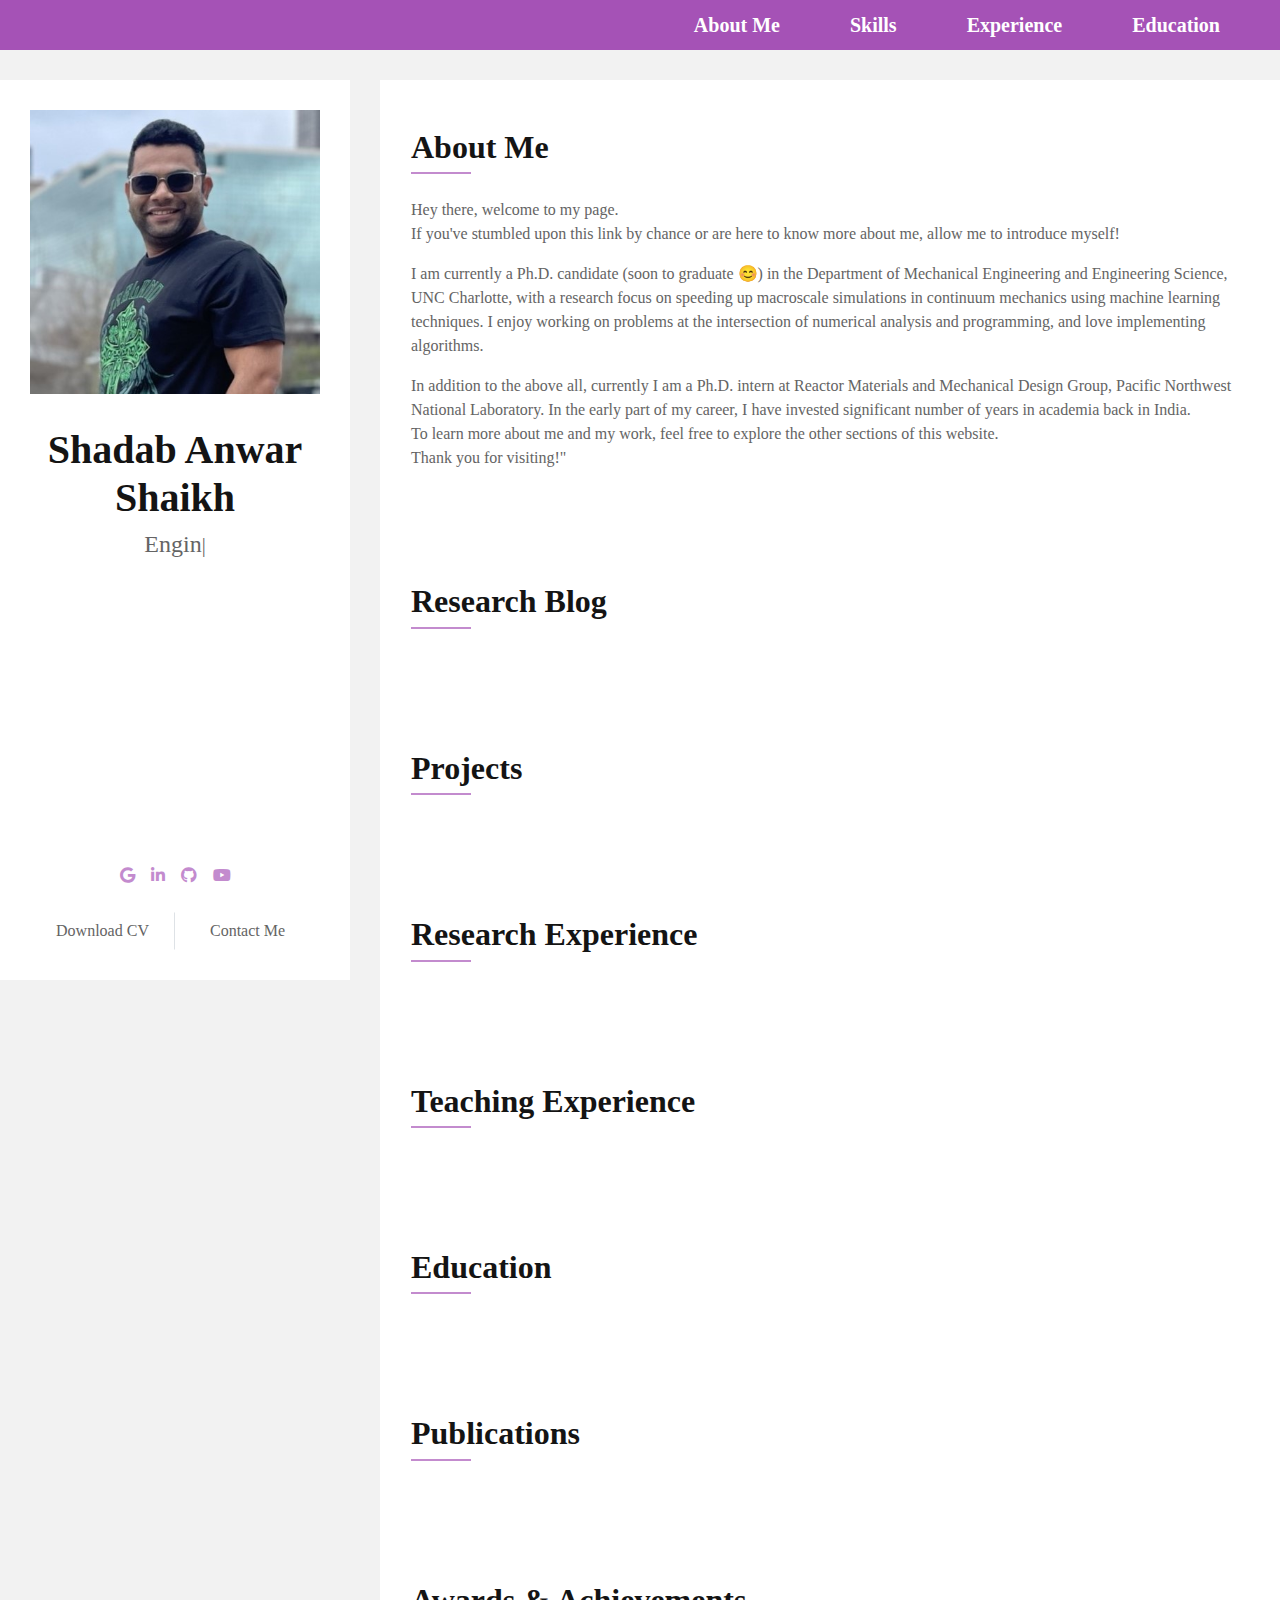
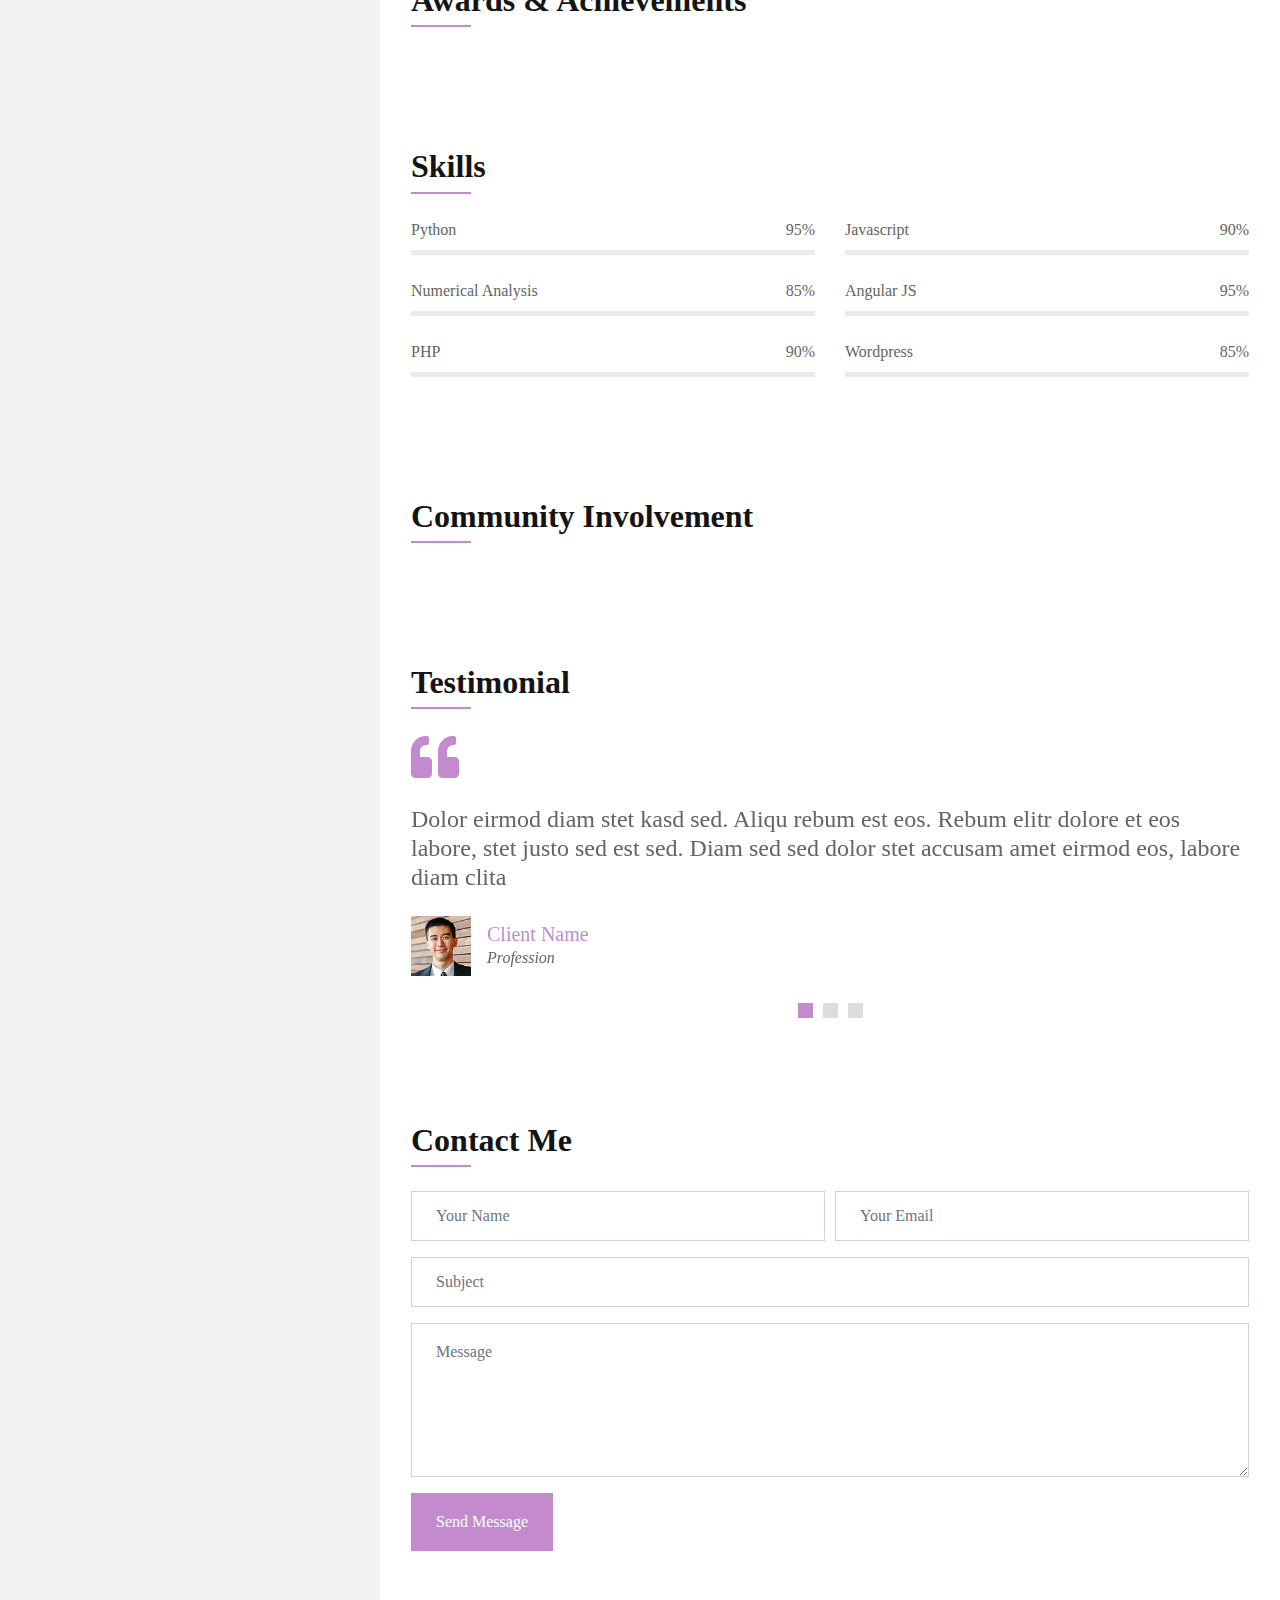
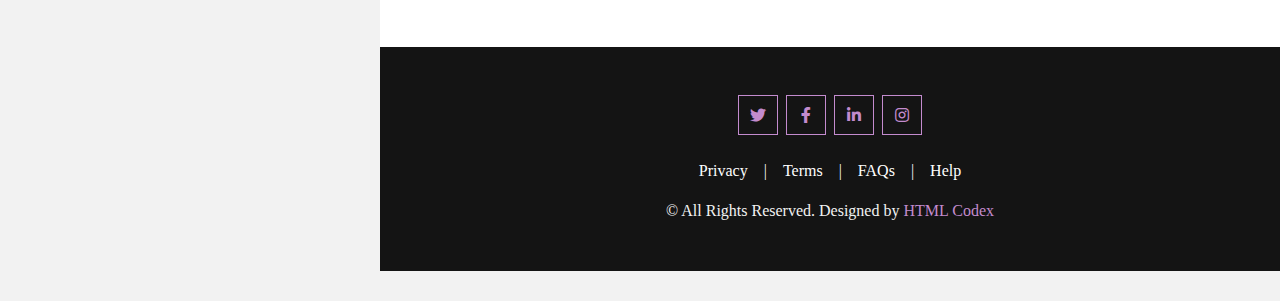
==== index.html @ 8fd1da0f "Update index.html" ====
<!DOCTYPE html>
<html lang="en">
    <head>
        <meta charset="utf-8">
        <title>Shadab Anwar Shaikh: Portfolio</title>
        <meta content="width=device-width, initial-scale=1.0" name="viewport">
        <meta content="Free Website Template" name="keywords">
        <meta content="Free Website Template" name="description">

        <!-- Favicon -->
        <link href="img/favicon.ico" rel="icon">

        <!-- Google Fonts -->
        <link rel="preconnect" href="https://fonts.gstatic.com">
        <link href="https://fonts.googleapis.com/css2?family=Averia+Serif+Libre:wght@400;700&family=Poppins&display=swap" rel="stylesheet"> 

        <!-- Font Awesome -->
        <link href="https://cdnjs.cloudflare.com/ajax/libs/font-awesome/5.10.0/css/all.min.css" rel="stylesheet">

        <!-- Libraries Stylesheet -->
        <link href="lib/owlcarousel/assets/owl.carousel.min.css" rel="stylesheet">
        <link href="lib/lightbox/css/lightbox.min.css" rel="stylesheet">

        <!-- Customized Bootstrap Stylesheet -->
        <link href="css/style.css" rel="stylesheet">
    </head>

    <body data-spy="scroll" data-target=".navbar" data-offset="51">
        <div>
			<div class="header bg-purple-75">
				<ul class="nav navbar-nav navbar-right" data-in="fadeInDown" data-out="fadeOutUp">
				
                    <li class=" smooth-menu"><a class="tab-link active" onclick="openTab(event, 'about')">About Me</a></li>
                    <li class="smooth-menu"><a class="tab-link" onclick="openTab(event, 'skills')">Skills</a></li>
                    <li class="smooth-menu"><a class="tab-link" onclick="openTab(event, 'experience')">Experience</a></li>                        
                    <li class="smooth-menu"><a class="tab-link" onclick="openTab(event, 'education')">Education</a></li>
                </ul>
			</div>
			<div class="wrapper">
				<div class="sidebar">
					<div class="sidebar-text d-flex flex-column h-100 justify-content-center text-center">
						<img class="w-100 img-fluid mb-4" src="img/profile.jpeg" alt="Image">
						<h1 class="mt-2">Shadab Anwar Shaikh</h1>
						<div class="mb-4" style="height: 22px;">
							<h4 class="typed-text-output d-inline-block text-body"></h4>
							<div class="typed-text d-none">Engineer, Philomath, Researcher</div>
						</div>
						<div class="d-flex justify-content-center mt-auto mb-3">
							<a class="mx-2" title="Gmail" href="mailto:sshaikh4@uncc.edu"><i class="fab fa-google"></i></a>
							<a class="mx-2" title="LinkedIn" href="https://www.linkedin.com/in/sksh/"><i class="fab fa-linkedin-in"></i></a>
							<a class="mx-2" title="Github" href="https://github.com/shadzzz90"><i class="fab fa-github"></i></a>
							<a class="mx-2" title="Youtube" href="https://www.youtube.com/@shadabanwarshaikh1949"><i class="fab fa-youtube"></i></a>
						</div>
						<div class="d-flex align-items-end justify-content-between">
							<a href="files/Resume.pdf" class="btn btn-block border-right">Download CV</a>
							<a href="#contact" class="btn btn-block btn-scroll">Contact Me</a>
						</div>
					</div>
					<div class="sidebar-icon d-flex flex-column h-100 justify-content-center text-right">
						<i class="fas fa-2x fa-angle-double-right text-primary"></i>
					</div>
				</div>
				<div class="content">
					<div class="content-layout">					
						<!-- About Start -->
						<div class="container bg-white py-5">
							<div class="row px-3">
								<div class="col-12">
									<h2 class="title position-relative pb-2 mb-4">About Me</h2>
								</div>
								<div class="col-12">
									<p>
										Hey there, welcome to my page.
										<br/>
										If you've stumbled upon this link by chance or are here to know more about me, allow me to introduce myself!
										<p>I am currently a Ph.D. candidate (soon to graduate 😊) in the Department of Mechanical Engineering and Engineering Science, UNC Charlotte, with a research focus on speeding up macroscale simulations in continuum mechanics using machine learning techniques. I enjoy working on problems at the intersection of numerical analysis and programming, and love implementing algorithms.  
										<p>In addition to the above all, currently I am a Ph.D. intern at Reactor Materials and Mechanical Design Group, Pacific Northwest National Laboratory. In the early part of my career, I have invested significant number of years in academia back in India. 
										<br/>
										To learn more about me and my work, feel free to explore the other sections of this website. 
										<br/>
										Thank you for visiting!"
									</p>                            
								</div>
							</div>
						</div>
						<!-- About End -->
						<!-- Research Blog Start -->	
						<div class="container bg-white py-5">
							<div class="row px-3">
								<div class="col-12">
									<h2 class="title position-relative pb-2 mb-4">Research Blog</h2>
								</div>
								<div class="col-12">
								</div>
							</div>
						</div>
						<!-- Research Blog End -->
						<!-- Projects Start -->
						<div class="container bg-white py-5">
							<div class="row px-3">
								<div class="col-12">
									<h2 class="title position-relative pb-2 mb-4">Projects</h2>
								</div>
								<div class="col-12">
								</div>
							</div>
						</div>
						<!-- Projects End -->	
						<!-- Research Experience Start -->
						<div class="container bg-white py-5">
							<div class="row px-3">
								<div class="col-12">
									<h2 class="title position-relative pb-2 mb-4">Research Experience</h2>
								</div>
								<div class="col-12">
								</div>
							</div>
						</div>
						<!-- Research Experience End -->	
						<!-- Teaching Experience Start -->	
						<div class="container bg-white py-5">
							<div class="row px-3">
								<div class="col-12">
									<h2 class="title position-relative pb-2 mb-4">Teaching Experience</h2>
								</div>
								<div class="col-12">
								</div>
							</div>
						</div>
						<!-- Teaching Experience End -->					
						<!-- Education Start -->	
						<div class="container bg-white py-5">
							<div class="row px-3">
								<div class="col-12">
									<h2 class="title position-relative pb-2 mb-4">Education</h2>
								</div>
								<div class="col-12">
								</div>
							</div>
						</div>
						<!-- Education End -->
						<!-- Publications Start -->	
						<div class="container bg-white py-5">
							<div class="row px-3">
								<div class="col-12">
									<h2 class="title position-relative pb-2 mb-4">Publications</h2>
								</div>
								<div class="col-12">
								</div>
							</div>
						</div>
						<!-- Publications End -->
						<!-- Awards & Achievements Start -->	
						<div class="container bg-white py-5">
							<div class="row px-3">
								<div class="col-12">
									<h2 class="title position-relative pb-2 mb-4">Awards & Achievements</h2>
								</div>
								<div class="col-12">
								</div>
							</div>
						</div>
						<!-- Awards & Achievements End -->
						<!-- Skills Start -->
						<div class="container bg-white py-5">
							<div class="row px-3">
								<div class="col-12">
									<h2 class="title position-relative pb-2 mb-4">Skills</h2>
								</div>
								<div class="col-sm-6">
									<div class="skill mb-4">
										<div class="d-flex justify-content-between">
											<p class="mb-2">Python</p>
											<p class="mb-2">95%</p>
										</div>
										<div class="progress">
											<div class="progress-bar bg-purple" role="progressbar" aria-valuenow="95" aria-valuemin="0" aria-valuemax="100"></div>
										</div>
									</div>
									<div class="skill mb-4">
										<div class="d-flex justify-content-between">
											<p class="mb-2">Numerical Analysis</p>
											<p class="mb-2">85%</p>
										</div>
										<div class="progress">
											<div class="progress-bar bg-purple-75" role="progressbar" aria-valuenow="85" aria-valuemin="0" aria-valuemax="100"></div>
										</div>
									</div>
									<div class="skill mb-4">
										<div class="d-flex justify-content-between">
											<p class="mb-2">PHP</p>
											<p class="mb-2">90%</p>
										</div>
										<div class="progress">
											<div class="progress-bar bg-purple-50" role="progressbar" aria-valuenow="90" aria-valuemin="0" aria-valuemax="100"></div>
										</div>
									</div>
								</div>
								<div class="col-sm-6">
									<div class="skill mb-4">
										<div class="d-flex justify-content-between">
											<p class="mb-2">Javascript</p>
											<p class="mb-2">90%</p>
										</div>
										<div class="progress">
											<div class="progress-bar bg-purple-50" role="progressbar" aria-valuenow="90" aria-valuemin="0" aria-valuemax="100"></div>
										</div>
									</div>
									<div class="skill mb-4">
										<div class="d-flex justify-content-between">
											<p class="mb-2">Angular JS</p>
											<p class="mb-2">95%</p>
										</div>
										<div class="progress">
											<div class="progress-bar bg-purple-25" role="progressbar" aria-valuenow="95" aria-valuemin="0" aria-valuemax="100"></div>
										</div>
									</div>
									<div class="skill mb-4">
										<div class="d-flex justify-content-between">
											<p class="mb-2">Wordpress</p>
											<p class="mb-2">85%</p>
										</div>
										<div class="progress">
											<div class="progress-bar bg-purple-10" role="progressbar" aria-valuenow="85" aria-valuemin="0" aria-valuemax="100"></div>
										</div>
									</div>
								</div>
							</div>
						</div>
						<!-- Skills End -->
						<!-- Community Involvement Start -->	
						<div class="container bg-white py-5">
							<div class="row px-3">
								<div class="col-12">
									<h2 class="title position-relative pb-2 mb-4">Community Involvement</h2>
								</div>
								<div class="col-12">
								</div>
							</div>
						</div>
						<!-- Community Involvement End -->	
		<!-- Testimonial Start -->
						<div class="container bg-white py-5">
							<div class="row px-3">
								<div class="col-12">
									<h2 class="title position-relative pb-2 mb-4">Testimonial</h2>
								</div>
								<div class="col-12">
									<div class="owl-carousel testimonial-carousel">
										<div class="text-left">
											<i class="fa fa-3x fa-quote-left text-primary mb-4"></i>
											<h4 class="text-body mb-4">Dolor eirmod diam stet kasd sed. Aliqu rebum est eos. Rebum elitr dolore et eos labore, stet justo sed est sed. Diam sed sed dolor stet accusam amet eirmod eos, labore diam clita</h4>
											<div class="d-flex align-items-center">
												<img class="img-fluid" src="img/testimonial-1.jpg" style="width: 60px; height: 60px;">
												<div class="pl-3">
													<h5 class="text-primary m-0">Client Name</h5>
													<i>Profession</i>
												</div>
											</div>
										</div>
										<div class="text-left">
											<i class="fa fa-3x fa-quote-left text-primary mb-4"></i>
											<h4 class="text-body mb-4">Dolor eirmod diam stet kasd sed. Aliqu rebum est eos. Rebum elitr dolore et eos labore, stet justo sed est sed. Diam sed sed dolor stet accusam amet eirmod eos, labore diam clita</h4>
											<div class="d-flex align-items-center">
												<img class="img-fluid" src="img/testimonial-2.jpg" style="width: 60px; height: 60px;">
												<div class="pl-3">
													<h5 class="text-primary m-0">Client Name</h5>
													<i>Profession</i>
												</div>
											</div>
										</div>
										<div class="text-left">
											<i class="fa fa-3x fa-quote-left text-primary mb-4"></i>
											<h4 class="text-body mb-4">Dolor eirmod diam stet kasd sed. Aliqu rebum est eos. Rebum elitr dolore et eos labore, stet justo sed est sed. Diam sed sed dolor stet accusam amet eirmod eos, labore diam clita</h4>
											<div class="d-flex align-items-center">
												<img class="img-fluid" src="img/testimonial-3.jpg" style="width: 60px; height: 60px;">
												<div class="pl-3">
													<h5 class="text-primary m-0">Client Name</h5>
													<i>Profession</i>
												</div>
											</div>
										</div>
									</div>
								</div>
							</div>
						</div>
						<!-- Testimonial End -->
						<!-- Contact Start -->
						<div class="container bg-white py-5" id="contact">
							<div class="row px-3">
								<div class="col-12">
									<h2 class="title position-relative pb-2 mb-4">Contact Me</h2>
								</div>
								<div class="col-12">
									<div class="contact-form">
										<div id="success"></div>
										<form name="sentMessage" id="contactForm" novalidate="novalidate">
											<div class="form-row">
												<div class="control-group col-sm-6">
													<input type="text" class="form-control p-4" id="name" placeholder="Your Name"
														required="required" data-validation-required-message="Please enter your name" />
													<p class="help-block text-danger"></p>
												</div>
												<div class="control-group col-sm-6">
													<input type="email" class="form-control p-4" id="email" placeholder="Your Email"
														required="required" data-validation-required-message="Please enter your email" />
													<p class="help-block text-danger"></p>
												</div>
											</div>
											<div class="control-group">
												<input type="text" class="form-control p-4" id="subject" placeholder="Subject"
													required="required" data-validation-required-message="Please enter a subject" />
												<p class="help-block text-danger"></p>
											</div>
											<div class="control-group">
												<textarea class="form-control py-3 px-4" rows="5" id="message" placeholder="Message"
													required="required"
													data-validation-required-message="Please enter your message"></textarea>
												<p class="help-block text-danger"></p>
											</div>
											<div>
												<button class="btn btn-primary py-3 px-4" type="submit" id="sendMessageButton">Send Message</button>
											</div>
										</form>
									</div>
								</div>
							</div>
						</div>
						<!-- Contact End -->
						
						
						<!-- Footer Start -->
						<div class="container-fluid bg-white pt-5 px-0">
							<div class="container bg-dark text-light text-center py-5">
								<div class="d-flex justify-content-center mb-4">
									<a class="btn btn-outline-primary btn-square mr-2" href="#"><i class="fab fa-twitter"></i></a>
									<a class="btn btn-outline-primary btn-square mr-2" href="#"><i class="fab fa-facebook-f"></i></a>
									<a class="btn btn-outline-primary btn-square mr-2" href="#"><i class="fab fa-linkedin-in"></i></a>
									<a class="btn btn-outline-primary btn-square" href="#"><i class="fab fa-instagram"></i></a>
								</div>
								<div class="d-flex justify-content-center mb-3">
									<a class="text-white" href="#">Privacy</a>
									<span class="px-3">|</span>
									<a class="text-white" href="#">Terms</a>
									<span class="px-3">|</span>
									<a class="text-white" href="#">FAQs</a>
									<span class="px-3">|</span>
									<a class="text-white" href="#">Help</a>
								</div>
								<p class="m-0">&copy; All Rights Reserved. Designed by <a href="https://htmlcodex.com">HTML Codex</a></p>
							</div>
						</div>
						<!-- Footer End -->
					</div>
				
					</div>					
				</div>
			
			
		</div>
		<!-- Back to Top -->
        <a href="#" class="back-to-top"><i class="fa fa-angle-double-up"></i></a>
        
        <!-- JavaScript Libraries -->
        <script src="https://code.jquery.com/jquery-3.4.1.min.js"></script>
        <script src="https://stackpath.bootstrapcdn.com/bootstrap/4.4.1/js/bootstrap.bundle.min.js"></script>
        <script src="lib/typed/typed.min.js"></script>
        <script src="lib/easing/easing.min.js"></script>
        <script src="lib/waypoints/waypoints.min.js"></script>
        <script src="lib/owlcarousel/owl.carousel.min.js"></script>
        <script src="lib/isotope/isotope.pkgd.min.js"></script>
        <script src="lib/lightbox/js/lightbox.min.js"></script>

        <!-- Contact Javascript File -->
        <script src="mail/jqBootstrapValidation.min.js"></script>
        <script src="mail/contact.js"></script>

        <!-- Template Javascript -->
        <script src="js/main.js"></script>
		<script>
			function readMore() {
			  var dots = document.getElementById("dots");
			  var moreText = document.getElementById("more");
			  var btnText = document.getElementById("myBtn");

			  if (dots.style.display === "none") {
				dots.style.display = "inline";
				btnText.innerHTML = "Read more"; 
				btnText.style.border = "none"
				moreText.style.display = "none";
			  } else {
				dots.style.display = "none";
				btnText.innerHTML = "Read less";
				btnText.style.border = "none"
				moreText.style.display = "inline";
			  }
			}
		</script>
    </body>
</html>
---- css/style.css ----
/******* Bootstrap Theming ********/
/*!
 * Bootstrap v4.5.3 (https://getbootstrap.com/)
 * Copyright 2011-2020 The Bootstrap Authors
 * Copyright 2011-2020 Twitter, Inc.
 * Licensed under MIT (https://github.com/twbs/bootstrap/blob/main/LICENSE)
 */
:root {
  --blue: #007bff;
  --indigo: #6610f2;
  --purple: #6f42c1;
  --pink: #e83e8c;
  --red: #dc3545;
  --orange: #fd7e14;
  --yellow: #ffc107;
  --green: #28a745;
  --teal: #20c997;
  --cyan: #17a2b8;
  --white: #fff;
  --gray: #6c757d;
  --gray-dark: #343a40;
  --primary: #c38bce;
  --secondary: #6c757d;
  --success: #a552b6;
  --info: #17a2b8;
  --warning: #ffc107;
  --danger: #dc3545;
  --light: #F2F2F2;
  --dark: #141414;
  --breakpoint-xs: 0;
  --breakpoint-sm: 576px;
  --breakpoint-md: 768px;
  --breakpoint-lg: 992px;
  --breakpoint-xl: 1200px;
  --font-family-sans-serif: -apple-system, BlinkMacSystemFont, "Segoe UI", Roboto, "Helvetica Neue", Arial, "Noto Sans", sans-serif, "Apple Color Emoji", "Segoe UI Emoji", "Segoe UI Symbol", "Noto Color Emoji";
  --font-family-monospace: SFMono-Regular, Menlo, Monaco, Consolas, "Liberation Mono", "Courier New", monospace;
  
  --spacing-half-x: 0.4rem;
    --spacing-one-x: 0.8rem;
    --spacing-one-and-a-half-x: 1.2rem;
    --spacing-two-x: 1.6rem;
    --spacing-three-x: 2.4rem;
    --spacing-four-x: 3.2rem;
    --spacing-six-x: 4.8rem;
    --spacing-eight-x: 6.4rem;
    --spacing-twelve-x: 9.6rem;
    --spacing-sixteen-x: 12.8rem;
    --spacing-twenty-four-x: 19.2rem;
    --spacing-thirty-two-x: 25.6rem;    
	
	--color-text-low-emphasis: rgba(0,0,0,0.6);
}

*,
*::before,
*::after {
  box-sizing: border-box;
}

html {
  font-family: "Segoe UI";
  line-height: 1.15;
  -webkit-text-size-adjust: 100%;
  -webkit-tap-highlight-color: rgba(0, 0, 0, 0);
}

article, aside, figcaption, figure, footer, header, hgroup, main, nav, section {
  display: block;
}

body {
  margin: 0;
  font-family: "Segoe UI";
  font-size: 1rem;
  font-weight: 400;
  line-height: 1.5;
  color: #646464;
  text-align: left;
  background-color: #F2F2F2;
}

[tabindex="-1"]:focus:not(:focus-visible) {
  outline: 0 !important;
}

hr {
  box-sizing: content-box;
  height: 0;
  overflow: visible;
}

h1, h2, h3, h4, h5, h6 {
  margin-top: 0;
  margin-bottom: 0.5rem;
}

p {
  margin-top: 0;
  margin-bottom: 1rem;
}

abbr[title],
abbr[data-original-title] {
  text-decoration: underline;
  text-decoration: underline dotted;
  cursor: help;
  border-bottom: 0;
  text-decoration-skip-ink: none;
}

address {
  margin-bottom: 1rem;
  font-style: normal;
  line-height: inherit;
}

ol,
ul,
dl {
  margin-top: 0;
  margin-bottom: 1rem;
}

ol ol,
ul ul,
ol ul,
ul ol {
  margin-bottom: 0;
}

dt {
  font-weight: 700;
}

dd {
  margin-bottom: .5rem;
  margin-left: 0;
}

blockquote {
  margin: 0 0 1rem;
}

b,
strong {
  font-weight: bolder;
}

small {
  font-size: 80%;
}

sub,
sup {
  position: relative;
  font-size: 75%;
  line-height: 0;
  vertical-align: baseline;
}

sub {
  bottom: -.25em;
}

sup {
  top: -.5em;
}

a {
  color: #c38bce;
  text-decoration: none;
  background-color: transparent;
}

a:hover {
  color: #87189d;
  text-decoration: underline;
}

a:not([href]):not([class]) {
  color: inherit;
  text-decoration: none;
}

a:not([href]):not([class]):hover {
  color: inherit;
  text-decoration: none;
}

pre,
code,
kbd,
samp {
  font-family: SFMono-Regular, Menlo, Monaco, Consolas, "Liberation Mono", "Courier New", monospace;
  font-size: 1em;
}

pre {
  margin-top: 0;
  margin-bottom: 1rem;
  overflow: auto;
  -ms-overflow-style: scrollbar;
}

figure {
  margin: 0 0 1rem;
}

img {
  vertical-align: middle;
  border-style: none;
}

svg {
  overflow: hidden;
  vertical-align: middle;
}

table {
  border-collapse: collapse;
}

caption {
  padding-top: 0.75rem;
  padding-bottom: 0.75rem;
  color: #6c757d;
  text-align: left;
  caption-side: bottom;
}

th {
  text-align: inherit;
  text-align: -webkit-match-parent;
}

label {
  display: inline-block;
  margin-bottom: 0.5rem;
}

button {
  border-radius: 0;
}

button:focus {
  outline: 1px dotted;
  outline: 5px auto -webkit-focus-ring-color;
}

input,
button,
select,
optgroup,
textarea {
  margin: 0;
  font-family: inherit;
  font-size: inherit;
  line-height: inherit;
}

button,
input {
  overflow: visible;
}

button,
select {
  text-transform: none;
}

[role="button"] {
  cursor: pointer;
}

select {
  word-wrap: normal;
}

button,
[type="button"],
[type="reset"],
[type="submit"] {
  -webkit-appearance: button;
}

button:not(:disabled),
[type="button"]:not(:disabled),
[type="reset"]:not(:disabled),
[type="submit"]:not(:disabled) {
  cursor: pointer;
}

button::-moz-focus-inner,
[type="button"]::-moz-focus-inner,
[type="reset"]::-moz-focus-inner,
[type="submit"]::-moz-focus-inner {
  padding: 0;
  border-style: none;
}

input[type="radio"],
input[type="checkbox"] {
  box-sizing: border-box;
  padding: 0;
}

textarea {
  overflow: auto;
  resize: vertical;
}

fieldset {
  min-width: 0;
  padding: 0;
  margin: 0;
  border: 0;
}

legend {
  display: block;
  width: 100%;
  max-width: 100%;
  padding: 0;
  margin-bottom: .5rem;
  font-size: 1.5rem;
  line-height: inherit;
  color: inherit;
  white-space: normal;
}

progress {
  vertical-align: baseline;
}

[type="number"]::-webkit-inner-spin-button,
[type="number"]::-webkit-outer-spin-button {
  height: auto;
}

[type="search"] {
  outline-offset: -2px;
  -webkit-appearance: none;
}

[type="search"]::-webkit-search-decoration {
  -webkit-appearance: none;
}

::-webkit-file-upload-button {
  font: inherit;
  -webkit-appearance: button;
}

output {
  display: inline-block;
}

summary {
  display: list-item;
  cursor: pointer;
}

template {
  display: none;
}

[hidden] {
  display: none !important;
}

h1, h2, h3, h4, h5, h6,
.h1, .h2, .h3, .h4, .h5, .h6 {
  margin-bottom: 0.5rem;
  font-family: "Segoe UI";
  font-weight: 500;
  line-height: 1.2;
  color: #141414;
}

h1, .h1 {
  font-size: 2.5rem;
}

h2, .h2 {
  font-size: 2rem;
}

h3, .h3 {
  font-size: 1.75rem;
}

h4, .h4 {
  font-size: 1.5rem;
}

h5, .h5 {
  font-size: 1.25rem;
}

h6, .h6 {
  font-size: 1rem;
}

.lead {
  font-size: 1.25rem;
  font-weight: 300;
}

.display-1 {
  font-size: 6rem;
  font-weight: 300;
  line-height: 1.2;
}

.display-2 {
  font-size: 5.5rem;
  font-weight: 300;
  line-height: 1.2;
}

.display-3 {
  font-size: 4.5rem;
  font-weight: 300;
  line-height: 1.2;
}

.display-4 {
  font-size: 3.5rem;
  font-weight: 300;
  line-height: 1.2;
}

hr {
  margin-top: 1rem;
  margin-bottom: 1rem;
  border: 0;
  border-top: 1px solid rgba(0, 0, 0, 0.1);
}

small,
.small {
  font-size: 80%;
  font-weight: 400;
}

mark,
.mark {
  padding: 0.2em;
  background-color: #fcf8e3;
}

.list-unstyled {
  padding-left: 0;
  list-style: none;
}

.list-inline {
  padding-left: 0;
  list-style: none;
}

.list-inline-item {
  display: inline-block;
}

.list-inline-item:not(:last-child) {
  margin-right: 0.5rem;
}

.initialism {
  font-size: 90%;
  text-transform: uppercase;
}

.blockquote {
  margin-bottom: 1rem;
  font-size: 1.25rem;
}

.blockquote-footer {
  display: block;
  font-size: 80%;
  color: #6c757d;
}

.blockquote-footer::before {
  content: "\2014\00A0";
}

.img-fluid {
  max-width: 100%;
  height: auto;
}

.img-thumbnail {
  padding: 0.25rem;
  background-color: #F2F2F2;
  border: 1px solid #dee2e6;
  max-width: 100%;
  height: auto;
}

.figure {
  display: inline-block;
}

.figure-img {
  margin-bottom: 0.5rem;
  line-height: 1;
}

.figure-caption {
  font-size: 90%;
  color: #6c757d;
}

code {
  font-size: 87.5%;
  color: #e83e8c;
  word-wrap: break-word;
}

a > code {
  color: inherit;
}

kbd {
  padding: 0.2rem 0.4rem;
  font-size: 87.5%;
  color: #fff;
  background-color: #212529;
}

kbd kbd {
  padding: 0;
  font-size: 100%;
  font-weight: 700;
}

pre {
  display: block;
  font-size: 87.5%;
  color: #212529;
}

pre code {
  font-size: inherit;
  color: inherit;
  word-break: normal;
}

.pre-scrollable {
  max-height: 340px;
  overflow-y: scroll;
}

.container,
.container-fluid,
.container-sm,
.container-md,
.container-lg,
.container-xl {
  width: 100%;
  padding-right: 15px;
  padding-left: 15px;
  margin-right: auto;
  margin-left: auto;
}

@media (min-width: 576px) {
  .container, .container-sm {
    max-width: 540px;
  }
}

@media (min-width: 768px) {
  .container, .container-sm, .container-md {
    max-width: 720px;
  }
}

@media (min-width: 992px) {
  .container, .container-sm, .container-md, .container-lg {
    max-width: 960px;
  }
}

@media (min-width: 1200px) {
  .container, .container-sm, .container-md, .container-lg, .container-xl {
    max-width: 1500px;
  }
}

.row {
  display: flex;
  flex-wrap: wrap;
  margin-right: -15px;
  margin-left: -15px;
}

.no-gutters {
  margin-right: 0;
  margin-left: 0;
}

.no-gutters > .col,
.no-gutters > [class*="col-"] {
  padding-right: 0;
  padding-left: 0;
}

.col-1, .col-2, .col-3, .col-4, .col-5, .col-6, .col-7, .col-8, .col-9, .col-10, .col-11, .col-12, .col,
.col-auto, .col-sm-1, .col-sm-2, .col-sm-3, .col-sm-4, .col-sm-5, .col-sm-6, .col-sm-7, .col-sm-8, .col-sm-9, .col-sm-10, .col-sm-11, .col-sm-12, .col-sm,
.col-sm-auto, .col-md-1, .col-md-2, .col-md-3, .col-md-4, .col-md-5, .col-md-6, .col-md-7, .col-md-8, .col-md-9, .col-md-10, .col-md-11, .col-md-12, .col-md,
.col-md-auto, .col-lg-1, .col-lg-2, .col-lg-3, .col-lg-4, .col-lg-5, .col-lg-6, .col-lg-7, .col-lg-8, .col-lg-9, .col-lg-10, .col-lg-11, .col-lg-12, .col-lg,
.col-lg-auto, .col-xl-1, .col-xl-2, .col-xl-3, .col-xl-4, .col-xl-5, .col-xl-6, .col-xl-7, .col-xl-8, .col-xl-9, .col-xl-10, .col-xl-11, .col-xl-12, .col-xl,
.col-xl-auto {
  position: relative;
  width: 100%;
  padding-right: 15px;
  padding-left: 15px;
}

.col {
  flex-basis: 0;
  flex-grow: 1;
  max-width: 100%;
}

.row-cols-1 > * {
  flex: 0 0 100%;
  max-width: 100%;
}

.row-cols-2 > * {
  flex: 0 0 50%;
  max-width: 50%;
}

.row-cols-3 > * {
  flex: 0 0 33.33333%;
  max-width: 33.33333%;
}

.row-cols-4 > * {
  flex: 0 0 25%;
  max-width: 25%;
}

.row-cols-5 > * {
  flex: 0 0 20%;
  max-width: 20%;
}

.row-cols-6 > * {
  flex: 0 0 16.66667%;
  max-width: 16.66667%;
}

.col-auto {
  flex: 0 0 auto;
  width: auto;
  max-width: 100%;
}

.col-1 {
  flex: 0 0 8.33333%;
  max-width: 8.33333%;
}

.col-2 {
  flex: 0 0 16.66667%;
  max-width: 16.66667%;
}

.col-3 {
  flex: 0 0 25%;
  max-width: 25%;
}

.col-4 {
  flex: 0 0 33.33333%;
  max-width: 33.33333%;
}

.col-5 {
  flex: 0 0 41.66667%;
  max-width: 41.66667%;
}

.col-6 {
  flex: 0 0 50%;
  max-width: 50%;
}

.col-7 {
  flex: 0 0 58.33333%;
  max-width: 58.33333%;
}

.col-8 {
  flex: 0 0 66.66667%;
  max-width: 66.66667%;
}

.col-9 {
  flex: 0 0 75%;
  max-width: 75%;
}

.col-10 {
  flex: 0 0 83.33333%;
  max-width: 83.33333%;
}

.col-11 {
  flex: 0 0 91.66667%;
  max-width: 91.66667%;
}

.col-12 {
  flex: 0 0 100%;
  max-width: 100%;
}

.order-first {
  order: -1;
}

.order-last {
  order: 13;
}

.order-0 {
  order: 0;
}

.order-1 {
  order: 1;
}

.order-2 {
  order: 2;
}

.order-3 {
  order: 3;
}

.order-4 {
  order: 4;
}

.order-5 {
  order: 5;
}

.order-6 {
  order: 6;
}

.order-7 {
  order: 7;
}

.order-8 {
  order: 8;
}

.order-9 {
  order: 9;
}

.order-10 {
  order: 10;
}

.order-11 {
  order: 11;
}

.order-12 {
  order: 12;
}

.offset-1 {
  margin-left: 8.33333%;
}

.offset-2 {
  margin-left: 16.66667%;
}

.offset-3 {
  margin-left: 25%;
}

.offset-4 {
  margin-left: 33.33333%;
}

.offset-5 {
  margin-left: 41.66667%;
}

.offset-6 {
  margin-left: 50%;
}

.offset-7 {
  margin-left: 58.33333%;
}

.offset-8 {
  margin-left: 66.66667%;
}

.offset-9 {
  margin-left: 75%;
}

.offset-10 {
  margin-left: 83.33333%;
}

.offset-11 {
  margin-left: 91.66667%;
}

@media (min-width: 576px) {
  .col-sm {
    flex-basis: 0;
    flex-grow: 1;
    max-width: 100%;
  }
  .row-cols-sm-1 > * {
    flex: 0 0 100%;
    max-width: 100%;
  }
  .row-cols-sm-2 > * {
    flex: 0 0 50%;
    max-width: 50%;
  }
  .row-cols-sm-3 > * {
    flex: 0 0 33.33333%;
    max-width: 33.33333%;
  }
  .row-cols-sm-4 > * {
    flex: 0 0 25%;
    max-width: 25%;
  }
  .row-cols-sm-5 > * {
    flex: 0 0 20%;
    max-width: 20%;
  }
  .row-cols-sm-6 > * {
    flex: 0 0 16.66667%;
    max-width: 16.66667%;
  }
  .col-sm-auto {
    flex: 0 0 auto;
    width: auto;
    max-width: 100%;
  }
  .col-sm-1 {
    flex: 0 0 8.33333%;
    max-width: 8.33333%;
  }
  .col-sm-2 {
    flex: 0 0 16.66667%;
    max-width: 16.66667%;
  }
  .col-sm-3 {
    flex: 0 0 25%;
    max-width: 25%;
  }
  .col-sm-4 {
    flex: 0 0 33.33333%;
    max-width: 33.33333%;
  }
  .col-sm-5 {
    flex: 0 0 41.66667%;
    max-width: 41.66667%;
  }
  .col-sm-6 {
    flex: 0 0 50%;
    max-width: 50%;
  }
  .col-sm-7 {
    flex: 0 0 58.33333%;
    max-width: 58.33333%;
  }
  .col-sm-8 {
    flex: 0 0 66.66667%;
    max-width: 66.66667%;
  }
  .col-sm-9 {
    flex: 0 0 75%;
    max-width: 75%;
  }
  .col-sm-10 {
    flex: 0 0 83.33333%;
    max-width: 83.33333%;
  }
  .col-sm-11 {
    flex: 0 0 91.66667%;
    max-width: 91.66667%;
  }
  .col-sm-12 {
    flex: 0 0 100%;
    max-width: 100%;
  }
  .order-sm-first {
    order: -1;
  }
  .order-sm-last {
    order: 13;
  }
  .order-sm-0 {
    order: 0;
  }
  .order-sm-1 {
    order: 1;
  }
  .order-sm-2 {
    order: 2;
  }
  .order-sm-3 {
    order: 3;
  }
  .order-sm-4 {
    order: 4;
  }
  .order-sm-5 {
    order: 5;
  }
  .order-sm-6 {
    order: 6;
  }
  .order-sm-7 {
    order: 7;
  }
  .order-sm-8 {
    order: 8;
  }
  .order-sm-9 {
    order: 9;
  }
  .order-sm-10 {
    order: 10;
  }
  .order-sm-11 {
    order: 11;
  }
  .order-sm-12 {
    order: 12;
  }
  .offset-sm-0 {
    margin-left: 0;
  }
  .offset-sm-1 {
    margin-left: 8.33333%;
  }
  .offset-sm-2 {
    margin-left: 16.66667%;
  }
  .offset-sm-3 {
    margin-left: 25%;
  }
  .offset-sm-4 {
    margin-left: 33.33333%;
  }
  .offset-sm-5 {
    margin-left: 41.66667%;
  }
  .offset-sm-6 {
    margin-left: 50%;
  }
  .offset-sm-7 {
    margin-left: 58.33333%;
  }
  .offset-sm-8 {
    margin-left: 66.66667%;
  }
  .offset-sm-9 {
    margin-left: 75%;
  }
  .offset-sm-10 {
    margin-left: 83.33333%;
  }
  .offset-sm-11 {
    margin-left: 91.66667%;
  }
}

@media (min-width: 768px) {
  .col-md {
    flex-basis: 0;
    flex-grow: 1;
    max-width: 100%;
  }
  .row-cols-md-1 > * {
    flex: 0 0 100%;
    max-width: 100%;
  }
  .row-cols-md-2 > * {
    flex: 0 0 50%;
    max-width: 50%;
  }
  .row-cols-md-3 > * {
    flex: 0 0 33.33333%;
    max-width: 33.33333%;
  }
  .row-cols-md-4 > * {
    flex: 0 0 25%;
    max-width: 25%;
  }
  .row-cols-md-5 > * {
    flex: 0 0 20%;
    max-width: 20%;
  }
  .row-cols-md-6 > * {
    flex: 0 0 16.66667%;
    max-width: 16.66667%;
  }
  .col-md-auto {
    flex: 0 0 auto;
    width: auto;
    max-width: 100%;
  }
  .col-md-1 {
    flex: 0 0 8.33333%;
    max-width: 8.33333%;
  }
  .col-md-2 {
    flex: 0 0 16.66667%;
    max-width: 16.66667%;
  }
  .col-md-3 {
    flex: 0 0 25%;
    max-width: 25%;
  }
  .col-md-4 {
    flex: 0 0 33.33333%;
    max-width: 33.33333%;
  }
  .col-md-5 {
    flex: 0 0 41.66667%;
    max-width: 41.66667%;
  }
  .col-md-6 {
    flex: 0 0 50%;
    max-width: 50%;
  }
  .col-md-7 {
    flex: 0 0 58.33333%;
    max-width: 58.33333%;
  }
  .col-md-8 {
    flex: 0 0 66.66667%;
    max-width: 66.66667%;
  }
  .col-md-9 {
    flex: 0 0 75%;
    max-width: 75%;
  }
  .col-md-10 {
    flex: 0 0 83.33333%;
    max-width: 83.33333%;
  }
  .col-md-11 {
    flex: 0 0 91.66667%;
    max-width: 91.66667%;
  }
  .col-md-12 {
    flex: 0 0 100%;
    max-width: 100%;
  }
  .order-md-first {
    order: -1;
  }
  .order-md-last {
    order: 13;
  }
  .order-md-0 {
    order: 0;
  }
  .order-md-1 {
    order: 1;
  }
  .order-md-2 {
    order: 2;
  }
  .order-md-3 {
    order: 3;
  }
  .order-md-4 {
    order: 4;
  }
  .order-md-5 {
    order: 5;
  }
  .order-md-6 {
    order: 6;
  }
  .order-md-7 {
    order: 7;
  }
  .order-md-8 {
    order: 8;
  }
  .order-md-9 {
    order: 9;
  }
  .order-md-10 {
    order: 10;
  }
  .order-md-11 {
    order: 11;
  }
  .order-md-12 {
    order: 12;
  }
  .offset-md-0 {
    margin-left: 0;
  }
  .offset-md-1 {
    margin-left: 8.33333%;
  }
  .offset-md-2 {
    margin-left: 16.66667%;
  }
  .offset-md-3 {
    margin-left: 25%;
  }
  .offset-md-4 {
    margin-left: 33.33333%;
  }
  .offset-md-5 {
    margin-left: 41.66667%;
  }
  .offset-md-6 {
    margin-left: 50%;
  }
  .offset-md-7 {
    margin-left: 58.33333%;
  }
  .offset-md-8 {
    margin-left: 66.66667%;
  }
  .offset-md-9 {
    margin-left: 75%;
  }
  .offset-md-10 {
    margin-left: 83.33333%;
  }
  .offset-md-11 {
    margin-left: 91.66667%;
  }
}

@media (min-width: 992px) {
  .col-lg {
    flex-basis: 0;
    flex-grow: 1;
    max-width: 100%;
  }
  .row-cols-lg-1 > * {
    flex: 0 0 100%;
    max-width: 100%;
  }
  .row-cols-lg-2 > * {
    flex: 0 0 50%;
    max-width: 50%;
  }
  .row-cols-lg-3 > * {
    flex: 0 0 33.33333%;
    max-width: 33.33333%;
  }
  .row-cols-lg-4 > * {
    flex: 0 0 25%;
    max-width: 25%;
  }
  .row-cols-lg-5 > * {
    flex: 0 0 20%;
    max-width: 20%;
  }
  .row-cols-lg-6 > * {
    flex: 0 0 16.66667%;
    max-width: 16.66667%;
  }
  .col-lg-auto {
    flex: 0 0 auto;
    width: auto;
    max-width: 100%;
  }
  .col-lg-1 {
    flex: 0 0 8.33333%;
    max-width: 8.33333%;
  }
  .col-lg-2 {
    flex: 0 0 16.66667%;
    max-width: 16.66667%;
  }
  .col-lg-3 {
    flex: 0 0 25%;
    max-width: 25%;
  }
  .col-lg-4 {
    flex: 0 0 33.33333%;
    max-width: 33.33333%;
  }
  .col-lg-5 {
    flex: 0 0 41.66667%;
    max-width: 41.66667%;
  }
  .col-lg-6 {
    flex: 0 0 50%;
    max-width: 50%;
  }
  .col-lg-7 {
    flex: 0 0 58.33333%;
    max-width: 58.33333%;
  }
  .col-lg-8 {
    flex: 0 0 66.66667%;
    max-width: 66.66667%;
  }
  .col-lg-9 {
    flex: 0 0 75%;
    max-width: 75%;
  }
  .col-lg-10 {
    flex: 0 0 83.33333%;
    max-width: 83.33333%;
  }
  .col-lg-11 {
    flex: 0 0 91.66667%;
    max-width: 91.66667%;
  }
  .col-lg-12 {
    flex: 0 0 100%;
    max-width: 100%;
  }
  .order-lg-first {
    order: -1;
  }
  .order-lg-last {
    order: 13;
  }
  .order-lg-0 {
    order: 0;
  }
  .order-lg-1 {
    order: 1;
  }
  .order-lg-2 {
    order: 2;
  }
  .order-lg-3 {
    order: 3;
  }
  .order-lg-4 {
    order: 4;
  }
  .order-lg-5 {
    order: 5;
  }
  .order-lg-6 {
    order: 6;
  }
  .order-lg-7 {
    order: 7;
  }
  .order-lg-8 {
    order: 8;
  }
  .order-lg-9 {
    order: 9;
  }
  .order-lg-10 {
    order: 10;
  }
  .order-lg-11 {
    order: 11;
  }
  .order-lg-12 {
    order: 12;
  }
  .offset-lg-0 {
    margin-left: 0;
  }
  .offset-lg-1 {
    margin-left: 8.33333%;
  }
  .offset-lg-2 {
    margin-left: 16.66667%;
  }
  .offset-lg-3 {
    margin-left: 25%;
  }
  .offset-lg-4 {
    margin-left: 33.33333%;
  }
  .offset-lg-5 {
    margin-left: 41.66667%;
  }
  .offset-lg-6 {
    margin-left: 50%;
  }
  .offset-lg-7 {
    margin-left: 58.33333%;
  }
  .offset-lg-8 {
    margin-left: 66.66667%;
  }
  .offset-lg-9 {
    margin-left: 75%;
  }
  .offset-lg-10 {
    margin-left: 83.33333%;
  }
  .offset-lg-11 {
    margin-left: 91.66667%;
  }
}

@media (min-width: 1200px) {
  .col-xl {
    flex-basis: 0;
    flex-grow: 1;
    max-width: 100%;
  }
  .row-cols-xl-1 > * {
    flex: 0 0 100%;
    max-width: 100%;
  }
  .row-cols-xl-2 > * {
    flex: 0 0 50%;
    max-width: 50%;
  }
  .row-cols-xl-3 > * {
    flex: 0 0 33.33333%;
    max-width: 33.33333%;
  }
  .row-cols-xl-4 > * {
    flex: 0 0 25%;
    max-width: 25%;
  }
  .row-cols-xl-5 > * {
    flex: 0 0 20%;
    max-width: 20%;
  }
  .row-cols-xl-6 > * {
    flex: 0 0 16.66667%;
    max-width: 16.66667%;
  }
  .col-xl-auto {
    flex: 0 0 auto;
    width: auto;
    max-width: 100%;
  }
  .col-xl-1 {
    flex: 0 0 8.33333%;
    max-width: 8.33333%;
  }
  .col-xl-2 {
    flex: 0 0 16.66667%;
    max-width: 16.66667%;
  }
  .col-xl-3 {
    flex: 0 0 25%;
    max-width: 25%;
  }
  .col-xl-4 {
    flex: 0 0 33.33333%;
    max-width: 33.33333%;
  }
  .col-xl-5 {
    flex: 0 0 41.66667%;
    max-width: 41.66667%;
  }
  .col-xl-6 {
    flex: 0 0 50%;
    max-width: 50%;
  }
  .col-xl-7 {
    flex: 0 0 58.33333%;
    max-width: 58.33333%;
  }
  .col-xl-8 {
    flex: 0 0 66.66667%;
    max-width: 66.66667%;
  }
  .col-xl-9 {
    flex: 0 0 75%;
    max-width: 75%;
  }
  .col-xl-10 {
    flex: 0 0 83.33333%;
    max-width: 83.33333%;
  }
  .col-xl-11 {
    flex: 0 0 91.66667%;
    max-width: 91.66667%;
  }
  .col-xl-12 {
    flex: 0 0 100%;
    max-width: 100%;
  }
  .order-xl-first {
    order: -1;
  }
  .order-xl-last {
    order: 13;
  }
  .order-xl-0 {
    order: 0;
  }
  .order-xl-1 {
    order: 1;
  }
  .order-xl-2 {
    order: 2;
  }
  .order-xl-3 {
    order: 3;
  }
  .order-xl-4 {
    order: 4;
  }
  .order-xl-5 {
    order: 5;
  }
  .order-xl-6 {
    order: 6;
  }
  .order-xl-7 {
    order: 7;
  }
  .order-xl-8 {
    order: 8;
  }
  .order-xl-9 {
    order: 9;
  }
  .order-xl-10 {
    order: 10;
  }
  .order-xl-11 {
    order: 11;
  }
  .order-xl-12 {
    order: 12;
  }
  .offset-xl-0 {
    margin-left: 0;
  }
  .offset-xl-1 {
    margin-left: 8.33333%;
  }
  .offset-xl-2 {
    margin-left: 16.66667%;
  }
  .offset-xl-3 {
    margin-left: 25%;
  }
  .offset-xl-4 {
    margin-left: 33.33333%;
  }
  .offset-xl-5 {
    margin-left: 41.66667%;
  }
  .offset-xl-6 {
    margin-left: 50%;
  }
  .offset-xl-7 {
    margin-left: 58.33333%;
  }
  .offset-xl-8 {
    margin-left: 66.66667%;
  }
  .offset-xl-9 {
    margin-left: 75%;
  }
  .offset-xl-10 {
    margin-left: 83.33333%;
  }
  .offset-xl-11 {
    margin-left: 91.66667%;
  }
}

.table {
  width: 100%;
  margin-bottom: 1rem;
  color: #646464;
}

.table th,
.table td {
  padding: 0.75rem;
  vertical-align: top;
  border-top: 1px solid #dee2e6;
}

.table thead th {
  vertical-align: bottom;
  border-bottom: 2px solid #dee2e6;
}

.table tbody + tbody {
  border-top: 2px solid #dee2e6;
}

.table-sm th,
.table-sm td {
  padding: 0.3rem;
}

.table-bordered {
  border: 1px solid #dee2e6;
}

.table-bordered th,
.table-bordered td {
  border: 1px solid #dee2e6;
}

.table-bordered thead th,
.table-bordered thead td {
  border-bottom-width: 2px;
}

.table-borderless th,
.table-borderless td,
.table-borderless thead th,
.table-borderless tbody + tbody {
  border: 0;
}

.table-striped tbody tr:nth-of-type(odd) {
  background-color: rgba(0, 0, 0, 0.05);
}

.table-hover tbody tr:hover {
  color: #646464;
  background-color: rgba(0, 0, 0, 0.075);
}

.table-primary,
.table-primary > th,
.table-primary > td {
  background-color: #d9f1d6;
}

.table-primary th,
.table-primary td,
.table-primary thead th,
.table-primary tbody + tbody {
  border-color: #b9e4b3;
}

.table-hover .table-primary:hover {
  background-color: #c7ebc3;
}

.table-hover .table-primary:hover > td,
.table-hover .table-primary:hover > th {
  background-color: #c7ebc3;
}

.table-secondary,
.table-secondary > th,
.table-secondary > td {
  background-color: #d6d8db;
}

.table-secondary th,
.table-secondary td,
.table-secondary thead th,
.table-secondary tbody + tbody {
  border-color: #b3b7bb;
}

.table-hover .table-secondary:hover {
  background-color: #c8cbcf;
}

.table-hover .table-secondary:hover > td,
.table-hover .table-secondary:hover > th {
  background-color: #c8cbcf;
}

.table-success,
.table-success > th,
.table-success > td {
  background-color: #c3e6cb;
}

.table-success th,
.table-success td,
.table-success thead th,
.table-success tbody + tbody {
  border-color: #8fd19e;
}

.table-hover .table-success:hover {
  background-color: #b1dfbb;
}

.table-hover .table-success:hover > td,
.table-hover .table-success:hover > th {
  background-color: #b1dfbb;
}

.table-info,
.table-info > th,
.table-info > td {
  background-color: #bee5eb;
}

.table-info th,
.table-info td,
.table-info thead th,
.table-info tbody + tbody {
  border-color: #86cfda;
}

.table-hover .table-info:hover {
  background-color: #abdde5;
}

.table-hover .table-info:hover > td,
.table-hover .table-info:hover > th {
  background-color: #abdde5;
}

.table-warning,
.table-warning > th,
.table-warning > td {
  background-color: #ffeeba;
}

.table-warning th,
.table-warning td,
.table-warning thead th,
.table-warning tbody + tbody {
  border-color: #ffdf7e;
}

.table-hover .table-warning:hover {
  background-color: #ffe8a1;
}

.table-hover .table-warning:hover > td,
.table-hover .table-warning:hover > th {
  background-color: #ffe8a1;
}

.table-danger,
.table-danger > th,
.table-danger > td {
  background-color: #f5c6cb;
}

.table-danger th,
.table-danger td,
.table-danger thead th,
.table-danger tbody + tbody {
  border-color: #ed969e;
}

.table-hover .table-danger:hover {
  background-color: #f1b0b7;
}

.table-hover .table-danger:hover > td,
.table-hover .table-danger:hover > th {
  background-color: #f1b0b7;
}

.table-light,
.table-light > th,
.table-light > td {
  background-color: #fbfbfb;
}

.table-light th,
.table-light td,
.table-light thead th,
.table-light tbody + tbody {
  border-color: #f8f8f8;
}

.table-hover .table-light:hover {
  background-color: #eeeeee;
}

.table-hover .table-light:hover > td,
.table-hover .table-light:hover > th {
  background-color: #eeeeee;
}

.table-dark,
.table-dark > th,
.table-dark > td {
  background-color: #bdbdbd;
}

.table-dark th,
.table-dark td,
.table-dark thead th,
.table-dark tbody + tbody {
  border-color: #858585;
}

.table-hover .table-dark:hover {
  background-color: #b0b0b0;
}

.table-hover .table-dark:hover > td,
.table-hover .table-dark:hover > th {
  background-color: #b0b0b0;
}

.table-active,
.table-active > th,
.table-active > td {
  background-color: rgba(0, 0, 0, 0.075);
}

.table-hover .table-active:hover {
  background-color: rgba(0, 0, 0, 0.075);
}

.table-hover .table-active:hover > td,
.table-hover .table-active:hover > th {
  background-color: rgba(0, 0, 0, 0.075);
}

.table .thead-dark th {
  color: #fff;
  background-color: #343a40;
  border-color: #454d55;
}

.table .thead-light th {
  color: #495057;
  background-color: #e9ecef;
  border-color: #dee2e6;
}

.table-dark {
  color: #fff;
  background-color: #343a40;
}

.table-dark th,
.table-dark td,
.table-dark thead th {
  border-color: #454d55;
}

.table-dark.table-bordered {
  border: 0;
}

.table-dark.table-striped tbody tr:nth-of-type(odd) {
  background-color: rgba(255, 255, 255, 0.05);
}

.table-dark.table-hover tbody tr:hover {
  color: #fff;
  background-color: rgba(255, 255, 255, 0.075);
}

@media (max-width: 575.98px) {
  .table-responsive-sm {
    display: block;
    width: 100%;
    overflow-x: auto;
    -webkit-overflow-scrolling: touch;
  }
  .table-responsive-sm > .table-bordered {
    border: 0;
  }
}

@media (max-width: 767.98px) {
  .table-responsive-md {
    display: block;
    width: 100%;
    overflow-x: auto;
    -webkit-overflow-scrolling: touch;
  }
  .table-responsive-md > .table-bordered {
    border: 0;
  }
}

@media (max-width: 991.98px) {
  .table-responsive-lg {
    display: block;
    width: 100%;
    overflow-x: auto;
    -webkit-overflow-scrolling: touch;
  }
  .table-responsive-lg > .table-bordered {
    border: 0;
  }
}

@media (max-width: 1199.98px) {
  .table-responsive-xl {
    display: block;
    width: 100%;
    overflow-x: auto;
    -webkit-overflow-scrolling: touch;
  }
  .table-responsive-xl > .table-bordered {
    border: 0;
  }
}

.table-responsive {
  display: block;
  width: 100%;
  overflow-x: auto;
  -webkit-overflow-scrolling: touch;
}

.table-responsive > .table-bordered {
  border: 0;
}

.form-control {
  display: block;
  width: 100%;
  height: calc(1.5em + 0.75rem + 2px);
  padding: 0.375rem 0.75rem;
  font-size: 1rem;
  font-weight: 400;
  line-height: 1.5;
  color: #495057;
  background-color: #fff;
  background-clip: padding-box;
  border: 1px solid #ced4da;
  border-radius: 0;
  transition: border-color 0.15s ease-in-out, box-shadow 0.15s ease-in-out;
}

@media (prefers-reduced-motion: reduce) {
  .form-control {
    transition: none;
  }
}

.form-control::-ms-expand {
  background-color: transparent;
  border: 0;
}

.form-control:-moz-focusring {
  color: transparent;
  text-shadow: 0 0 0 #495057;
}

.form-control:focus {
  color: #495057;
  background-color: #fff;
  border-color: #cfedcb;
  outline: 0;
  box-shadow: 0 0 0 0.2rem #e1c5e6;
}

.form-control::placeholder {
  color: #6c757d;
  opacity: 1;
}

.form-control:disabled, .form-control[readonly] {
  background-color: #e9ecef;
  opacity: 1;
}

input[type="date"].form-control,
input[type="time"].form-control,
input[type="datetime-local"].form-control,
input[type="month"].form-control {
  appearance: none;
}

select.form-control:focus::-ms-value {
  color: #495057;
  background-color: #fff;
}

.form-control-file,
.form-control-range {
  display: block;
  width: 100%;
}

.col-form-label {
  padding-top: calc(0.375rem + 1px);
  padding-bottom: calc(0.375rem + 1px);
  margin-bottom: 0;
  font-size: inherit;
  line-height: 1.5;
}

.col-form-label-lg {
  padding-top: calc(0.5rem + 1px);
  padding-bottom: calc(0.5rem + 1px);
  font-size: 1.25rem;
  line-height: 1.5;
}

.col-form-label-sm {
  padding-top: calc(0.25rem + 1px);
  padding-bottom: calc(0.25rem + 1px);
  font-size: 0.875rem;
  line-height: 1.5;
}

.form-control-plaintext {
  display: block;
  width: 100%;
  padding: 0.375rem 0;
  margin-bottom: 0;
  font-size: 1rem;
  line-height: 1.5;
  color: #646464;
  background-color: transparent;
  border: solid transparent;
  border-width: 1px 0;
}

.form-control-plaintext.form-control-sm, .form-control-plaintext.form-control-lg {
  padding-right: 0;
  padding-left: 0;
}

.form-control-sm {
  height: calc(1.5em + 0.5rem + 2px);
  padding: 0.25rem 0.5rem;
  font-size: 0.875rem;
  line-height: 1.5;
}

.form-control-lg {
  height: calc(1.5em + 1rem + 2px);
  padding: 0.5rem 1rem;
  font-size: 1.25rem;
  line-height: 1.5;
}

select.form-control[size], select.form-control[multiple] {
  height: auto;
}

textarea.form-control {
  height: auto;
}

.form-group {
  margin-bottom: 1rem;
}

.form-text {
  display: block;
  margin-top: 0.25rem;
}

.form-row {
  display: flex;
  flex-wrap: wrap;
  margin-right: -5px;
  margin-left: -5px;
}

.form-row > .col,
.form-row > [class*="col-"] {
  padding-right: 5px;
  padding-left: 5px;
}

.form-check {
  position: relative;
  display: block;
  padding-left: 1.25rem;
}

.form-check-input {
  position: absolute;
  margin-top: 0.3rem;
  margin-left: -1.25rem;
}

.form-check-input[disabled] ~ .form-check-label,
.form-check-input:disabled ~ .form-check-label {
  color: #6c757d;
}

.form-check-label {
  margin-bottom: 0;
}

.form-check-inline {
  display: inline-flex;
  align-items: center;
  padding-left: 0;
  margin-right: 0.75rem;
}

.form-check-inline .form-check-input {
  position: static;
  margin-top: 0;
  margin-right: 0.3125rem;
  margin-left: 0;
}

.valid-feedback {
  display: none;
  width: 100%;
  margin-top: 0.25rem;
  font-size: 80%;
  color: #a552b6;
}

.valid-tooltip {
  position: absolute;
  top: 100%;
  left: 0;
  z-index: 5;
  display: none;
  max-width: 100%;
  padding: 0.25rem 0.5rem;
  margin-top: .1rem;
  font-size: 0.875rem;
  line-height: 1.5;
  color: #fff;
  background-color: #87189d
}

.was-validated :valid ~ .valid-feedback,
.was-validated :valid ~ .valid-tooltip,
.is-valid ~ .valid-feedback,
.is-valid ~ .valid-tooltip {
  display: block;
}

.was-validated .form-control:valid, .form-control.is-valid {
  border-color: #a552b6;
  padding-right: calc(1.5em + 0.75rem);
  background-image: url("data:image/svg+xml,%3csvg xmlns='http://www.w3.org/2000/svg' width='8' height='8' viewBox='0 0 8 8'%3e%3cpath fill='%23a552b6' d='M2.3 6.73L.6 4.53c-.4-1.04.46-1.4 1.1-.8l1.1 1.4 3.4-3.8c.6-.63 1.6-.27 1.2.7l-4 4.6c-.43.5-.8.4-1.1.1z'/%3e%3c/svg%3e");
  background-repeat: no-repeat;
  background-position: right calc(0.375em + 0.1875rem) center;
  background-size: calc(0.75em + 0.375rem) calc(0.75em + 0.375rem);
}

.was-validated .form-control:valid:focus, .form-control.is-valid:focus {
  border-color: #a552b6;
  box-shadow: 0 0 0 0.2rem #87189d;
}

.was-validated textarea.form-control:valid, textarea.form-control.is-valid {
  padding-right: calc(1.5em + 0.75rem);
  background-position: top calc(0.375em + 0.1875rem) right calc(0.375em + 0.1875rem);
}

.was-validated .custom-select:valid, .custom-select.is-valid {
  border-color: #a552b6;
  padding-right: calc(0.75em + 2.3125rem);
  background: url("data:image/svg+xml,%3csvg xmlns='http://www.w3.org/2000/svg' width='4' height='5' viewBox='0 0 4 5'%3e%3cpath fill='%23343a40' d='M2 0L0 2h4zm0 5L0 3h4z'/%3e%3c/svg%3e") no-repeat right 0.75rem center/8px 10px, url("data:image/svg+xml,%3csvg xmlns='http://www.w3.org/2000/svg' width='8' height='8' viewBox='0 0 8 8'%3e%3cpath fill='%23a552b6' d='M2.3 6.73L.6 4.53c-.4-1.04.46-1.4 1.1-.8l1.1 1.4 3.4-3.8c.6-.63 1.6-.27 1.2.7l-4 4.6c-.43.5-.8.4-1.1.1z'/%3e%3c/svg%3e") #fff no-repeat center right 1.75rem/calc(0.75em + 0.375rem) calc(0.75em + 0.375rem);
}

.was-validated .custom-select:valid:focus, .custom-select.is-valid:focus {
  border-color: #a552b6;
  box-shadow: 0 0 0 0.2rem #87189d;
}

.was-validated .form-check-input:valid ~ .form-check-label, .form-check-input.is-valid ~ .form-check-label {
  color: #a552b6;
}

.was-validated .form-check-input:valid ~ .valid-feedback,
.was-validated .form-check-input:valid ~ .valid-tooltip, .form-check-input.is-valid ~ .valid-feedback,
.form-check-input.is-valid ~ .valid-tooltip {
  display: block;
}

.was-validated .custom-control-input:valid ~ .custom-control-label, .custom-control-input.is-valid ~ .custom-control-label {
  color: #a552b6;
}

.was-validated .custom-control-input:valid ~ .custom-control-label::before, .custom-control-input.is-valid ~ .custom-control-label::before {
  border-color: #a552b6;
}

.was-validated .custom-control-input:valid:checked ~ .custom-control-label::before, .custom-control-input.is-valid:checked ~ .custom-control-label::before {
  border-color: #34ce57;
  background-color: #34ce57;
}

.was-validated .custom-control-input:valid:focus ~ .custom-control-label::before, .custom-control-input.is-valid:focus ~ .custom-control-label::before {
  box-shadow: 0 0 0 0.2rem #87189d;
}

.was-validated .custom-control-input:valid:focus:not(:checked) ~ .custom-control-label::before, .custom-control-input.is-valid:focus:not(:checked) ~ .custom-control-label::before {
  border-color: #a552b6;
}

.was-validated .custom-file-input:valid ~ .custom-file-label, .custom-file-input.is-valid ~ .custom-file-label {
  border-color: #a552b6;
}

.was-validated .custom-file-input:valid:focus ~ .custom-file-label, .custom-file-input.is-valid:focus ~ .custom-file-label {
  border-color: #a552b6;
  box-shadow: 0 0 0 0.2rem #87189d;
}

.invalid-feedback {
  display: none;
  width: 100%;
  margin-top: 0.25rem;
  font-size: 80%;
  color: #dc3545;
}

.invalid-tooltip {
  position: absolute;
  top: 100%;
  left: 0;
  z-index: 5;
  display: none;
  max-width: 100%;
  padding: 0.25rem 0.5rem;
  margin-top: .1rem;
  font-size: 0.875rem;
  line-height: 1.5;
  color: #fff;
  background-color: rgba(220, 53, 69, 0.9);
}

.was-validated :invalid ~ .invalid-feedback,
.was-validated :invalid ~ .invalid-tooltip,
.is-invalid ~ .invalid-feedback,
.is-invalid ~ .invalid-tooltip {
  display: block;
}

.was-validated .form-control:invalid, .form-control.is-invalid {
  border-color: #dc3545;
  padding-right: calc(1.5em + 0.75rem);
  background-image: url("data:image/svg+xml,%3csvg xmlns='http://www.w3.org/2000/svg' width='12' height='12' fill='none' stroke='%23dc3545' viewBox='0 0 12 12'%3e%3ccircle cx='6' cy='6' r='4.5'/%3e%3cpath stroke-linejoin='round' d='M5.8 3.6h.4L6 6.5z'/%3e%3ccircle cx='6' cy='8.2' r='.6' fill='%23dc3545' stroke='none'/%3e%3c/svg%3e");
  background-repeat: no-repeat;
  background-position: right calc(0.375em + 0.1875rem) center;
  background-size: calc(0.75em + 0.375rem) calc(0.75em + 0.375rem);
}

.was-validated .form-control:invalid:focus, .form-control.is-invalid:focus {
  border-color: #dc3545;
  box-shadow: 0 0 0 0.2rem rgba(220, 53, 69, 0.25);
}

.was-validated textarea.form-control:invalid, textarea.form-control.is-invalid {
  padding-right: calc(1.5em + 0.75rem);
  background-position: top calc(0.375em + 0.1875rem) right calc(0.375em + 0.1875rem);
}

.was-validated .custom-select:invalid, .custom-select.is-invalid {
  border-color: #dc3545;
  padding-right: calc(0.75em + 2.3125rem);
  background: url("data:image/svg+xml,%3csvg xmlns='http://www.w3.org/2000/svg' width='4' height='5' viewBox='0 0 4 5'%3e%3cpath fill='%23343a40' d='M2 0L0 2h4zm0 5L0 3h4z'/%3e%3c/svg%3e") no-repeat right 0.75rem center/8px 10px, url("data:image/svg+xml,%3csvg xmlns='http://www.w3.org/2000/svg' width='12' height='12' fill='none' stroke='%23dc3545' viewBox='0 0 12 12'%3e%3ccircle cx='6' cy='6' r='4.5'/%3e%3cpath stroke-linejoin='round' d='M5.8 3.6h.4L6 6.5z'/%3e%3ccircle cx='6' cy='8.2' r='.6' fill='%23dc3545' stroke='none'/%3e%3c/svg%3e") #fff no-repeat center right 1.75rem/calc(0.75em + 0.375rem) calc(0.75em + 0.375rem);
}

.was-validated .custom-select:invalid:focus, .custom-select.is-invalid:focus {
  border-color: #dc3545;
  box-shadow: 0 0 0 0.2rem rgba(220, 53, 69, 0.25);
}

.was-validated .form-check-input:invalid ~ .form-check-label, .form-check-input.is-invalid ~ .form-check-label {
  color: #dc3545;
}

.was-validated .form-check-input:invalid ~ .invalid-feedback,
.was-validated .form-check-input:invalid ~ .invalid-tooltip, .form-check-input.is-invalid ~ .invalid-feedback,
.form-check-input.is-invalid ~ .invalid-tooltip {
  display: block;
}

.was-validated .custom-control-input:invalid ~ .custom-control-label, .custom-control-input.is-invalid ~ .custom-control-label {
  color: #dc3545;
}

.was-validated .custom-control-input:invalid ~ .custom-control-label::before, .custom-control-input.is-invalid ~ .custom-control-label::before {
  border-color: #dc3545;
}

.was-validated .custom-control-input:invalid:checked ~ .custom-control-label::before, .custom-control-input.is-invalid:checked ~ .custom-control-label::before {
  border-color: #e4606d;
  background-color: #e4606d;
}

.was-validated .custom-control-input:invalid:focus ~ .custom-control-label::before, .custom-control-input.is-invalid:focus ~ .custom-control-label::before {
  box-shadow: 0 0 0 0.2rem rgba(220, 53, 69, 0.25);
}

.was-validated .custom-control-input:invalid:focus:not(:checked) ~ .custom-control-label::before, .custom-control-input.is-invalid:focus:not(:checked) ~ .custom-control-label::before {
  border-color: #dc3545;
}

.was-validated .custom-file-input:invalid ~ .custom-file-label, .custom-file-input.is-invalid ~ .custom-file-label {
  border-color: #dc3545;
}

.was-validated .custom-file-input:invalid:focus ~ .custom-file-label, .custom-file-input.is-invalid:focus ~ .custom-file-label {
  border-color: #dc3545;
  box-shadow: 0 0 0 0.2rem rgba(220, 53, 69, 0.25);
}

.form-inline {
  display: flex;
  flex-flow: row wrap;
  align-items: center;
}

.form-inline .form-check {
  width: 100%;
}

@media (min-width: 576px) {
  .form-inline label {
    display: flex;
    align-items: center;
    justify-content: center;
    margin-bottom: 0;
  }
  .form-inline .form-group {
    display: flex;
    flex: 0 0 auto;
    flex-flow: row wrap;
    align-items: center;
    margin-bottom: 0;
  }
  .form-inline .form-control {
    display: inline-block;
    width: auto;
    vertical-align: middle;
  }
  .form-inline .form-control-plaintext {
    display: inline-block;
  }
  .form-inline .input-group,
  .form-inline .custom-select {
    width: auto;
  }
  .form-inline .form-check {
    display: flex;
    align-items: center;
    justify-content: center;
    width: auto;
    padding-left: 0;
  }
  .form-inline .form-check-input {
    position: relative;
    flex-shrink: 0;
    margin-top: 0;
    margin-right: 0.25rem;
    margin-left: 0;
  }
  .form-inline .custom-control {
    align-items: center;
    justify-content: center;
  }
  .form-inline .custom-control-label {
    margin-bottom: 0;
  }
}

.btn {
  display: inline-block;
  font-weight: 400;
  color: #646464;
  text-align: center;
  vertical-align: middle;
  user-select: none;
  background-color: transparent;
  border: 1px solid transparent;
  padding: 0.375rem 0.75rem;
  font-size: 1rem;
  line-height: 1.5;
  border-radius: 0;
  transition: color 0.15s ease-in-out, background-color 0.15s ease-in-out, border-color 0.15s ease-in-out, box-shadow 0.15s ease-in-out;
}

@media (prefers-reduced-motion: reduce) {
  .btn {
    transition: none;
  }
}

.btn:hover {
  color: #646464;
  text-decoration: none;
}

.btn:focus, .btn.focus {
  outline: 0;
  box-shadow: 0 0 0 0.2rem #e1c5e6;
}

.btn.disabled, .btn:disabled {
  opacity: 0.65;
}

.btn:not(:disabled):not(.disabled) {
  cursor: pointer;
}

a.btn.disabled,
fieldset:disabled a.btn {
  pointer-events: none;
}

.btn-primary {
  color: #212529;
  background-color: #c38bce;
  border-color: #c38bce;
}

.btn-primary:hover {
  color: #212529;
  background-color: #c38bce;
  border-color: #87189d;
}

.btn-primary:focus, .btn-primary.focus {
  color: #212529;
  background-color: #c38bce;
  border-color: #87189d;
  box-shadow: 0 0 0 0.2rem #c38bce;
}

.btn-primary.disabled, .btn-primary:disabled {
  color: #212529;
  background-color: #c38bce;
  border-color: #c38bce;
}

.btn-primary:not(:disabled):not(.disabled):active, .btn-primary:not(:disabled):not(.disabled).active,
.show > .btn-primary.dropdown-toggle {
  color: #fff;
  background-color: #87189d;
  border-color: #4eb941;
}

.btn-primary:not(:disabled):not(.disabled):active:focus, .btn-primary:not(:disabled):not(.disabled).active:focus,
.show > .btn-primary.dropdown-toggle:focus {
  box-shadow: 0 0 0 0.2rem #c38bce;
}

.btn-secondary {
  color: #fff;
  background-color: #6c757d;
  border-color: #6c757d;
}

.btn-secondary:hover {
  color: #fff;
  background-color: #5a6268;
  border-color: #545b62;
}

.btn-secondary:focus, .btn-secondary.focus {
  color: #fff;
  background-color: #5a6268;
  border-color: #545b62;
  box-shadow: 0 0 0 0.2rem rgba(130, 138, 145, 0.5);
}

.btn-secondary.disabled, .btn-secondary:disabled {
  color: #fff;
  background-color: #6c757d;
  border-color: #6c757d;
}

.btn-secondary:not(:disabled):not(.disabled):active, .btn-secondary:not(:disabled):not(.disabled).active,
.show > .btn-secondary.dropdown-toggle {
  color: #fff;
  background-color: #545b62;
  border-color: #4e555b;
}

.btn-secondary:not(:disabled):not(.disabled):active:focus, .btn-secondary:not(:disabled):not(.disabled).active:focus,
.show > .btn-secondary.dropdown-toggle:focus {
  box-shadow: 0 0 0 0.2rem rgba(130, 138, 145, 0.5);
}

.btn-success {
  color: #fff;
  background-color: #a552b6;
  border-color: #a552b6;
}

.btn-success:hover {
  color: #fff;
  background-color: #218838;
  border-color: #1e7e34;
}

.btn-success:focus, .btn-success.focus {
  color: #fff;
  background-color: #218838;
  border-color: #1e7e34;
  box-shadow: 0 0 0 0.2rem #c38bce;
}

.btn-success.disabled, .btn-success:disabled {
  color: #fff;
  background-color: #a552b6;
  border-color: #a552b6;
}

.btn-success:not(:disabled):not(.disabled):active, .btn-success:not(:disabled):not(.disabled).active,
.show > .btn-success.dropdown-toggle {
  color: #fff;
  background-color: #1e7e34;
  border-color: #1c7430;
}

.btn-success:not(:disabled):not(.disabled):active:focus, .btn-success:not(:disabled):not(.disabled).active:focus,
.show > .btn-success.dropdown-toggle:focus {
  box-shadow: 0 0 0 0.2rem #c38bce;
}

.btn-info {
  color: #fff;
  background-color: #17a2b8;
  border-color: #17a2b8;
}

.btn-info:hover {
  color: #fff;
  background-color: #138496;
  border-color: #117a8b;
}

.btn-info:focus, .btn-info.focus {
  color: #fff;
  background-color: #138496;
  border-color: #117a8b;
  box-shadow: 0 0 0 0.2rem rgba(58, 176, 195, 0.5);
}

.btn-info.disabled, .btn-info:disabled {
  color: #fff;
  background-color: #17a2b8;
  border-color: #17a2b8;
}

.btn-info:not(:disabled):not(.disabled):active, .btn-info:not(:disabled):not(.disabled).active,
.show > .btn-info.dropdown-toggle {
  color: #fff;
  background-color: #117a8b;
  border-color: #10707f;
}

.btn-info:not(:disabled):not(.disabled):active:focus, .btn-info:not(:disabled):not(.disabled).active:focus,
.show > .btn-info.dropdown-toggle:focus {
  box-shadow: 0 0 0 0.2rem rgba(58, 176, 195, 0.5);
}

.btn-warning {
  color: #212529;
  background-color: #ffc107;
  border-color: #ffc107;
}

.btn-warning:hover {
  color: #212529;
  background-color: #e0a800;
  border-color: #d39e00;
}

.btn-warning:focus, .btn-warning.focus {
  color: #212529;
  background-color: #e0a800;
  border-color: #d39e00;
  box-shadow: 0 0 0 0.2rem rgba(222, 170, 12, 0.5);
}

.btn-warning.disabled, .btn-warning:disabled {
  color: #212529;
  background-color: #ffc107;
  border-color: #ffc107;
}

.btn-warning:not(:disabled):not(.disabled):active, .btn-warning:not(:disabled):not(.disabled).active,
.show > .btn-warning.dropdown-toggle {
  color: #212529;
  background-color: #d39e00;
  border-color: #c69500;
}

.btn-warning:not(:disabled):not(.disabled):active:focus, .btn-warning:not(:disabled):not(.disabled).active:focus,
.show > .btn-warning.dropdown-toggle:focus {
  box-shadow: 0 0 0 0.2rem rgba(222, 170, 12, 0.5);
}

.btn-danger {
  color: #fff;
  background-color: #dc3545;
  border-color: #dc3545;
}

.btn-danger:hover {
  color: #fff;
  background-color: #c82333;
  border-color: #bd2130;
}

.btn-danger:focus, .btn-danger.focus {
  color: #fff;
  background-color: #c82333;
  border-color: #bd2130;
  box-shadow: 0 0 0 0.2rem rgba(225, 83, 97, 0.5);
}

.btn-danger.disabled, .btn-danger:disabled {
  color: #fff;
  background-color: #dc3545;
  border-color: #dc3545;
}

.btn-danger:not(:disabled):not(.disabled):active, .btn-danger:not(:disabled):not(.disabled).active,
.show > .btn-danger.dropdown-toggle {
  color: #fff;
  background-color: #bd2130;
  border-color: #b21f2d;
}

.btn-danger:not(:disabled):not(.disabled):active:focus, .btn-danger:not(:disabled):not(.disabled).active:focus,
.show > .btn-danger.dropdown-toggle:focus {
  box-shadow: 0 0 0 0.2rem rgba(225, 83, 97, 0.5);
}

.btn-light {
  color: #212529;
  background-color: #F2F2F2;
  border-color: #F2F2F2;
}

.btn-light:hover {
  color: #212529;
  background-color: #dfdfdf;
  border-color: #d9d9d9;
}

.btn-light:focus, .btn-light.focus {
  color: #212529;
  background-color: #dfdfdf;
  border-color: #d9d9d9;
  box-shadow: 0 0 0 0.2rem rgba(211, 211, 212, 0.5);
}

.btn-light.disabled, .btn-light:disabled {
  color: #212529;
  background-color: #F2F2F2;
  border-color: #F2F2F2;
}

.btn-light:not(:disabled):not(.disabled):active, .btn-light:not(:disabled):not(.disabled).active,
.show > .btn-light.dropdown-toggle {
  color: #212529;
  background-color: #d9d9d9;
  border-color: #d2d2d2;
}

.btn-light:not(:disabled):not(.disabled):active:focus, .btn-light:not(:disabled):not(.disabled).active:focus,
.show > .btn-light.dropdown-toggle:focus {
  box-shadow: 0 0 0 0.2rem rgba(211, 211, 212, 0.5);
}

.btn-dark {
  color: #fff;
  background-color: #141414;
  border-color: #141414;
}

.btn-dark:hover {
  color: #fff;
  background-color: #010101;
  border-color: black;
}

.btn-dark:focus, .btn-dark.focus {
  color: #fff;
  background-color: #010101;
  border-color: black;
  box-shadow: 0 0 0 0.2rem rgba(55, 55, 55, 0.5);
}

.btn-dark.disabled, .btn-dark:disabled {
  color: #fff;
  background-color: #141414;
  border-color: #141414;
}

.btn-dark:not(:disabled):not(.disabled):active, .btn-dark:not(:disabled):not(.disabled).active,
.show > .btn-dark.dropdown-toggle {
  color: #fff;
  background-color: black;
  border-color: black;
}

.btn-dark:not(:disabled):not(.disabled):active:focus, .btn-dark:not(:disabled):not(.disabled).active:focus,
.show > .btn-dark.dropdown-toggle:focus {
  box-shadow: 0 0 0 0.2rem rgba(55, 55, 55, 0.5);
}

.btn-outline-primary {
  color: #c38bce;
  border-color: #c38bce;
}

.btn-outline-primary:hover {
  color: #212529;
  background-color: #c38bce;
  border-color: #c38bce;
}

.btn-outline-primary:focus, .btn-outline-primary.focus {
  box-shadow: 0 0 0 0.2rem #a552b6;
}

.btn-outline-primary.disabled, .btn-outline-primary:disabled {
  color: #c38bce;
  background-color: transparent;
}

.btn-outline-primary:not(:disabled):not(.disabled):active, .btn-outline-primary:not(:disabled):not(.disabled).active,
.show > .btn-outline-primary.dropdown-toggle {
  color: #212529;
  background-color: #c38bce;
  border-color: #c38bce;
}

.btn-outline-primary:not(:disabled):not(.disabled):active:focus, .btn-outline-primary:not(:disabled):not(.disabled).active:focus,
.show > .btn-outline-primary.dropdown-toggle:focus {
  box-shadow: 0 0 0 0.2rem #a552b6;
}

.btn-outline-secondary {
  color: #6c757d;
  border-color: #6c757d;
}

.btn-outline-secondary:hover {
  color: #fff;
  background-color: #6c757d;
  border-color: #6c757d;
}

.btn-outline-secondary:focus, .btn-outline-secondary.focus {
  box-shadow: 0 0 0 0.2rem rgba(108, 117, 125, 0.5);
}

.btn-outline-secondary.disabled, .btn-outline-secondary:disabled {
  color: #6c757d;
  background-color: transparent;
}

.btn-outline-secondary:not(:disabled):not(.disabled):active, .btn-outline-secondary:not(:disabled):not(.disabled).active,
.show > .btn-outline-secondary.dropdown-toggle {
  color: #fff;
  background-color: #6c757d;
  border-color: #6c757d;
}

.btn-outline-secondary:not(:disabled):not(.disabled):active:focus, .btn-outline-secondary:not(:disabled):not(.disabled).active:focus,
.show > .btn-outline-secondary.dropdown-toggle:focus {
  box-shadow: 0 0 0 0.2rem rgba(108, 117, 125, 0.5);
}

.btn-outline-success {
  color: #a552b6;
  border-color: #a552b6;
}

.btn-outline-success:hover {
  color: #fff;
  background-color: #a552b6;
  border-color: #a552b6;
}

.btn-outline-success:focus, .btn-outline-success.focus {
  box-shadow: 0 0 0 0.2rem rgba(40, 167, 69, 0.5);
}

.btn-outline-success.disabled, .btn-outline-success:disabled {
  color: #a552b6;
  background-color: transparent;
}

.btn-outline-success:not(:disabled):not(.disabled):active, .btn-outline-success:not(:disabled):not(.disabled).active,
.show > .btn-outline-success.dropdown-toggle {
  color: #fff;
  background-color: #a552b6;
  border-color: #a552b6;
}

.btn-outline-success:not(:disabled):not(.disabled):active:focus, .btn-outline-success:not(:disabled):not(.disabled).active:focus,
.show > .btn-outline-success.dropdown-toggle:focus {
  box-shadow: 0 0 0 0.2rem rgba(40, 167, 69, 0.5);
}

.btn-outline-info {
  color: #17a2b8;
  border-color: #17a2b8;
}

.btn-outline-info:hover {
  color: #fff;
  background-color: #17a2b8;
  border-color: #17a2b8;
}

.btn-outline-info:focus, .btn-outline-info.focus {
  box-shadow: 0 0 0 0.2rem rgba(23, 162, 184, 0.5);
}

.btn-outline-info.disabled, .btn-outline-info:disabled {
  color: #17a2b8;
  background-color: transparent;
}

.btn-outline-info:not(:disabled):not(.disabled):active, .btn-outline-info:not(:disabled):not(.disabled).active,
.show > .btn-outline-info.dropdown-toggle {
  color: #fff;
  background-color: #17a2b8;
  border-color: #17a2b8;
}

.btn-outline-info:not(:disabled):not(.disabled):active:focus, .btn-outline-info:not(:disabled):not(.disabled).active:focus,
.show > .btn-outline-info.dropdown-toggle:focus {
  box-shadow: 0 0 0 0.2rem rgba(23, 162, 184, 0.5);
}

.btn-outline-warning {
  color: #ffc107;
  border-color: #ffc107;
}

.btn-outline-warning:hover {
  color: #212529;
  background-color: #ffc107;
  border-color: #ffc107;
}

.btn-outline-warning:focus, .btn-outline-warning.focus {
  box-shadow: 0 0 0 0.2rem rgba(255, 193, 7, 0.5);
}

.btn-outline-warning.disabled, .btn-outline-warning:disabled {
  color: #ffc107;
  background-color: transparent;
}

.btn-outline-warning:not(:disabled):not(.disabled):active, .btn-outline-warning:not(:disabled):not(.disabled).active,
.show > .btn-outline-warning.dropdown-toggle {
  color: #212529;
  background-color: #ffc107;
  border-color: #ffc107;
}

.btn-outline-warning:not(:disabled):not(.disabled):active:focus, .btn-outline-warning:not(:disabled):not(.disabled).active:focus,
.show > .btn-outline-warning.dropdown-toggle:focus {
  box-shadow: 0 0 0 0.2rem rgba(255, 193, 7, 0.5);
}

.btn-outline-danger {
  color: #dc3545;
  border-color: #dc3545;
}

.btn-outline-danger:hover {
  color: #fff;
  background-color: #dc3545;
  border-color: #dc3545;
}

.btn-outline-danger:focus, .btn-outline-danger.focus {
  box-shadow: 0 0 0 0.2rem rgba(220, 53, 69, 0.5);
}

.btn-outline-danger.disabled, .btn-outline-danger:disabled {
  color: #dc3545;
  background-color: transparent;
}

.btn-outline-danger:not(:disabled):not(.disabled):active, .btn-outline-danger:not(:disabled):not(.disabled).active,
.show > .btn-outline-danger.dropdown-toggle {
  color: #fff;
  background-color: #dc3545;
  border-color: #dc3545;
}

.btn-outline-danger:not(:disabled):not(.disabled):active:focus, .btn-outline-danger:not(:disabled):not(.disabled).active:focus,
.show > .btn-outline-danger.dropdown-toggle:focus {
  box-shadow: 0 0 0 0.2rem rgba(220, 53, 69, 0.5);
}

.btn-outline-light {
  color: #F2F2F2;
  border-color: #F2F2F2;
}

.btn-outline-light:hover {
  color: #212529;
  background-color: #F2F2F2;
  border-color: #F2F2F2;
}

.btn-outline-light:focus, .btn-outline-light.focus {
  box-shadow: 0 0 0 0.2rem rgba(242, 242, 242, 0.5);
}

.btn-outline-light.disabled, .btn-outline-light:disabled {
  color: #F2F2F2;
  background-color: transparent;
}

.btn-outline-light:not(:disabled):not(.disabled):active, .btn-outline-light:not(:disabled):not(.disabled).active,
.show > .btn-outline-light.dropdown-toggle {
  color: #212529;
  background-color: #F2F2F2;
  border-color: #F2F2F2;
}

.btn-outline-light:not(:disabled):not(.disabled):active:focus, .btn-outline-light:not(:disabled):not(.disabled).active:focus,
.show > .btn-outline-light.dropdown-toggle:focus {
  box-shadow: 0 0 0 0.2rem rgba(242, 242, 242, 0.5);
}

.btn-outline-dark {
  color: #141414;
  border-color: #141414;
}

.btn-outline-dark:hover {
  color: #fff;
  background-color: #141414;
  border-color: #141414;
}

.btn-outline-dark:focus, .btn-outline-dark.focus {
  box-shadow: 0 0 0 0.2rem rgba(20, 20, 20, 0.5);
}

.btn-outline-dark.disabled, .btn-outline-dark:disabled {
  color: #141414;
  background-color: transparent;
}

.btn-outline-dark:not(:disabled):not(.disabled):active, .btn-outline-dark:not(:disabled):not(.disabled).active,
.show > .btn-outline-dark.dropdown-toggle {
  color: #fff;
  background-color: #141414;
  border-color: #141414;
}

.btn-outline-dark:not(:disabled):not(.disabled):active:focus, .btn-outline-dark:not(:disabled):not(.disabled).active:focus,
.show > .btn-outline-dark.dropdown-toggle:focus {
  box-shadow: 0 0 0 0.2rem rgba(20, 20, 20, 0.5);
}

.btn-link {
  font-weight: 400;
  color: #c38bce;
  text-decoration: none;
}

.btn-link:hover {
  color: #87189d;
  text-decoration: underline;
}

.btn-link:focus, .btn-link.focus {
  text-decoration: underline;
}

.btn-link:disabled, .btn-link.disabled {
  color: #6c757d;
  pointer-events: none;
}

.btn-lg, .btn-group-lg > .btn {
  padding: 0.5rem 1rem;
  font-size: 1.25rem;
  line-height: 1.5;
  border-radius: 0;
}

.btn-sm, .btn-group-sm > .btn {
  padding: 0.25rem 0.5rem;
  font-size: 0.875rem;
  line-height: 1.5;
  border-radius: 0;
}

.btn-block {
  display: block;
  width: 100%;
}

.btn-block + .btn-block {
  margin-top: 0.5rem;
}

input[type="submit"].btn-block,
input[type="reset"].btn-block,
input[type="button"].btn-block {
  width: 100%;
}

.fade {
  transition: opacity 0.15s linear;
}

@media (prefers-reduced-motion: reduce) {
  .fade {
    transition: none;
  }
}

.fade:not(.show) {
  opacity: 0;
}

.collapse:not(.show) {
  display: none;
}

.collapsing {
  position: relative;
  height: 0;
  overflow: hidden;
  transition: height 0.35s ease;
}

@media (prefers-reduced-motion: reduce) {
  .collapsing {
    transition: none;
  }
}

.dropup,
.dropright,
.dropdown,
.dropleft {
  position: relative;
}

.dropdown-toggle {
  white-space: nowrap;
}

.dropdown-toggle::after {
  display: inline-block;
  margin-left: 0.255em;
  vertical-align: 0.255em;
  content: "";
  border-top: 0.3em solid;
  border-right: 0.3em solid transparent;
  border-bottom: 0;
  border-left: 0.3em solid transparent;
}

.dropdown-toggle:empty::after {
  margin-left: 0;
}

.dropdown-menu {
  position: absolute;
  top: 100%;
  left: 0;
  z-index: 1000;
  display: none;
  float: left;
  min-width: 10rem;
  padding: 0.5rem 0;
  margin: 0.125rem 0 0;
  font-size: 1rem;
  color: #646464;
  text-align: left;
  list-style: none;
  background-color: #fff;
  background-clip: padding-box;
  border: 1px solid rgba(0, 0, 0, 0.15);
}

.dropdown-menu-left {
  right: auto;
  left: 0;
}

.dropdown-menu-right {
  right: 0;
  left: auto;
}

@media (min-width: 576px) {
  .dropdown-menu-sm-left {
    right: auto;
    left: 0;
  }
  .dropdown-menu-sm-right {
    right: 0;
    left: auto;
  }
}

@media (min-width: 768px) {
  .dropdown-menu-md-left {
    right: auto;
    left: 0;
  }
  .dropdown-menu-md-right {
    right: 0;
    left: auto;
  }
}

@media (min-width: 992px) {
  .dropdown-menu-lg-left {
    right: auto;
    left: 0;
  }
  .dropdown-menu-lg-right {
    right: 0;
    left: auto;
  }
}

@media (min-width: 1200px) {
  .dropdown-menu-xl-left {
    right: auto;
    left: 0;
  }
  .dropdown-menu-xl-right {
    right: 0;
    left: auto;
  }
}

.dropup .dropdown-menu {
  top: auto;
  bottom: 100%;
  margin-top: 0;
  margin-bottom: 0.125rem;
}

.dropup .dropdown-toggle::after {
  display: inline-block;
  margin-left: 0.255em;
  vertical-align: 0.255em;
  content: "";
  border-top: 0;
  border-right: 0.3em solid transparent;
  border-bottom: 0.3em solid;
  border-left: 0.3em solid transparent;
}

.dropup .dropdown-toggle:empty::after {
  margin-left: 0;
}

.dropright .dropdown-menu {
  top: 0;
  right: auto;
  left: 100%;
  margin-top: 0;
  margin-left: 0.125rem;
}

.dropright .dropdown-toggle::after {
  display: inline-block;
  margin-left: 0.255em;
  vertical-align: 0.255em;
  content: "";
  border-top: 0.3em solid transparent;
  border-right: 0;
  border-bottom: 0.3em solid transparent;
  border-left: 0.3em solid;
}

.dropright .dropdown-toggle:empty::after {
  margin-left: 0;
}

.dropright .dropdown-toggle::after {
  vertical-align: 0;
}

.dropleft .dropdown-menu {
  top: 0;
  right: 100%;
  left: auto;
  margin-top: 0;
  margin-right: 0.125rem;
}

.dropleft .dropdown-toggle::after {
  display: inline-block;
  margin-left: 0.255em;
  vertical-align: 0.255em;
  content: "";
}

.dropleft .dropdown-toggle::after {
  display: none;
}

.dropleft .dropdown-toggle::before {
  display: inline-block;
  margin-right: 0.255em;
  vertical-align: 0.255em;
  content: "";
  border-top: 0.3em solid transparent;
  border-right: 0.3em solid;
  border-bottom: 0.3em solid transparent;
}

.dropleft .dropdown-toggle:empty::after {
  margin-left: 0;
}

.dropleft .dropdown-toggle::before {
  vertical-align: 0;
}

.dropdown-menu[x-placement^="top"], .dropdown-menu[x-placement^="right"], .dropdown-menu[x-placement^="bottom"], .dropdown-menu[x-placement^="left"] {
  right: auto;
  bottom: auto;
}

.dropdown-divider {
  height: 0;
  margin: 0.5rem 0;
  overflow: hidden;
  border-top: 1px solid #e9ecef;
}

.dropdown-item {
  display: block;
  width: 100%;
  padding: 0.25rem 1.5rem;
  clear: both;
  font-weight: 400;
  color: #212529;
  text-align: inherit;
  white-space: nowrap;
  background-color: transparent;
  border: 0;
}

.dropdown-item:hover, .dropdown-item:focus {
  color: #16181b;
  text-decoration: none;
  background-color: #f8f9fa;
}

.dropdown-item.active, .dropdown-item:active {
  color: #fff;
  text-decoration: none;
  background-color: #c38bce;
}

.dropdown-item.disabled, .dropdown-item:disabled {
  color: #6c757d;
  pointer-events: none;
  background-color: transparent;
}

.dropdown-menu.show {
  display: block;
}

.dropdown-header {
  display: block;
  padding: 0.5rem 1.5rem;
  margin-bottom: 0;
  font-size: 0.875rem;
  color: #6c757d;
  white-space: nowrap;
}

.dropdown-item-text {
  display: block;
  padding: 0.25rem 1.5rem;
  color: #212529;
}

.btn-group,
.btn-group-vertical {
  position: relative;
  display: inline-flex;
  vertical-align: middle;
}

.btn-group > .btn,
.btn-group-vertical > .btn {
  position: relative;
  flex: 1 1 auto;
}

.btn-group > .btn:hover,
.btn-group-vertical > .btn:hover {
  z-index: 1;
}

.btn-group > .btn:focus, .btn-group > .btn:active, .btn-group > .btn.active,
.btn-group-vertical > .btn:focus,
.btn-group-vertical > .btn:active,
.btn-group-vertical > .btn.active {
  z-index: 1;
}

.btn-toolbar {
  display: flex;
  flex-wrap: wrap;
  justify-content: flex-start;
}

.btn-toolbar .input-group {
  width: auto;
}

.btn-group > .btn:not(:first-child),
.btn-group > .btn-group:not(:first-child) {
  margin-left: -1px;
}

.dropdown-toggle-split {
  padding-right: 0.5625rem;
  padding-left: 0.5625rem;
}

.dropdown-toggle-split::after,
.dropup .dropdown-toggle-split::after,
.dropright .dropdown-toggle-split::after {
  margin-left: 0;
}

.dropleft .dropdown-toggle-split::before {
  margin-right: 0;
}

.btn-sm + .dropdown-toggle-split, .btn-group-sm > .btn + .dropdown-toggle-split {
  padding-right: 0.375rem;
  padding-left: 0.375rem;
}

.btn-lg + .dropdown-toggle-split, .btn-group-lg > .btn + .dropdown-toggle-split {
  padding-right: 0.75rem;
  padding-left: 0.75rem;
}

.btn-group-vertical {
  flex-direction: column;
  align-items: flex-start;
  justify-content: center;
}

.btn-group-vertical > .btn,
.btn-group-vertical > .btn-group {
  width: 100%;
}

.btn-group-vertical > .btn:not(:first-child),
.btn-group-vertical > .btn-group:not(:first-child) {
  margin-top: -1px;
}

.btn-group-toggle > .btn,
.btn-group-toggle > .btn-group > .btn {
  margin-bottom: 0;
}

.btn-group-toggle > .btn input[type="radio"],
.btn-group-toggle > .btn input[type="checkbox"],
.btn-group-toggle > .btn-group > .btn input[type="radio"],
.btn-group-toggle > .btn-group > .btn input[type="checkbox"] {
  position: absolute;
  clip: rect(0, 0, 0, 0);
  pointer-events: none;
}

.input-group {
  position: relative;
  display: flex;
  flex-wrap: wrap;
  align-items: stretch;
  width: 100%;
}

.input-group > .form-control,
.input-group > .form-control-plaintext,
.input-group > .custom-select,
.input-group > .custom-file {
  position: relative;
  flex: 1 1 auto;
  width: 1%;
  min-width: 0;
  margin-bottom: 0;
}

.input-group > .form-control + .form-control,
.input-group > .form-control + .custom-select,
.input-group > .form-control + .custom-file,
.input-group > .form-control-plaintext + .form-control,
.input-group > .form-control-plaintext + .custom-select,
.input-group > .form-control-plaintext + .custom-file,
.input-group > .custom-select + .form-control,
.input-group > .custom-select + .custom-select,
.input-group > .custom-select + .custom-file,
.input-group > .custom-file + .form-control,
.input-group > .custom-file + .custom-select,
.input-group > .custom-file + .custom-file {
  margin-left: -1px;
}

.input-group > .form-control:focus,
.input-group > .custom-select:focus,
.input-group > .custom-file .custom-file-input:focus ~ .custom-file-label {
  z-index: 3;
}

.input-group > .custom-file .custom-file-input:focus {
  z-index: 4;
}

.input-group > .custom-file {
  display: flex;
  align-items: center;
}

.input-group-prepend,
.input-group-append {
  display: flex;
}

.input-group-prepend .btn,
.input-group-append .btn {
  position: relative;
  z-index: 2;
}

.input-group-prepend .btn:focus,
.input-group-append .btn:focus {
  z-index: 3;
}

.input-group-prepend .btn + .btn,
.input-group-prepend .btn + .input-group-text,
.input-group-prepend .input-group-text + .input-group-text,
.input-group-prepend .input-group-text + .btn,
.input-group-append .btn + .btn,
.input-group-append .btn + .input-group-text,
.input-group-append .input-group-text + .input-group-text,
.input-group-append .input-group-text + .btn {
  margin-left: -1px;
}

.input-group-prepend {
  margin-right: -1px;
}

.input-group-append {
  margin-left: -1px;
}

.input-group-text {
  display: flex;
  align-items: center;
  padding: 0.375rem 0.75rem;
  margin-bottom: 0;
  font-size: 1rem;
  font-weight: 400;
  line-height: 1.5;
  color: #495057;
  text-align: center;
  white-space: nowrap;
  background-color: #e9ecef;
  border: 1px solid #ced4da;
}

.input-group-text input[type="radio"],
.input-group-text input[type="checkbox"] {
  margin-top: 0;
}

.input-group-lg > .form-control:not(textarea),
.input-group-lg > .custom-select {
  height: calc(1.5em + 1rem + 2px);
}

.input-group-lg > .form-control,
.input-group-lg > .custom-select,
.input-group-lg > .input-group-prepend > .input-group-text,
.input-group-lg > .input-group-append > .input-group-text,
.input-group-lg > .input-group-prepend > .btn,
.input-group-lg > .input-group-append > .btn {
  padding: 0.5rem 1rem;
  font-size: 1.25rem;
  line-height: 1.5;
}

.input-group-sm > .form-control:not(textarea),
.input-group-sm > .custom-select {
  height: calc(1.5em + 0.5rem + 2px);
}

.input-group-sm > .form-control,
.input-group-sm > .custom-select,
.input-group-sm > .input-group-prepend > .input-group-text,
.input-group-sm > .input-group-append > .input-group-text,
.input-group-sm > .input-group-prepend > .btn,
.input-group-sm > .input-group-append > .btn {
  padding: 0.25rem 0.5rem;
  font-size: 0.875rem;
  line-height: 1.5;
}

.input-group-lg > .custom-select,
.input-group-sm > .custom-select {
  padding-right: 1.75rem;
}

.custom-control {
  position: relative;
  z-index: 1;
  display: block;
  min-height: 1.5rem;
  padding-left: 1.5rem;
  color-adjust: exact;
}

.custom-control-inline {
  display: inline-flex;
  margin-right: 1rem;
}

.custom-control-input {
  position: absolute;
  left: 0;
  z-index: -1;
  width: 1rem;
  height: 1.25rem;
  opacity: 0;
}

.custom-control-input:checked ~ .custom-control-label::before {
  color: #fff;
  border-color: #c38bce;
  background-color: #c38bce;
}

.custom-control-input:focus ~ .custom-control-label::before {
  box-shadow: 0 0 0 0.2rem #a552b6;
}

.custom-control-input:focus:not(:checked) ~ .custom-control-label::before {
  border-color: #cfedcb;
}

.custom-control-input:not(:disabled):active ~ .custom-control-label::before {
  color: #fff;
  background-color: #f2faf1;
  border-color: #f2faf1;
}

.custom-control-input[disabled] ~ .custom-control-label, .custom-control-input:disabled ~ .custom-control-label {
  color: #6c757d;
}

.custom-control-input[disabled] ~ .custom-control-label::before, .custom-control-input:disabled ~ .custom-control-label::before {
  background-color: #e9ecef;
}

.custom-control-label {
  position: relative;
  margin-bottom: 0;
  vertical-align: top;
}

.custom-control-label::before {
  position: absolute;
  top: 0.25rem;
  left: -1.5rem;
  display: block;
  width: 1rem;
  height: 1rem;
  pointer-events: none;
  content: "";
  background-color: #fff;
  border: #adb5bd solid 1px;
}

.custom-control-label::after {
  position: absolute;
  top: 0.25rem;
  left: -1.5rem;
  display: block;
  width: 1rem;
  height: 1rem;
  content: "";
  background: no-repeat 50% / 50% 50%;
}

.custom-checkbox .custom-control-input:checked ~ .custom-control-label::after {
  background-image: url("data:image/svg+xml,%3csvg xmlns='http://www.w3.org/2000/svg' width='8' height='8' viewBox='0 0 8 8'%3e%3cpath fill='%23fff' d='M6.564.75l-3.59 3.612-1.538-1.55L0 4.26l2.974 2.99L8 2.193z'/%3e%3c/svg%3e");
}

.custom-checkbox .custom-control-input:indeterminate ~ .custom-control-label::before {
  border-color: #c38bce;
  background-color: #c38bce;
}

.custom-checkbox .custom-control-input:indeterminate ~ .custom-control-label::after {
  background-image: url("data:image/svg+xml,%3csvg xmlns='http://www.w3.org/2000/svg' width='4' height='4' viewBox='0 0 4 4'%3e%3cpath stroke='%23fff' d='M0 2h4'/%3e%3c/svg%3e");
}

.custom-checkbox .custom-control-input:disabled:checked ~ .custom-control-label::before {
  background-color: #a552b6;
}

.custom-checkbox .custom-control-input:disabled:indeterminate ~ .custom-control-label::before {
  background-color: #a552b6;
}

.custom-radio .custom-control-label::before {
  border-radius: 50%;
}

.custom-radio .custom-control-input:checked ~ .custom-control-label::after {
  background-image: url("data:image/svg+xml,%3csvg xmlns='http://www.w3.org/2000/svg' width='12' height='12' viewBox='-4 -4 8 8'%3e%3ccircle r='3' fill='%23fff'/%3e%3c/svg%3e");
}

.custom-radio .custom-control-input:disabled:checked ~ .custom-control-label::before {
  background-color: #a552b6;
}

.custom-switch {
  padding-left: 2.25rem;
}

.custom-switch .custom-control-label::before {
  left: -2.25rem;
  width: 1.75rem;
  pointer-events: all;
  border-radius: 0.5rem;
}

.custom-switch .custom-control-label::after {
  top: calc(0.25rem + 2px);
  left: calc(-2.25rem + 2px);
  width: calc(1rem - 4px);
  height: calc(1rem - 4px);
  background-color: #adb5bd;
  border-radius: 0.5rem;
  transition: transform 0.15s ease-in-out, background-color 0.15s ease-in-out, border-color 0.15s ease-in-out, box-shadow 0.15s ease-in-out;
}

@media (prefers-reduced-motion: reduce) {
  .custom-switch .custom-control-label::after {
    transition: none;
  }
}

.custom-switch .custom-control-input:checked ~ .custom-control-label::after {
  background-color: #fff;
  transform: translateX(0.75rem);
}

.custom-switch .custom-control-input:disabled:checked ~ .custom-control-label::before {
  background-color: #a552b6;
}

.custom-select {
  display: inline-block;
  width: 100%;
  height: calc(1.5em + 0.75rem + 2px);
  padding: 0.375rem 1.75rem 0.375rem 0.75rem;
  font-size: 1rem;
  font-weight: 400;
  line-height: 1.5;
  color: #495057;
  vertical-align: middle;
  background: #fff url("data:image/svg+xml,%3csvg xmlns='http://www.w3.org/2000/svg' width='4' height='5' viewBox='0 0 4 5'%3e%3cpath fill='%23343a40' d='M2 0L0 2h4zm0 5L0 3h4z'/%3e%3c/svg%3e") no-repeat right 0.75rem center/8px 10px;
  border: 1px solid #ced4da;
  border-radius: 0;
  appearance: none;
}

.custom-select:focus {
  border-color: #cfedcb;
  outline: 0;
  box-shadow: 0 0 0 0.2rem #a552b6;
}

.custom-select:focus::-ms-value {
  color: #495057;
  background-color: #fff;
}

.custom-select[multiple], .custom-select[size]:not([size="1"]) {
  height: auto;
  padding-right: 0.75rem;
  background-image: none;
}

.custom-select:disabled {
  color: #6c757d;
  background-color: #e9ecef;
}

.custom-select::-ms-expand {
  display: none;
}

.custom-select:-moz-focusring {
  color: transparent;
  text-shadow: 0 0 0 #495057;
}

.custom-select-sm {
  height: calc(1.5em + 0.5rem + 2px);
  padding-top: 0.25rem;
  padding-bottom: 0.25rem;
  padding-left: 0.5rem;
  font-size: 0.875rem;
}

.custom-select-lg {
  height: calc(1.5em + 1rem + 2px);
  padding-top: 0.5rem;
  padding-bottom: 0.5rem;
  padding-left: 1rem;
  font-size: 1.25rem;
}

.custom-file {
  position: relative;
  display: inline-block;
  width: 100%;
  height: calc(1.5em + 0.75rem + 2px);
  margin-bottom: 0;
}

.custom-file-input {
  position: relative;
  z-index: 2;
  width: 100%;
  height: calc(1.5em + 0.75rem + 2px);
  margin: 0;
  opacity: 0;
}

.custom-file-input:focus ~ .custom-file-label {
  border-color: #cfedcb;
  box-shadow: 0 0 0 0.2rem #a552b6;
}

.custom-file-input[disabled] ~ .custom-file-label,
.custom-file-input:disabled ~ .custom-file-label {
  background-color: #e9ecef;
}

.custom-file-input:lang(en) ~ .custom-file-label::after {
  content: "Browse";
}

.custom-file-input ~ .custom-file-label[data-browse]::after {
  content: attr(data-browse);
}

.custom-file-label {
  position: absolute;
  top: 0;
  right: 0;
  left: 0;
  z-index: 1;
  height: calc(1.5em + 0.75rem + 2px);
  padding: 0.375rem 0.75rem;
  font-weight: 400;
  line-height: 1.5;
  color: #495057;
  background-color: #fff;
  border: 1px solid #ced4da;
}

.custom-file-label::after {
  position: absolute;
  top: 0;
  right: 0;
  bottom: 0;
  z-index: 3;
  display: block;
  height: calc(1.5em + 0.75rem);
  padding: 0.375rem 0.75rem;
  line-height: 1.5;
  color: #495057;
  content: "Browse";
  background-color: #e9ecef;
  border-left: inherit;
}

.custom-range {
  width: 100%;
  height: 1.4rem;
  padding: 0;
  background-color: transparent;
  appearance: none;
}

.custom-range:focus {
  outline: none;
}

.custom-range:focus::-webkit-slider-thumb {
  box-shadow: 0 0 0 1px #F2F2F2, 0 0 0 0.2rem #a552b6;
}

.custom-range:focus::-moz-range-thumb {
  box-shadow: 0 0 0 1px #F2F2F2, 0 0 0 0.2rem #a552b6;
}

.custom-range:focus::-ms-thumb {
  box-shadow: 0 0 0 1px #F2F2F2, 0 0 0 0.2rem #a552b6;
}

.custom-range::-moz-focus-outer {
  border: 0;
}

.custom-range::-webkit-slider-thumb {
  width: 1rem;
  height: 1rem;
  margin-top: -0.25rem;
  background-color: #c38bce;
  border: 0;
  transition: background-color 0.15s ease-in-out, border-color 0.15s ease-in-out, box-shadow 0.15s ease-in-out;
  appearance: none;
}

@media (prefers-reduced-motion: reduce) {
  .custom-range::-webkit-slider-thumb {
    transition: none;
  }
}

.custom-range::-webkit-slider-thumb:active {
  background-color: #f2faf1;
}

.custom-range::-webkit-slider-runnable-track {
  width: 100%;
  height: 0.5rem;
  color: transparent;
  cursor: pointer;
  background-color: #dee2e6;
  border-color: transparent;
}

.custom-range::-moz-range-thumb {
  width: 1rem;
  height: 1rem;
  background-color: #c38bce;
  border: 0;
  transition: background-color 0.15s ease-in-out, border-color 0.15s ease-in-out, box-shadow 0.15s ease-in-out;
  appearance: none;
}

@media (prefers-reduced-motion: reduce) {
  .custom-range::-moz-range-thumb {
    transition: none;
  }
}

.custom-range::-moz-range-thumb:active {
  background-color: #f2faf1;
}

.custom-range::-moz-range-track {
  width: 100%;
  height: 0.5rem;
  color: transparent;
  cursor: pointer;
  background-color: #dee2e6;
  border-color: transparent;
}

.custom-range::-ms-thumb {
  width: 1rem;
  height: 1rem;
  margin-top: 0;
  margin-right: 0.2rem;
  margin-left: 0.2rem;
  background-color: #c38bce;
  border: 0;
  transition: background-color 0.15s ease-in-out, border-color 0.15s ease-in-out, box-shadow 0.15s ease-in-out;
  appearance: none;
}

@media (prefers-reduced-motion: reduce) {
  .custom-range::-ms-thumb {
    transition: none;
  }
}

.custom-range::-ms-thumb:active {
  background-color: #f2faf1;
}

.custom-range::-ms-track {
  width: 100%;
  height: 0.5rem;
  color: transparent;
  cursor: pointer;
  background-color: transparent;
  border-color: transparent;
  border-width: 0.5rem;
}

.custom-range::-ms-fill-lower {
  background-color: #dee2e6;
}

.custom-range::-ms-fill-upper {
  margin-right: 15px;
  background-color: #dee2e6;
}

.custom-range:disabled::-webkit-slider-thumb {
  background-color: #adb5bd;
}

.custom-range:disabled::-webkit-slider-runnable-track {
  cursor: default;
}

.custom-range:disabled::-moz-range-thumb {
  background-color: #adb5bd;
}

.custom-range:disabled::-moz-range-track {
  cursor: default;
}

.custom-range:disabled::-ms-thumb {
  background-color: #adb5bd;
}

.custom-control-label::before,
.custom-file-label,
.custom-select {
  transition: background-color 0.15s ease-in-out, border-color 0.15s ease-in-out, box-shadow 0.15s ease-in-out;
}

@media (prefers-reduced-motion: reduce) {
  .custom-control-label::before,
  .custom-file-label,
  .custom-select {
    transition: none;
  }
}

.nav {
  display: flex;
  flex-wrap: wrap;
  padding-left: 0;
  margin-bottom: 0;
  list-style: none;
}

.nav-link {
  display: block;
  padding: 0.5rem 1rem;
}

.nav-link:hover, .nav-link:focus {
  text-decoration: none;
}

.nav-link.disabled {
  color: #6c757d;
  pointer-events: none;
  cursor: default;
}

.nav-tabs {
  border-bottom: 1px solid #dee2e6;
}

.nav-tabs .nav-item {
  margin-bottom: -1px;
}

.nav-tabs .nav-link {
  border: 1px solid transparent;
}

.nav-tabs .nav-link:hover, .nav-tabs .nav-link:focus {
  border-color: #e9ecef #e9ecef #dee2e6;
}

.nav-tabs .nav-link.disabled {
  color: #6c757d;
  background-color: transparent;
  border-color: transparent;
}

.nav-tabs .nav-link.active,
.nav-tabs .nav-item.show .nav-link {
  color: #495057;
  background-color: #F2F2F2;
  border-color: #dee2e6 #dee2e6 #F2F2F2;
}

.nav-tabs .dropdown-menu {
  margin-top: -1px;
}

.nav-pills .nav-link.active,
.nav-pills .show > .nav-link {
  color: #fff;
  background-color: #c38bce;
}

.nav-fill > .nav-link,
.nav-fill .nav-item {
  flex: 1 1 auto;
  text-align: center;
}

.nav-justified > .nav-link,
.nav-justified .nav-item {
  flex-basis: 0;
  flex-grow: 1;
  text-align: center;
}

.tab-content > .tab-pane {
  display: none;
}

.tab-content > .active {
  display: block;
}

.navbar {
  position: relative;
  display: flex;
  flex-wrap: wrap;
  align-items: center;
  justify-content: space-between;
  padding: 0.5rem 1rem;
}

.navbar .container,
.navbar .container-fluid, .navbar .container-sm, .navbar .container-md, .navbar .container-lg, .navbar .container-xl {
  display: flex;
  flex-wrap: wrap;
  align-items: center;
  justify-content: space-between;
}

.navbar-brand {
  display: inline-block;
  padding-top: 0.3125rem;
  padding-bottom: 0.3125rem;
  margin-right: 1rem;
  font-size: 1.25rem;
  line-height: inherit;
  white-space: nowrap;
}

.navbar-brand:hover, .navbar-brand:focus {
  text-decoration: none;
}

.navbar-nav {
  display: flex;
  flex-direction: column;
  padding-left: 0;
  margin-bottom: 0;
  list-style: none;
}

.navbar-nav .nav-link {
  padding-right: 0;
  padding-left: 0;
}

.navbar-nav .dropdown-menu {
  position: static;
  float: none;
}

.navbar-text {
  display: inline-block;
  padding-top: 0.5rem;
  padding-bottom: 0.5rem;
}

.navbar-collapse {
  flex-basis: 100%;
  flex-grow: 1;
  align-items: center;
}

.navbar-toggler {
  padding: 0.25rem 0.75rem;
  font-size: 1.25rem;
  line-height: 1;
  background-color: transparent;
  border: 1px solid transparent;
}

.navbar-toggler:hover, .navbar-toggler:focus {
  text-decoration: none;
}

.navbar-toggler-icon {
  display: inline-block;
  width: 1.5em;
  height: 1.5em;
  vertical-align: middle;
  content: "";
  background: no-repeat center center;
  background-size: 100% 100%;
}

@media (max-width: 575.98px) {
  .navbar-expand-sm > .container,
  .navbar-expand-sm > .container-fluid, .navbar-expand-sm > .container-sm, .navbar-expand-sm > .container-md, .navbar-expand-sm > .container-lg, .navbar-expand-sm > .container-xl {
    padding-right: 0;
    padding-left: 0;
  }
}

@media (min-width: 576px) {
  .navbar-expand-sm {
    flex-flow: row nowrap;
    justify-content: flex-start;
  }
  .navbar-expand-sm .navbar-nav {
    flex-direction: row;
  }
  .navbar-expand-sm .navbar-nav .dropdown-menu {
    position: absolute;
  }
  .navbar-expand-sm .navbar-nav .nav-link {
    padding-right: 0.5rem;
    padding-left: 0.5rem;
  }
  .navbar-expand-sm > .container,
  .navbar-expand-sm > .container-fluid, .navbar-expand-sm > .container-sm, .navbar-expand-sm > .container-md, .navbar-expand-sm > .container-lg, .navbar-expand-sm > .container-xl {
    flex-wrap: nowrap;
  }
  .navbar-expand-sm .navbar-collapse {
    display: flex !important;
    flex-basis: auto;
  }
  .navbar-expand-sm .navbar-toggler {
    display: none;
  }
}

@media (max-width: 767.98px) {
  .navbar-expand-md > .container,
  .navbar-expand-md > .container-fluid, .navbar-expand-md > .container-sm, .navbar-expand-md > .container-md, .navbar-expand-md > .container-lg, .navbar-expand-md > .container-xl {
    padding-right: 0;
    padding-left: 0;
  }
}

@media (min-width: 768px) {
  .navbar-expand-md {
    flex-flow: row nowrap;
    justify-content: flex-start;
  }
  .navbar-expand-md .navbar-nav {
    flex-direction: row;
  }
  .navbar-expand-md .navbar-nav .dropdown-menu {
    position: absolute;
  }
  .navbar-expand-md .navbar-nav .nav-link {
    padding-right: 0.5rem;
    padding-left: 0.5rem;
  }
  .navbar-expand-md > .container,
  .navbar-expand-md > .container-fluid, .navbar-expand-md > .container-sm, .navbar-expand-md > .container-md, .navbar-expand-md > .container-lg, .navbar-expand-md > .container-xl {
    flex-wrap: nowrap;
  }
  .navbar-expand-md .navbar-collapse {
    display: flex !important;
    flex-basis: auto;
  }
  .navbar-expand-md .navbar-toggler {
    display: none;
  }
}

@media (max-width: 991.98px) {
  .navbar-expand-lg > .container,
  .navbar-expand-lg > .container-fluid, .navbar-expand-lg > .container-sm, .navbar-expand-lg > .container-md, .navbar-expand-lg > .container-lg, .navbar-expand-lg > .container-xl {
    padding-right: 0;
    padding-left: 0;
  }
}

@media (min-width: 992px) {
  .navbar-expand-lg {
    flex-flow: row nowrap;
    justify-content: flex-start;
  }
  .navbar-expand-lg .navbar-nav {
    flex-direction: row;
  }
  .navbar-expand-lg .navbar-nav .dropdown-menu {
    position: absolute;
  }
  .navbar-expand-lg .navbar-nav .nav-link {
    padding-right: 0.5rem;
    padding-left: 0.5rem;
  }
  .navbar-expand-lg > .container,
  .navbar-expand-lg > .container-fluid, .navbar-expand-lg > .container-sm, .navbar-expand-lg > .container-md, .navbar-expand-lg > .container-lg, .navbar-expand-lg > .container-xl {
    flex-wrap: nowrap;
  }
  .navbar-expand-lg .navbar-collapse {
    display: flex !important;
    flex-basis: auto;
  }
  .navbar-expand-lg .navbar-toggler {
    display: none;
  }
}

@media (max-width: 1199.98px) {
  .navbar-expand-xl > .container,
  .navbar-expand-xl > .container-fluid, .navbar-expand-xl > .container-sm, .navbar-expand-xl > .container-md, .navbar-expand-xl > .container-lg, .navbar-expand-xl > .container-xl {
    padding-right: 0;
    padding-left: 0;
  }
}

@media (min-width: 1200px) {
  .navbar-expand-xl {
    flex-flow: row nowrap;
    justify-content: flex-start;
  }
  .navbar-expand-xl .navbar-nav {
    flex-direction: row;
  }
  .navbar-expand-xl .navbar-nav .dropdown-menu {
    position: absolute;
  }
  .navbar-expand-xl .navbar-nav .nav-link {
    padding-right: 0.5rem;
    padding-left: 0.5rem;
  }
  .navbar-expand-xl > .container,
  .navbar-expand-xl > .container-fluid, .navbar-expand-xl > .container-sm, .navbar-expand-xl > .container-md, .navbar-expand-xl > .container-lg, .navbar-expand-xl > .container-xl {
    flex-wrap: nowrap;
  }
  .navbar-expand-xl .navbar-collapse {
    display: flex !important;
    flex-basis: auto;
  }
  .navbar-expand-xl .navbar-toggler {
    display: none;
  }
}

.navbar-expand {
  flex-flow: row nowrap;
  justify-content: flex-start;
}

.navbar-expand > .container,
.navbar-expand > .container-fluid, .navbar-expand > .container-sm, .navbar-expand > .container-md, .navbar-expand > .container-lg, .navbar-expand > .container-xl {
  padding-right: 0;
  padding-left: 0;
}

.navbar-expand .navbar-nav {
  flex-direction: row;
}

.navbar-expand .navbar-nav .dropdown-menu {
  position: absolute;
}

.navbar-expand .navbar-nav .nav-link {
  padding-right: 0.5rem;
  padding-left: 0.5rem;
}

.navbar-expand > .container,
.navbar-expand > .container-fluid, .navbar-expand > .container-sm, .navbar-expand > .container-md, .navbar-expand > .container-lg, .navbar-expand > .container-xl {
  flex-wrap: nowrap;
}

.navbar-expand .navbar-collapse {
  display: flex !important;
  flex-basis: auto;
}

.navbar-expand .navbar-toggler {
  display: none;
}

.navbar-light .navbar-brand {
  color: rgba(0, 0, 0, 0.9);
}

.navbar-light .navbar-brand:hover, .navbar-light .navbar-brand:focus {
  color: rgba(0, 0, 0, 0.9);
}

.navbar-light .navbar-nav .nav-link {
  color: rgba(0, 0, 0, 0.5);
}

.navbar-light .navbar-nav .nav-link:hover, .navbar-light .navbar-nav .nav-link:focus {
  color: rgba(0, 0, 0, 0.7);
}

.navbar-light .navbar-nav .nav-link.disabled {
  color: rgba(0, 0, 0, 0.3);
}

.navbar-light .navbar-nav .show > .nav-link,
.navbar-light .navbar-nav .active > .nav-link,
.navbar-light .navbar-nav .nav-link.show,
.navbar-light .navbar-nav .nav-link.active {
  color: rgba(0, 0, 0, 0.9);
}

.navbar-light .navbar-toggler {
  color: rgba(0, 0, 0, 0.5);
  border-color: rgba(0, 0, 0, 0.1);
}

.navbar-light .navbar-toggler-icon {
  background-image: url("data:image/svg+xml,%3csvg xmlns='http://www.w3.org/2000/svg' width='30' height='30' viewBox='0 0 30 30'%3e%3cpath stroke='rgba%280, 0, 0, 0.5%29' stroke-linecap='round' stroke-miterlimit='10' stroke-width='2' d='M4 7h22M4 15h22M4 23h22'/%3e%3c/svg%3e");
}

.navbar-light .navbar-text {
  color: rgba(0, 0, 0, 0.5);
}

.navbar-light .navbar-text a {
  color: rgba(0, 0, 0, 0.9);
}

.navbar-light .navbar-text a:hover, .navbar-light .navbar-text a:focus {
  color: rgba(0, 0, 0, 0.9);
}

.navbar-dark .navbar-brand {
  color: #fff;
}

.navbar-dark .navbar-brand:hover, .navbar-dark .navbar-brand:focus {
  color: #fff;
}

.navbar-dark .navbar-nav .nav-link {
  color: rgba(255, 255, 255, 0.5);
}

.navbar-dark .navbar-nav .nav-link:hover, .navbar-dark .navbar-nav .nav-link:focus {
  color: rgba(255, 255, 255, 0.75);
}

.navbar-dark .navbar-nav .nav-link.disabled {
  color: rgba(255, 255, 255, 0.25);
}

.navbar-dark .navbar-nav .show > .nav-link,
.navbar-dark .navbar-nav .active > .nav-link,
.navbar-dark .navbar-nav .nav-link.show,
.navbar-dark .navbar-nav .nav-link.active {
  color: #fff;
}

.navbar-dark .navbar-toggler {
  color: rgba(255, 255, 255, 0.5);
  border-color: rgba(255, 255, 255, 0.1);
}

.navbar-dark .navbar-toggler-icon {
  background-image: url("data:image/svg+xml,%3csvg xmlns='http://www.w3.org/2000/svg' width='30' height='30' viewBox='0 0 30 30'%3e%3cpath stroke='rgba%28255, 255, 255, 0.5%29' stroke-linecap='round' stroke-miterlimit='10' stroke-width='2' d='M4 7h22M4 15h22M4 23h22'/%3e%3c/svg%3e");
}

.navbar-dark .navbar-text {
  color: rgba(255, 255, 255, 0.5);
}

.navbar-dark .navbar-text a {
  color: #fff;
}

.navbar-dark .navbar-text a:hover, .navbar-dark .navbar-text a:focus {
  color: #fff;
}

.card {
  position: relative;
  display: flex;
  flex-direction: column;
  min-width: 0;
  word-wrap: break-word;
  background-color: #fff;
  background-clip: border-box;
  border: 1px solid rgba(0, 0, 0, 0.125);
}

.card > hr {
  margin-right: 0;
  margin-left: 0;
}

.card > .list-group {
  border-top: inherit;
  border-bottom: inherit;
}

.card > .list-group:first-child {
  border-top-width: 0;
}

.card > .list-group:last-child {
  border-bottom-width: 0;
}

.card > .card-header + .list-group,
.card > .list-group + .card-footer {
  border-top: 0;
}

.card-body {
  flex: 1 1 auto;
  min-height: 1px;
  padding: 1.25rem;
}

.card-title {
  margin-bottom: 0.75rem;
}

.card-subtitle {
  margin-top: -0.375rem;
  margin-bottom: 0;
}

.card-text:last-child {
  margin-bottom: 0;
}

.card-link:hover {
  text-decoration: none;
}

.card-link + .card-link {
  margin-left: 1.25rem;
}

.card-header {
  padding: 0.75rem 1.25rem;
  margin-bottom: 0;
  background-color: rgba(0, 0, 0, 0.03);
  border-bottom: 1px solid rgba(0, 0, 0, 0.125);
}

.card-footer {
  padding: 0.75rem 1.25rem;
  background-color: rgba(0, 0, 0, 0.03);
  border-top: 1px solid rgba(0, 0, 0, 0.125);
}

.card-header-tabs {
  margin-right: -0.625rem;
  margin-bottom: -0.75rem;
  margin-left: -0.625rem;
  border-bottom: 0;
}

.card-header-pills {
  margin-right: -0.625rem;
  margin-left: -0.625rem;
}

.card-img-overlay {
  position: absolute;
  top: 0;
  right: 0;
  bottom: 0;
  left: 0;
  padding: 1.25rem;
}

.card-img,
.card-img-top,
.card-img-bottom {
  flex-shrink: 0;
  width: 100%;
}

.card-deck .card {
  margin-bottom: 15px;
}

@media (min-width: 576px) {
  .card-deck {
    display: flex;
    flex-flow: row wrap;
    margin-right: -15px;
    margin-left: -15px;
  }
  .card-deck .card {
    flex: 1 0 0%;
    margin-right: 15px;
    margin-bottom: 0;
    margin-left: 15px;
  }
}

.card-group > .card {
  margin-bottom: 15px;
}

@media (min-width: 576px) {
  .card-group {
    display: flex;
    flex-flow: row wrap;
  }
  .card-group > .card {
    flex: 1 0 0%;
    margin-bottom: 0;
  }
  .card-group > .card + .card {
    margin-left: 0;
    border-left: 0;
  }
}

.card-columns .card {
  margin-bottom: 0.75rem;
}

@media (min-width: 576px) {
  .card-columns {
    column-count: 3;
    column-gap: 1.25rem;
    orphans: 1;
    widows: 1;
  }
  .card-columns .card {
    display: inline-block;
    width: 100%;
  }
}

.accordion {
  overflow-anchor: none;
}

.accordion > .card {
  overflow: hidden;
}

.accordion > .card:not(:last-of-type) {
  border-bottom: 0;
}

.accordion > .card > .card-header {
  margin-bottom: -1px;
}

.breadcrumb {
  display: flex;
  flex-wrap: wrap;
  padding: 0.75rem 1rem;
  margin-bottom: 1rem;
  list-style: none;
  background-color: #e9ecef;
}

.breadcrumb-item {
  display: flex;
}

.breadcrumb-item + .breadcrumb-item {
  padding-left: 0.5rem;
}

.breadcrumb-item + .breadcrumb-item::before {
  display: inline-block;
  padding-right: 0.5rem;
  color: #6c757d;
  content: "/";
}

.breadcrumb-item + .breadcrumb-item:hover::before {
  text-decoration: underline;
}

.breadcrumb-item + .breadcrumb-item:hover::before {
  text-decoration: none;
}

.breadcrumb-item.active {
  color: #6c757d;
}

.pagination {
  display: flex;
  padding-left: 0;
  list-style: none;
}

.page-link {
  position: relative;
  display: block;
  padding: 0.5rem 0.75rem;
  margin-left: -1px;
  line-height: 1.25;
  color: #c38bce;
  background-color: #fff;
  border: 1px solid #dee2e6;
}

.page-link:hover {
  z-index: 2;
  color: #87189d;
  text-decoration: none;
  background-color: #e9ecef;
  border-color: #dee2e6;
}

.page-link:focus {
  z-index: 3;
  outline: 0;
  box-shadow: 0 0 0 0.2rem #a552b6;
}

.page-item:first-child .page-link {
  margin-left: 0;
}

.page-item.active .page-link {
  z-index: 3;
  color: #fff;
  background-color: #c38bce;
  border-color: #c38bce;
}

.page-item.disabled .page-link {
  color: #6c757d;
  pointer-events: none;
  cursor: auto;
  background-color: #fff;
  border-color: #dee2e6;
}

.pagination-lg .page-link {
  padding: 0.75rem 1.5rem;
  font-size: 1.25rem;
  line-height: 1.5;
}

.pagination-sm .page-link {
  padding: 0.25rem 0.5rem;
  font-size: 0.875rem;
  line-height: 1.5;
}

.badge {
  display: inline-block;
  padding: 0.25em 0.4em;
  font-size: 75%;
  font-weight: 700;
  line-height: 1;
  text-align: center;
  white-space: nowrap;
  vertical-align: baseline;
  transition: color 0.15s ease-in-out, background-color 0.15s ease-in-out, border-color 0.15s ease-in-out, box-shadow 0.15s ease-in-out;
}

@media (prefers-reduced-motion: reduce) {
  .badge {
    transition: none;
  }
}

a.badge:hover, a.badge:focus {
  text-decoration: none;
}

.badge:empty {
  display: none;
}

.btn .badge {
  position: relative;
  top: -1px;
}

.badge-pill {
  padding-right: 0.6em;
  padding-left: 0.6em;
}

.badge-primary {
  color: #212529;
  background-color: #c38bce;
}

a.badge-primary:hover, a.badge-primary:focus {
  color: #212529;
  background-color: #87189d;
}

a.badge-primary:focus, a.badge-primary.focus {
  outline: 0;
  box-shadow: 0 0 0 0.2rem #a552b6;
}

.badge-secondary {
  color: #fff;
  background-color: #6c757d;
}

a.badge-secondary:hover, a.badge-secondary:focus {
  color: #fff;
  background-color: #545b62;
}

a.badge-secondary:focus, a.badge-secondary.focus {
  outline: 0;
  box-shadow: 0 0 0 0.2rem rgba(108, 117, 125, 0.5);
}

.badge-success {
  color: #fff;
  background-color: #a552b6;
}

a.badge-success:hover, a.badge-success:focus {
  color: #fff;
  background-color: #1e7e34;
}

a.badge-success:focus, a.badge-success.focus {
  outline: 0;
  box-shadow: 0 0 0 0.2rem rgba(40, 167, 69, 0.5);
}

.badge-info {
  color: #fff;
  background-color: #17a2b8;
}

a.badge-info:hover, a.badge-info:focus {
  color: #fff;
  background-color: #117a8b;
}

a.badge-info:focus, a.badge-info.focus {
  outline: 0;
  box-shadow: 0 0 0 0.2rem rgba(23, 162, 184, 0.5);
}

.badge-warning {
  color: #212529;
  background-color: #ffc107;
}

a.badge-warning:hover, a.badge-warning:focus {
  color: #212529;
  background-color: #d39e00;
}

a.badge-warning:focus, a.badge-warning.focus {
  outline: 0;
  box-shadow: 0 0 0 0.2rem rgba(255, 193, 7, 0.5);
}

.badge-danger {
  color: #fff;
  background-color: #dc3545;
}

a.badge-danger:hover, a.badge-danger:focus {
  color: #fff;
  background-color: #bd2130;
}

a.badge-danger:focus, a.badge-danger.focus {
  outline: 0;
  box-shadow: 0 0 0 0.2rem rgba(220, 53, 69, 0.5);
}

.badge-light {
  color: #212529;
  background-color: #F2F2F2;
}

a.badge-light:hover, a.badge-light:focus {
  color: #212529;
  background-color: #d9d9d9;
}

a.badge-light:focus, a.badge-light.focus {
  outline: 0;
  box-shadow: 0 0 0 0.2rem rgba(242, 242, 242, 0.5);
}

.badge-dark {
  color: #fff;
  background-color: #141414;
}

a.badge-dark:hover, a.badge-dark:focus {
  color: #fff;
  background-color: black;
}

a.badge-dark:focus, a.badge-dark.focus {
  outline: 0;
  box-shadow: 0 0 0 0.2rem rgba(20, 20, 20, 0.5);
}

.jumbotron {
  padding: 2rem 1rem;
  margin-bottom: 2rem;
  background-color: #e9ecef;
}

@media (min-width: 576px) {
  .jumbotron {
    padding: 4rem 2rem;
  }
}

.jumbotron-fluid {
  padding-right: 0;
  padding-left: 0;
}

.alert {
  position: relative;
  padding: 0.75rem 1.25rem;
  margin-bottom: 1rem;
  border: 1px solid transparent;
}

.alert-heading {
  color: inherit;
}

.alert-link {
  font-weight: 700;
}

.alert-dismissible {
  padding-right: 4rem;
}

.alert-dismissible .close {
  position: absolute;
  top: 0;
  right: 0;
  z-index: 2;
  padding: 0.75rem 1.25rem;
  color: inherit;
}

.alert-primary {
  color: #3e6a39;
  background-color: #e4f5e2;
  border-color: #d9f1d6;
}

.alert-primary hr {
  border-top-color: #c7ebc3;
}

.alert-primary .alert-link {
  color: #2b4927;
}

.alert-secondary {
  color: #383d41;
  background-color: #e2e3e5;
  border-color: #d6d8db;
}

.alert-secondary hr {
  border-top-color: #c8cbcf;
}

.alert-secondary .alert-link {
  color: #202326;
}

.alert-success {
  color: #155724;
  background-color: #d4edda;
  border-color: #c3e6cb;
}

.alert-success hr {
  border-top-color: #b1dfbb;
}

.alert-success .alert-link {
  color: #0b2e13;
}

.alert-info {
  color: #0c5460;
  background-color: #d1ecf1;
  border-color: #bee5eb;
}

.alert-info hr {
  border-top-color: #abdde5;
}

.alert-info .alert-link {
  color: #062c33;
}

.alert-warning {
  color: #856404;
  background-color: #fff3cd;
  border-color: #ffeeba;
}

.alert-warning hr {
  border-top-color: #ffe8a1;
}

.alert-warning .alert-link {
  color: #533f03;
}

.alert-danger {
  color: #721c24;
  background-color: #f8d7da;
  border-color: #f5c6cb;
}

.alert-danger hr {
  border-top-color: #f1b0b7;
}

.alert-danger .alert-link {
  color: #491217;
}

.alert-light {
  color: #7e7e7e;
  background-color: #fcfcfc;
  border-color: #fbfbfb;
}

.alert-light hr {
  border-top-color: #eeeeee;
}

.alert-light .alert-link {
  color: #656565;
}

.alert-dark {
  color: #0a0a0a;
  background-color: #d0d0d0;
  border-color: #bdbdbd;
}

.alert-dark hr {
  border-top-color: #b0b0b0;
}

.alert-dark .alert-link {
  color: black;
}

@keyframes progress-bar-stripes {
  from {
    background-position: 1rem 0;
  }
  to {
    background-position: 0 0;
  }
}

.progress {
  display: flex;
  height: 1rem;
  overflow: hidden;
  line-height: 0;
  font-size: 0.75rem;
  background-color: #e9ecef;
}

.progress-bar {
  display: flex;
  flex-direction: column;
  justify-content: center;
  overflow: hidden;
  color: #fff;
  text-align: center;
  white-space: nowrap;
  background-color: #c38bce;
  transition: width 0.6s ease;
}

@media (prefers-reduced-motion: reduce) {
  .progress-bar {
    transition: none;
  }
}

.progress-bar-striped {
  background-image: linear-gradient(45deg, rgba(255, 255, 255, 0.15) 25%, transparent 25%, transparent 50%, rgba(255, 255, 255, 0.15) 50%, rgba(255, 255, 255, 0.15) 75%, transparent 75%, transparent);
  background-size: 1rem 1rem;
}

.progress-bar-animated {
  animation: progress-bar-stripes 1s linear infinite;
}

@media (prefers-reduced-motion: reduce) {
  .progress-bar-animated {
    animation: none;
  }
}

.media {
  display: flex;
  align-items: flex-start;
}

.media-body {
  flex: 1;
}

.list-group {
  display: flex;
  flex-direction: column;
  padding-left: 0;
  margin-bottom: 0;
}

.list-group-item-action {
  width: 100%;
  color: #495057;
  text-align: inherit;
}

.list-group-item-action:hover, .list-group-item-action:focus {
  z-index: 1;
  color: #495057;
  text-decoration: none;
  background-color: #f8f9fa;
}

.list-group-item-action:active {
  color: #646464;
  background-color: #e9ecef;
}

.list-group-item {
  position: relative;
  display: block;
  padding: 0.75rem 1.25rem;
  background-color: #fff;
  border: 1px solid rgba(0, 0, 0, 0.125);
}

.list-group-item.disabled, .list-group-item:disabled {
  color: #6c757d;
  pointer-events: none;
  background-color: #fff;
}

.list-group-item.active {
  z-index: 2;
  color: #fff;
  background-color: #c38bce;
  border-color: #c38bce;
}

.list-group-item + .list-group-item {
  border-top-width: 0;
}

.list-group-item + .list-group-item.active {
  margin-top: -1px;
  border-top-width: 1px;
}

.list-group-horizontal {
  flex-direction: row;
}

.list-group-horizontal > .list-group-item.active {
  margin-top: 0;
}

.list-group-horizontal > .list-group-item + .list-group-item {
  border-top-width: 1px;
  border-left-width: 0;
}

.list-group-horizontal > .list-group-item + .list-group-item.active {
  margin-left: -1px;
  border-left-width: 1px;
}

@media (min-width: 576px) {
  .list-group-horizontal-sm {
    flex-direction: row;
  }
  .list-group-horizontal-sm > .list-group-item.active {
    margin-top: 0;
  }
  .list-group-horizontal-sm > .list-group-item + .list-group-item {
    border-top-width: 1px;
    border-left-width: 0;
  }
  .list-group-horizontal-sm > .list-group-item + .list-group-item.active {
    margin-left: -1px;
    border-left-width: 1px;
  }
}

@media (min-width: 768px) {
  .list-group-horizontal-md {
    flex-direction: row;
  }
  .list-group-horizontal-md > .list-group-item.active {
    margin-top: 0;
  }
  .list-group-horizontal-md > .list-group-item + .list-group-item {
    border-top-width: 1px;
    border-left-width: 0;
  }
  .list-group-horizontal-md > .list-group-item + .list-group-item.active {
    margin-left: -1px;
    border-left-width: 1px;
  }
}

@media (min-width: 992px) {
  .list-group-horizontal-lg {
    flex-direction: row;
  }
  .list-group-horizontal-lg > .list-group-item.active {
    margin-top: 0;
  }
  .list-group-horizontal-lg > .list-group-item + .list-group-item {
    border-top-width: 1px;
    border-left-width: 0;
  }
  .list-group-horizontal-lg > .list-group-item + .list-group-item.active {
    margin-left: -1px;
    border-left-width: 1px;
  }
}

@media (min-width: 1200px) {
  .list-group-horizontal-xl {
    flex-direction: row;
  }
  .list-group-horizontal-xl > .list-group-item.active {
    margin-top: 0;
  }
  .list-group-horizontal-xl > .list-group-item + .list-group-item {
    border-top-width: 1px;
    border-left-width: 0;
  }
  .list-group-horizontal-xl > .list-group-item + .list-group-item.active {
    margin-left: -1px;
    border-left-width: 1px;
  }
}

.list-group-flush > .list-group-item {
  border-width: 0 0 1px;
}

.list-group-flush > .list-group-item:last-child {
  border-bottom-width: 0;
}

.list-group-item-primary {
  color: #3e6a39;
  background-color: #d9f1d6;
}

.list-group-item-primary.list-group-item-action:hover, .list-group-item-primary.list-group-item-action:focus {
  color: #3e6a39;
  background-color: #c7ebc3;
}

.list-group-item-primary.list-group-item-action.active {
  color: #fff;
  background-color: #3e6a39;
  border-color: #3e6a39;
}

.list-group-item-secondary {
  color: #383d41;
  background-color: #d6d8db;
}

.list-group-item-secondary.list-group-item-action:hover, .list-group-item-secondary.list-group-item-action:focus {
  color: #383d41;
  background-color: #c8cbcf;
}

.list-group-item-secondary.list-group-item-action.active {
  color: #fff;
  background-color: #383d41;
  border-color: #383d41;
}

.list-group-item-success {
  color: #155724;
  background-color: #c3e6cb;
}

.list-group-item-success.list-group-item-action:hover, .list-group-item-success.list-group-item-action:focus {
  color: #155724;
  background-color: #b1dfbb;
}

.list-group-item-success.list-group-item-action.active {
  color: #fff;
  background-color: #155724;
  border-color: #155724;
}

.list-group-item-info {
  color: #0c5460;
  background-color: #bee5eb;
}

.list-group-item-info.list-group-item-action:hover, .list-group-item-info.list-group-item-action:focus {
  color: #0c5460;
  background-color: #abdde5;
}

.list-group-item-info.list-group-item-action.active {
  color: #fff;
  background-color: #0c5460;
  border-color: #0c5460;
}

.list-group-item-warning {
  color: #856404;
  background-color: #ffeeba;
}

.list-group-item-warning.list-group-item-action:hover, .list-group-item-warning.list-group-item-action:focus {
  color: #856404;
  background-color: #ffe8a1;
}

.list-group-item-warning.list-group-item-action.active {
  color: #fff;
  background-color: #856404;
  border-color: #856404;
}

.list-group-item-danger {
  color: #721c24;
  background-color: #f5c6cb;
}

.list-group-item-danger.list-group-item-action:hover, .list-group-item-danger.list-group-item-action:focus {
  color: #721c24;
  background-color: #f1b0b7;
}

.list-group-item-danger.list-group-item-action.active {
  color: #fff;
  background-color: #721c24;
  border-color: #721c24;
}

.list-group-item-light {
  color: #7e7e7e;
  background-color: #fbfbfb;
}

.list-group-item-light.list-group-item-action:hover, .list-group-item-light.list-group-item-action:focus {
  color: #7e7e7e;
  background-color: #eeeeee;
}

.list-group-item-light.list-group-item-action.active {
  color: #fff;
  background-color: #7e7e7e;
  border-color: #7e7e7e;
}

.list-group-item-dark {
  color: #0a0a0a;
  background-color: #bdbdbd;
}

.list-group-item-dark.list-group-item-action:hover, .list-group-item-dark.list-group-item-action:focus {
  color: #0a0a0a;
  background-color: #b0b0b0;
}

.list-group-item-dark.list-group-item-action.active {
  color: #fff;
  background-color: #0a0a0a;
  border-color: #0a0a0a;
}

.close {
  float: right;
  font-size: 1.5rem;
  font-weight: 700;
  line-height: 1;
  color: #000;
  text-shadow: 0 1px 0 #fff;
  opacity: .5;
}

.close:hover {
  color: #000;
  text-decoration: none;
}

.close:not(:disabled):not(.disabled):hover, .close:not(:disabled):not(.disabled):focus {
  opacity: .75;
}

button.close {
  padding: 0;
  background-color: transparent;
  border: 0;
}

a.close.disabled {
  pointer-events: none;
}

.toast {
  flex-basis: 350px;
  max-width: 350px;
  font-size: 0.875rem;
  background-color: rgba(255, 255, 255, 0.85);
  background-clip: padding-box;
  border: 1px solid rgba(0, 0, 0, 0.1);
  box-shadow: 0 0.25rem 0.75rem rgba(0, 0, 0, 0.1);
  opacity: 0;
}

.toast:not(:last-child) {
  margin-bottom: 0.75rem;
}

.toast.showing {
  opacity: 1;
}

.toast.show {
  display: block;
  opacity: 1;
}

.toast.hide {
  display: none;
}

.toast-header {
  display: flex;
  align-items: center;
  padding: 0.25rem 0.75rem;
  color: #6c757d;
  background-color: rgba(255, 255, 255, 0.85);
  background-clip: padding-box;
  border-bottom: 1px solid rgba(0, 0, 0, 0.05);
}

.toast-body {
  padding: 0.75rem;
}

.modal-open {
  overflow: hidden;
}

.modal-open .modal {
  overflow-x: hidden;
  overflow-y: auto;
}

.modal {
  position: fixed;
  top: 0;
  left: 0;
  z-index: 1050;
  display: none;
  width: 100%;
  height: 100%;
  overflow: hidden;
  outline: 0;
}

.modal-dialog {
  position: relative;
  width: auto;
  margin: 0.5rem;
  pointer-events: none;
}

.modal.fade .modal-dialog {
  transition: transform 0.3s ease-out;
  transform: translate(0, -50px);
}

@media (prefers-reduced-motion: reduce) {
  .modal.fade .modal-dialog {
    transition: none;
  }
}

.modal.show .modal-dialog {
  transform: none;
}

.modal.modal-static .modal-dialog {
  transform: scale(1.02);
}

.modal-dialog-scrollable {
  display: flex;
  max-height: calc(100% - 1rem);
}

.modal-dialog-scrollable .modal-content {
  max-height: calc(100vh - 1rem);
  overflow: hidden;
}

.modal-dialog-scrollable .modal-header,
.modal-dialog-scrollable .modal-footer {
  flex-shrink: 0;
}

.modal-dialog-scrollable .modal-body {
  overflow-y: auto;
}

.modal-dialog-centered {
  display: flex;
  align-items: center;
  min-height: calc(100% - 1rem);
}

.modal-dialog-centered::before {
  display: block;
  height: calc(100vh - 1rem);
  height: min-content;
  content: "";
}

.modal-dialog-centered.modal-dialog-scrollable {
  flex-direction: column;
  justify-content: center;
  height: 100%;
}

.modal-dialog-centered.modal-dialog-scrollable .modal-content {
  max-height: none;
}

.modal-dialog-centered.modal-dialog-scrollable::before {
  content: none;
}

.modal-content {
  position: relative;
  display: flex;
  flex-direction: column;
  width: 100%;
  pointer-events: auto;
  background-color: #fff;
  background-clip: padding-box;
  border: 1px solid rgba(0, 0, 0, 0.2);
  outline: 0;
}

.modal-backdrop {
  position: fixed;
  top: 0;
  left: 0;
  z-index: 1040;
  width: 100vw;
  height: 100vh;
  background-color: #000;
}

.modal-backdrop.fade {
  opacity: 0;
}

.modal-backdrop.show {
  opacity: 0.5;
}

.modal-header {
  display: flex;
  align-items: flex-start;
  justify-content: space-between;
  padding: 1rem 1rem;
  border-bottom: 1px solid #dee2e6;
}

.modal-header .close {
  padding: 1rem 1rem;
  margin: -1rem -1rem -1rem auto;
}

.modal-title {
  margin-bottom: 0;
  line-height: 1.5;
}

.modal-body {
  position: relative;
  flex: 1 1 auto;
  padding: 1rem;
}

.modal-footer {
  display: flex;
  flex-wrap: wrap;
  align-items: center;
  justify-content: flex-end;
  padding: 0.75rem;
  border-top: 1px solid #dee2e6;
}

.modal-footer > * {
  margin: 0.25rem;
}

.modal-scrollbar-measure {
  position: absolute;
  top: -9999px;
  width: 50px;
  height: 50px;
  overflow: scroll;
}

@media (min-width: 576px) {
  .modal-dialog {
    max-width: 500px;
    margin: 1.75rem auto;
  }
  .modal-dialog-scrollable {
    max-height: calc(100% - 3.5rem);
  }
  .modal-dialog-scrollable .modal-content {
    max-height: calc(100vh - 3.5rem);
  }
  .modal-dialog-centered {
    min-height: calc(100% - 3.5rem);
  }
  .modal-dialog-centered::before {
    height: calc(100vh - 3.5rem);
    height: min-content;
  }
  .modal-sm {
    max-width: 300px;
  }
}

@media (min-width: 992px) {
  .modal-lg,
  .modal-xl {
    max-width: 800px;
  }
}

@media (min-width: 1200px) {
  .modal-xl {
    max-width: 1500px;
  }
}

.tooltip {
  position: absolute;
  z-index: 1070;
  display: block;
  margin: 0;
  font-family: "Segoe UI";
  font-style: normal;
  font-weight: 400;
  line-height: 1.5;
  text-align: left;
  text-align: start;
  text-decoration: none;
  text-shadow: none;
  text-transform: none;
  letter-spacing: normal;
  word-break: normal;
  word-spacing: normal;
  white-space: normal;
  line-break: auto;
  font-size: 0.875rem;
  word-wrap: break-word;
  opacity: 0;
}

.tooltip.show {
  opacity: 0.9;
}

.tooltip .arrow {
  position: absolute;
  display: block;
  width: 0.8rem;
  height: 0.4rem;
}

.tooltip .arrow::before {
  position: absolute;
  content: "";
  border-color: transparent;
  border-style: solid;
}

.bs-tooltip-top, .bs-tooltip-auto[x-placement^="top"] {
  padding: 0.4rem 0;
}

.bs-tooltip-top .arrow, .bs-tooltip-auto[x-placement^="top"] .arrow {
  bottom: 0;
}

.bs-tooltip-top .arrow::before, .bs-tooltip-auto[x-placement^="top"] .arrow::before {
  top: 0;
  border-width: 0.4rem 0.4rem 0;
  border-top-color: #000;
}

.bs-tooltip-right, .bs-tooltip-auto[x-placement^="right"] {
  padding: 0 0.4rem;
}

.bs-tooltip-right .arrow, .bs-tooltip-auto[x-placement^="right"] .arrow {
  left: 0;
  width: 0.4rem;
  height: 0.8rem;
}

.bs-tooltip-right .arrow::before, .bs-tooltip-auto[x-placement^="right"] .arrow::before {
  right: 0;
  border-width: 0.4rem 0.4rem 0.4rem 0;
  border-right-color: #000;
}

.bs-tooltip-bottom, .bs-tooltip-auto[x-placement^="bottom"] {
  padding: 0.4rem 0;
}

.bs-tooltip-bottom .arrow, .bs-tooltip-auto[x-placement^="bottom"] .arrow {
  top: 0;
}

.bs-tooltip-bottom .arrow::before, .bs-tooltip-auto[x-placement^="bottom"] .arrow::before {
  bottom: 0;
  border-width: 0 0.4rem 0.4rem;
  border-bottom-color: #000;
}

.bs-tooltip-left, .bs-tooltip-auto[x-placement^="left"] {
  padding: 0 0.4rem;
}

.bs-tooltip-left .arrow, .bs-tooltip-auto[x-placement^="left"] .arrow {
  right: 0;
  width: 0.4rem;
  height: 0.8rem;
}

.bs-tooltip-left .arrow::before, .bs-tooltip-auto[x-placement^="left"] .arrow::before {
  left: 0;
  border-width: 0.4rem 0 0.4rem 0.4rem;
  border-left-color: #000;
}

.tooltip-inner {
  max-width: 200px;
  padding: 0.25rem 0.5rem;
  color: #fff;
  text-align: center;
  background-color: #000;
}

.popover {
  position: absolute;
  top: 0;
  left: 0;
  z-index: 1060;
  display: block;
  max-width: 276px;
  font-family: "Segoe UI";
  font-style: normal;
  font-weight: 400;
  line-height: 1.5;
  text-align: left;
  text-align: start;
  text-decoration: none;
  text-shadow: none;
  text-transform: none;
  letter-spacing: normal;
  word-break: normal;
  word-spacing: normal;
  white-space: normal;
  line-break: auto;
  font-size: 0.875rem;
  word-wrap: break-word;
  background-color: #fff;
  background-clip: padding-box;
  border: 1px solid rgba(0, 0, 0, 0.2);
}

.popover .arrow {
  position: absolute;
  display: block;
  width: 1rem;
  height: 0.5rem;
  margin: 0 0.3rem;
}

.popover .arrow::before, .popover .arrow::after {
  position: absolute;
  display: block;
  content: "";
  border-color: transparent;
  border-style: solid;
}

.bs-popover-top, .bs-popover-auto[x-placement^="top"] {
  margin-bottom: 0.5rem;
}

.bs-popover-top > .arrow, .bs-popover-auto[x-placement^="top"] > .arrow {
  bottom: calc(-0.5rem - 1px);
}

.bs-popover-top > .arrow::before, .bs-popover-auto[x-placement^="top"] > .arrow::before {
  bottom: 0;
  border-width: 0.5rem 0.5rem 0;
  border-top-color: rgba(0, 0, 0, 0.25);
}

.bs-popover-top > .arrow::after, .bs-popover-auto[x-placement^="top"] > .arrow::after {
  bottom: 1px;
  border-width: 0.5rem 0.5rem 0;
  border-top-color: #fff;
}

.bs-popover-right, .bs-popover-auto[x-placement^="right"] {
  margin-left: 0.5rem;
}

.bs-popover-right > .arrow, .bs-popover-auto[x-placement^="right"] > .arrow {
  left: calc(-0.5rem - 1px);
  width: 0.5rem;
  height: 1rem;
  margin: 0.3rem 0;
}

.bs-popover-right > .arrow::before, .bs-popover-auto[x-placement^="right"] > .arrow::before {
  left: 0;
  border-width: 0.5rem 0.5rem 0.5rem 0;
  border-right-color: rgba(0, 0, 0, 0.25);
}

.bs-popover-right > .arrow::after, .bs-popover-auto[x-placement^="right"] > .arrow::after {
  left: 1px;
  border-width: 0.5rem 0.5rem 0.5rem 0;
  border-right-color: #fff;
}

.bs-popover-bottom, .bs-popover-auto[x-placement^="bottom"] {
  margin-top: 0.5rem;
}

.bs-popover-bottom > .arrow, .bs-popover-auto[x-placement^="bottom"] > .arrow {
  top: calc(-0.5rem - 1px);
}

.bs-popover-bottom > .arrow::before, .bs-popover-auto[x-placement^="bottom"] > .arrow::before {
  top: 0;
  border-width: 0 0.5rem 0.5rem 0.5rem;
  border-bottom-color: rgba(0, 0, 0, 0.25);
}

.bs-popover-bottom > .arrow::after, .bs-popover-auto[x-placement^="bottom"] > .arrow::after {
  top: 1px;
  border-width: 0 0.5rem 0.5rem 0.5rem;
  border-bottom-color: #fff;
}

.bs-popover-bottom .popover-header::before, .bs-popover-auto[x-placement^="bottom"] .popover-header::before {
  position: absolute;
  top: 0;
  left: 50%;
  display: block;
  width: 1rem;
  margin-left: -0.5rem;
  content: "";
  border-bottom: 1px solid #f7f7f7;
}

.bs-popover-left, .bs-popover-auto[x-placement^="left"] {
  margin-right: 0.5rem;
}

.bs-popover-left > .arrow, .bs-popover-auto[x-placement^="left"] > .arrow {
  right: calc(-0.5rem - 1px);
  width: 0.5rem;
  height: 1rem;
  margin: 0.3rem 0;
}

.bs-popover-left > .arrow::before, .bs-popover-auto[x-placement^="left"] > .arrow::before {
  right: 0;
  border-width: 0.5rem 0 0.5rem 0.5rem;
  border-left-color: rgba(0, 0, 0, 0.25);
}

.bs-popover-left > .arrow::after, .bs-popover-auto[x-placement^="left"] > .arrow::after {
  right: 1px;
  border-width: 0.5rem 0 0.5rem 0.5rem;
  border-left-color: #fff;
}

.popover-header {
  padding: 0.5rem 0.75rem;
  margin-bottom: 0;
  font-size: 1rem;
  color: #141414;
  background-color: #f7f7f7;
  border-bottom: 1px solid #ebebeb;
}

.popover-header:empty {
  display: none;
}

.popover-body {
  padding: 0.5rem 0.75rem;
  color: #646464;
}

.carousel {
  position: relative;
}

.carousel.pointer-event {
  touch-action: pan-y;
}

.carousel-inner {
  position: relative;
  width: 100%;
  overflow: hidden;
}

.carousel-inner::after {
  display: block;
  clear: both;
  content: "";
}

.carousel-item {
  position: relative;
  display: none;
  float: left;
  width: 100%;
  margin-right: -100%;
  backface-visibility: hidden;
  transition: transform 0.6s ease-in-out;
}

@media (prefers-reduced-motion: reduce) {
  .carousel-item {
    transition: none;
  }
}

.carousel-item.active,
.carousel-item-next,
.carousel-item-prev {
  display: block;
}

.carousel-item-next:not(.carousel-item-left),
.active.carousel-item-right {
  transform: translateX(100%);
}

.carousel-item-prev:not(.carousel-item-right),
.active.carousel-item-left {
  transform: translateX(-100%);
}

.carousel-fade .carousel-item {
  opacity: 0;
  transition-property: opacity;
  transform: none;
}

.carousel-fade .carousel-item.active,
.carousel-fade .carousel-item-next.carousel-item-left,
.carousel-fade .carousel-item-prev.carousel-item-right {
  z-index: 1;
  opacity: 1;
}

.carousel-fade .active.carousel-item-left,
.carousel-fade .active.carousel-item-right {
  z-index: 0;
  opacity: 0;
  transition: opacity 0s 0.6s;
}

@media (prefers-reduced-motion: reduce) {
  .carousel-fade .active.carousel-item-left,
  .carousel-fade .active.carousel-item-right {
    transition: none;
  }
}

.carousel-control-prev,
.carousel-control-next {
  position: absolute;
  top: 0;
  bottom: 0;
  z-index: 1;
  display: flex;
  align-items: center;
  justify-content: center;
  width: 15%;
  color: #fff;
  text-align: center;
  opacity: 0.5;
  transition: opacity 0.15s ease;
}

@media (prefers-reduced-motion: reduce) {
  .carousel-control-prev,
  .carousel-control-next {
    transition: none;
  }
}

.carousel-control-prev:hover, .carousel-control-prev:focus,
.carousel-control-next:hover,
.carousel-control-next:focus {
  color: #fff;
  text-decoration: none;
  outline: 0;
  opacity: 0.9;
}

.carousel-control-prev {
  left: 0;
}

.carousel-control-next {
  right: 0;
}

.carousel-control-prev-icon,
.carousel-control-next-icon {
  display: inline-block;
  width: 20px;
  height: 20px;
  background: no-repeat 50% / 100% 100%;
}

.carousel-control-prev-icon {
  background-image: url("data:image/svg+xml,%3csvg xmlns='http://www.w3.org/2000/svg' fill='%23fff' width='8' height='8' viewBox='0 0 8 8'%3e%3cpath d='M5.25 0l-4 4 4 4 1.5-1.5L4.25 4l2.5-2.5L5.25 0z'/%3e%3c/svg%3e");
}

.carousel-control-next-icon {
  background-image: url("data:image/svg+xml,%3csvg xmlns='http://www.w3.org/2000/svg' fill='%23fff' width='8' height='8' viewBox='0 0 8 8'%3e%3cpath d='M2.75 0l-1.5 1.5L3.75 4l-2.5 2.5L2.75 8l4-4-4-4z'/%3e%3c/svg%3e");
}

.carousel-indicators {
  position: absolute;
  right: 0;
  bottom: 0;
  left: 0;
  z-index: 15;
  display: flex;
  justify-content: center;
  padding-left: 0;
  margin-right: 15%;
  margin-left: 15%;
  list-style: none;
}

.carousel-indicators li {
  box-sizing: content-box;
  flex: 0 1 auto;
  width: 30px;
  height: 3px;
  margin-right: 3px;
  margin-left: 3px;
  text-indent: -999px;
  cursor: pointer;
  background-color: #fff;
  background-clip: padding-box;
  border-top: 10px solid transparent;
  border-bottom: 10px solid transparent;
  opacity: .5;
  transition: opacity 0.6s ease;
}

@media (prefers-reduced-motion: reduce) {
  .carousel-indicators li {
    transition: none;
  }
}

.carousel-indicators .active {
  opacity: 1;
}

.carousel-caption {
  position: absolute;
  right: 15%;
  bottom: 20px;
  left: 15%;
  z-index: 10;
  padding-top: 20px;
  padding-bottom: 20px;
  color: #fff;
  text-align: center;
}

@keyframes spinner-border {
  to {
    transform: rotate(360deg);
  }
}

.spinner-border {
  display: inline-block;
  width: 2rem;
  height: 2rem;
  vertical-align: text-bottom;
  border: 0.25em solid currentColor;
  border-right-color: transparent;
  border-radius: 50%;
  animation: spinner-border .75s linear infinite;
}

.spinner-border-sm {
  width: 1rem;
  height: 1rem;
  border-width: 0.2em;
}

@keyframes spinner-grow {
  0% {
    transform: scale(0);
  }
  50% {
    opacity: 1;
    transform: none;
  }
}

.spinner-grow {
  display: inline-block;
  width: 2rem;
  height: 2rem;
  vertical-align: text-bottom;
  background-color: currentColor;
  border-radius: 50%;
  opacity: 0;
  animation: spinner-grow .75s linear infinite;
}

.spinner-grow-sm {
  width: 1rem;
  height: 1rem;
}

.align-baseline {
  vertical-align: baseline !important;
}

.align-top {
  vertical-align: top !important;
}

.align-middle {
  vertical-align: middle !important;
}

.align-bottom {
  vertical-align: bottom !important;
}

.align-text-bottom {
  vertical-align: text-bottom !important;
}

.align-text-top {
  vertical-align: text-top !important;
}

.bg-primary {
  background-color: #c38bce !important;
}

a.bg-primary:hover, a.bg-primary:focus,
button.bg-primary:hover,
button.bg-primary:focus {
  background-color: #87189d !important;
}

.bg-secondary {
  background-color: #6c757d !important;
}

a.bg-secondary:hover, a.bg-secondary:focus,
button.bg-secondary:hover,
button.bg-secondary:focus {
  background-color: #545b62 !important;
}

.bg-success {
  background-color: #a552b6 !important;
}

a.bg-success:hover, a.bg-success:focus,
button.bg-success:hover,
button.bg-success:focus {
  background-color: #1e7e34 !important;
}

.bg-info {
  background-color: #17a2b8 !important;
}

a.bg-info:hover, a.bg-info:focus,
button.bg-info:hover,
button.bg-info:focus {
  background-color: #117a8b !important;
}

.bg-warning {
  background-color: #ffc107 !important;
}

a.bg-warning:hover, a.bg-warning:focus,
button.bg-warning:hover,
button.bg-warning:focus {
  background-color: #d39e00 !important;
}

.bg-danger {
  background-color: #dc3545 !important;
}

a.bg-danger:hover, a.bg-danger:focus,
button.bg-danger:hover,
button.bg-danger:focus {
  background-color: #bd2130 !important;
}

.bg-light {
  background-color: #F2F2F2 !important;
}

a.bg-light:hover, a.bg-light:focus,
button.bg-light:hover,
button.bg-light:focus {
  background-color: #d9d9d9 !important;
}

.bg-dark {
  background-color: #141414 !important;
}

a.bg-dark:hover, a.bg-dark:focus,
button.bg-dark:hover,
button.bg-dark:focus {
  background-color: black !important;
}

.bg-white {
  background-color: #fff !important;
}

.bg-transparent {
  background-color: transparent !important;
}

.border {
  border: 1px solid #dee2e6 !important;
}

.border-top {
  border-top: 1px solid #dee2e6 !important;
}

.border-right {
  border-right: 1px solid #dee2e6 !important;
}

.border-bottom {
  border-bottom: 1px solid #dee2e6 !important;
}

.border-left {
  border-left: 1px solid #dee2e6 !important;
}

.border-0 {
  border: 0 !important;
}

.border-top-0 {
  border-top: 0 !important;
}

.border-right-0 {
  border-right: 0 !important;
}

.border-bottom-0 {
  border-bottom: 0 !important;
}

.border-left-0 {
  border-left: 0 !important;
}

.border-primary {
  border-color: #c38bce !important;
}

.border-secondary {
  border-color: #6c757d !important;
}

.border-success {
  border-color: #a552b6 !important;
}

.border-info {
  border-color: #17a2b8 !important;
}

.border-warning {
  border-color: #ffc107 !important;
}

.border-danger {
  border-color: #dc3545 !important;
}

.border-light {
  border-color: #F2F2F2 !important;
}

.border-dark {
  border-color: #141414 !important;
}

.border-white {
  border-color: #fff !important;
}

.rounded-sm {
  border-radius: 0.2rem !important;
}

.rounded {
  border-radius: 0.25rem !important;
}

.rounded-top {
  border-top-left-radius: 0.25rem !important;
  border-top-right-radius: 0.25rem !important;
}

.rounded-right {
  border-top-right-radius: 0.25rem !important;
  border-bottom-right-radius: 0.25rem !important;
}

.rounded-bottom {
  border-bottom-right-radius: 0.25rem !important;
  border-bottom-left-radius: 0.25rem !important;
}

.rounded-left {
  border-top-left-radius: 0.25rem !important;
  border-bottom-left-radius: 0.25rem !important;
}

.rounded-lg {
  border-radius: 0.3rem !important;
}

.rounded-circle {
  border-radius: 50% !important;
}

.rounded-pill {
  border-radius: 50rem !important;
}

.rounded-0 {
  border-radius: 0 !important;
}

.clearfix::after {
  display: block;
  clear: both;
  content: "";
}

.d-none {
  display: none !important;
}

.d-inline {
  display: inline !important;
}

.d-inline-block {
  display: inline-block !important;
}

.d-block {
  display: block !important;
}

.d-table {
  display: table !important;
}

.d-table-row {
  display: table-row !important;
}

.d-table-cell {
  display: table-cell !important;
}

.d-flex {
  display: flex !important;
}

.d-inline-flex {
  display: inline-flex !important;
}

@media (min-width: 576px) {
  .d-sm-none {
    display: none !important;
  }
  .d-sm-inline {
    display: inline !important;
  }
  .d-sm-inline-block {
    display: inline-block !important;
  }
  .d-sm-block {
    display: block !important;
  }
  .d-sm-table {
    display: table !important;
  }
  .d-sm-table-row {
    display: table-row !important;
  }
  .d-sm-table-cell {
    display: table-cell !important;
  }
  .d-sm-flex {
    display: flex !important;
  }
  .d-sm-inline-flex {
    display: inline-flex !important;
  }
}

@media (min-width: 768px) {
  .d-md-none {
    display: none !important;
  }
  .d-md-inline {
    display: inline !important;
  }
  .d-md-inline-block {
    display: inline-block !important;
  }
  .d-md-block {
    display: block !important;
  }
  .d-md-table {
    display: table !important;
  }
  .d-md-table-row {
    display: table-row !important;
  }
  .d-md-table-cell {
    display: table-cell !important;
  }
  .d-md-flex {
    display: flex !important;
  }
  .d-md-inline-flex {
    display: inline-flex !important;
  }
}

@media (min-width: 992px) {
  .d-lg-none {
    display: none !important;
  }
  .d-lg-inline {
    display: inline !important;
  }
  .d-lg-inline-block {
    display: inline-block !important;
  }
  .d-lg-block {
    display: block !important;
  }
  .d-lg-table {
    display: table !important;
  }
  .d-lg-table-row {
    display: table-row !important;
  }
  .d-lg-table-cell {
    display: table-cell !important;
  }
  .d-lg-flex {
    display: flex !important;
  }
  .d-lg-inline-flex {
    display: inline-flex !important;
  }
}

@media (min-width: 1200px) {
  .d-xl-none {
    display: none !important;
  }
  .d-xl-inline {
    display: inline !important;
  }
  .d-xl-inline-block {
    display: inline-block !important;
  }
  .d-xl-block {
    display: block !important;
  }
  .d-xl-table {
    display: table !important;
  }
  .d-xl-table-row {
    display: table-row !important;
  }
  .d-xl-table-cell {
    display: table-cell !important;
  }
  .d-xl-flex {
    display: flex !important;
  }
  .d-xl-inline-flex {
    display: inline-flex !important;
  }
}

@media print {
  .d-print-none {
    display: none !important;
  }
  .d-print-inline {
    display: inline !important;
  }
  .d-print-inline-block {
    display: inline-block !important;
  }
  .d-print-block {
    display: block !important;
  }
  .d-print-table {
    display: table !important;
  }
  .d-print-table-row {
    display: table-row !important;
  }
  .d-print-table-cell {
    display: table-cell !important;
  }
  .d-print-flex {
    display: flex !important;
  }
  .d-print-inline-flex {
    display: inline-flex !important;
  }
}

.embed-responsive {
  position: relative;
  display: block;
  width: 100%;
  padding: 0;
  overflow: hidden;
}

.embed-responsive::before {
  display: block;
  content: "";
}

.embed-responsive .embed-responsive-item,
.embed-responsive iframe,
.embed-responsive embed,
.embed-responsive object,
.embed-responsive video {
  position: absolute;
  top: 0;
  bottom: 0;
  left: 0;
  width: 100%;
  height: 100%;
  border: 0;
}

.embed-responsive-21by9::before {
  padding-top: 42.85714%;
}

.embed-responsive-16by9::before {
  padding-top: 56.25%;
}

.embed-responsive-4by3::before {
  padding-top: 75%;
}

.embed-responsive-1by1::before {
  padding-top: 100%;
}

.flex-row {
  flex-direction: row !important;
}

.flex-column {
  flex-direction: column !important;
}

.flex-row-reverse {
  flex-direction: row-reverse !important;
}

.flex-column-reverse {
  flex-direction: column-reverse !important;
}

.flex-wrap {
  flex-wrap: wrap !important;
}

.flex-nowrap {
  flex-wrap: nowrap !important;
}

.flex-wrap-reverse {
  flex-wrap: wrap-reverse !important;
}

.flex-fill {
  flex: 1 1 auto !important;
}

.flex-grow-0 {
  flex-grow: 0 !important;
}

.flex-grow-1 {
  flex-grow: 1 !important;
}

.flex-shrink-0 {
  flex-shrink: 0 !important;
}

.flex-shrink-1 {
  flex-shrink: 1 !important;
}

.justify-content-start {
  justify-content: flex-start !important;
}

.justify-content-end {
  justify-content: flex-end !important;
}

.justify-content-center {
  justify-content: center !important;
}

.justify-content-between {
  justify-content: space-between !important;
}

.justify-content-around {
  justify-content: space-around !important;
}

.align-items-start {
  align-items: flex-start !important;
}

.align-items-end {
  align-items: flex-end !important;
}

.align-items-center {
  align-items: center !important;
}

.align-items-baseline {
  align-items: baseline !important;
}

.align-items-stretch {
  align-items: stretch !important;
}

.align-content-start {
  align-content: flex-start !important;
}

.align-content-end {
  align-content: flex-end !important;
}

.align-content-center {
  align-content: center !important;
}

.align-content-between {
  align-content: space-between !important;
}

.align-content-around {
  align-content: space-around !important;
}

.align-content-stretch {
  align-content: stretch !important;
}

.align-self-auto {
  align-self: auto !important;
}

.align-self-start {
  align-self: flex-start !important;
}

.align-self-end {
  align-self: flex-end !important;
}

.align-self-center {
  align-self: center !important;
}

.align-self-baseline {
  align-self: baseline !important;
}

.align-self-stretch {
  align-self: stretch !important;
}

@media (min-width: 576px) {
  .flex-sm-row {
    flex-direction: row !important;
  }
  .flex-sm-column {
    flex-direction: column !important;
  }
  .flex-sm-row-reverse {
    flex-direction: row-reverse !important;
  }
  .flex-sm-column-reverse {
    flex-direction: column-reverse !important;
  }
  .flex-sm-wrap {
    flex-wrap: wrap !important;
  }
  .flex-sm-nowrap {
    flex-wrap: nowrap !important;
  }
  .flex-sm-wrap-reverse {
    flex-wrap: wrap-reverse !important;
  }
  .flex-sm-fill {
    flex: 1 1 auto !important;
  }
  .flex-sm-grow-0 {
    flex-grow: 0 !important;
  }
  .flex-sm-grow-1 {
    flex-grow: 1 !important;
  }
  .flex-sm-shrink-0 {
    flex-shrink: 0 !important;
  }
  .flex-sm-shrink-1 {
    flex-shrink: 1 !important;
  }
  .justify-content-sm-start {
    justify-content: flex-start !important;
  }
  .justify-content-sm-end {
    justify-content: flex-end !important;
  }
  .justify-content-sm-center {
    justify-content: center !important;
  }
  .justify-content-sm-between {
    justify-content: space-between !important;
  }
  .justify-content-sm-around {
    justify-content: space-around !important;
  }
  .align-items-sm-start {
    align-items: flex-start !important;
  }
  .align-items-sm-end {
    align-items: flex-end !important;
  }
  .align-items-sm-center {
    align-items: center !important;
  }
  .align-items-sm-baseline {
    align-items: baseline !important;
  }
  .align-items-sm-stretch {
    align-items: stretch !important;
  }
  .align-content-sm-start {
    align-content: flex-start !important;
  }
  .align-content-sm-end {
    align-content: flex-end !important;
  }
  .align-content-sm-center {
    align-content: center !important;
  }
  .align-content-sm-between {
    align-content: space-between !important;
  }
  .align-content-sm-around {
    align-content: space-around !important;
  }
  .align-content-sm-stretch {
    align-content: stretch !important;
  }
  .align-self-sm-auto {
    align-self: auto !important;
  }
  .align-self-sm-start {
    align-self: flex-start !important;
  }
  .align-self-sm-end {
    align-self: flex-end !important;
  }
  .align-self-sm-center {
    align-self: center !important;
  }
  .align-self-sm-baseline {
    align-self: baseline !important;
  }
  .align-self-sm-stretch {
    align-self: stretch !important;
  }
}

@media (min-width: 768px) {
  .flex-md-row {
    flex-direction: row !important;
  }
  .flex-md-column {
    flex-direction: column !important;
  }
  .flex-md-row-reverse {
    flex-direction: row-reverse !important;
  }
  .flex-md-column-reverse {
    flex-direction: column-reverse !important;
  }
  .flex-md-wrap {
    flex-wrap: wrap !important;
  }
  .flex-md-nowrap {
    flex-wrap: nowrap !important;
  }
  .flex-md-wrap-reverse {
    flex-wrap: wrap-reverse !important;
  }
  .flex-md-fill {
    flex: 1 1 auto !important;
  }
  .flex-md-grow-0 {
    flex-grow: 0 !important;
  }
  .flex-md-grow-1 {
    flex-grow: 1 !important;
  }
  .flex-md-shrink-0 {
    flex-shrink: 0 !important;
  }
  .flex-md-shrink-1 {
    flex-shrink: 1 !important;
  }
  .justify-content-md-start {
    justify-content: flex-start !important;
  }
  .justify-content-md-end {
    justify-content: flex-end !important;
  }
  .justify-content-md-center {
    justify-content: center !important;
  }
  .justify-content-md-between {
    justify-content: space-between !important;
  }
  .justify-content-md-around {
    justify-content: space-around !important;
  }
  .align-items-md-start {
    align-items: flex-start !important;
  }
  .align-items-md-end {
    align-items: flex-end !important;
  }
  .align-items-md-center {
    align-items: center !important;
  }
  .align-items-md-baseline {
    align-items: baseline !important;
  }
  .align-items-md-stretch {
    align-items: stretch !important;
  }
  .align-content-md-start {
    align-content: flex-start !important;
  }
  .align-content-md-end {
    align-content: flex-end !important;
  }
  .align-content-md-center {
    align-content: center !important;
  }
  .align-content-md-between {
    align-content: space-between !important;
  }
  .align-content-md-around {
    align-content: space-around !important;
  }
  .align-content-md-stretch {
    align-content: stretch !important;
  }
  .align-self-md-auto {
    align-self: auto !important;
  }
  .align-self-md-start {
    align-self: flex-start !important;
  }
  .align-self-md-end {
    align-self: flex-end !important;
  }
  .align-self-md-center {
    align-self: center !important;
  }
  .align-self-md-baseline {
    align-self: baseline !important;
  }
  .align-self-md-stretch {
    align-self: stretch !important;
  }
}

@media (min-width: 992px) {
  .flex-lg-row {
    flex-direction: row !important;
  }
  .flex-lg-column {
    flex-direction: column !important;
  }
  .flex-lg-row-reverse {
    flex-direction: row-reverse !important;
  }
  .flex-lg-column-reverse {
    flex-direction: column-reverse !important;
  }
  .flex-lg-wrap {
    flex-wrap: wrap !important;
  }
  .flex-lg-nowrap {
    flex-wrap: nowrap !important;
  }
  .flex-lg-wrap-reverse {
    flex-wrap: wrap-reverse !important;
  }
  .flex-lg-fill {
    flex: 1 1 auto !important;
  }
  .flex-lg-grow-0 {
    flex-grow: 0 !important;
  }
  .flex-lg-grow-1 {
    flex-grow: 1 !important;
  }
  .flex-lg-shrink-0 {
    flex-shrink: 0 !important;
  }
  .flex-lg-shrink-1 {
    flex-shrink: 1 !important;
  }
  .justify-content-lg-start {
    justify-content: flex-start !important;
  }
  .justify-content-lg-end {
    justify-content: flex-end !important;
  }
  .justify-content-lg-center {
    justify-content: center !important;
  }
  .justify-content-lg-between {
    justify-content: space-between !important;
  }
  .justify-content-lg-around {
    justify-content: space-around !important;
  }
  .align-items-lg-start {
    align-items: flex-start !important;
  }
  .align-items-lg-end {
    align-items: flex-end !important;
  }
  .align-items-lg-center {
    align-items: center !important;
  }
  .align-items-lg-baseline {
    align-items: baseline !important;
  }
  .align-items-lg-stretch {
    align-items: stretch !important;
  }
  .align-content-lg-start {
    align-content: flex-start !important;
  }
  .align-content-lg-end {
    align-content: flex-end !important;
  }
  .align-content-lg-center {
    align-content: center !important;
  }
  .align-content-lg-between {
    align-content: space-between !important;
  }
  .align-content-lg-around {
    align-content: space-around !important;
  }
  .align-content-lg-stretch {
    align-content: stretch !important;
  }
  .align-self-lg-auto {
    align-self: auto !important;
  }
  .align-self-lg-start {
    align-self: flex-start !important;
  }
  .align-self-lg-end {
    align-self: flex-end !important;
  }
  .align-self-lg-center {
    align-self: center !important;
  }
  .align-self-lg-baseline {
    align-self: baseline !important;
  }
  .align-self-lg-stretch {
    align-self: stretch !important;
  }
}

@media (min-width: 1200px) {
  .flex-xl-row {
    flex-direction: row !important;
  }
  .flex-xl-column {
    flex-direction: column !important;
  }
  .flex-xl-row-reverse {
    flex-direction: row-reverse !important;
  }
  .flex-xl-column-reverse {
    flex-direction: column-reverse !important;
  }
  .flex-xl-wrap {
    flex-wrap: wrap !important;
  }
  .flex-xl-nowrap {
    flex-wrap: nowrap !important;
  }
  .flex-xl-wrap-reverse {
    flex-wrap: wrap-reverse !important;
  }
  .flex-xl-fill {
    flex: 1 1 auto !important;
  }
  .flex-xl-grow-0 {
    flex-grow: 0 !important;
  }
  .flex-xl-grow-1 {
    flex-grow: 1 !important;
  }
  .flex-xl-shrink-0 {
    flex-shrink: 0 !important;
  }
  .flex-xl-shrink-1 {
    flex-shrink: 1 !important;
  }
  .justify-content-xl-start {
    justify-content: flex-start !important;
  }
  .justify-content-xl-end {
    justify-content: flex-end !important;
  }
  .justify-content-xl-center {
    justify-content: center !important;
  }
  .justify-content-xl-between {
    justify-content: space-between !important;
  }
  .justify-content-xl-around {
    justify-content: space-around !important;
  }
  .align-items-xl-start {
    align-items: flex-start !important;
  }
  .align-items-xl-end {
    align-items: flex-end !important;
  }
  .align-items-xl-center {
    align-items: center !important;
  }
  .align-items-xl-baseline {
    align-items: baseline !important;
  }
  .align-items-xl-stretch {
    align-items: stretch !important;
  }
  .align-content-xl-start {
    align-content: flex-start !important;
  }
  .align-content-xl-end {
    align-content: flex-end !important;
  }
  .align-content-xl-center {
    align-content: center !important;
  }
  .align-content-xl-between {
    align-content: space-between !important;
  }
  .align-content-xl-around {
    align-content: space-around !important;
  }
  .align-content-xl-stretch {
    align-content: stretch !important;
  }
  .align-self-xl-auto {
    align-self: auto !important;
  }
  .align-self-xl-start {
    align-self: flex-start !important;
  }
  .align-self-xl-end {
    align-self: flex-end !important;
  }
  .align-self-xl-center {
    align-self: center !important;
  }
  .align-self-xl-baseline {
    align-self: baseline !important;
  }
  .align-self-xl-stretch {
    align-self: stretch !important;
  }
}

.float-left {
  float: left !important;
}

.float-right {
  float: right !important;
}

.float-none {
  float: none !important;
}

@media (min-width: 576px) {
  .float-sm-left {
    float: left !important;
  }
  .float-sm-right {
    float: right !important;
  }
  .float-sm-none {
    float: none !important;
  }
}

@media (min-width: 768px) {
  .float-md-left {
    float: left !important;
  }
  .float-md-right {
    float: right !important;
  }
  .float-md-none {
    float: none !important;
  }
}

@media (min-width: 992px) {
  .float-lg-left {
    float: left !important;
  }
  .float-lg-right {
    float: right !important;
  }
  .float-lg-none {
    float: none !important;
  }
}

@media (min-width: 1200px) {
  .float-xl-left {
    float: left !important;
  }
  .float-xl-right {
    float: right !important;
  }
  .float-xl-none {
    float: none !important;
  }
}

.user-select-all {
  user-select: all !important;
}

.user-select-auto {
  user-select: auto !important;
}

.user-select-none {
  user-select: none !important;
}

.overflow-auto {
  overflow: auto !important;
}

.overflow-hidden {
  overflow: hidden !important;
}

.position-static {
  position: static !important;
}

.position-relative {
  position: relative !important;
}

.position-absolute {
  position: absolute !important;
}

.position-fixed {
  position: fixed !important;
}

.position-sticky {
  position: sticky !important;
}

.fixed-top {
  position: fixed;
  top: 0;
  right: 0;
  left: 0;
  z-index: 1030;
}

.fixed-bottom {
  position: fixed;
  right: 0;
  bottom: 0;
  left: 0;
  z-index: 1030;
}

@supports (position: sticky) {
  .sticky-top {
    position: sticky;
    top: 0;
    z-index: 1020;
  }
}

.sr-only {
  position: absolute;
  width: 1px;
  height: 1px;
  padding: 0;
  margin: -1px;
  overflow: hidden;
  clip: rect(0, 0, 0, 0);
  white-space: nowrap;
  border: 0;
}

.sr-only-focusable:active, .sr-only-focusable:focus {
  position: static;
  width: auto;
  height: auto;
  overflow: visible;
  clip: auto;
  white-space: normal;
}

.shadow-sm {
  box-shadow: 0 0.125rem 0.25rem rgba(0, 0, 0, 0.075) !important;
}

.shadow {
  box-shadow: 0 0.5rem 1rem rgba(0, 0, 0, 0.15) !important;
}

.shadow-lg {
  box-shadow: 0 1rem 3rem rgba(0, 0, 0, 0.175) !important;
}

.shadow-none {
  box-shadow: none !important;
}

.w-25 {
  width: 25% !important;
}

.w-50 {
  width: 50% !important;
}

.w-75 {
  width: 75% !important;
}

.w-100 {
  width: 100% !important;
}

.w-auto {
  width: auto !important;
}

.h-25 {
  height: 25% !important;
}

.h-50 {
  height: 50% !important;
}

.h-75 {
  height: 75% !important;
}

.h-100 {
  height: 100% !important;
}

.h-auto {
  height: auto !important;
}

.mw-100 {
  max-width: 100% !important;
}

.mh-100 {
  max-height: 100% !important;
}

.min-vw-100 {
  min-width: 100vw !important;
}

.min-vh-100 {
  min-height: 100vh !important;
}

.vw-100 {
  width: 100vw !important;
}

.vh-100 {
  height: 100vh !important;
}

.m-0 {
  margin: 0 !important;
}

.mt-0,
.my-0 {
  margin-top: 0 !important;
}

.mr-0,
.mx-0 {
  margin-right: 0 !important;
}

.mb-0,
.my-0 {
  margin-bottom: 0 !important;
}

.ml-0,
.mx-0 {
  margin-left: 0 !important;
}

.m-1 {
  margin: 0.25rem !important;
}

.mt-1,
.my-1 {
  margin-top: 0.25rem !important;
}

.mr-1,
.mx-1 {
  margin-right: 0.25rem !important;
}

.mb-1,
.my-1 {
  margin-bottom: 0.25rem !important;
}

.ml-1,
.mx-1 {
  margin-left: 0.25rem !important;
}

.m-2 {
  margin: 0.5rem !important;
}

.mt-2,
.my-2 {
  margin-top: 0.5rem !important;
}

.mr-2,
.mx-2 {
  margin-right: 0.5rem !important;
}

.mb-2,
.my-2 {
  margin-bottom: 0.5rem !important;
}

.ml-2,
.mx-2 {
  margin-left: 0.5rem !important;
}

.m-3 {
  margin: 1rem !important;
}

.mt-3,
.my-3 {
  margin-top: 1rem !important;
}

.mr-3,
.mx-3 {
  margin-right: 1rem !important;
}

.mb-3,
.my-3 {
  margin-bottom: 1rem !important;
}

.ml-3,
.mx-3 {
  margin-left: 1rem !important;
}

.m-4 {
  margin: 1.5rem !important;
}

.mt-4,
.my-4 {
  margin-top: 1.5rem !important;
}

.mr-4,
.mx-4 {
  margin-right: 1.5rem !important;
}

.mb-4,
.my-4 {
  margin-bottom: 1.5rem !important;
}

.ml-4,
.mx-4 {
  margin-left: 1.5rem !important;
}

.m-5 {
  margin: 3rem !important;
}

.mt-5,
.my-5 {
  margin-top: 3rem !important;
}

.mr-5,
.mx-5 {
  margin-right: 3rem !important;
}

.mb-5,
.my-5 {
  margin-bottom: 3rem !important;
}

.ml-5,
.mx-5 {
  margin-left: 3rem !important;
}

.p-0 {
  padding: 0 !important;
}

.pt-0,
.py-0 {
  padding-top: 0 !important;
}

.pr-0,
.px-0 {
  padding-right: 0 !important;
}

.pb-0,
.py-0 {
  padding-bottom: 0 !important;
}

.pl-0,
.px-0 {
  padding-left: 0 !important;
}

.p-1 {
  padding: 0.25rem !important;
}

.pt-1,
.py-1 {
  padding-top: 0.25rem !important;
}

.pr-1,
.px-1 {
  padding-right: 0.25rem !important;
}

.pb-1,
.py-1 {
  padding-bottom: 0.25rem !important;
}

.pl-1,
.px-1 {
  padding-left: 0.25rem !important;
}

.p-2 {
  padding: 0.5rem !important;
}

.pt-2,
.py-2 {
  padding-top: 0.5rem !important;
}

.pr-2,
.px-2 {
  padding-right: 0.5rem !important;
}

.pb-2,
.py-2 {
  padding-bottom: 0.5rem !important;
}

.pl-2,
.px-2 {
  padding-left: 0.5rem !important;
}

.p-3 {
  padding: 1rem !important;
}

.pt-3,
.py-3 {
  padding-top: 1rem !important;
}

.pr-3,
.px-3 {
  padding-right: 1rem !important;
}

.pb-3,
.py-3 {
  padding-bottom: 1rem !important;
}

.pl-3,
.px-3 {
  padding-left: 1rem !important;
}

.p-4 {
  padding: 1.5rem !important;
}

.pt-4,
.py-4 {
  padding-top: 1.5rem !important;
}

.pr-4,
.px-4 {
  padding-right: 1.5rem !important;
}

.pb-4,
.py-4 {
  padding-bottom: 1.5rem !important;
}

.pl-4,
.px-4 {
  padding-left: 1.5rem !important;
}

.p-5 {
  padding: 3rem !important;
}

.pt-5,
.py-5 {
  padding-top: 3rem !important;
}

.pr-5,
.px-5 {
  padding-right: 3rem !important;
}

.pb-5,
.py-5 {
  padding-bottom: 3rem !important;
}

.pl-5,
.px-5 {
  padding-left: 3rem !important;
}

.m-n1 {
  margin: -0.25rem !important;
}

.mt-n1,
.my-n1 {
  margin-top: -0.25rem !important;
}

.mr-n1,
.mx-n1 {
  margin-right: -0.25rem !important;
}

.mb-n1,
.my-n1 {
  margin-bottom: -0.25rem !important;
}

.ml-n1,
.mx-n1 {
  margin-left: -0.25rem !important;
}

.m-n2 {
  margin: -0.5rem !important;
}

.mt-n2,
.my-n2 {
  margin-top: -0.5rem !important;
}

.mr-n2,
.mx-n2 {
  margin-right: -0.5rem !important;
}

.mb-n2,
.my-n2 {
  margin-bottom: -0.5rem !important;
}

.ml-n2,
.mx-n2 {
  margin-left: -0.5rem !important;
}

.m-n3 {
  margin: -1rem !important;
}

.mt-n3,
.my-n3 {
  margin-top: -1rem !important;
}

.mr-n3,
.mx-n3 {
  margin-right: -1rem !important;
}

.mb-n3,
.my-n3 {
  margin-bottom: -1rem !important;
}

.ml-n3,
.mx-n3 {
  margin-left: -1rem !important;
}

.m-n4 {
  margin: -1.5rem !important;
}

.mt-n4,
.my-n4 {
  margin-top: -1.5rem !important;
}

.mr-n4,
.mx-n4 {
  margin-right: -1.5rem !important;
}

.mb-n4,
.my-n4 {
  margin-bottom: -1.5rem !important;
}

.ml-n4,
.mx-n4 {
  margin-left: -1.5rem !important;
}

.m-n5 {
  margin: -3rem !important;
}

.mt-n5,
.my-n5 {
  margin-top: -3rem !important;
}

.mr-n5,
.mx-n5 {
  margin-right: -3rem !important;
}

.mb-n5,
.my-n5 {
  margin-bottom: -3rem !important;
}

.ml-n5,
.mx-n5 {
  margin-left: -3rem !important;
}

.m-auto {
  margin: auto !important;
}

.mt-auto,
.my-auto {
  margin-top: auto !important;
}

.mr-auto,
.mx-auto {
  margin-right: auto !important;
}

.mb-auto,
.my-auto {
  margin-bottom: auto !important;
}

.ml-auto,
.mx-auto {
  margin-left: auto !important;
}

@media (min-width: 576px) {
  .m-sm-0 {
    margin: 0 !important;
  }
  .mt-sm-0,
  .my-sm-0 {
    margin-top: 0 !important;
  }
  .mr-sm-0,
  .mx-sm-0 {
    margin-right: 0 !important;
  }
  .mb-sm-0,
  .my-sm-0 {
    margin-bottom: 0 !important;
  }
  .ml-sm-0,
  .mx-sm-0 {
    margin-left: 0 !important;
  }
  .m-sm-1 {
    margin: 0.25rem !important;
  }
  .mt-sm-1,
  .my-sm-1 {
    margin-top: 0.25rem !important;
  }
  .mr-sm-1,
  .mx-sm-1 {
    margin-right: 0.25rem !important;
  }
  .mb-sm-1,
  .my-sm-1 {
    margin-bottom: 0.25rem !important;
  }
  .ml-sm-1,
  .mx-sm-1 {
    margin-left: 0.25rem !important;
  }
  .m-sm-2 {
    margin: 0.5rem !important;
  }
  .mt-sm-2,
  .my-sm-2 {
    margin-top: 0.5rem !important;
  }
  .mr-sm-2,
  .mx-sm-2 {
    margin-right: 0.5rem !important;
  }
  .mb-sm-2,
  .my-sm-2 {
    margin-bottom: 0.5rem !important;
  }
  .ml-sm-2,
  .mx-sm-2 {
    margin-left: 0.5rem !important;
  }
  .m-sm-3 {
    margin: 1rem !important;
  }
  .mt-sm-3,
  .my-sm-3 {
    margin-top: 1rem !important;
  }
  .mr-sm-3,
  .mx-sm-3 {
    margin-right: 1rem !important;
  }
  .mb-sm-3,
  .my-sm-3 {
    margin-bottom: 1rem !important;
  }
  .ml-sm-3,
  .mx-sm-3 {
    margin-left: 1rem !important;
  }
  .m-sm-4 {
    margin: 1.5rem !important;
  }
  .mt-sm-4,
  .my-sm-4 {
    margin-top: 1.5rem !important;
  }
  .mr-sm-4,
  .mx-sm-4 {
    margin-right: 1.5rem !important;
  }
  .mb-sm-4,
  .my-sm-4 {
    margin-bottom: 1.5rem !important;
  }
  .ml-sm-4,
  .mx-sm-4 {
    margin-left: 1.5rem !important;
  }
  .m-sm-5 {
    margin: 3rem !important;
  }
  .mt-sm-5,
  .my-sm-5 {
    margin-top: 3rem !important;
  }
  .mr-sm-5,
  .mx-sm-5 {
    margin-right: 3rem !important;
  }
  .mb-sm-5,
  .my-sm-5 {
    margin-bottom: 3rem !important;
  }
  .ml-sm-5,
  .mx-sm-5 {
    margin-left: 3rem !important;
  }
  .p-sm-0 {
    padding: 0 !important;
  }
  .pt-sm-0,
  .py-sm-0 {
    padding-top: 0 !important;
  }
  .pr-sm-0,
  .px-sm-0 {
    padding-right: 0 !important;
  }
  .pb-sm-0,
  .py-sm-0 {
    padding-bottom: 0 !important;
  }
  .pl-sm-0,
  .px-sm-0 {
    padding-left: 0 !important;
  }
  .p-sm-1 {
    padding: 0.25rem !important;
  }
  .pt-sm-1,
  .py-sm-1 {
    padding-top: 0.25rem !important;
  }
  .pr-sm-1,
  .px-sm-1 {
    padding-right: 0.25rem !important;
  }
  .pb-sm-1,
  .py-sm-1 {
    padding-bottom: 0.25rem !important;
  }
  .pl-sm-1,
  .px-sm-1 {
    padding-left: 0.25rem !important;
  }
  .p-sm-2 {
    padding: 0.5rem !important;
  }
  .pt-sm-2,
  .py-sm-2 {
    padding-top: 0.5rem !important;
  }
  .pr-sm-2,
  .px-sm-2 {
    padding-right: 0.5rem !important;
  }
  .pb-sm-2,
  .py-sm-2 {
    padding-bottom: 0.5rem !important;
  }
  .pl-sm-2,
  .px-sm-2 {
    padding-left: 0.5rem !important;
  }
  .p-sm-3 {
    padding: 1rem !important;
  }
  .pt-sm-3,
  .py-sm-3 {
    padding-top: 1rem !important;
  }
  .pr-sm-3,
  .px-sm-3 {
    padding-right: 1rem !important;
  }
  .pb-sm-3,
  .py-sm-3 {
    padding-bottom: 1rem !important;
  }
  .pl-sm-3,
  .px-sm-3 {
    padding-left: 1rem !important;
  }
  .p-sm-4 {
    padding: 1.5rem !important;
  }
  .pt-sm-4,
  .py-sm-4 {
    padding-top: 1.5rem !important;
  }
  .pr-sm-4,
  .px-sm-4 {
    padding-right: 1.5rem !important;
  }
  .pb-sm-4,
  .py-sm-4 {
    padding-bottom: 1.5rem !important;
  }
  .pl-sm-4,
  .px-sm-4 {
    padding-left: 1.5rem !important;
  }
  .p-sm-5 {
    padding: 3rem !important;
  }
  .pt-sm-5,
  .py-sm-5 {
    padding-top: 3rem !important;
  }
  .pr-sm-5,
  .px-sm-5 {
    padding-right: 3rem !important;
  }
  .pb-sm-5,
  .py-sm-5 {
    padding-bottom: 3rem !important;
  }
  .pl-sm-5,
  .px-sm-5 {
    padding-left: 3rem !important;
  }
  .m-sm-n1 {
    margin: -0.25rem !important;
  }
  .mt-sm-n1,
  .my-sm-n1 {
    margin-top: -0.25rem !important;
  }
  .mr-sm-n1,
  .mx-sm-n1 {
    margin-right: -0.25rem !important;
  }
  .mb-sm-n1,
  .my-sm-n1 {
    margin-bottom: -0.25rem !important;
  }
  .ml-sm-n1,
  .mx-sm-n1 {
    margin-left: -0.25rem !important;
  }
  .m-sm-n2 {
    margin: -0.5rem !important;
  }
  .mt-sm-n2,
  .my-sm-n2 {
    margin-top: -0.5rem !important;
  }
  .mr-sm-n2,
  .mx-sm-n2 {
    margin-right: -0.5rem !important;
  }
  .mb-sm-n2,
  .my-sm-n2 {
    margin-bottom: -0.5rem !important;
  }
  .ml-sm-n2,
  .mx-sm-n2 {
    margin-left: -0.5rem !important;
  }
  .m-sm-n3 {
    margin: -1rem !important;
  }
  .mt-sm-n3,
  .my-sm-n3 {
    margin-top: -1rem !important;
  }
  .mr-sm-n3,
  .mx-sm-n3 {
    margin-right: -1rem !important;
  }
  .mb-sm-n3,
  .my-sm-n3 {
    margin-bottom: -1rem !important;
  }
  .ml-sm-n3,
  .mx-sm-n3 {
    margin-left: -1rem !important;
  }
  .m-sm-n4 {
    margin: -1.5rem !important;
  }
  .mt-sm-n4,
  .my-sm-n4 {
    margin-top: -1.5rem !important;
  }
  .mr-sm-n4,
  .mx-sm-n4 {
    margin-right: -1.5rem !important;
  }
  .mb-sm-n4,
  .my-sm-n4 {
    margin-bottom: -1.5rem !important;
  }
  .ml-sm-n4,
  .mx-sm-n4 {
    margin-left: -1.5rem !important;
  }
  .m-sm-n5 {
    margin: -3rem !important;
  }
  .mt-sm-n5,
  .my-sm-n5 {
    margin-top: -3rem !important;
  }
  .mr-sm-n5,
  .mx-sm-n5 {
    margin-right: -3rem !important;
  }
  .mb-sm-n5,
  .my-sm-n5 {
    margin-bottom: -3rem !important;
  }
  .ml-sm-n5,
  .mx-sm-n5 {
    margin-left: -3rem !important;
  }
  .m-sm-auto {
    margin: auto !important;
  }
  .mt-sm-auto,
  .my-sm-auto {
    margin-top: auto !important;
  }
  .mr-sm-auto,
  .mx-sm-auto {
    margin-right: auto !important;
  }
  .mb-sm-auto,
  .my-sm-auto {
    margin-bottom: auto !important;
  }
  .ml-sm-auto,
  .mx-sm-auto {
    margin-left: auto !important;
  }
}

@media (min-width: 768px) {
  .m-md-0 {
    margin: 0 !important;
  }
  .mt-md-0,
  .my-md-0 {
    margin-top: 0 !important;
  }
  .mr-md-0,
  .mx-md-0 {
    margin-right: 0 !important;
  }
  .mb-md-0,
  .my-md-0 {
    margin-bottom: 0 !important;
  }
  .ml-md-0,
  .mx-md-0 {
    margin-left: 0 !important;
  }
  .m-md-1 {
    margin: 0.25rem !important;
  }
  .mt-md-1,
  .my-md-1 {
    margin-top: 0.25rem !important;
  }
  .mr-md-1,
  .mx-md-1 {
    margin-right: 0.25rem !important;
  }
  .mb-md-1,
  .my-md-1 {
    margin-bottom: 0.25rem !important;
  }
  .ml-md-1,
  .mx-md-1 {
    margin-left: 0.25rem !important;
  }
  .m-md-2 {
    margin: 0.5rem !important;
  }
  .mt-md-2,
  .my-md-2 {
    margin-top: 0.5rem !important;
  }
  .mr-md-2,
  .mx-md-2 {
    margin-right: 0.5rem !important;
  }
  .mb-md-2,
  .my-md-2 {
    margin-bottom: 0.5rem !important;
  }
  .ml-md-2,
  .mx-md-2 {
    margin-left: 0.5rem !important;
  }
  .m-md-3 {
    margin: 1rem !important;
  }
  .mt-md-3,
  .my-md-3 {
    margin-top: 1rem !important;
  }
  .mr-md-3,
  .mx-md-3 {
    margin-right: 1rem !important;
  }
  .mb-md-3,
  .my-md-3 {
    margin-bottom: 1rem !important;
  }
  .ml-md-3,
  .mx-md-3 {
    margin-left: 1rem !important;
  }
  .m-md-4 {
    margin: 1.5rem !important;
  }
  .mt-md-4,
  .my-md-4 {
    margin-top: 1.5rem !important;
  }
  .mr-md-4,
  .mx-md-4 {
    margin-right: 1.5rem !important;
  }
  .mb-md-4,
  .my-md-4 {
    margin-bottom: 1.5rem !important;
  }
  .ml-md-4,
  .mx-md-4 {
    margin-left: 1.5rem !important;
  }
  .m-md-5 {
    margin: 3rem !important;
  }
  .mt-md-5,
  .my-md-5 {
    margin-top: 3rem !important;
  }
  .mr-md-5,
  .mx-md-5 {
    margin-right: 3rem !important;
  }
  .mb-md-5,
  .my-md-5 {
    margin-bottom: 3rem !important;
  }
  .ml-md-5,
  .mx-md-5 {
    margin-left: 3rem !important;
  }
  .p-md-0 {
    padding: 0 !important;
  }
  .pt-md-0,
  .py-md-0 {
    padding-top: 0 !important;
  }
  .pr-md-0,
  .px-md-0 {
    padding-right: 0 !important;
  }
  .pb-md-0,
  .py-md-0 {
    padding-bottom: 0 !important;
  }
  .pl-md-0,
  .px-md-0 {
    padding-left: 0 !important;
  }
  .p-md-1 {
    padding: 0.25rem !important;
  }
  .pt-md-1,
  .py-md-1 {
    padding-top: 0.25rem !important;
  }
  .pr-md-1,
  .px-md-1 {
    padding-right: 0.25rem !important;
  }
  .pb-md-1,
  .py-md-1 {
    padding-bottom: 0.25rem !important;
  }
  .pl-md-1,
  .px-md-1 {
    padding-left: 0.25rem !important;
  }
  .p-md-2 {
    padding: 0.5rem !important;
  }
  .pt-md-2,
  .py-md-2 {
    padding-top: 0.5rem !important;
  }
  .pr-md-2,
  .px-md-2 {
    padding-right: 0.5rem !important;
  }
  .pb-md-2,
  .py-md-2 {
    padding-bottom: 0.5rem !important;
  }
  .pl-md-2,
  .px-md-2 {
    padding-left: 0.5rem !important;
  }
  .p-md-3 {
    padding: 1rem !important;
  }
  .pt-md-3,
  .py-md-3 {
    padding-top: 1rem !important;
  }
  .pr-md-3,
  .px-md-3 {
    padding-right: 1rem !important;
  }
  .pb-md-3,
  .py-md-3 {
    padding-bottom: 1rem !important;
  }
  .pl-md-3,
  .px-md-3 {
    padding-left: 1rem !important;
  }
  .p-md-4 {
    padding: 1.5rem !important;
  }
  .pt-md-4,
  .py-md-4 {
    padding-top: 1.5rem !important;
  }
  .pr-md-4,
  .px-md-4 {
    padding-right: 1.5rem !important;
  }
  .pb-md-4,
  .py-md-4 {
    padding-bottom: 1.5rem !important;
  }
  .pl-md-4,
  .px-md-4 {
    padding-left: 1.5rem !important;
  }
  .p-md-5 {
    padding: 3rem !important;
  }
  .pt-md-5,
  .py-md-5 {
    padding-top: 3rem !important;
  }
  .pr-md-5,
  .px-md-5 {
    padding-right: 3rem !important;
  }
  .pb-md-5,
  .py-md-5 {
    padding-bottom: 3rem !important;
  }
  .pl-md-5,
  .px-md-5 {
    padding-left: 3rem !important;
  }
  .m-md-n1 {
    margin: -0.25rem !important;
  }
  .mt-md-n1,
  .my-md-n1 {
    margin-top: -0.25rem !important;
  }
  .mr-md-n1,
  .mx-md-n1 {
    margin-right: -0.25rem !important;
  }
  .mb-md-n1,
  .my-md-n1 {
    margin-bottom: -0.25rem !important;
  }
  .ml-md-n1,
  .mx-md-n1 {
    margin-left: -0.25rem !important;
  }
  .m-md-n2 {
    margin: -0.5rem !important;
  }
  .mt-md-n2,
  .my-md-n2 {
    margin-top: -0.5rem !important;
  }
  .mr-md-n2,
  .mx-md-n2 {
    margin-right: -0.5rem !important;
  }
  .mb-md-n2,
  .my-md-n2 {
    margin-bottom: -0.5rem !important;
  }
  .ml-md-n2,
  .mx-md-n2 {
    margin-left: -0.5rem !important;
  }
  .m-md-n3 {
    margin: -1rem !important;
  }
  .mt-md-n3,
  .my-md-n3 {
    margin-top: -1rem !important;
  }
  .mr-md-n3,
  .mx-md-n3 {
    margin-right: -1rem !important;
  }
  .mb-md-n3,
  .my-md-n3 {
    margin-bottom: -1rem !important;
  }
  .ml-md-n3,
  .mx-md-n3 {
    margin-left: -1rem !important;
  }
  .m-md-n4 {
    margin: -1.5rem !important;
  }
  .mt-md-n4,
  .my-md-n4 {
    margin-top: -1.5rem !important;
  }
  .mr-md-n4,
  .mx-md-n4 {
    margin-right: -1.5rem !important;
  }
  .mb-md-n4,
  .my-md-n4 {
    margin-bottom: -1.5rem !important;
  }
  .ml-md-n4,
  .mx-md-n4 {
    margin-left: -1.5rem !important;
  }
  .m-md-n5 {
    margin: -3rem !important;
  }
  .mt-md-n5,
  .my-md-n5 {
    margin-top: -3rem !important;
  }
  .mr-md-n5,
  .mx-md-n5 {
    margin-right: -3rem !important;
  }
  .mb-md-n5,
  .my-md-n5 {
    margin-bottom: -3rem !important;
  }
  .ml-md-n5,
  .mx-md-n5 {
    margin-left: -3rem !important;
  }
  .m-md-auto {
    margin: auto !important;
  }
  .mt-md-auto,
  .my-md-auto {
    margin-top: auto !important;
  }
  .mr-md-auto,
  .mx-md-auto {
    margin-right: auto !important;
  }
  .mb-md-auto,
  .my-md-auto {
    margin-bottom: auto !important;
  }
  .ml-md-auto,
  .mx-md-auto {
    margin-left: auto !important;
  }
}

@media (min-width: 992px) {
  .m-lg-0 {
    margin: 0 !important;
  }
  .mt-lg-0,
  .my-lg-0 {
    margin-top: 0 !important;
  }
  .mr-lg-0,
  .mx-lg-0 {
    margin-right: 0 !important;
  }
  .mb-lg-0,
  .my-lg-0 {
    margin-bottom: 0 !important;
  }
  .ml-lg-0,
  .mx-lg-0 {
    margin-left: 0 !important;
  }
  .m-lg-1 {
    margin: 0.25rem !important;
  }
  .mt-lg-1,
  .my-lg-1 {
    margin-top: 0.25rem !important;
  }
  .mr-lg-1,
  .mx-lg-1 {
    margin-right: 0.25rem !important;
  }
  .mb-lg-1,
  .my-lg-1 {
    margin-bottom: 0.25rem !important;
  }
  .ml-lg-1,
  .mx-lg-1 {
    margin-left: 0.25rem !important;
  }
  .m-lg-2 {
    margin: 0.5rem !important;
  }
  .mt-lg-2,
  .my-lg-2 {
    margin-top: 0.5rem !important;
  }
  .mr-lg-2,
  .mx-lg-2 {
    margin-right: 0.5rem !important;
  }
  .mb-lg-2,
  .my-lg-2 {
    margin-bottom: 0.5rem !important;
  }
  .ml-lg-2,
  .mx-lg-2 {
    margin-left: 0.5rem !important;
  }
  .m-lg-3 {
    margin: 1rem !important;
  }
  .mt-lg-3,
  .my-lg-3 {
    margin-top: 1rem !important;
  }
  .mr-lg-3,
  .mx-lg-3 {
    margin-right: 1rem !important;
  }
  .mb-lg-3,
  .my-lg-3 {
    margin-bottom: 1rem !important;
  }
  .ml-lg-3,
  .mx-lg-3 {
    margin-left: 1rem !important;
  }
  .m-lg-4 {
    margin: 1.5rem !important;
  }
  .mt-lg-4,
  .my-lg-4 {
    margin-top: 1.5rem !important;
  }
  .mr-lg-4,
  .mx-lg-4 {
    margin-right: 1.5rem !important;
  }
  .mb-lg-4,
  .my-lg-4 {
    margin-bottom: 1.5rem !important;
  }
  .ml-lg-4,
  .mx-lg-4 {
    margin-left: 1.5rem !important;
  }
  .m-lg-5 {
    margin: 3rem !important;
  }
  .mt-lg-5,
  .my-lg-5 {
    margin-top: 3rem !important;
  }
  .mr-lg-5,
  .mx-lg-5 {
    margin-right: 3rem !important;
  }
  .mb-lg-5,
  .my-lg-5 {
    margin-bottom: 3rem !important;
  }
  .ml-lg-5,
  .mx-lg-5 {
    margin-left: 3rem !important;
  }
  .p-lg-0 {
    padding: 0 !important;
  }
  .pt-lg-0,
  .py-lg-0 {
    padding-top: 0 !important;
  }
  .pr-lg-0,
  .px-lg-0 {
    padding-right: 0 !important;
  }
  .pb-lg-0,
  .py-lg-0 {
    padding-bottom: 0 !important;
  }
  .pl-lg-0,
  .px-lg-0 {
    padding-left: 0 !important;
  }
  .p-lg-1 {
    padding: 0.25rem !important;
  }
  .pt-lg-1,
  .py-lg-1 {
    padding-top: 0.25rem !important;
  }
  .pr-lg-1,
  .px-lg-1 {
    padding-right: 0.25rem !important;
  }
  .pb-lg-1,
  .py-lg-1 {
    padding-bottom: 0.25rem !important;
  }
  .pl-lg-1,
  .px-lg-1 {
    padding-left: 0.25rem !important;
  }
  .p-lg-2 {
    padding: 0.5rem !important;
  }
  .pt-lg-2,
  .py-lg-2 {
    padding-top: 0.5rem !important;
  }
  .pr-lg-2,
  .px-lg-2 {
    padding-right: 0.5rem !important;
  }
  .pb-lg-2,
  .py-lg-2 {
    padding-bottom: 0.5rem !important;
  }
  .pl-lg-2,
  .px-lg-2 {
    padding-left: 0.5rem !important;
  }
  .p-lg-3 {
    padding: 1rem !important;
  }
  .pt-lg-3,
  .py-lg-3 {
    padding-top: 1rem !important;
  }
  .pr-lg-3,
  .px-lg-3 {
    padding-right: 1rem !important;
  }
  .pb-lg-3,
  .py-lg-3 {
    padding-bottom: 1rem !important;
  }
  .pl-lg-3,
  .px-lg-3 {
    padding-left: 1rem !important;
  }
  .p-lg-4 {
    padding: 1.5rem !important;
  }
  .pt-lg-4,
  .py-lg-4 {
    padding-top: 1.5rem !important;
  }
  .pr-lg-4,
  .px-lg-4 {
    padding-right: 1.5rem !important;
  }
  .pb-lg-4,
  .py-lg-4 {
    padding-bottom: 1.5rem !important;
  }
  .pl-lg-4,
  .px-lg-4 {
    padding-left: 1.5rem !important;
  }
  .p-lg-5 {
    padding: 3rem !important;
  }
  .pt-lg-5,
  .py-lg-5 {
    padding-top: 3rem !important;
  }
  .pr-lg-5,
  .px-lg-5 {
    padding-right: 3rem !important;
  }
  .pb-lg-5,
  .py-lg-5 {
    padding-bottom: 3rem !important;
  }
  .pl-lg-5,
  .px-lg-5 {
    padding-left: 3rem !important;
  }
  .m-lg-n1 {
    margin: -0.25rem !important;
  }
  .mt-lg-n1,
  .my-lg-n1 {
    margin-top: -0.25rem !important;
  }
  .mr-lg-n1,
  .mx-lg-n1 {
    margin-right: -0.25rem !important;
  }
  .mb-lg-n1,
  .my-lg-n1 {
    margin-bottom: -0.25rem !important;
  }
  .ml-lg-n1,
  .mx-lg-n1 {
    margin-left: -0.25rem !important;
  }
  .m-lg-n2 {
    margin: -0.5rem !important;
  }
  .mt-lg-n2,
  .my-lg-n2 {
    margin-top: -0.5rem !important;
  }
  .mr-lg-n2,
  .mx-lg-n2 {
    margin-right: -0.5rem !important;
  }
  .mb-lg-n2,
  .my-lg-n2 {
    margin-bottom: -0.5rem !important;
  }
  .ml-lg-n2,
  .mx-lg-n2 {
    margin-left: -0.5rem !important;
  }
  .m-lg-n3 {
    margin: -1rem !important;
  }
  .mt-lg-n3,
  .my-lg-n3 {
    margin-top: -1rem !important;
  }
  .mr-lg-n3,
  .mx-lg-n3 {
    margin-right: -1rem !important;
  }
  .mb-lg-n3,
  .my-lg-n3 {
    margin-bottom: -1rem !important;
  }
  .ml-lg-n3,
  .mx-lg-n3 {
    margin-left: -1rem !important;
  }
  .m-lg-n4 {
    margin: -1.5rem !important;
  }
  .mt-lg-n4,
  .my-lg-n4 {
    margin-top: -1.5rem !important;
  }
  .mr-lg-n4,
  .mx-lg-n4 {
    margin-right: -1.5rem !important;
  }
  .mb-lg-n4,
  .my-lg-n4 {
    margin-bottom: -1.5rem !important;
  }
  .ml-lg-n4,
  .mx-lg-n4 {
    margin-left: -1.5rem !important;
  }
  .m-lg-n5 {
    margin: -3rem !important;
  }
  .mt-lg-n5,
  .my-lg-n5 {
    margin-top: -3rem !important;
  }
  .mr-lg-n5,
  .mx-lg-n5 {
    margin-right: -3rem !important;
  }
  .mb-lg-n5,
  .my-lg-n5 {
    margin-bottom: -3rem !important;
  }
  .ml-lg-n5,
  .mx-lg-n5 {
    margin-left: -3rem !important;
  }
  .m-lg-auto {
    margin: auto !important;
  }
  .mt-lg-auto,
  .my-lg-auto {
    margin-top: auto !important;
  }
  .mr-lg-auto,
  .mx-lg-auto {
    margin-right: auto !important;
  }
  .mb-lg-auto,
  .my-lg-auto {
    margin-bottom: auto !important;
  }
  .ml-lg-auto,
  .mx-lg-auto {
    margin-left: auto !important;
  }
}

@media (min-width: 1200px) {
  .m-xl-0 {
    margin: 0 !important;
  }
  .mt-xl-0,
  .my-xl-0 {
    margin-top: 0 !important;
  }
  .mr-xl-0,
  .mx-xl-0 {
    margin-right: 0 !important;
  }
  .mb-xl-0,
  .my-xl-0 {
    margin-bottom: 0 !important;
  }
  .ml-xl-0,
  .mx-xl-0 {
    margin-left: 0 !important;
  }
  .m-xl-1 {
    margin: 0.25rem !important;
  }
  .mt-xl-1,
  .my-xl-1 {
    margin-top: 0.25rem !important;
  }
  .mr-xl-1,
  .mx-xl-1 {
    margin-right: 0.25rem !important;
  }
  .mb-xl-1,
  .my-xl-1 {
    margin-bottom: 0.25rem !important;
  }
  .ml-xl-1,
  .mx-xl-1 {
    margin-left: 0.25rem !important;
  }
  .m-xl-2 {
    margin: 0.5rem !important;
  }
  .mt-xl-2,
  .my-xl-2 {
    margin-top: 0.5rem !important;
  }
  .mr-xl-2,
  .mx-xl-2 {
    margin-right: 0.5rem !important;
  }
  .mb-xl-2,
  .my-xl-2 {
    margin-bottom: 0.5rem !important;
  }
  .ml-xl-2,
  .mx-xl-2 {
    margin-left: 0.5rem !important;
  }
  .m-xl-3 {
    margin: 1rem !important;
  }
  .mt-xl-3,
  .my-xl-3 {
    margin-top: 1rem !important;
  }
  .mr-xl-3,
  .mx-xl-3 {
    margin-right: 1rem !important;
  }
  .mb-xl-3,
  .my-xl-3 {
    margin-bottom: 1rem !important;
  }
  .ml-xl-3,
  .mx-xl-3 {
    margin-left: 1rem !important;
  }
  .m-xl-4 {
    margin: 1.5rem !important;
  }
  .mt-xl-4,
  .my-xl-4 {
    margin-top: 1.5rem !important;
  }
  .mr-xl-4,
  .mx-xl-4 {
    margin-right: 1.5rem !important;
  }
  .mb-xl-4,
  .my-xl-4 {
    margin-bottom: 1.5rem !important;
  }
  .ml-xl-4,
  .mx-xl-4 {
    margin-left: 1.5rem !important;
  }
  .m-xl-5 {
    margin: 3rem !important;
  }
  .mt-xl-5,
  .my-xl-5 {
    margin-top: 3rem !important;
  }
  .mr-xl-5,
  .mx-xl-5 {
    margin-right: 3rem !important;
  }
  .mb-xl-5,
  .my-xl-5 {
    margin-bottom: 3rem !important;
  }
  .ml-xl-5,
  .mx-xl-5 {
    margin-left: 3rem !important;
  }
  .p-xl-0 {
    padding: 0 !important;
  }
  .pt-xl-0,
  .py-xl-0 {
    padding-top: 0 !important;
  }
  .pr-xl-0,
  .px-xl-0 {
    padding-right: 0 !important;
  }
  .pb-xl-0,
  .py-xl-0 {
    padding-bottom: 0 !important;
  }
  .pl-xl-0,
  .px-xl-0 {
    padding-left: 0 !important;
  }
  .p-xl-1 {
    padding: 0.25rem !important;
  }
  .pt-xl-1,
  .py-xl-1 {
    padding-top: 0.25rem !important;
  }
  .pr-xl-1,
  .px-xl-1 {
    padding-right: 0.25rem !important;
  }
  .pb-xl-1,
  .py-xl-1 {
    padding-bottom: 0.25rem !important;
  }
  .pl-xl-1,
  .px-xl-1 {
    padding-left: 0.25rem !important;
  }
  .p-xl-2 {
    padding: 0.5rem !important;
  }
  .pt-xl-2,
  .py-xl-2 {
    padding-top: 0.5rem !important;
  }
  .pr-xl-2,
  .px-xl-2 {
    padding-right: 0.5rem !important;
  }
  .pb-xl-2,
  .py-xl-2 {
    padding-bottom: 0.5rem !important;
  }
  .pl-xl-2,
  .px-xl-2 {
    padding-left: 0.5rem !important;
  }
  .p-xl-3 {
    padding: 1rem !important;
  }
  .pt-xl-3,
  .py-xl-3 {
    padding-top: 1rem !important;
  }
  .pr-xl-3,
  .px-xl-3 {
    padding-right: 1rem !important;
  }
  .pb-xl-3,
  .py-xl-3 {
    padding-bottom: 1rem !important;
  }
  .pl-xl-3,
  .px-xl-3 {
    padding-left: 1rem !important;
  }
  .p-xl-4 {
    padding: 1.5rem !important;
  }
  .pt-xl-4,
  .py-xl-4 {
    padding-top: 1.5rem !important;
  }
  .pr-xl-4,
  .px-xl-4 {
    padding-right: 1.5rem !important;
  }
  .pb-xl-4,
  .py-xl-4 {
    padding-bottom: 1.5rem !important;
  }
  .pl-xl-4,
  .px-xl-4 {
    padding-left: 1.5rem !important;
  }
  .p-xl-5 {
    padding: 3rem !important;
  }
  .pt-xl-5,
  .py-xl-5 {
    padding-top: 3rem !important;
  }
  .pr-xl-5,
  .px-xl-5 {
    padding-right: 3rem !important;
  }
  .pb-xl-5,
  .py-xl-5 {
    padding-bottom: 3rem !important;
  }
  .pl-xl-5,
  .px-xl-5 {
    padding-left: 3rem !important;
  }
  .m-xl-n1 {
    margin: -0.25rem !important;
  }
  .mt-xl-n1,
  .my-xl-n1 {
    margin-top: -0.25rem !important;
  }
  .mr-xl-n1,
  .mx-xl-n1 {
    margin-right: -0.25rem !important;
  }
  .mb-xl-n1,
  .my-xl-n1 {
    margin-bottom: -0.25rem !important;
  }
  .ml-xl-n1,
  .mx-xl-n1 {
    margin-left: -0.25rem !important;
  }
  .m-xl-n2 {
    margin: -0.5rem !important;
  }
  .mt-xl-n2,
  .my-xl-n2 {
    margin-top: -0.5rem !important;
  }
  .mr-xl-n2,
  .mx-xl-n2 {
    margin-right: -0.5rem !important;
  }
  .mb-xl-n2,
  .my-xl-n2 {
    margin-bottom: -0.5rem !important;
  }
  .ml-xl-n2,
  .mx-xl-n2 {
    margin-left: -0.5rem !important;
  }
  .m-xl-n3 {
    margin: -1rem !important;
  }
  .mt-xl-n3,
  .my-xl-n3 {
    margin-top: -1rem !important;
  }
  .mr-xl-n3,
  .mx-xl-n3 {
    margin-right: -1rem !important;
  }
  .mb-xl-n3,
  .my-xl-n3 {
    margin-bottom: -1rem !important;
  }
  .ml-xl-n3,
  .mx-xl-n3 {
    margin-left: -1rem !important;
  }
  .m-xl-n4 {
    margin: -1.5rem !important;
  }
  .mt-xl-n4,
  .my-xl-n4 {
    margin-top: -1.5rem !important;
  }
  .mr-xl-n4,
  .mx-xl-n4 {
    margin-right: -1.5rem !important;
  }
  .mb-xl-n4,
  .my-xl-n4 {
    margin-bottom: -1.5rem !important;
  }
  .ml-xl-n4,
  .mx-xl-n4 {
    margin-left: -1.5rem !important;
  }
  .m-xl-n5 {
    margin: -3rem !important;
  }
  .mt-xl-n5,
  .my-xl-n5 {
    margin-top: -3rem !important;
  }
  .mr-xl-n5,
  .mx-xl-n5 {
    margin-right: -3rem !important;
  }
  .mb-xl-n5,
  .my-xl-n5 {
    margin-bottom: -3rem !important;
  }
  .ml-xl-n5,
  .mx-xl-n5 {
    margin-left: -3rem !important;
  }
  .m-xl-auto {
    margin: auto !important;
  }
  .mt-xl-auto,
  .my-xl-auto {
    margin-top: auto !important;
  }
  .mr-xl-auto,
  .mx-xl-auto {
    margin-right: auto !important;
  }
  .mb-xl-auto,
  .my-xl-auto {
    margin-bottom: auto !important;
  }
  .ml-xl-auto,
  .mx-xl-auto {
    margin-left: auto !important;
  }
}

.stretched-link::after {
  position: absolute;
  top: 0;
  right: 0;
  bottom: 0;
  left: 0;
  z-index: 1;
  pointer-events: auto;
  content: "";
  background-color: rgba(0, 0, 0, 0);
}

.text-monospace {
  font-family: SFMono-Regular, Menlo, Monaco, Consolas, "Liberation Mono", "Courier New", monospace !important;
}

.text-justify {
  text-align: justify !important;
}

.text-wrap {
  white-space: normal !important;
}

.text-nowrap {
  white-space: nowrap !important;
}

.text-truncate {
  overflow: hidden;
  text-overflow: ellipsis;
  white-space: nowrap;
}

.text-left {
  text-align: left !important;
}

.text-right {
  text-align: right !important;
}

.text-center {
  text-align: center !important;
}

@media (min-width: 576px) {
  .text-sm-left {
    text-align: left !important;
  }
  .text-sm-right {
    text-align: right !important;
  }
  .text-sm-center {
    text-align: center !important;
  }
}

@media (min-width: 768px) {
  .text-md-left {
    text-align: left !important;
  }
  .text-md-right {
    text-align: right !important;
  }
  .text-md-center {
    text-align: center !important;
  }
}

@media (min-width: 992px) {
  .text-lg-left {
    text-align: left !important;
  }
  .text-lg-right {
    text-align: right !important;
  }
  .text-lg-center {
    text-align: center !important;
  }
}

@media (min-width: 1200px) {
  .text-xl-left {
    text-align: left !important;
  }
  .text-xl-right {
    text-align: right !important;
  }
  .text-xl-center {
    text-align: center !important;
  }
}

.text-lowercase {
  text-transform: lowercase !important;
}

.text-uppercase {
  text-transform: uppercase !important;
}

.text-capitalize {
  text-transform: capitalize !important;
}

.font-weight-light {
  font-weight: 300 !important;
}

.font-weight-lighter {
  font-weight: lighter !important;
}

.font-weight-normal {
  font-weight: 400 !important;
}

.font-weight-bold {
  font-weight: 700 !important;
}

.font-weight-bolder {
  font-weight: bolder !important;
}

.font-italic {
  font-style: italic !important;
}

.text-white {
  color: #fff !important;
}

.text-primary {
  color: #c38bce !important;
}

a.text-primary:hover, a.text-primary:focus {
  color: #87189d !important;
}

.text-secondary {
  color: #6c757d !important;
}

a.text-secondary:hover, a.text-secondary:focus {
  color: #494f54 !important;
}

.text-success {
  color: #a552b6 !important;
}

a.text-success:hover, a.text-success:focus {
  color: #19692c !important;
}

.text-info {
  color: #17a2b8 !important;
}

a.text-info:hover, a.text-info:focus {
  color: #0f6674 !important;
}

.text-warning {
  color: #ffc107 !important;
}

a.text-warning:hover, a.text-warning:focus {
  color: #ba8b00 !important;
}

.text-danger {
  color: #dc3545 !important;
}

a.text-danger:hover, a.text-danger:focus {
  color: #a71d2a !important;
}

.text-light {
  color: #F2F2F2 !important;
}

a.text-light:hover, a.text-light:focus {
  color: #cccccc !important;
}

.text-dark {
  color: #141414 !important;
}

a.text-dark:hover, a.text-dark:focus {
  color: black !important;
}

.text-body {
  color: #646464 !important;
}

.text-muted {
  color: #6c757d !important;
}

.text-black-50 {
  color: rgba(0, 0, 0, 0.5) !important;
}

.text-white-50 {
  color: rgba(255, 255, 255, 0.5) !important;
}

.text-hide {
  font: 0/0 a;
  color: transparent;
  text-shadow: none;
  background-color: transparent;
  border: 0;
}

.text-decoration-none {
  text-decoration: none !important;
}

.text-break {
  word-break: break-word !important;
  word-wrap: break-word !important;
}

.text-reset {
  color: inherit !important;
}

.visible {
  visibility: visible !important;
}

.invisible {
  visibility: hidden !important;
}

@media print {
  *,
  *::before,
  *::after {
    text-shadow: none !important;
    box-shadow: none !important;
  }
  a:not(.btn) {
    text-decoration: underline;
  }
  abbr[title]::after {
    content: " (" attr(title) ")";
  }
  pre {
    white-space: pre-wrap !important;
  }
  pre,
  blockquote {
    border: 1px solid #adb5bd;
    page-break-inside: avoid;
  }
  thead {
    display: table-header-group;
  }
  tr,
  img {
    page-break-inside: avoid;
  }
  p,
  h2,
  h3 {
    orphans: 3;
    widows: 3;
  }
  h2,
  h3 {
    page-break-after: avoid;
  }
  @page {
    size: a3;
  }
  body {
    min-width: 992px !important;
  }
  .container {
    min-width: 992px !important;
  }
  .navbar {
    display: none;
  }
  .badge {
    border: 1px solid #000;
  }
  .table {
    border-collapse: collapse !important;
  }
  .table td,
  .table th {
    background-color: #fff !important;
  }
  .table-bordered th,
  .table-bordered td {
    border: 1px solid #dee2e6 !important;
  }
  .table-dark {
    color: inherit;
  }
  .table-dark th,
  .table-dark td,
  .table-dark thead th,
  .table-dark tbody + tbody {
    border-color: #dee2e6;
  }
  .table .thead-dark th {
    color: inherit;
    border-color: #dee2e6;
  }
}

/********** Layout Style **********/
.wrapper {
  position: relative;
  margin: 0 auto;
  width: 100%;
  max-width: 1500px;
}

.wrapper .sidebar {
  margin-bottom: 30px;
  position: relative;
  width: 100%;
  float: left;
  padding: 30px;
  background: #ffffff;
}

.wrapper .sidebar-icon {
  display: none;
}

.wrapper .content {
  position: relative;
  width: 100%;
  padding: 15px;
  float: left;
  background: #F2F2F2;
}

.wrapper .sidebar,
.wrapper .content {
  transition: margin 200ms ease-out;
}

.wrapper .sidebar-icon {
  margin-right: -18px;
  visibility: hidden;
  height: 0 !important;
}

@media (min-width: 768px) {
  .wrapper .content {
    padding: 0px 0px 30px 30px;
  }
  .wrapper .content::before,
  .wrapper .content::after {
    position: fixed;
    content: "";
    width: 100%;
    background: #F2F2F2;
    z-index: 9;
  }
  .wrapper .content::before {
    top: 0;
  }
  .wrapper .content::after {
    bottom: 0;
  }
  .wrapper .sidebar {
    position: fixed;
    width: 350px;
    margin-top: 30px;
	margin-bottom: 30px;
    margin-left: -300px;
	height: 100%;
    float: left;
    overflow: none;
    scrollbar-width: thin;
    scrollbar-color: gray;
    z-index: 9;
  }
  .wrapper .sidebar:hover {
    margin-left: 0px;
  }
  .wrapper .sidebar-text {
    display: none;
  }
  .wrapper .sidebar-icon {
    display: flex;
  }
  .wrapper .content {
    position: relative;
    width: calc(100% - 50px);
    margin-left: 50px;
    float: right;
  }
  .wrapper .sidebar::-webkit-scrollbar {
    width: 7px;
  }
  .wrapper .sidebar::-webkit-scrollbar-track {
    -webkit-box-shadow: inset 0 0 6px rgba(0, 0, 0, 0.1);
  }
  .wrapper .sidebar::-webkit-scrollbar-thumb {
    background-color: darkgrey;
    outline: 1px solid slategrey;
    border-radius: 7px;
  }
}

@media (min-width: 768px) and (max-width: 991.98px) {
  .wrapper .sidebar {
    z-index: 99;
  }
  .wrapper .sidebar-text,
  .wrapper .sidebar:hover .sidebar-icon {
    visibility: hidden;
    height: 0 !important;
  }
  .wrapper .sidebar-icon,
  .wrapper .sidebar:hover .sidebar-text {
    visibility: visible;
    height: 100% !important;
  }
}

@media (min-width: 992px) {
  .wrapper .sidebar {
	margin: 0;
	margin-bottom: 30px !important;    
  }
  .wrapper .content {
    width: calc(100% - 350px);
    margin-left: 350px;
  }
}

@media (max-width: 1140px) {
  .wrapper .content {
    padding: 30px;
  }
}

@media (max-width: 576px) {
  .wrapper .content {
    padding: 15px;
  }
}

/******** Custom CSS *********/
h1, h2, h3 {
  font-weight: 700 !important;
}

h4, h5, h6 {
  font-weight: 400 !important;
}

.btn-square {
  width: 40px;
  height: 40px;
}

.btn-sm-square {
  width: 30px;
  height: 30px;
}

.btn-lg-square {
  width: 50px;
  height: 50px;
}

.btn-square,
.btn-sm-square,
.btn-lg-square {
  padding: 0;
  display: flex;
  align-items: center;
  justify-content: center;
}

.btn.btn-primary {
  color: #FFFFFF;
}

.typed-cursor {
  font-size: 20px;
  color: #646464;
}

.back-to-top {
  position: fixed;
  display: none;
  width: 30px;
  height: 30px;
  text-align: center;
  line-height: 1;
  font-size: 30px;
  right: 30px;
  bottom: 30px;
  transition: background 0.5s;
  z-index: 11;
}

.back-to-top i {
  color: #c38bce;
}

.back-to-top i:hover {
  color: #141414;
}

.back-to-top {
  animation: action 1s infinite  alternate;
}

@keyframes action {
  0% {
    transform: translateY(0);
  }
  100% {
    transform: translateY(-15px);
  }
}

.title::after {
  position: absolute;
  content: "";
  width: 60px;
  height: 2px;
  bottom: 0;
  left: 0;
  background: #c38bce;
}

.progress {
  height: 5px;
}

.progress .progress-bar {
  width: 0px;
  transition: 2s;
}

.service-item i {
  width: 75px;
  height: 75px;
  display: flex;
  align-items: center;
  justify-content: center;
  border: 2px solid #c38bce;
  border-radius: 75px;
  background: #FFFFFF;
  color: #c38bce;
  transition: .5s;
}

.service-item:hover i {
  background: #c38bce;
  color: #FFFFFF;
}

.portfolio-item .portfolio-btn {
  position: absolute;
  width: 0;
  height: 0;
  top: 50%;
  left: 50%;
  background: rgba(0, 0, 0, 0.3);
  border: 2px solid #141414;
  opacity: 0;
  transition: .5s;
}

.portfolio-item:hover .portfolio-btn {
  opacity: 1;
  width: calc(100% - 60px);
  height: calc(100% - 60px);
  top: 30px;
  left: 30px;
}

.portfolio-item i {
  opacity: 0;
  transition: .3s;
  transition-delay: .3s;
}

.portfolio-item:hover i {
  opacity: 1;
}

.testimonial-carousel .owl-dots {
  margin-top: 25px;
  text-align: center;
}

.testimonial-carousel .owl-dot {
  display: inline-block;
  margin: 0 5px;
  width: 15px;
  height: 15px;
  background: #dddddd;
}

.testimonial-carousel .owl-dot.active {
  background: #c38bce;
}

.contact-form .help-block ul {
  margin: 0;
  padding: 0;
  list-style-type: none;
}

.bg-purple {
	background-color: #87189d;
}

.bg-purple-75 {
	background-color: #a552b6;
}

.bg-purple-50 {
	background-color: #c38bce;
}

.bg-purple-25 {
	background-color: #e1c5e6;
}

.bg-purple-10 {
	background-color: #efe1f2;
}

.experience-list {
    list-style-type: none;
}

.experience-list__item--one-column {
    display: flex;
    flex-direction: column;
    width: 100%;
}
.experience-list__item--line-separated {
    padding: 0;
}
.artdeco-list__item {
    border: 0;
    position: relative;
    background-color: transparent;
    margin: 0;
    padding: 8px 8px 9px;
}

.experience-entity--padded {
    padding-left: var(--spacing-three-x);
    padding-right: var(--spacing-three-x);
}

.experience-entity {
    padding: 1.2rem 0;
    display: flex;
	margin-top: 5px;
}

.optional-action-target-wrapper:not(.artdeco-button):not(.artdeco-dropdown__item), .optional-action-target-wrapper:not(.artdeco-button):not(.artdeco-dropdown__item).optional-action-target-wrapper:not(.artdeco-button):not(.artdeco-dropdown__item):visited, .optional-action-target-wrapper:not(.artdeco-button):not(.artdeco-dropdown__item):active, .optional-action-target-wrapper:not(.artdeco-button):not(.artdeco-dropdown__item):focus, .optional-action-target-wrapper:not(.artdeco-button):not(.artdeco-dropdown__item):hover {
    text-decoration: inherit;
    color: inherit;
}

.experience-list__item--one-column {
    display: flex;
    flex-direction: column;
    width: 100%;
}

.experience-entity__path-node {
    position: relative;
    display: block;
    border-radius: 50%;
    height: 0.8rem;
    width: 0.8rem;
    background-color: rgba(0,0,0,0.3);
    top: 2rem;
    left: -3.6rem;
    margin-bottom: -0.8rem;
}

.experience-entity--with-path {
    position: relative;
}

.experience-entity {
    padding: 1.2rem 0;
    display: flex;
}

.visually-hidden {
    display: block!important;
    border: 0!important;
    clip: rect(0 0 0 0)!important;
    height: 1px!important;
    margin: -1px!important;
    overflow: hidden!important;
    padding: 0!important;
    position: absolute!important;
    white-space: nowrap!important;
    width: 1px!important;
}

.t-black--light {
    color: var(--color-text-low-emphasis);
}

.break-words {
    overflow-wrap: break-word!important;
    word-wrap: break-word!important;
    word-break: break-word!important;
}

.experience-list__item--one-column {
    display: flex;
    flex-direction: column;
    width: 100%;
}
.experience-list__item--line-separated {
    padding: 0;
}
.artdeco-list__item {
    border: 0;
    position: relative;
    background-color: transparent;
    margin: 0;
    padding: 8px 8px 9px;
}

.experience-layout {
	vertical-align: baseline;
	background: transparent;
}

.flex-wrap {
    flex-wrap: wrap!important;
}
.full-height {
    height: 100%!important;
}
.display-flex {
    display: flex!important;
}
.align-items-center {
    align-items: center!important;
}

.t-14 {
    --artdeco-reset-typography_getLineHeight: 1.42857;
    line-height: var(--artdeco-reset-typography_getLineHeight);
}

.t-black--light {
    color: var(--color-text-low-emphasis);
}

.experience-entity__image {
    margin-right: var(--spacing-one-x);
    color: var(--color-icon);
}

.experience-entity--with-path:before {
    content: "";
    position: absolute;
    left: calc(-3.2rem - 1px);
    top: 3.6rem;
    height: calc(100% - 2.4rem);
    width: 2px;
    background-color: rgba(0,0,0,0.08);
}

.inline-show-more-text--is-collapsed-with-line-clamp {
    display: block;
    overflow: hidden;
    text-overflow: ellipsis;
    display: -webkit-box;
    -webkit-line-clamp: 3;
    -webkit-box-orient: vertical;
    margin: 0 auto;
}

.inline-show-more-text {
    position: relative;
}

.inline-show-more-text__link-container-collapsed {
    display: inline-flex;
    position: absolute;
    bottom: 0;
    right: 0;
    margin: 0;
    background: #fff;
    padding: 0 0 0 0.4rem;
}

.inline-show-more-text__button--light:not(:hover) {
    color: var(--color-text-low-emphasis);
	border:none;
}
.inline-show-more-text__button--light {
    font-weight: 400;
    padding-left: 0.4rem;
    background-color: #fff;
}

.inline-show-more-text__button {
    font-size: inherit;
    line-height: inherit;
    outline-offset: -2px;
	border:none;
}

.inline-show-more-text {
    position: relative;
}

#more {display: none;}

.experience-list {
	padding-inline: 15px;
}

.read-more-button {
	border:none;
}

.read-more-button:focus {
    border: none;    
}



.education {
  background:  #f9fbfd;
}

/*.education-horizontal-timeline*/
.education-horizontal-timeline .col-sm-4 {padding:0 2px;}

.single-horizontal-timeline .experience-time h3{text-transform: capitalize;}
.single-horizontal-timeline .experience-time h3 span{text-transform:lowercase;}
.single-horizontal-timeline .timeline-content h5 {margin: 15px 0;}
.single-horizontal-timeline p {color: #999fb3;max-width: 335px;}

/*.timeline-horizontal-border*/
.timeline-horizontal-border {
  display:  flex;
  align-items: center;
  padding: 26px 0 30px;
}
.timeline-horizontal-border i {
  font-size:  10px;
  color: #d92cf9;
  margin-right:  5px;
}
span.single-timeline-horizontal {
  display:  inline-block;
  background: #b2c1ce;
  height:  1px;
  width: 380px;
}
span.single-timeline-horizontal.spacial-horizontal-line {width: 100%; padding-right: 10px;}

.experience {
  padding: 50px 0 100px;
  border-top: 1px solid #e5ebf2;
}
.experience-content {padding-top: 100px;}
.single-timeline-box {margin-bottom: 75px;}

/*experience-time*/
.experience-time {
  position: relative;
}
.experience-time h2 {
  font-weight: 400;
  font-size: 19px;
}
.experience-time h3 {
  font-size: 14px;
  font-weight: 300;
  color: #636a82;
  margin-top: 14px;
  text-transform: uppercase;
}
/*experience-time*/

/*main-timeline*/
.main-timeline{
  position: relative;
}
.main-timeline:before{
  content: "";
  width: 2px;
  height: 84%;
  background: #b2c1ce;
  position: absolute;
  top: 1.5%;
  left: 45.8%;
  z-index: -1;
}
.main-timeline .timeline{
  position: relative;
}

.timeline-content span>i, .experience-time span>i {
  color: #d92cf9;
  position: absolute;
  font-size: 10px;
  left: -14.5%;
  z-index: 1;
}
.timeline-content h4.title {
  font-size: 16px;
  font-weight: 400;
  text-transform: uppercase;
}
.timeline-content h5 {
  color: #636a82;
  font-size: 14px;
  font-weight: 300;
  margin: 18px 0 20px;
}
.main-timeline .description {
  font-size: 14px;
  color: #999fb3;
}
.main-timeline .timeline-content.right{
  float: right;
  text-align: left;
}
.timeline-single-before:before {
  content: '';
  top: 57px;
  left: -3px;
  position: absolute;
  width: 100%;
  height:400px;
  border-left:15px solid #fff;
}

.experience-time-responsive{display: none;}

.experience-time h2, .experience-time h1, .experience-time h3, .experience-time h4, .experience-time h5, .experience-time h6 {
  color: gray;
}

.education-horizontal-timeline > .row {
  margin: 0px 2px;
}

.timeline-content h4.title::after {
  display: none;
}
  
.wrapper {
	width: 100% !important;
	padding-top: 80px !important;
}	

.header {
	height: 50px;
	margin: 0 auto;
    width: 100%;
    z-index:1000;
	position: fixed;
}


ul li {
  list-style: none;
}

.navbar-right {
  float: right!important;
  list-style: none;
  display: block;
}

.nav > li {
  position: relative;
  display: block;
}

.smooth-menu {
  padding: 10px;
}

@media (min-width: 768px) {
  .navbar-nav>li {
    float: left;
  }
}


.tab-link {
  background: none!important;
  border: none;
  padding: 0!important;
  /*optional*/
  font-family: "Segoe UI";
  /*input has OS specific font-family*/
  color: white;
  cursor: pointer;
  margin-right: 50px;
  font-size: 20px;
  font-weight: bold;
}

.tab-link:hover {
  color: #808183;
}

/* Create an active/current tablink class */
.tab-link.active {
	
}
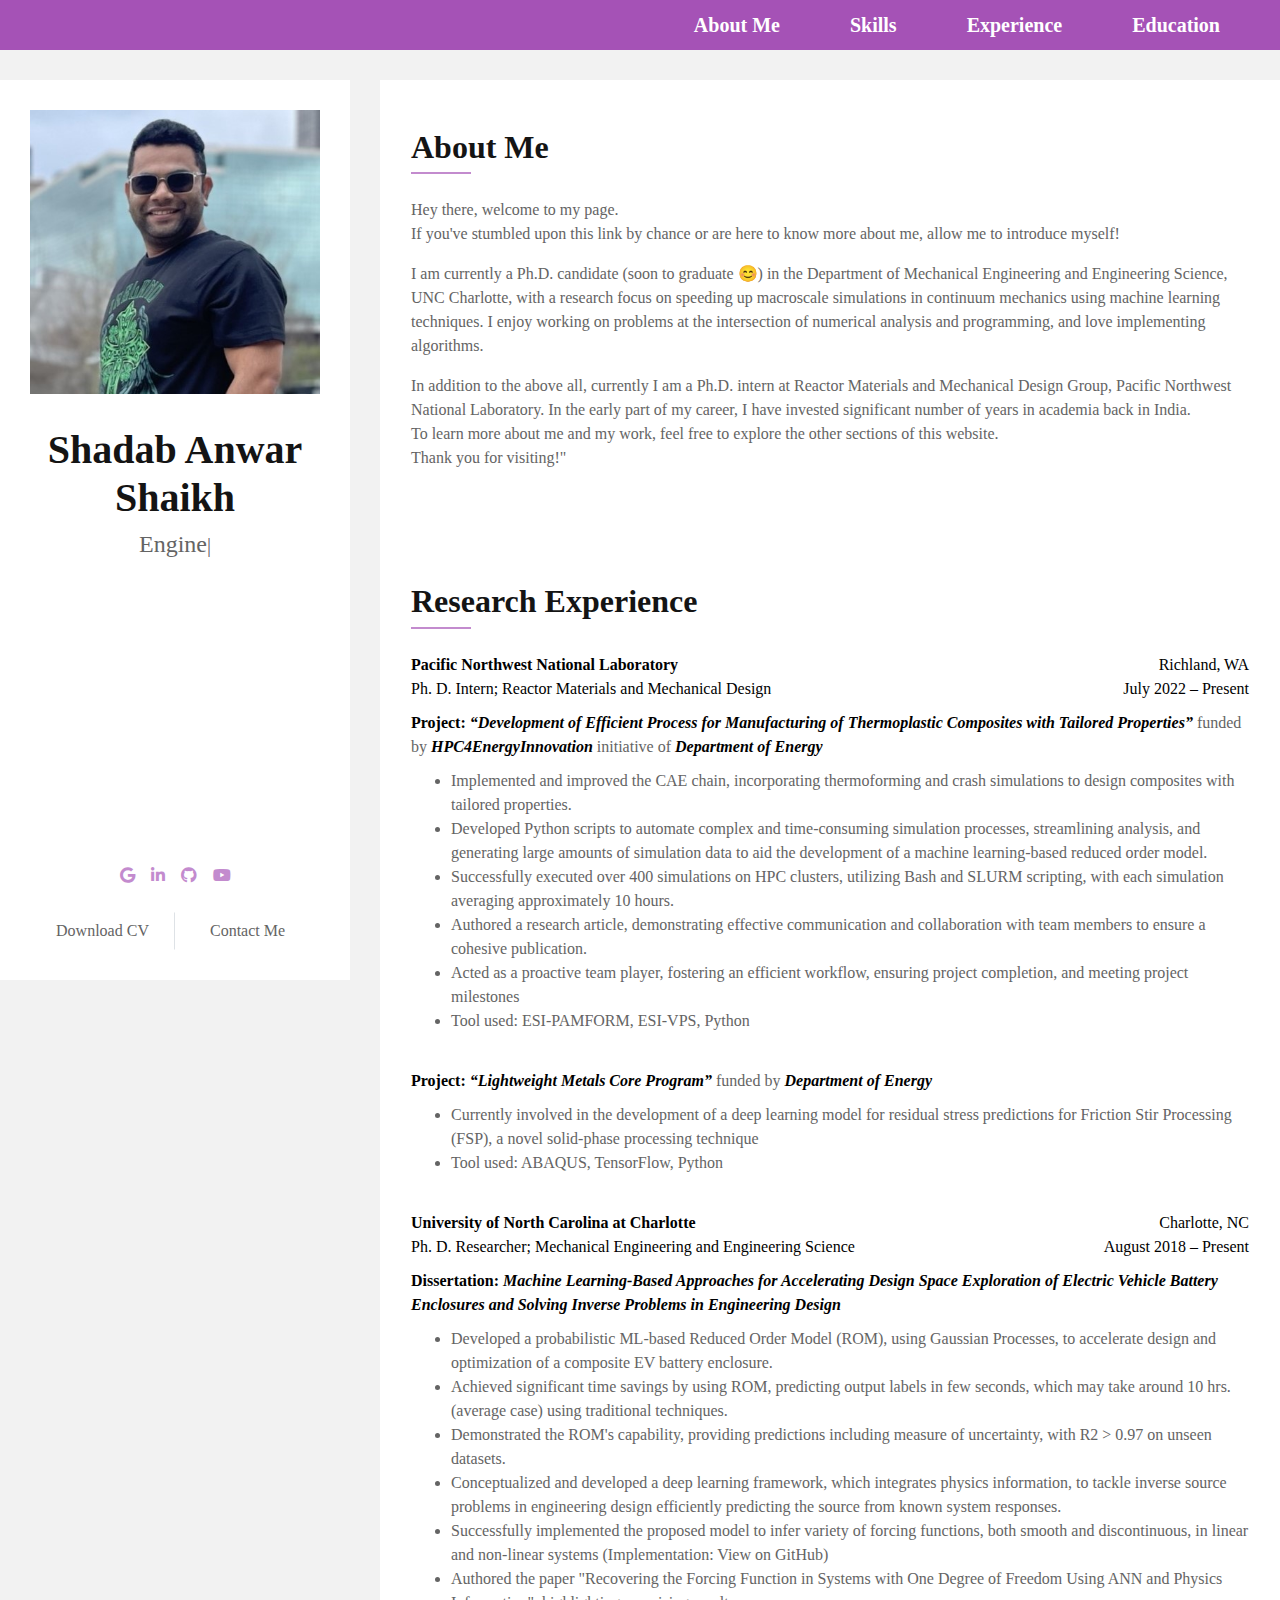
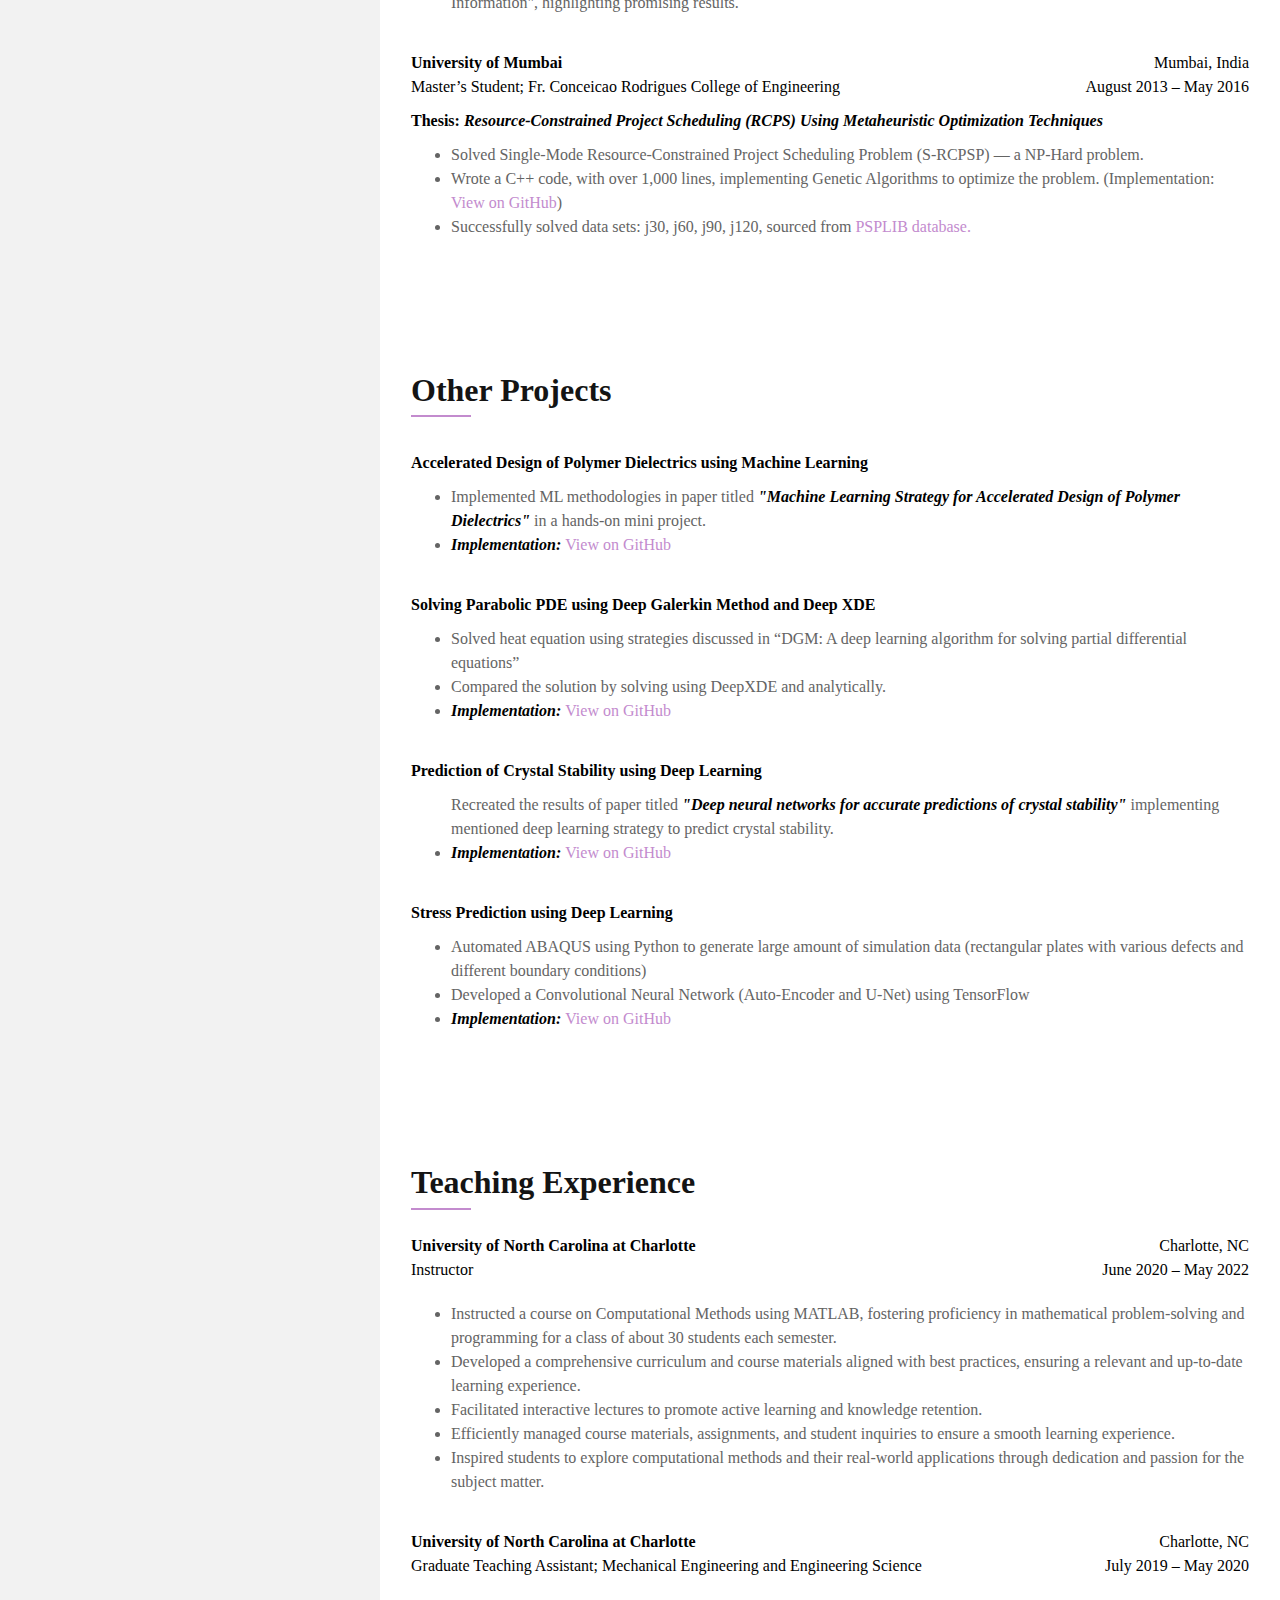
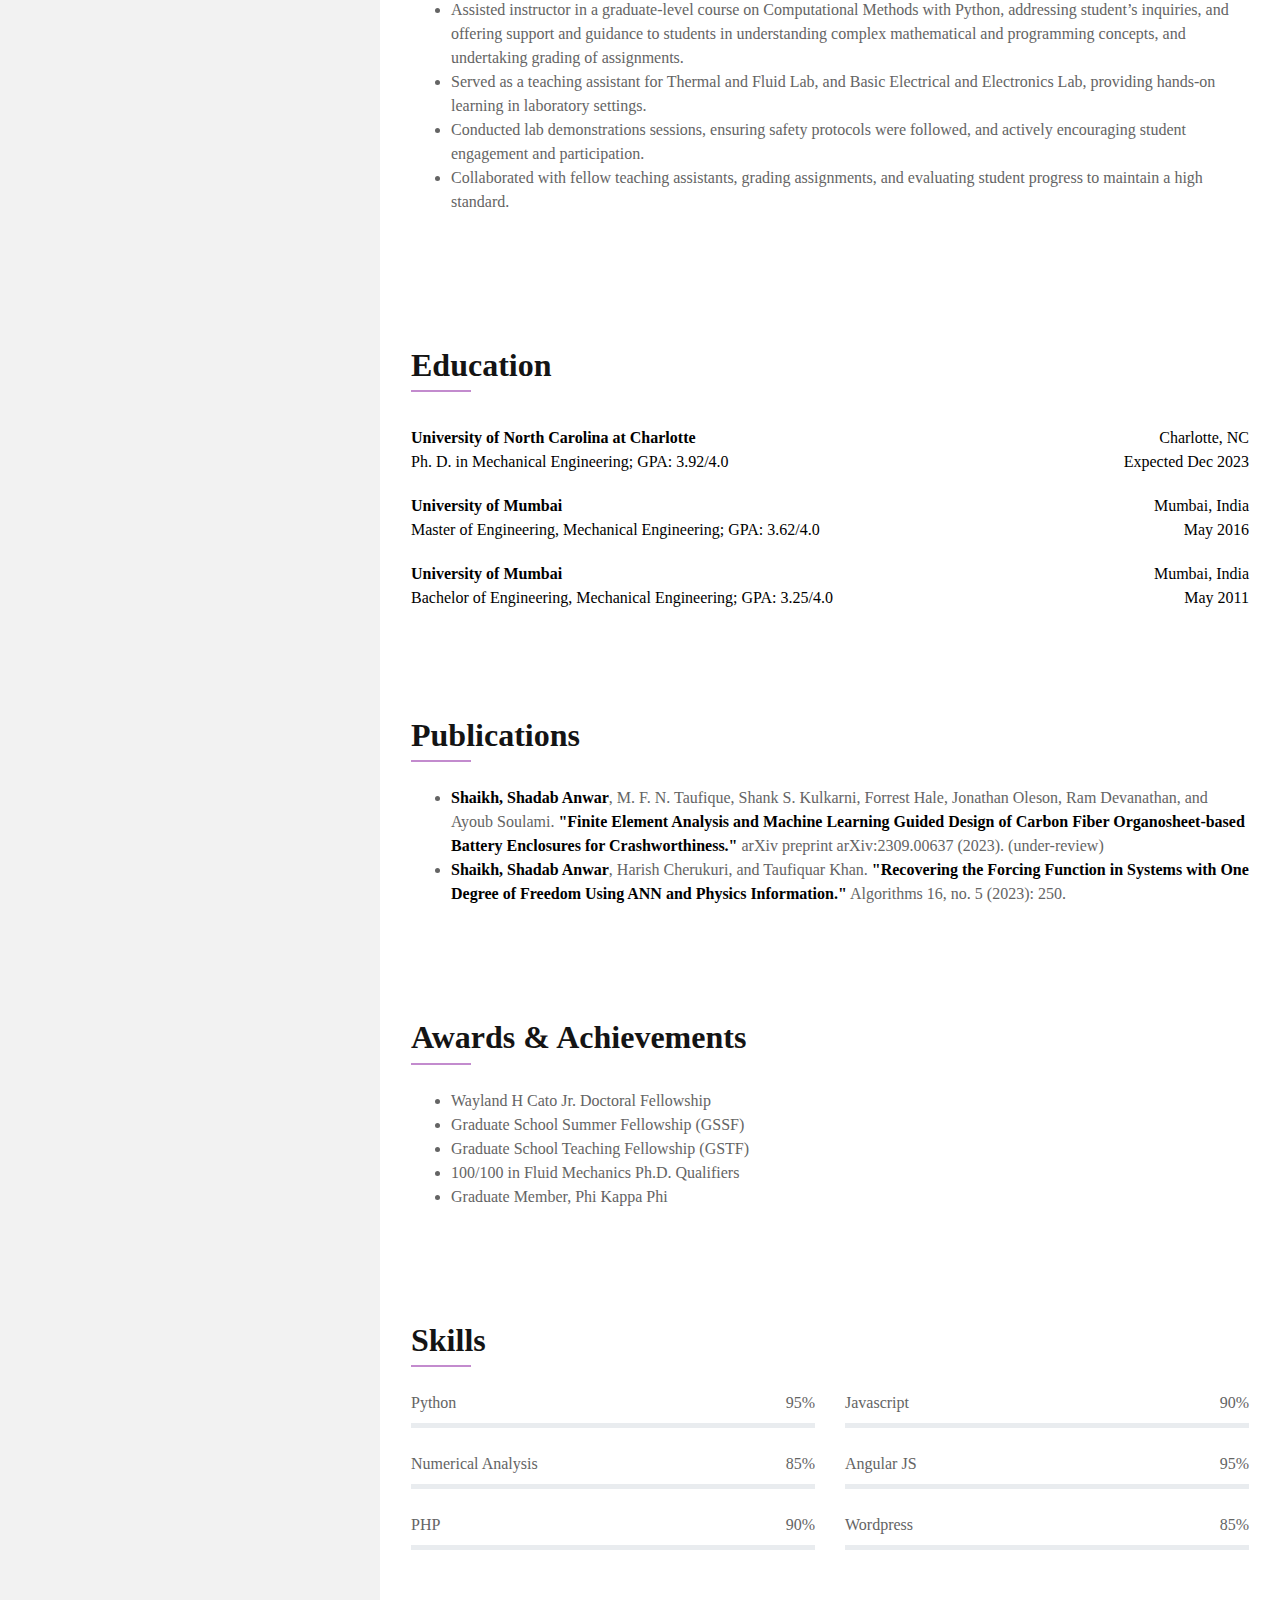
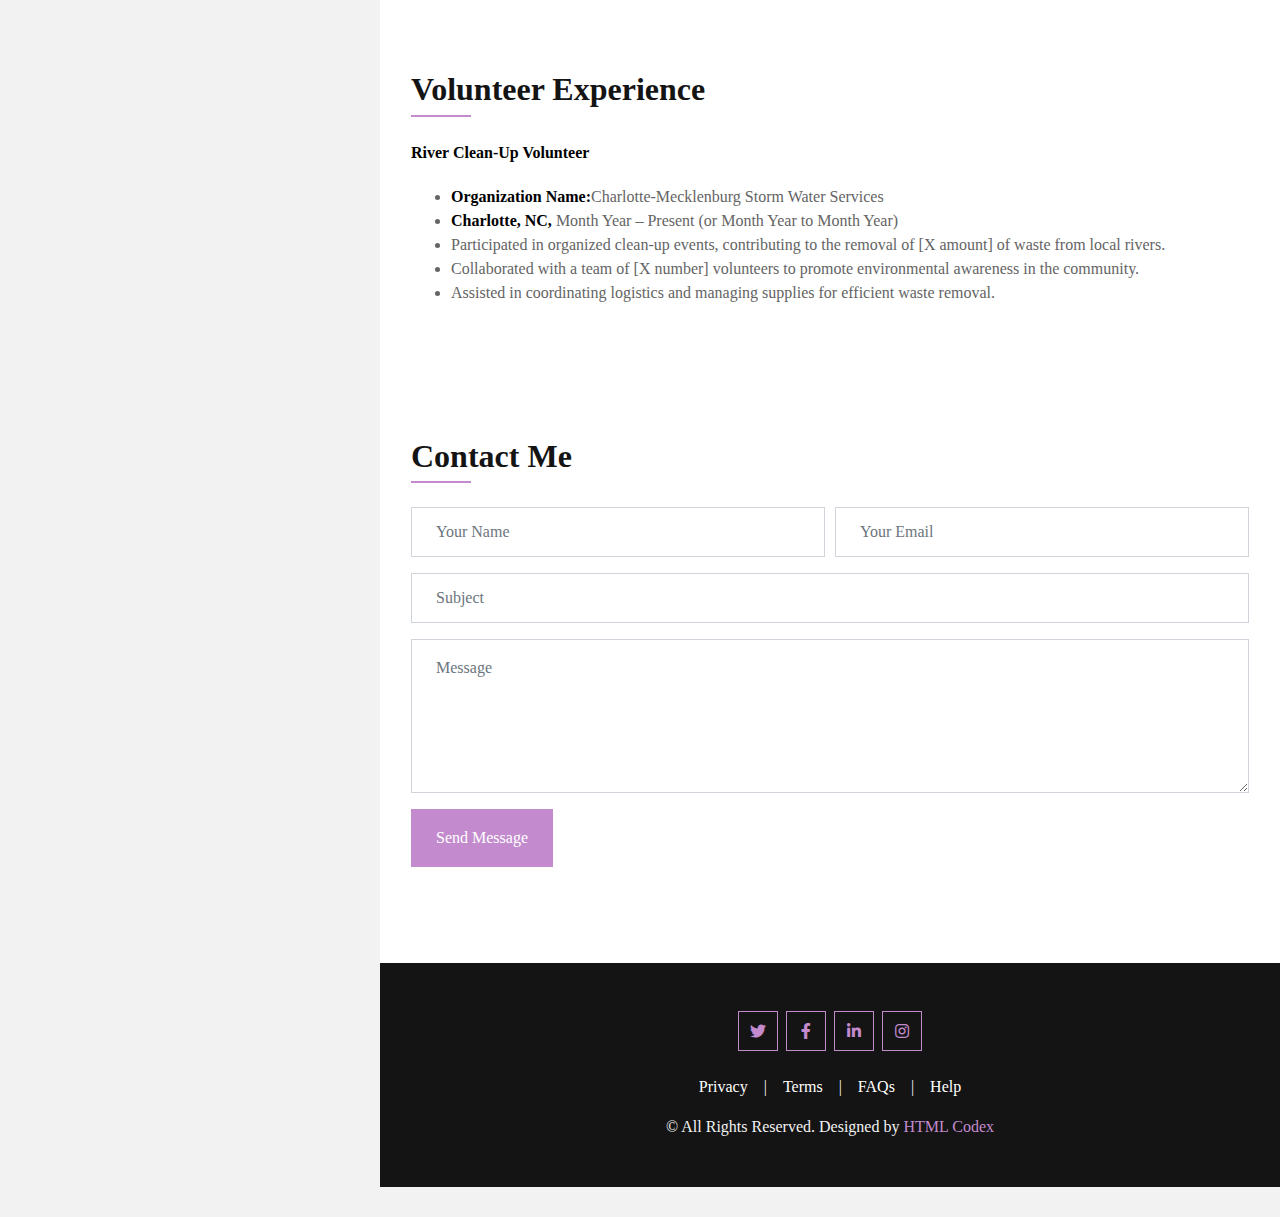
==== commit bd04e136: "new_Edits" ====
--- a/index.html
+++ b/index.html
@@ -30,7 +30,7 @@
 			<div class="header bg-purple-75">
 				<ul class="nav navbar-nav navbar-right" data-in="fadeInDown" data-out="fadeOutUp">
 				
-                    <li class=" smooth-menu"><a class="tab-link active" onclick="openTab(event, 'about')">About Me</a></li>
+                    <li class="smooth-menu"><a class="tab-link active" onclick="openTab(event, 'about')">About Me</a></li>
                     <li class="smooth-menu"><a class="tab-link" onclick="openTab(event, 'skills')">Skills</a></li>
                     <li class="smooth-menu"><a class="tab-link" onclick="openTab(event, 'experience')">Experience</a></li>                        
                     <li class="smooth-menu"><a class="tab-link" onclick="openTab(event, 'education')">Education</a></li>
@@ -63,7 +63,7 @@
 				<div class="content">
 					<div class="content-layout">					
 						<!-- About Start -->
-						<div class="container bg-white py-5">
+						<div class="container bg-white py-5" id="about">
 							<div class="row px-3">
 								<div class="col-12">
 									<h2 class="title position-relative pb-2 mb-4">About Me</h2>
@@ -85,7 +85,7 @@
 						</div>
 						<!-- About End -->
 						<!-- Research Blog Start -->	
-						<div class="container bg-white py-5">
+						<!-- <div class="container bg-white py-5">
 							<div class="row px-3">
 								<div class="col-12">
 									<h2 class="title position-relative pb-2 mb-4">Research Blog</h2>
@@ -93,10 +93,10 @@
 								<div class="col-12">
 								</div>
 							</div>
-						</div>
+						</div> -->
 						<!-- Research Blog End -->
 						<!-- Projects Start -->
-						<div class="container bg-white py-5">
+						<!-- <div class="container bg-white py-5">
 							<div class="row px-3">
 								<div class="col-12">
 									<h2 class="title position-relative pb-2 mb-4">Projects</h2>
@@ -104,7 +104,7 @@
 								<div class="col-12">
 								</div>
 							</div>
-						</div>
+						</div> -->
 						<!-- Projects End -->	
 						<!-- Research Experience Start -->
 						<div class="container bg-white py-5">
@@ -113,10 +113,180 @@
 									<h2 class="title position-relative pb-2 mb-4">Research Experience</h2>
 								</div>
 								<div class="col-12">
+									<div>
+										<div class="exp">
+											<span class="exp-header-title"> Pacific Northwest National Laboratory </span>
+											<div class="divider"></div>
+											<div class="experience-duration">Richland, WA</div>
+										</div>
+										<div class="exp">
+											<span> Ph. D. Intern; Reactor Materials and Mechanical Design </span>
+											<div class="divider"></div>
+											<div>July 2022 – Present </div>
+										</div>
+										<div>
+											<div class="exp-description">
+												<div class="exp-description-title">
+													<span class="exp-header-title"> Project: </span><span class="exp-header"> “Development of Efficient Process for Manufacturing of Thermoplastic Composites with Tailored Properties”</span> funded by <span class="exp-header">HPC4EnergyInnovation </span> initiative of <span class="exp-header"> Department of Energy </span>
+												</div>
+												<div class="exp-description-body">
+													<ul class="exp-list">
+													  <li>Implemented and improved the CAE chain, incorporating thermoforming and crash simulations to design composites with tailored properties.</li>
+													  <li>Developed Python scripts to automate complex and time-consuming simulation processes, streamlining analysis, and generating large amounts of simulation data to aid the development of a machine learning-based reduced order model. </li>
+													  <li>Successfully executed over 400 simulations on HPC clusters, utilizing Bash and SLURM scripting, with each simulation averaging approximately 10 hours.</li>
+													  <li>Authored a research article, demonstrating effective communication and collaboration with team members to ensure a cohesive publication.</li>
+													  <li>Acted as a proactive team player, fostering an efficient workflow, ensuring project completion, and meeting project milestones</li>
+													  <li>Tool used: ESI-PAMFORM, ESI-VPS, Python</li>												  
+													</ul>
+												</div>
+											</div>
+										</div>
+										<div>
+											<div class="exp-description">
+												<div class="exp-description-title">
+													<span class="exp-header-title"> Project: </span><span class="exp-header">“Lightweight Metals Core Program”</span> funded by <span class="exp-header">Department of Energy</span>
+												</div>
+												<div class="exp-description-body">
+													<ul class="exp-list">
+													  <li>Currently involved in the development of a deep learning model for residual stress predictions for Friction Stir Processing (FSP),  a novel solid-phase processing technique</li>
+													  <li>Tool used: ABAQUS, TensorFlow, Python</li>													  
+													</ul>
+												</div>
+											</div>
+										</div>
+									</div>
+									<div>
+										<div class="exp">
+											<span class="exp-header-title"> University of North Carolina at Charlotte </span>
+											<div class="divider"></div>
+											<div class="experience-duration">Charlotte, NC</div>
+										</div>
+										<div class="exp">
+											<span>Ph. D. Researcher; Mechanical Engineering and Engineering Science</span>
+											<div class="divider"></div>
+											<div>August 2018 – Present </div>
+										</div>
+										<div>
+											<div class="exp-description">
+												<div class="exp-description-title">
+													<span class="exp-header-title"> Dissertation: </span><span class="exp-header">Machine Learning-Based Approaches for Accelerating Design Space Exploration of Electric Vehicle Battery Enclosures and Solving Inverse Problems in Engineering Design</span>
+												</div>
+												<div class="exp-description-body">
+													<ul class="exp-list">
+														<li>Developed a probabilistic ML-based Reduced Order Model (ROM), using Gaussian Processes, to accelerate design and optimization of a composite EV battery enclosure.</li>
+														<li>Achieved significant time savings by using ROM, predicting output labels in few seconds, which may take around 10 hrs. (average case) using traditional techniques.</li>
+														<li>Demonstrated the ROM's capability, providing predictions including measure of uncertainty, with  R2 > 0.97 on unseen datasets.</li>
+														<li>Conceptualized and developed a deep learning framework, which integrates physics information, to tackle inverse source problems in engineering design efficiently predicting the source from known system responses.</li>
+														<li>Successfully implemented the proposed model to infer variety of forcing functions, both smooth and discontinuous, in linear and non-linear systems (Implementation: View on GitHub)</li>
+														<li>Authored the paper "Recovering the Forcing Function in Systems with One Degree of Freedom Using ANN and Physics Information", highlighting promising results.</li>
+													</ul>
+												</div>
+											</div>
+										</div>										
+									</div>
+									<div>
+										<div class="exp">
+											<span class="exp-header-title"> University of Mumbai  </span>
+											<div class="divider"></div>
+											<div class="experience-duration">Mumbai, India</div>
+										</div>
+										<div class="exp">
+											<span>Master’s Student;  Fr. Conceicao Rodrigues College of Engineering	</span>
+											<div class="divider"></div>
+											<div>August 2013 – May 2016</div>
+										</div>
+										<div>
+											<div class="exp-description">
+												<div class="exp-description-title">
+													<span class="exp-header-title"> Thesis: </span><span class="exp-header">Resource-Constrained Project Scheduling (RCPS) Using Metaheuristic Optimization Techniques</span>
+												</div>
+												<div class="exp-description-body">
+													<ul class="exp-list">
+														<li>Solved Single-Mode Resource-Constrained Project Scheduling Problem (S-RCPSP) — a NP-Hard problem.</li>
+														<li>Wrote a C++ code, with over 1,000 lines, implementing Genetic Algorithms to optimize the problem. (Implementation: <a href="https://github.com/shadzzz90/RCPSP-Genetic-Algorithm">View on GitHub</a>)</li>
+														<li>Successfully solved data sets: j30, j60, j90, j120, sourced from <a href="http://www.om-db.wi.tum.de/psplib/data.html">PSPLIB database.</a></li>														
+													</ul>
+												</div>
+											</div>
+										</div>										
+									</div>
 								</div>
 							</div>
 						</div>
 						<!-- Research Experience End -->	
+						<!-- Other Projects Start -->	
+						<div class="container bg-white py-5">
+							<div class="row px-3">
+								<div class="col-12">
+									<h2 class="title position-relative pb-2 mb-4">Other Projects</h2>
+								</div>
+								<div class="col-12">
+									<div>
+										<div>
+											<div class="exp-description">
+												<div class="exp-description-title">
+													<span class="exp-header-title">Accelerated Design of Polymer Dielectrics using Machine Learning </span>
+												</div>
+												<div class="exp-description-body">
+													<ul class="exp-list">
+														<li>Implemented ML methodologies in paper titled <span class="exp-header">"Machine Learning Strategy for Accelerated Design of Polymer Dielectrics"</span>  in a hands-on mini project. </li>
+														<li><span class="exp-header">Implementation: </span> <a href="https://github.com/shadzzz90/Machine-Learning-for-Accelerated-Polymer-Design"> View on GitHub </a></li>
+													</ul>
+												</div>
+											</div>
+										</div>										
+									</div>	
+									<div>
+										<div>
+											<div class="exp-description">
+												<div class="exp-description-title">
+													<span class="exp-header-title">Solving Parabolic PDE using Deep Galerkin Method and Deep XDE </span>
+												</div>
+												<div class="exp-description-body">
+													<ul class="exp-list">
+														<li>Solved heat equation using strategies discussed in “DGM: A deep learning algorithm for solving partial differential equations”</li>
+														<li>Compared the solution by solving using DeepXDE and analytically.</li>
+														<li><span class="exp-header">Implementation: </span> <a href="https://github.com/shadzzz90/Heat-Equation-using-Deep-Galerkin-Method-and-DeepXDE"> View on GitHub </a></li>
+													</ul>
+												</div>
+											</div>
+										</div>										
+									</div>	
+									<div>
+										<div>
+											<div class="exp-description">
+												<div class="exp-description-title">
+													<span class="exp-header-title">Prediction of Crystal Stability using Deep Learning</span>
+												</div>
+												<div class="exp-description-body">
+													<ul class="exp-list">
+														Recreated the results of paper titled  <span class="exp-header">"Deep neural networks for accurate predictions of crystal stability"</span> implementing mentioned deep learning strategy to predict crystal stability.
+														<li><span class="exp-header">Implementation: </span> <a href="https://github.com/shadzzz90/Deep-Neural-Network-for-Predcition-of-Crystal-Stability"> View on GitHub </a></li>
+													</ul>
+												</div>
+											</div>
+										</div>
+									</div>
+									<div>
+										<div>
+											<div class="exp-description">
+												<div class="exp-description-title">
+													<span class="exp-header-title">Stress Prediction using Deep Learning </span>
+												</div>
+												<div class="exp-description-body">
+													<ul class="exp-list">
+														<li>Automated ABAQUS using Python to generate large amount of simulation data (rectangular plates with various defects and different boundary conditions)</li>
+														<li>Developed a Convolutional Neural Network (Auto-Encoder and U-Net) using TensorFlow</li>
+														<li><span class="exp-header">Implementation: </span> <a href="https://github.com/shadzzz90/Stress-Prediction-Using-Deep-Learning"> View on GitHub </a></li>
+													</ul>
+												</div>
+											</div>
+										</div>										
+									</div>										
+								</div>
+							</div>
+						</div>
+						<!-- Other Projects End -->	
 						<!-- Teaching Experience Start -->	
 						<div class="container bg-white py-5">
 							<div class="row px-3">
@@ -124,6 +294,55 @@
 									<h2 class="title position-relative pb-2 mb-4">Teaching Experience</h2>
 								</div>
 								<div class="col-12">
+									<div>
+										<div class="exp">
+											<span class="exp-header-title"> University of North Carolina at Charlotte </span>
+											<div class="divider"></div>
+											<div class="experience-duration">Charlotte, NC</div>
+										</div>
+										<div class="exp">
+											<span>Instructor</span>
+											<div class="divider"></div>
+											<div>June 2020 – May 2022</div>
+										</div>
+										<div>
+											<div class="exp-description">
+												<div class="exp-description-body">
+													<ul class="exp-list">
+														<li>Instructed a course on Computational Methods using MATLAB, fostering proficiency in mathematical problem-solving and programming for a class of about 30 students each semester.</li>
+														<li>Developed a comprehensive curriculum and course materials aligned with best practices, ensuring a relevant and up-to-date learning experience. </li>
+														<li>Facilitated interactive lectures to promote active learning and knowledge retention.</li>
+														<li>Efficiently managed course materials, assignments, and student inquiries to ensure a smooth learning experience.</li>
+														<li>Inspired students to explore computational methods and their real-world applications through dedication and passion for the subject matter.</li>														
+													</ul>
+												</div>
+											</div>
+										</div>
+									</div>
+									<div>
+										<div class="exp">
+											<span class="exp-header-title"> University of North Carolina at Charlotte </span>
+											<div class="divider"></div>
+											<div class="experience-duration">Charlotte, NC</div>
+										</div>
+										<div class="exp">
+											<span>Graduate Teaching Assistant; Mechanical Engineering and Engineering Science </span>
+											<div class="divider"></div>
+											<div>July 2019 – May 2020</div>
+										</div>
+										<div>
+											<div class="exp-description">
+												<div class="exp-description-body">
+													<ul class="exp-list">
+														<li>Assisted instructor in a graduate-level course on Computational Methods with Python, addressing student’s inquiries, and offering support and guidance to students in understanding complex mathematical and programming concepts, and undertaking grading of assignments.</li>
+														<li>Served as a teaching assistant for Thermal and Fluid Lab, and Basic Electrical and Electronics Lab, providing hands-on learning in laboratory settings.</li>
+														<li>Conducted lab demonstrations sessions, ensuring safety protocols were followed, and actively encouraging student engagement and participation.</li>
+														<li>Collaborated with fellow teaching assistants, grading assignments, and evaluating student progress to maintain a high standard.</li>														
+													</ul>
+												</div>
+											</div>
+										</div>
+									</div>
 								</div>
 							</div>
 						</div>
@@ -134,7 +353,43 @@
 								<div class="col-12">
 									<h2 class="title position-relative pb-2 mb-4">Education</h2>
 								</div>
-								<div class="col-12">
+								<div class="col-12">								
+									<div class="exp-description-body">
+										<div class="exp">
+											<span class="exp-header-title"> University of North Carolina at Charlotte </span>
+											<div class="divider"></div>
+											<div class="experience-duration">Charlotte, NC</div>
+										</div>
+										<div class="exp">
+											<span> Ph. D. in  Mechanical Engineering; GPA: 3.92/4.0 </span>
+											<div class="divider"></div>
+											<div>Expected Dec 2023</div>
+										</div>
+									</div>
+									<div class="exp-description-body">
+										<div class="exp">
+											<span class="exp-header-title"> University of Mumbai</span>
+											<div class="divider"></div>
+											<div class="experience-duration">Mumbai, India</div>
+										</div>
+										<div class="exp">
+											<span>Master of Engineering, Mechanical Engineering; GPA: 3.62/4.0 </span>
+											<div class="divider"></div>
+											<div>May 2016</div>
+										</div>
+									</div>
+									<div class="exp-description-body">
+										<div class="exp">
+											<span class="exp-header-title"> University of Mumbai</span>
+											<div class="divider"></div>
+											<div class="experience-duration">Mumbai, India</div>
+										</div>
+										<div class="exp">
+											<span>Bachelor of Engineering, Mechanical Engineering; GPA: 3.25/4.0</span>
+											<div class="divider"></div>
+											<div>May 2011</div>
+										</div>
+									</div>
 								</div>
 							</div>
 						</div>
@@ -146,6 +401,10 @@
 									<h2 class="title position-relative pb-2 mb-4">Publications</h2>
 								</div>
 								<div class="col-12">
+									<ul class="exp-list">
+										<li><span class="exp-header-title">Shaikh, Shadab Anwar</span>, M. F. N. Taufique, Shank S. Kulkarni, Forrest Hale, Jonathan Oleson, Ram Devanathan, and Ayoub Soulami. <span class="exp-header-title">"Finite Element Analysis and Machine Learning Guided Design of Carbon Fiber Organosheet-based Battery Enclosures for Crashworthiness."</span> arXiv preprint arXiv:2309.00637 (2023). (under-review)</li>
+										<li><span class="exp-header-title">Shaikh, Shadab Anwar</span>, Harish Cherukuri, and Taufiquar Khan. <span class="exp-header-title">"Recovering the Forcing Function in Systems with One Degree of Freedom Using ANN and Physics Information."</span> Algorithms 16, no. 5 (2023): 250.</li>														
+									</ul>
 								</div>
 							</div>
 						</div>
@@ -157,6 +416,13 @@
 									<h2 class="title position-relative pb-2 mb-4">Awards & Achievements</h2>
 								</div>
 								<div class="col-12">
+									<ul class="exp-list">
+										<li>Wayland H Cato Jr. Doctoral Fellowship </li>
+										<li>Graduate School Summer Fellowship (GSSF) </li>
+										<li>Graduate School Teaching Fellowship (GSTF)</li>
+										<li>100/100 in Fluid Mechanics Ph.D. Qualifiers</li>
+										<li>Graduate Member, Phi Kappa Phi</li>										
+									</ul>
 								</div>
 							</div>
 						</div>
@@ -228,19 +494,37 @@
 							</div>
 						</div>
 						<!-- Skills End -->
-						<!-- Community Involvement Start -->	
+						<!-- Volunteer Experience Start -->	
 						<div class="container bg-white py-5">
 							<div class="row px-3">
 								<div class="col-12">
-									<h2 class="title position-relative pb-2 mb-4">Community Involvement</h2>
-								</div>
-								<div class="col-12">
-								</div>
-							</div>
-						</div>
-						<!-- Community Involvement End -->	
-		<!-- Testimonial Start -->
-						<div class="container bg-white py-5">
+									<h2 class="title position-relative pb-2 mb-4">Volunteer Experience</h2>
+								</div>
+								<div class="col-12">
+								<div>
+										<div class="exp">
+											<span class="exp-header-title">River Clean-Up Volunteer</span>											
+										</div>
+										<div>
+											<div class="exp-description">
+												<div class="exp-description-body">
+													<ul class="exp-list">
+														<li><span class="exp-header-title">Organization Name:</span>Charlotte-Mecklenburg Storm Water Services</li>
+														<li><span class="exp-header-title">Charlotte, NC, </span>Month Year – Present (or Month Year to Month Year)</li>
+														<li>Participated in organized clean-up events, contributing to the removal of [X amount] of waste from local rivers.</li>
+														<li>Collaborated with a team of [X number] volunteers to promote environmental awareness in the community.</li>
+														<li>Assisted in coordinating logistics and managing supplies for efficient waste removal.</li>
+													</ul>
+												</div>
+											</div>
+										</div>
+									</div>
+								</div>
+							</div>
+						</div>
+						<!-- Volunteer Experience End -->	
+						<!-- Testimonial Start -->
+						<!-- <div class="container bg-white py-5">
 							<div class="row px-3">
 								<div class="col-12">
 									<h2 class="title position-relative pb-2 mb-4">Testimonial</h2>
@@ -283,7 +567,7 @@
 									</div>
 								</div>
 							</div>
-						</div>
+						</div> -->
 						<!-- Testimonial End -->
 						<!-- Contact Start -->
 						<div class="container bg-white py-5" id="contact">
@@ -394,6 +678,22 @@
 				btnText.style.border = "none"
 				moreText.style.display = "inline";
 			  }
+			}			
+		</script>
+		<script>
+			function openTab(evt, tabName) {
+			debugger
+			  var i, tabcontent, tablinks;
+			  tabcontent = document.getElementsByClassName("title");
+			  for (i = 0; i < tabcontent.length; i++) {
+				tabcontent[i].style.display = "none";
+			  }
+			  tablinks = document.getElementsByClassName("tab-link");
+			  for (i = 0; i < tablinks.length; i++) {
+				tablinks[i].className = tablinks[i].className.replace(" active", "");
+			  }
+			  document.getElementById(tabName).style.display = "block";
+			  evt.currentTarget.className += " active";
 			}
 		</script>
     </body>
--- a/css/style.css
+++ b/css/style.css
@@ -10121,4 +10121,45 @@
 /* Create an active/current tablink class */
 .tab-link.active {
 	
+}
+
+.divider {
+	margin-left: auto
+}	
+
+.experience-duration {
+}	
+
+.exp {
+	display: flex;
+	color: black;
+}
+
+.exp-header {
+	font-weight: bold;
+	color: black;
+	font-style: italic;
+}
+
+.exp-header-title {
+	font-weight: bold;
+	color: black;	
+}
+
+.exp-description {
+	margin-top: 10px;
+	margin-bottom: 10px;
+}	
+
+.exp-description-body {
+	padding-top: 10px;
+	padding-bottom: 10px;
+}
+
+.exp-list {
+	list-style: disc;
+}
+
+.exp-list > li {
+	list-style: disc;
 }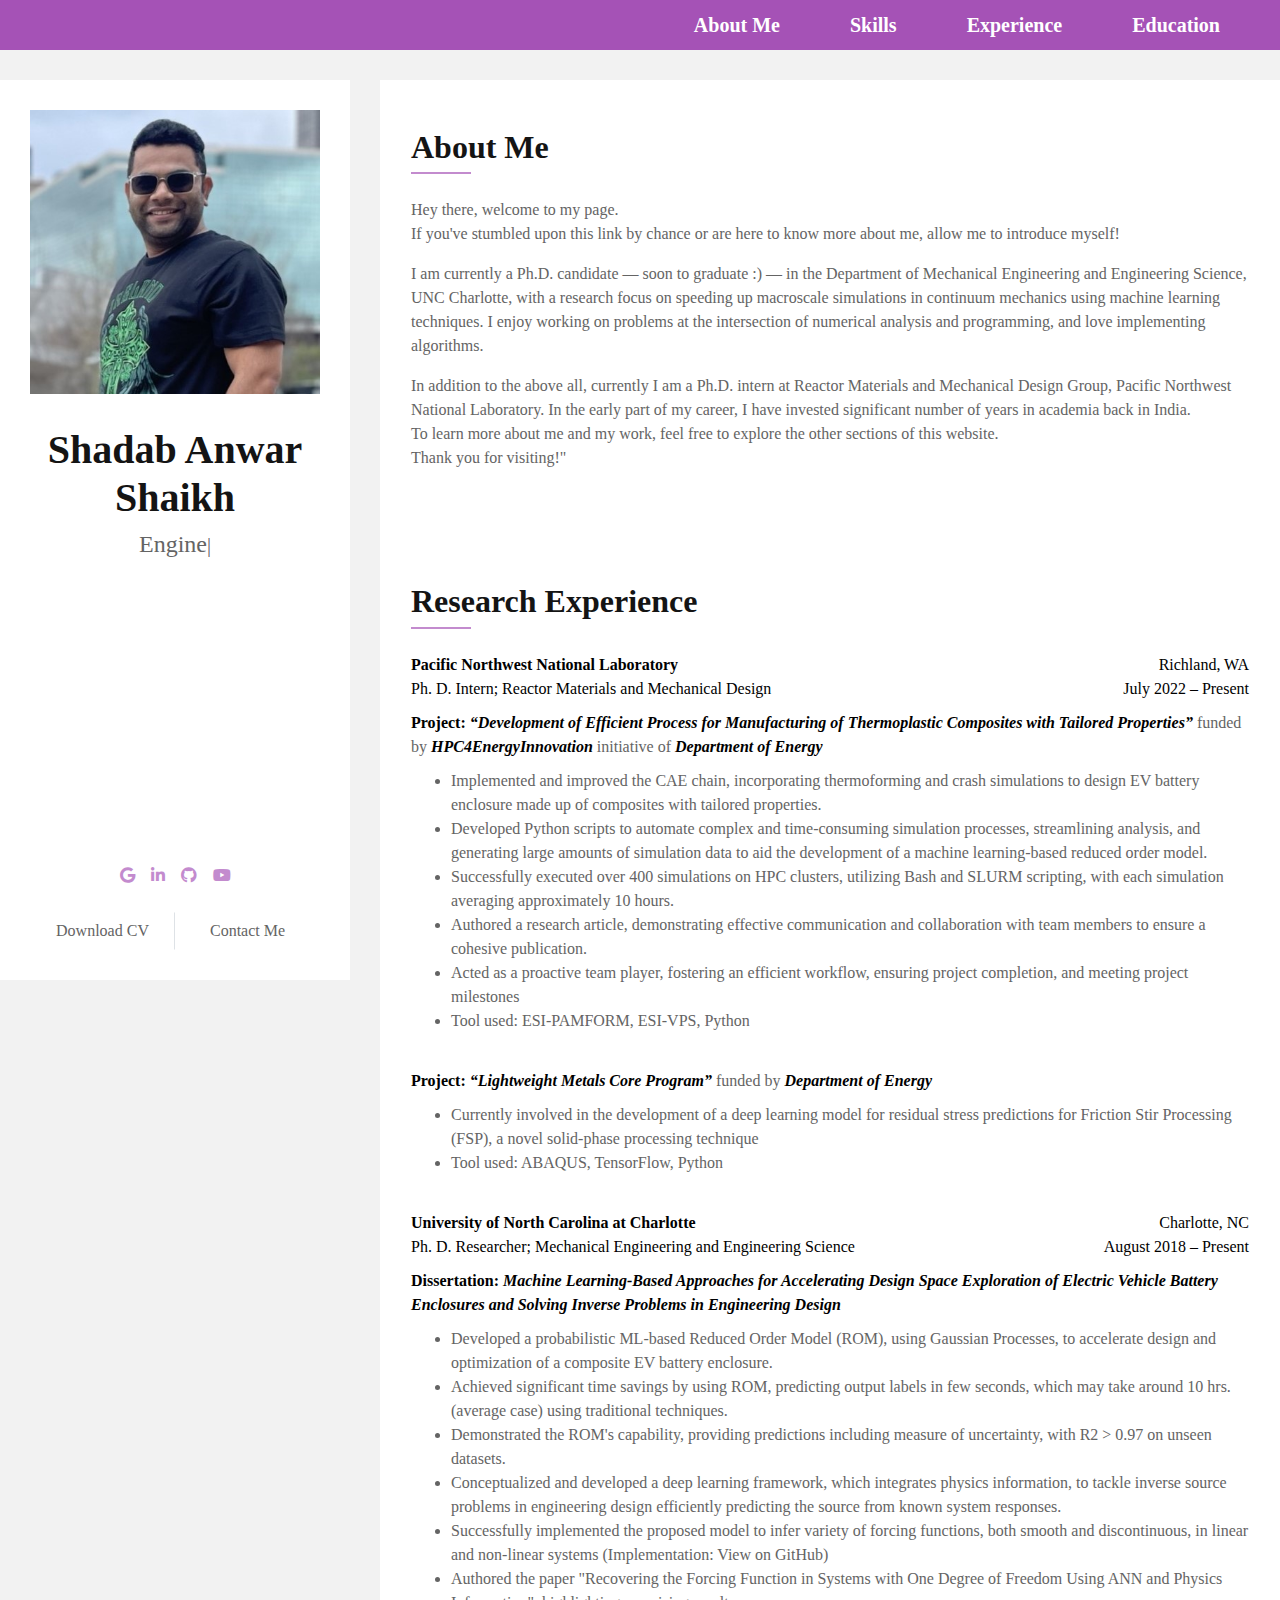
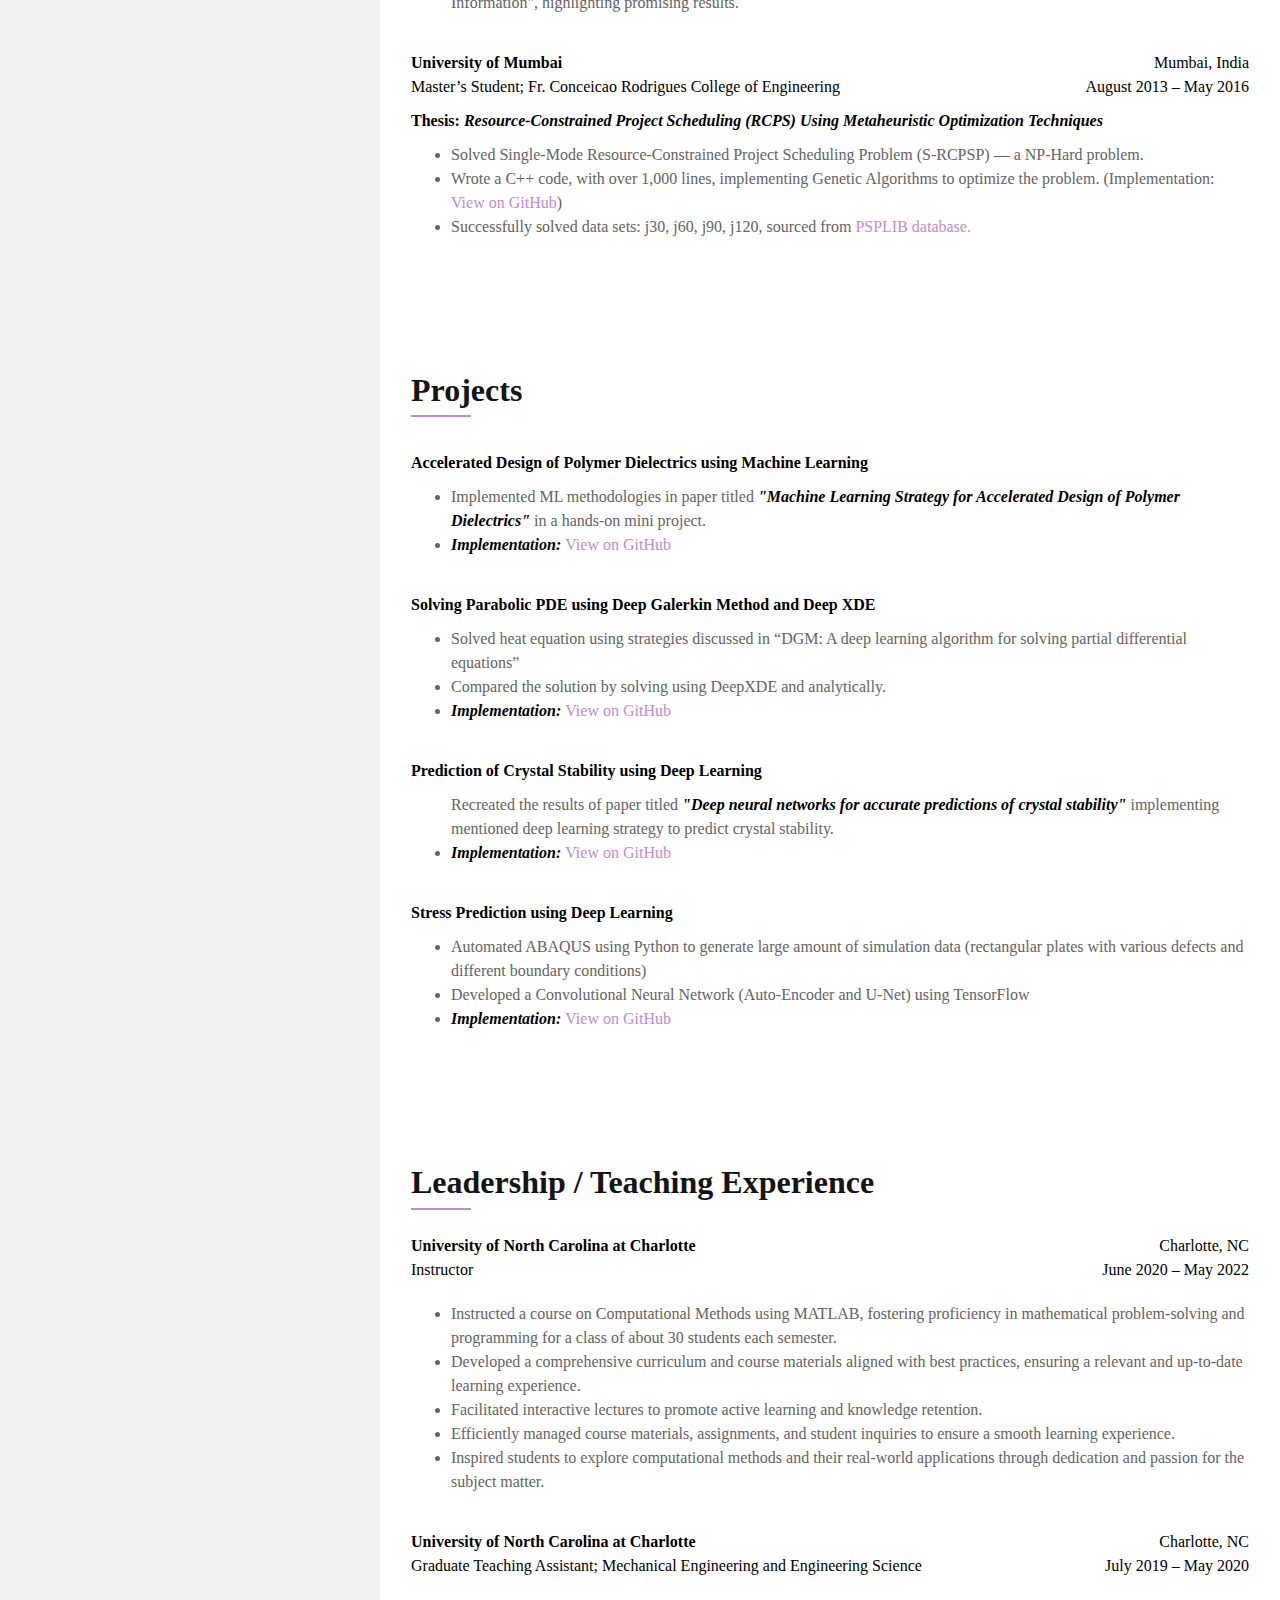
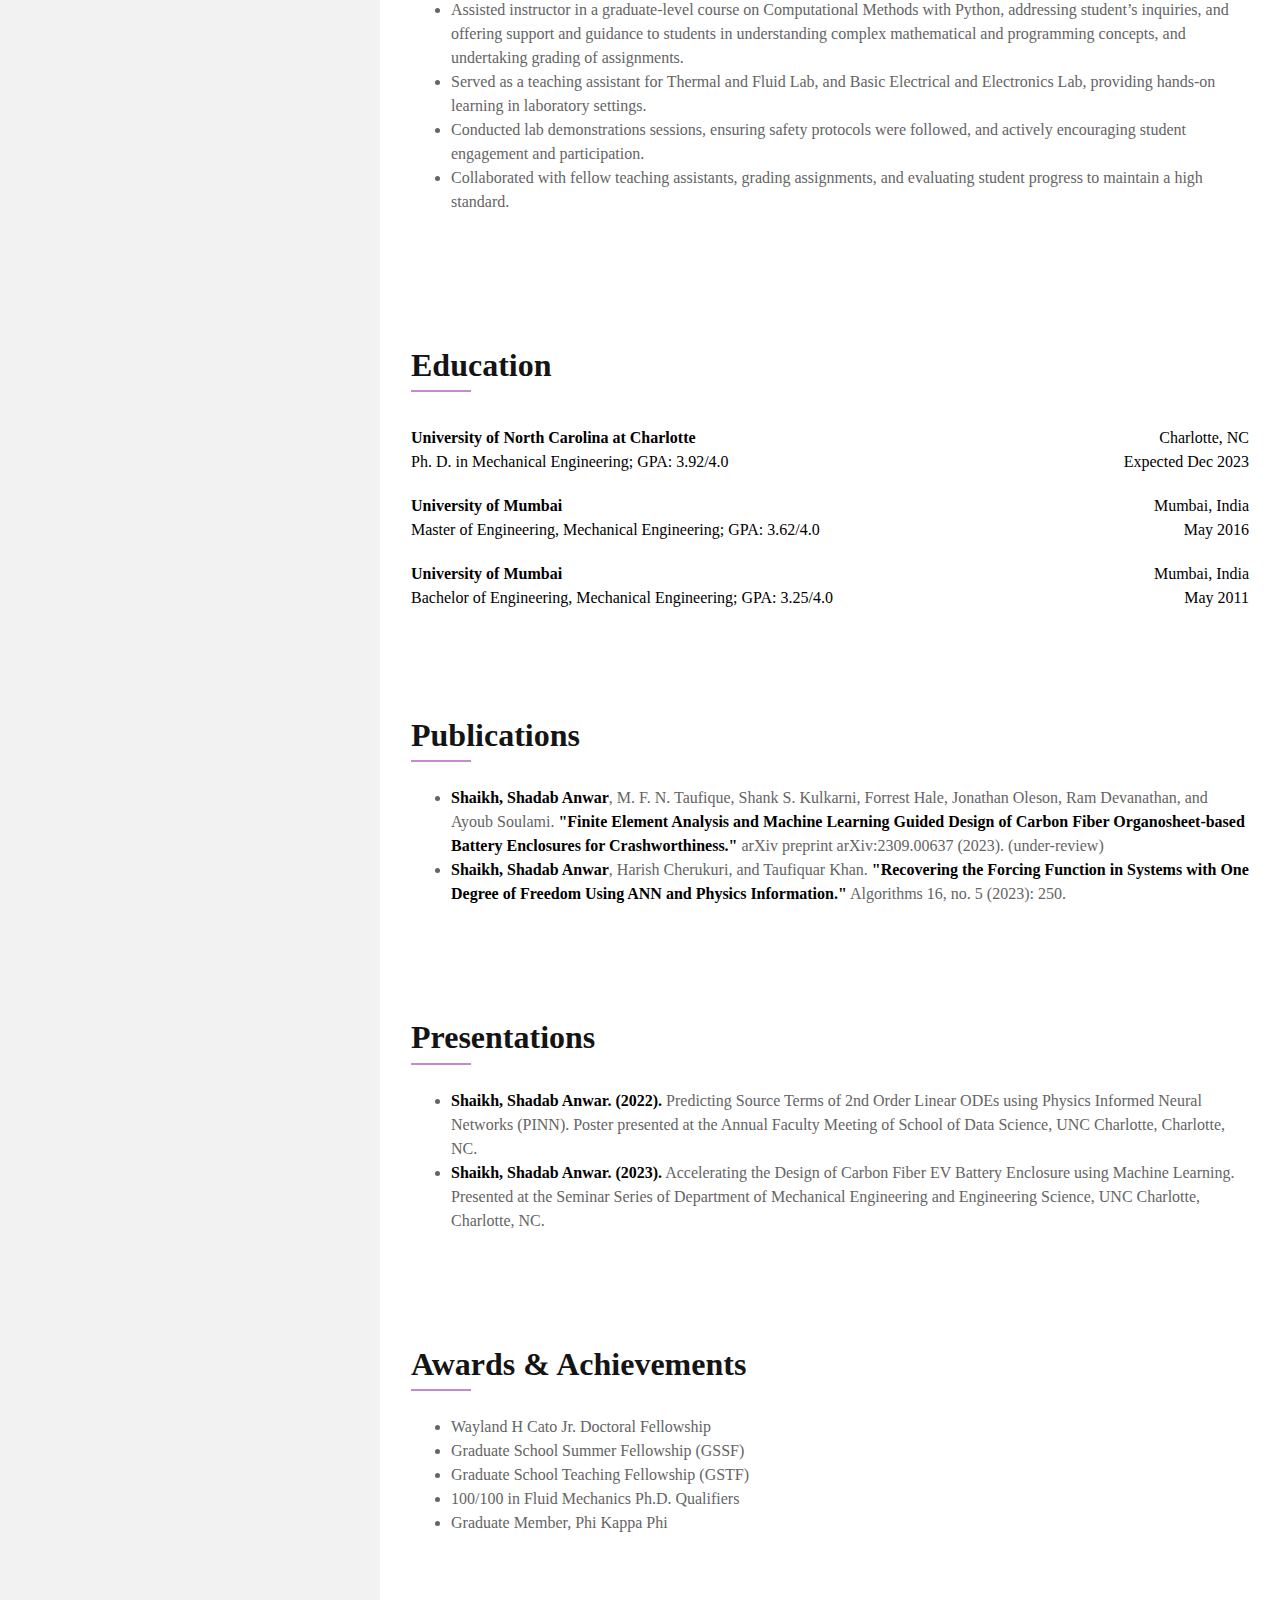
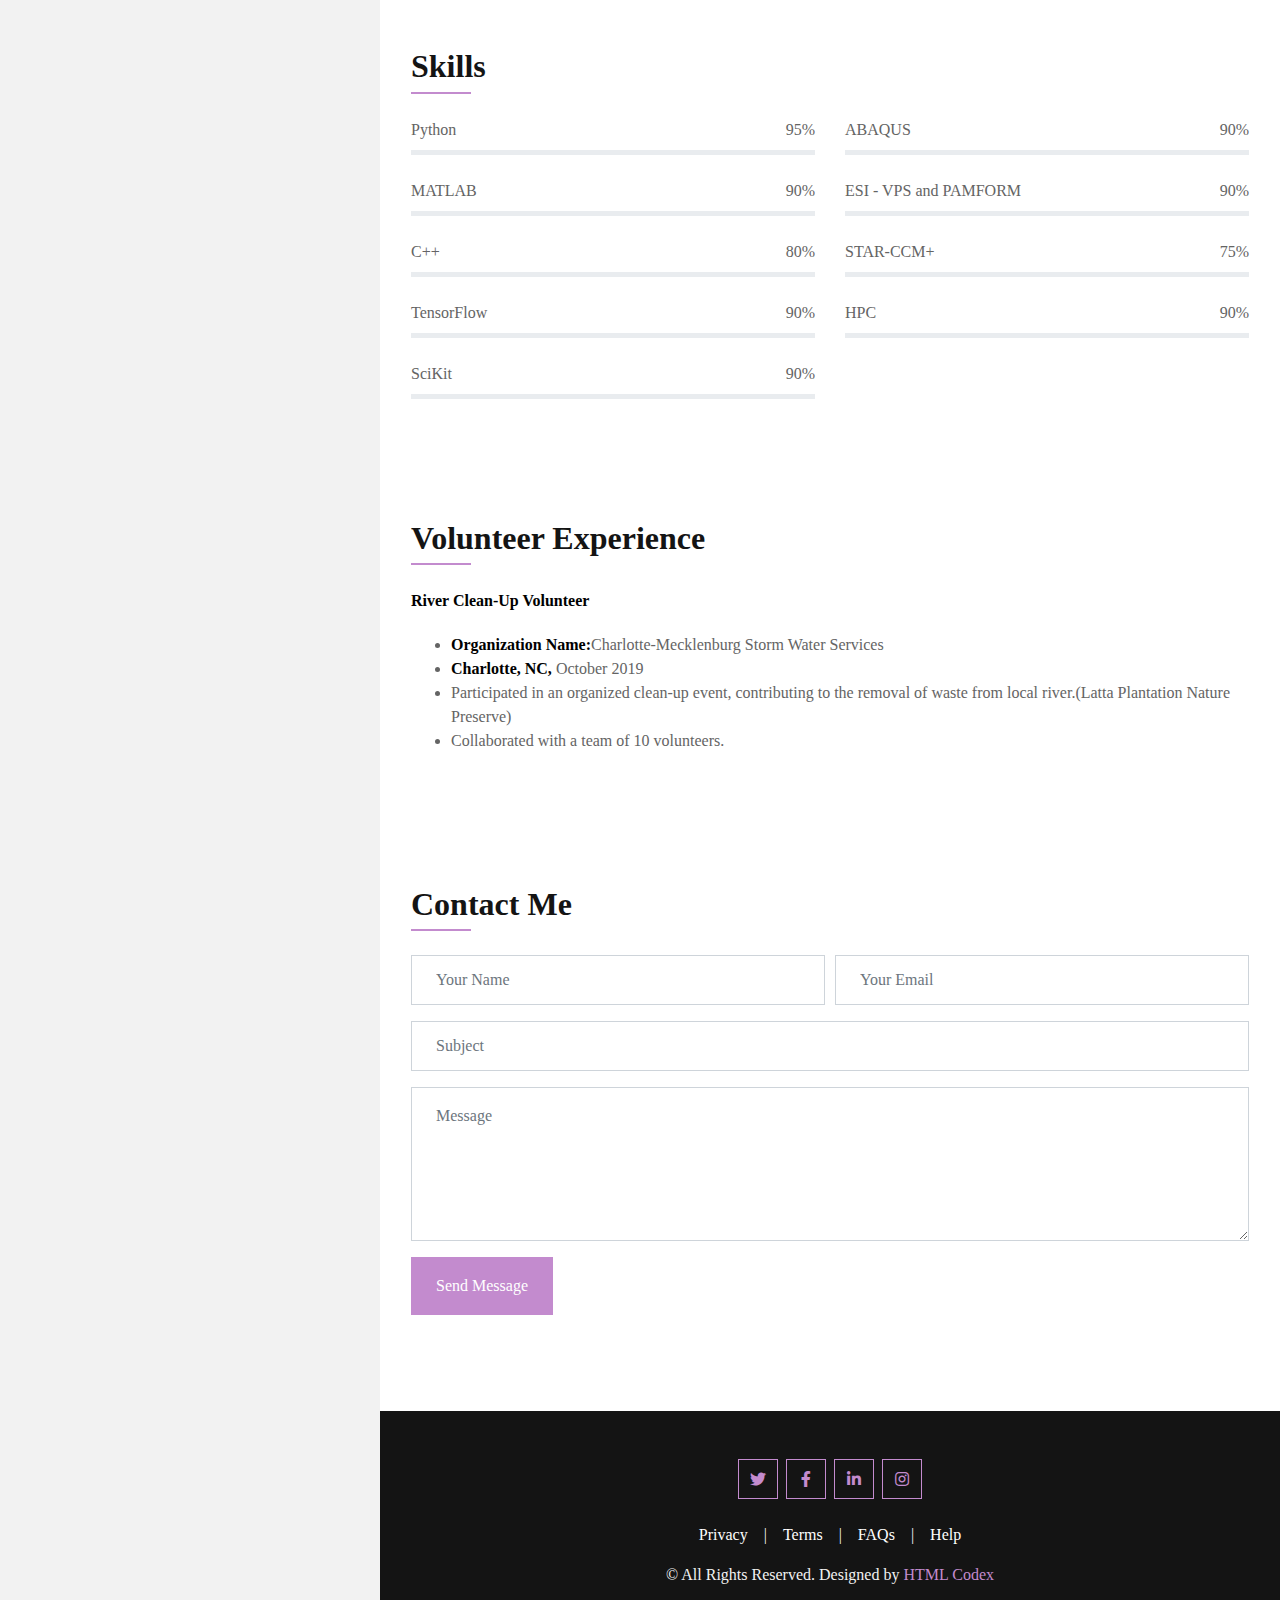
==== commit d432eeaf: "new_edits_v2" ====
--- a/index.html
+++ b/index.html
@@ -73,7 +73,7 @@
 										Hey there, welcome to my page.
 										<br/>
 										If you've stumbled upon this link by chance or are here to know more about me, allow me to introduce myself!
-										<p>I am currently a Ph.D. candidate (soon to graduate 😊) in the Department of Mechanical Engineering and Engineering Science, UNC Charlotte, with a research focus on speeding up macroscale simulations in continuum mechanics using machine learning techniques. I enjoy working on problems at the intersection of numerical analysis and programming, and love implementing algorithms.  
+										<p>I am currently a Ph.D. candidate — soon to graduate :) — in the Department of Mechanical Engineering and Engineering Science, UNC Charlotte, with a research focus on speeding up macroscale simulations in continuum mechanics using machine learning techniques. I enjoy working on problems at the intersection of numerical analysis and programming, and love implementing algorithms.  
 										<p>In addition to the above all, currently I am a Ph.D. intern at Reactor Materials and Mechanical Design Group, Pacific Northwest National Laboratory. In the early part of my career, I have invested significant number of years in academia back in India. 
 										<br/>
 										To learn more about me and my work, feel free to explore the other sections of this website. 
@@ -131,7 +131,7 @@
 												</div>
 												<div class="exp-description-body">
 													<ul class="exp-list">
-													  <li>Implemented and improved the CAE chain, incorporating thermoforming and crash simulations to design composites with tailored properties.</li>
+													  <li>Implemented and improved the CAE chain, incorporating thermoforming and crash simulations to design EV battery enclosure made up of composites with tailored properties.</li>
 													  <li>Developed Python scripts to automate complex and time-consuming simulation processes, streamlining analysis, and generating large amounts of simulation data to aid the development of a machine learning-based reduced order model. </li>
 													  <li>Successfully executed over 400 simulations on HPC clusters, utilizing Bash and SLURM scripting, with each simulation averaging approximately 10 hours.</li>
 													  <li>Authored a research article, demonstrating effective communication and collaboration with team members to ensure a cohesive publication.</li>
@@ -218,7 +218,7 @@
 						<div class="container bg-white py-5">
 							<div class="row px-3">
 								<div class="col-12">
-									<h2 class="title position-relative pb-2 mb-4">Other Projects</h2>
+									<h2 class="title position-relative pb-2 mb-4">Projects</h2>
 								</div>
 								<div class="col-12">
 									<div>
@@ -291,7 +291,7 @@
 						<div class="container bg-white py-5">
 							<div class="row px-3">
 								<div class="col-12">
-									<h2 class="title position-relative pb-2 mb-4">Teaching Experience</h2>
+									<h2 class="title position-relative pb-2 mb-4">Leadership / Teaching Experience</h2>
 								</div>
 								<div class="col-12">
 									<div>
@@ -409,6 +409,21 @@
 							</div>
 						</div>
 						<!-- Publications End -->
+						<!-- Presentations Start -->    
+						<div class="container bg-white py-5">
+							<div class="row px-3">
+								<div class="col-12">
+									<h2 class="title position-relative pb-2 mb-4">Presentations</h2>
+								</div>
+								<div class="col-12">
+									<ul class="exp-list">
+										<li><span class="exp-header-title">Shaikh, Shadab Anwar. (2022).</span> Predicting Source Terms of 2nd Order Linear ODEs using Physics Informed Neural Networks (PINN). Poster presented at the Annual Faculty Meeting of School of Data Science, UNC Charlotte, Charlotte, NC.</li>
+										<li><span class="exp-header-title">Shaikh, Shadab Anwar. (2023).</span> Accelerating the Design of Carbon Fiber EV Battery Enclosure using Machine Learning. Presented at the Seminar Series of Department of Mechanical Engineering and Engineering Science, UNC Charlotte, Charlotte, NC.</li>
+									</ul>
+								</div>
+							</div>
+						</div>
+						<!-- Presentations End -->
 						<!-- Awards & Achievements Start -->	
 						<div class="container bg-white py-5">
 							<div class="row px-3">
@@ -445,8 +460,8 @@
 									</div>
 									<div class="skill mb-4">
 										<div class="d-flex justify-content-between">
-											<p class="mb-2">Numerical Analysis</p>
-											<p class="mb-2">85%</p>
+											<p class="mb-2">MATLAB</p>
+											<p class="mb-2">90%</p>
 										</div>
 										<div class="progress">
 											<div class="progress-bar bg-purple-75" role="progressbar" aria-valuenow="85" aria-valuemin="0" aria-valuemax="100"></div>
@@ -454,37 +469,64 @@
 									</div>
 									<div class="skill mb-4">
 										<div class="d-flex justify-content-between">
-											<p class="mb-2">PHP</p>
+											<p class="mb-2">C++</p>
+											<p class="mb-2">80%</p>
+										</div>
+										<div class="progress">
+											<div class="progress-bar bg-purple-50" role="progressbar" aria-valuenow="90" aria-valuemin="0" aria-valuemax="100"></div>
+										</div>
+									</div>
+									<div class="skill mb-4">
+										<div class="d-flex justify-content-between">
+											<p class="mb-2">TensorFlow</p>
 											<p class="mb-2">90%</p>
 										</div>
 										<div class="progress">
 											<div class="progress-bar bg-purple-50" role="progressbar" aria-valuenow="90" aria-valuemin="0" aria-valuemax="100"></div>
 										</div>
 									</div>
+									<div class="skill mb-4">
+										<div class="d-flex justify-content-between">
+											<p class="mb-2">SciKit</p>
+											<p class="mb-2">90%</p>
+										</div>
+										<div class="progress">
+											<div class="progress-bar bg-purple-50" role="progressbar" aria-valuenow="90" aria-valuemin="0" aria-valuemax="100"></div>
+										</div>
+									</div>
 								</div>
 								<div class="col-sm-6">
 									<div class="skill mb-4">
 										<div class="d-flex justify-content-between">
-											<p class="mb-2">Javascript</p>
+											<p class="mb-2">ABAQUS</p>
 											<p class="mb-2">90%</p>
 										</div>
 										<div class="progress">
-											<div class="progress-bar bg-purple-50" role="progressbar" aria-valuenow="90" aria-valuemin="0" aria-valuemax="100"></div>
-										</div>
-									</div>
-									<div class="skill mb-4">
-										<div class="d-flex justify-content-between">
-											<p class="mb-2">Angular JS</p>
-											<p class="mb-2">95%</p>
-										</div>
-										<div class="progress">
-											<div class="progress-bar bg-purple-25" role="progressbar" aria-valuenow="95" aria-valuemin="0" aria-valuemax="100"></div>
-										</div>
-									</div>
-									<div class="skill mb-4">
-										<div class="d-flex justify-content-between">
-											<p class="mb-2">Wordpress</p>
-											<p class="mb-2">85%</p>
+											<div class="progress-bar bg-purple-10" role="progressbar" aria-valuenow="85" aria-valuemin="0" aria-valuemax="100"></div>
+										</div>
+									</div>
+									<div class="skill mb-4">
+										<div class="d-flex justify-content-between">
+											<p class="mb-2">ESI - VPS and PAMFORM</p>
+											<p class="mb-2">90%</p>
+										</div>
+										<div class="progress">
+											<div class="progress-bar bg-purple-10" role="progressbar" aria-valuenow="85" aria-valuemin="0" aria-valuemax="100"></div>
+										</div>
+									</div>
+									<div class="skill mb-4">
+										<div class="d-flex justify-content-between">
+											<p class="mb-2">STAR-CCM+</p>
+											<p class="mb-2">75%</p>
+										</div>
+										<div class="progress">
+											<div class="progress-bar bg-purple-10" role="progressbar" aria-valuenow="85" aria-valuemin="0" aria-valuemax="100"></div>
+										</div>
+									</div>
+									<div class="skill mb-4">
+										<div class="d-flex justify-content-between">
+											<p class="mb-2">HPC</p>
+											<p class="mb-2">90%</p>
 										</div>
 										<div class="progress">
 											<div class="progress-bar bg-purple-10" role="progressbar" aria-valuenow="85" aria-valuemin="0" aria-valuemax="100"></div>
@@ -510,10 +552,9 @@
 												<div class="exp-description-body">
 													<ul class="exp-list">
 														<li><span class="exp-header-title">Organization Name:</span>Charlotte-Mecklenburg Storm Water Services</li>
-														<li><span class="exp-header-title">Charlotte, NC, </span>Month Year – Present (or Month Year to Month Year)</li>
-														<li>Participated in organized clean-up events, contributing to the removal of [X amount] of waste from local rivers.</li>
-														<li>Collaborated with a team of [X number] volunteers to promote environmental awareness in the community.</li>
-														<li>Assisted in coordinating logistics and managing supplies for efficient waste removal.</li>
+														<li><span class="exp-header-title">Charlotte, NC, </span>October 2019</li>
+														<li>Participated in an organized clean-up event, contributing to the removal of waste from local river.(Latta Plantation Nature Preserve)</li>
+														<li>Collaborated with a team of 10 volunteers.</li>
 													</ul>
 												</div>
 											</div>
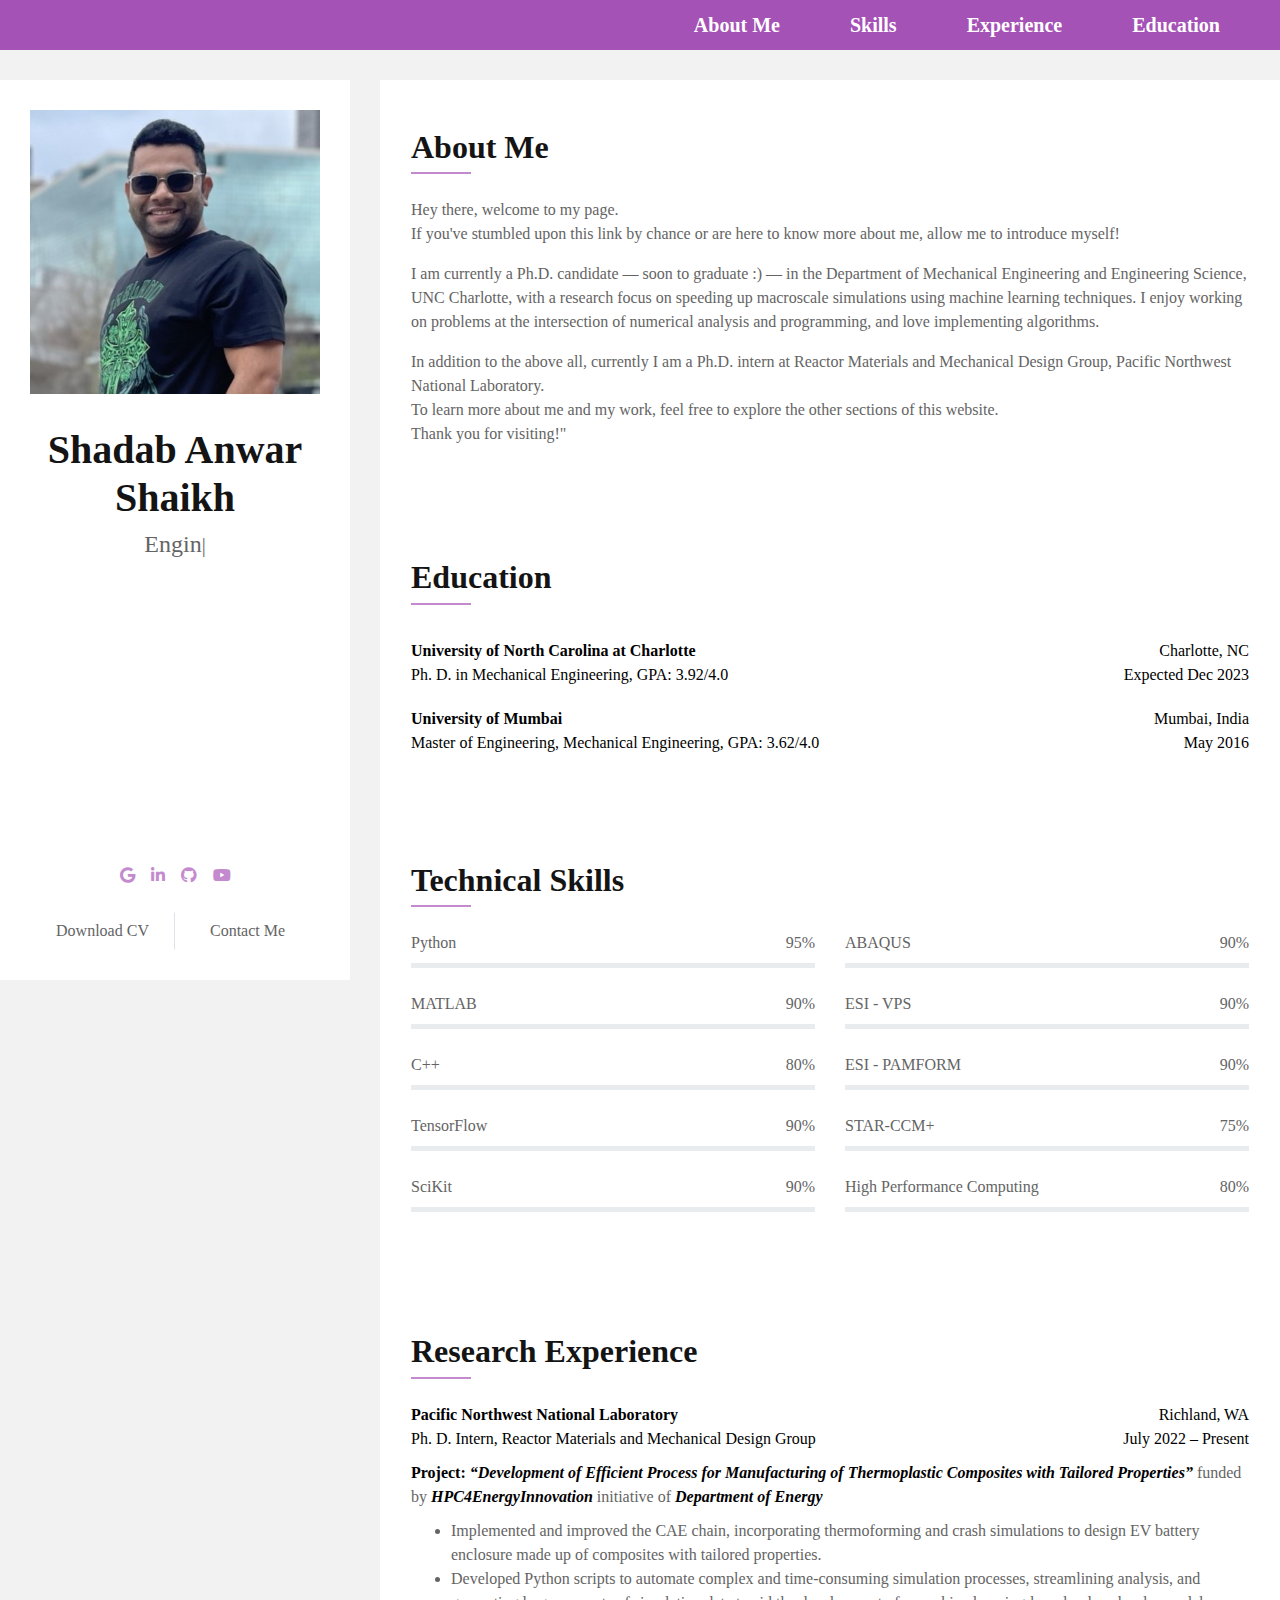
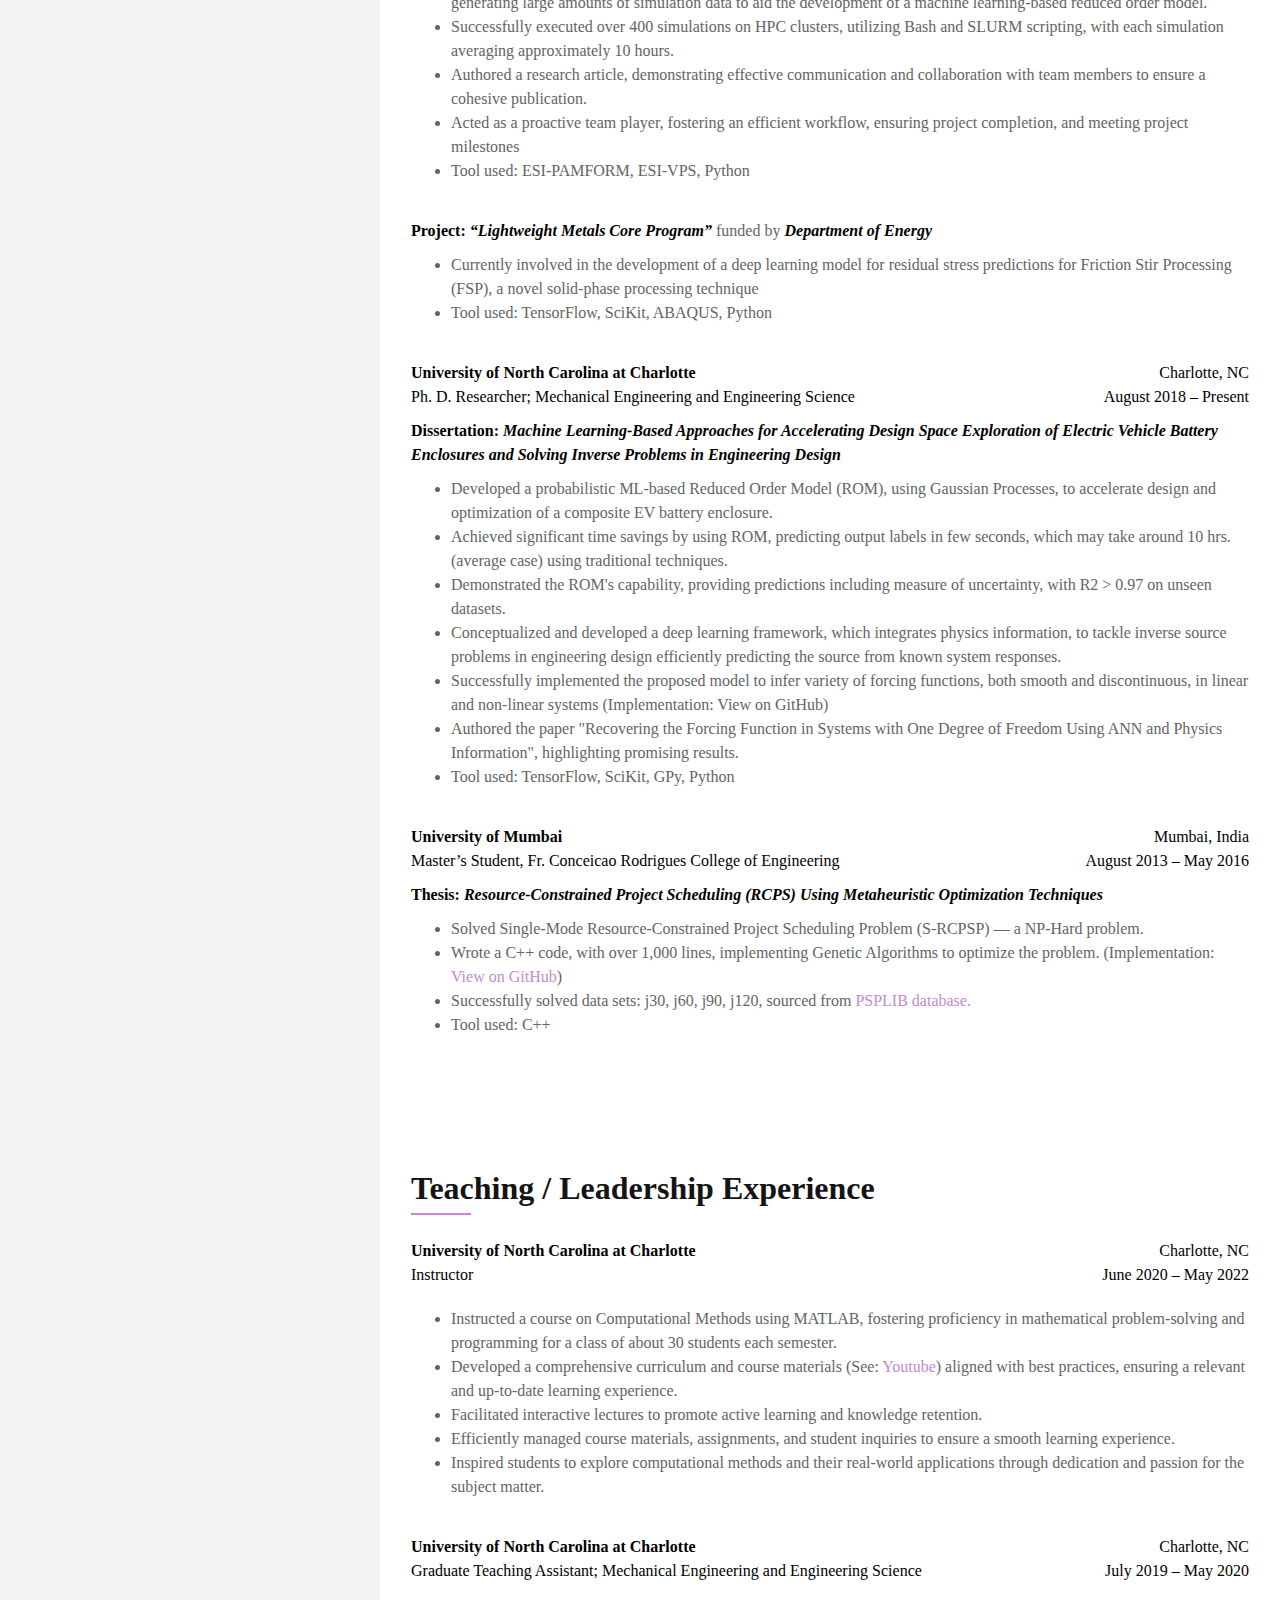
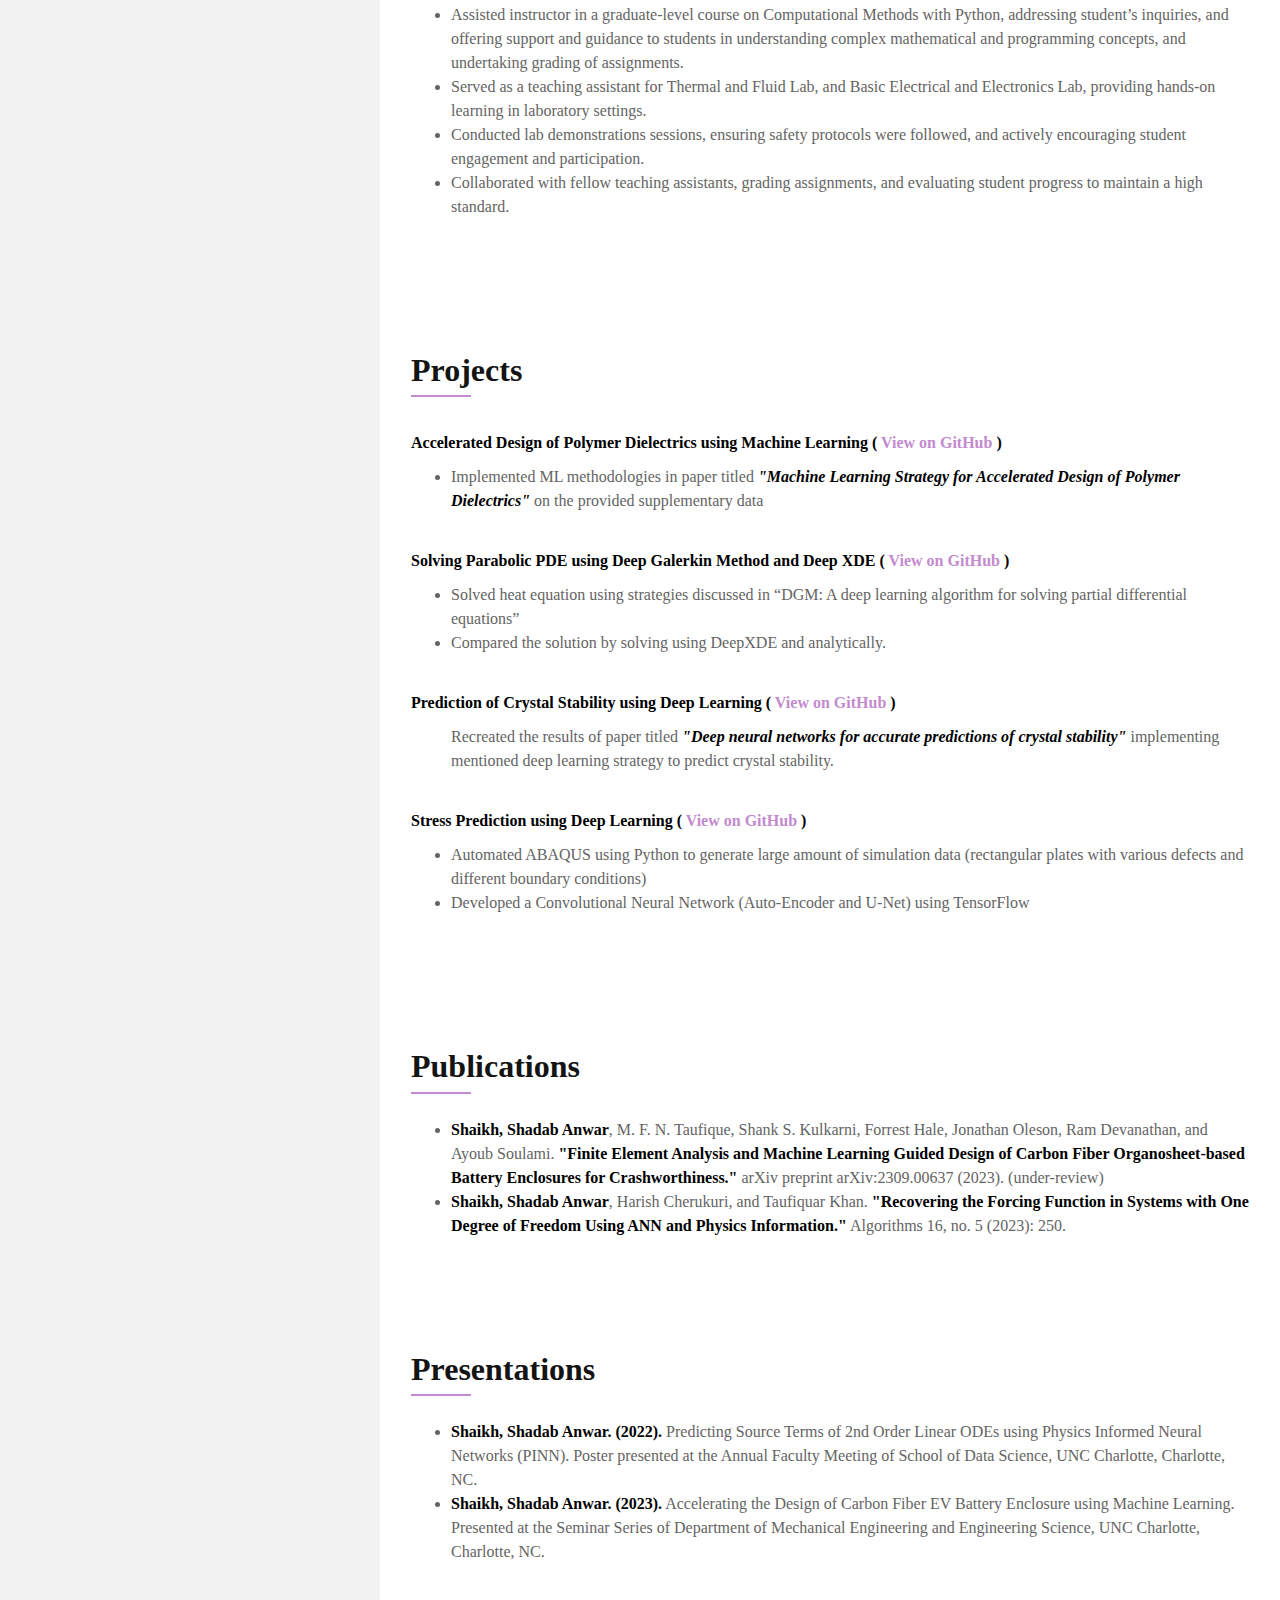
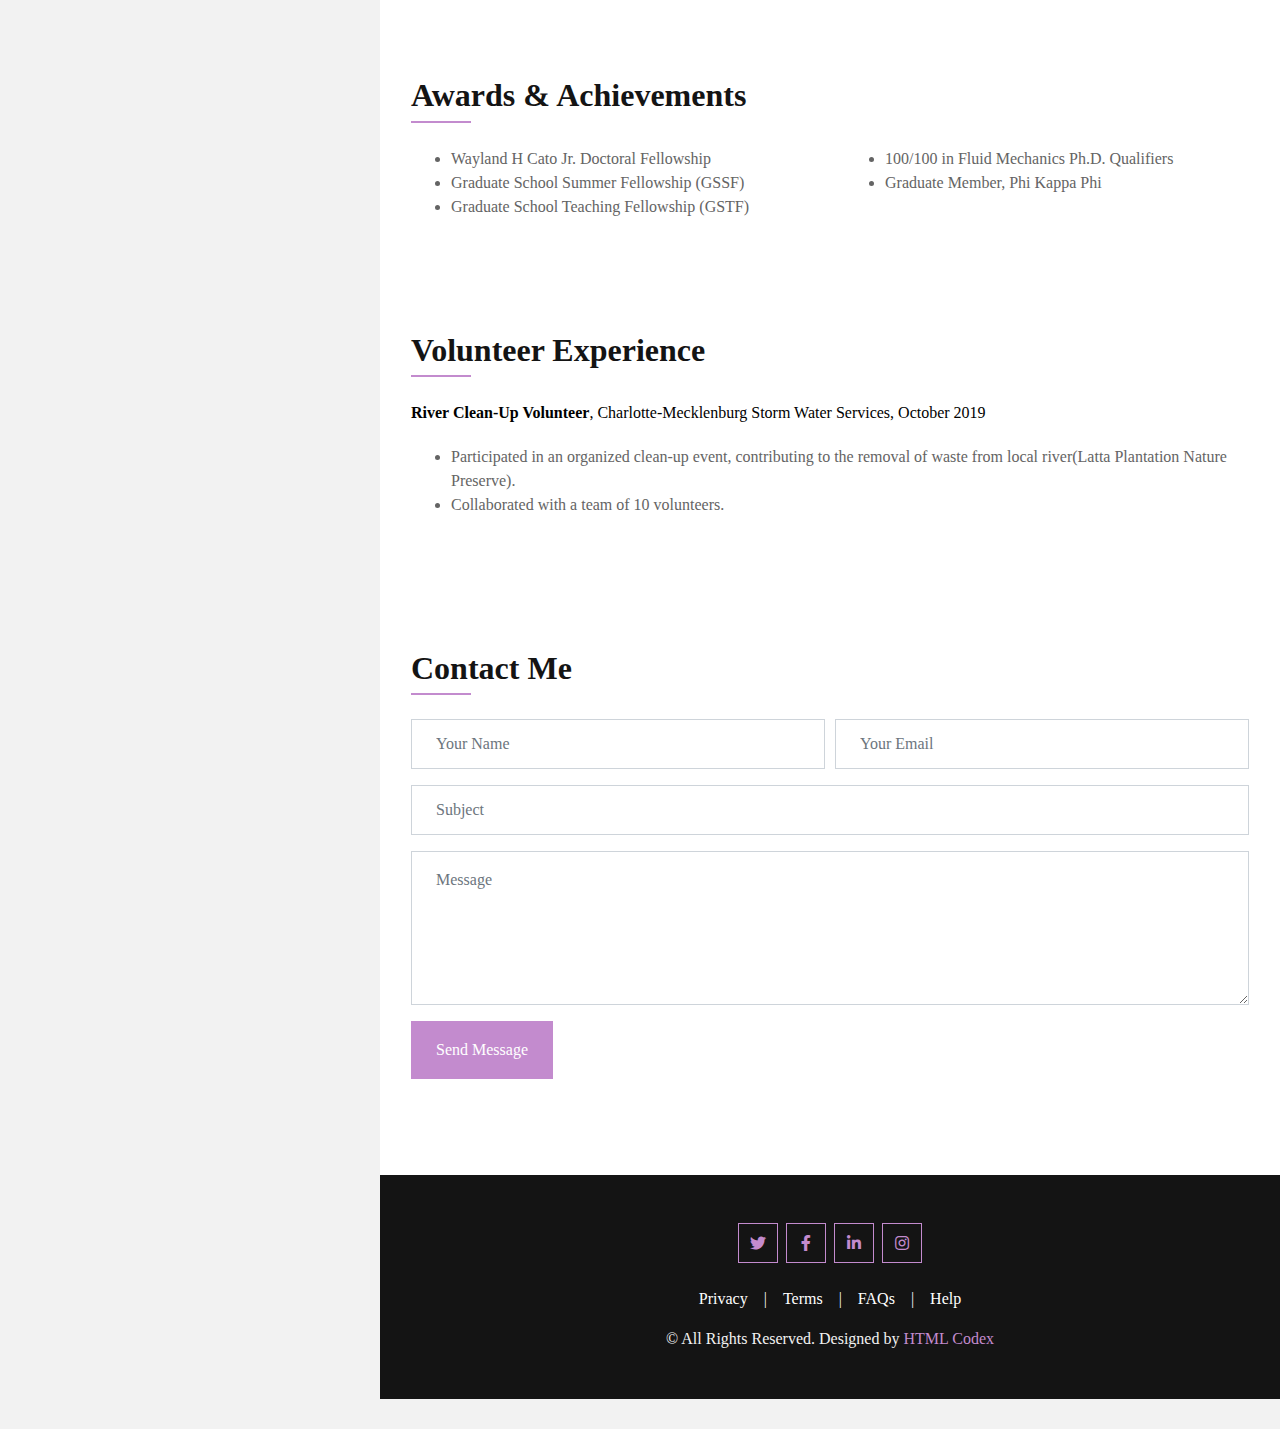
==== commit 88b97c34: "Update index.html" ====
--- a/index.html
+++ b/index.html
@@ -73,8 +73,8 @@
 										Hey there, welcome to my page.
 										<br/>
 										If you've stumbled upon this link by chance or are here to know more about me, allow me to introduce myself!
-										<p>I am currently a Ph.D. candidate — soon to graduate :) — in the Department of Mechanical Engineering and Engineering Science, UNC Charlotte, with a research focus on speeding up macroscale simulations in continuum mechanics using machine learning techniques. I enjoy working on problems at the intersection of numerical analysis and programming, and love implementing algorithms.  
-										<p>In addition to the above all, currently I am a Ph.D. intern at Reactor Materials and Mechanical Design Group, Pacific Northwest National Laboratory. In the early part of my career, I have invested significant number of years in academia back in India. 
+										<p>I am currently a Ph.D. candidate — soon to graduate :) — in the Department of Mechanical Engineering and Engineering Science, UNC Charlotte, with a research focus on speeding up macroscale simulations using machine learning techniques. I enjoy working on problems at the intersection of numerical analysis and programming, and love implementing algorithms.  
+										<p>In addition to the above all, currently I am a Ph.D. intern at Reactor Materials and Mechanical Design Group, Pacific Northwest National Laboratory.
 										<br/>
 										To learn more about me and my work, feel free to explore the other sections of this website. 
 										<br/>
@@ -106,6 +106,262 @@
 							</div>
 						</div> -->
 						<!-- Projects End -->	
+						<!-- Education Start -->	
+						<div class="container bg-white py-5">
+							<div class="row px-3">
+								<div class="col-12">
+									<h2 class="title position-relative pb-2 mb-4">Education</h2>
+								</div>
+								<div class="col-12">								
+									<div class="exp-description-body">
+										<div class="exp">
+											<span class="exp-header-title"> University of North Carolina at Charlotte </span>
+											<div class="divider"></div>
+											<div class="experience-duration">Charlotte, NC</div>
+										</div>
+										<div class="exp">
+											<span> Ph. D. in  Mechanical Engineering, GPA: 3.92/4.0 </span>
+											<div class="divider"></div>
+											<div>Expected Dec 2023</div>
+										</div>
+									</div>
+									<div class="exp-description-body">
+										<div class="exp">
+											<span class="exp-header-title"> University of Mumbai</span>
+											<div class="divider"></div>
+											<div class="experience-duration">Mumbai, India</div>
+										</div>
+										<div class="exp">
+											<span>Master of Engineering, Mechanical Engineering, GPA: 3.62/4.0 </span>
+											<div class="divider"></div>
+											<div>May 2016</div>
+										</div>
+									</div>
+									<!-- <div class="exp-description-body">
+										<div class="exp">
+											<span class="exp-header-title"> University of Mumbai</span>
+											<div class="divider"></div>
+											<div class="experience-duration">Mumbai, India</div>
+										</div>
+										<div class="exp">
+											<span>Bachelor of Engineering, Mechanical Engineering; GPA: 3.25/4.0</span>
+											<div class="divider"></div>
+											<div>May 2011</div>
+										</div>
+									</div> -->
+								</div>
+							</div>
+						</div>
+						<!-- Education End -->
+						<!-- Technical Skills Start -->
+						<div class="container bg-white py-5">
+							<div class="row px-3">
+								<div class="col-12">
+									<h2 class="title position-relative pb-2 mb-4">Technical Skills</h2>
+								</div>
+								<div class="col-sm-6">
+									<div class="skill mb-4">
+										<div class="d-flex justify-content-between">
+											<p class="mb-2">Python</p>
+											<p class="mb-2">95%</p>
+										</div>
+										<div class="progress">
+											<div class="progress-bar bg-purple" role="progressbar" aria-valuenow="95" aria-valuemin="0" aria-valuemax="100"></div>
+										</div>
+									</div>
+									<div class="skill mb-4">
+										<div class="d-flex justify-content-between">
+											<p class="mb-2">MATLAB</p>
+											<p class="mb-2">90%</p>
+										</div>
+										<div class="progress">
+											<div class="progress-bar bg-purple" role="progressbar" aria-valuenow="90" aria-valuemin="0" aria-valuemax="100"></div>
+										</div>
+									</div>
+									<div class="skill mb-4">
+										<div class="d-flex justify-content-between">
+											<p class="mb-2">C++</p>
+											<p class="mb-2">80%</p>
+										</div>
+										<div class="progress">
+											<div class="progress-bar bg-purple" role="progressbar" aria-valuenow="80" aria-valuemin="0" aria-valuemax="100"></div>
+										</div>
+									</div>
+									<div class="skill mb-4">
+										<div class="d-flex justify-content-between">
+											<p class="mb-2">TensorFlow</p>
+											<p class="mb-2">90%</p>
+										</div>
+										<div class="progress">
+											<div class="progress-bar bg-purple" role="progressbar" aria-valuenow="90" aria-valuemin="0" aria-valuemax="100"></div>
+										</div>
+									</div>
+									<div class="skill mb-4">
+										<div class="d-flex justify-content-between">
+											<p class="mb-2">SciKit</p>
+											<p class="mb-2">90%</p>
+										</div>
+										<div class="progress">
+											<div class="progress-bar bg-purple" role="progressbar" aria-valuenow="90" aria-valuemin="0" aria-valuemax="100"></div>
+										</div>
+									</div>
+								</div>
+								<div class="col-sm-6">
+									<div class="skill mb-4">
+										<div class="d-flex justify-content-between">
+											<p class="mb-2">ABAQUS</p>
+											<p class="mb-2">90%</p>
+										</div>
+										<div class="progress">
+											<div class="progress-bar bg-purple" role="progressbar" aria-valuenow="90" aria-valuemin="0" aria-valuemax="100"></div>
+										</div>
+									</div>
+									<div class="skill mb-4">
+										<div class="d-flex justify-content-between">
+											<p class="mb-2">ESI - VPS</p>
+											<p class="mb-2">90%</p>
+										</div>
+										<div class="progress">
+											<div class="progress-bar bg-purple" role="progressbar" aria-valuenow="90" aria-valuemin="0" aria-valuemax="100"></div>
+										</div>
+									</div>
+									<div class="skill mb-4">
+										<div class="d-flex justify-content-between">
+											<p class="mb-2">ESI - PAMFORM</p>
+											<p class="mb-2">90%</p>
+										</div>
+										<div class="progress">
+											<div class="progress-bar bg-purple" role="progressbar" aria-valuenow="90" aria-valuemin="0" aria-valuemax="100"></div>
+										</div>
+									</div>
+									<div class="skill mb-4">
+										<div class="d-flex justify-content-between">
+											<p class="mb-2">STAR-CCM+</p>
+											<p class="mb-2">75%</p>
+										</div>
+										<div class="progress">
+											<div class="progress-bar bg-purple" role="progressbar" aria-valuenow="75" aria-valuemin="0" aria-valuemax="100"></div>
+										</div>
+									</div>
+									<div class="skill mb-4">
+										<div class="d-flex justify-content-between">
+											<p class="mb-2">High Performance Computing</p>
+											<p class="mb-2">80%</p>
+										</div>
+										<div class="progress">
+											<div class="progress-bar bg-purple" role="progressbar" aria-valuenow="90" aria-valuemin="0" aria-valuemax="100"></div>
+										</div>
+									</div>
+								</div>
+							</div>
+						</div>
+						<!-- Technical Skills End -->
+						
+						<!-- Technical Skills Start -->
+						<!-- <div class="container bg-white py-5">
+							<div class="row px-3">
+								<div class="col-12">
+									<h2 class="title position-relative pb-2 mb-4">Technical Skills</h2>
+								</div>
+								<div class="col-sm-6">
+									<div class="skill mb-4">
+										<div class="d-flex justify-content-between">
+											<p class="mb-2">Python</p>
+											<p class="mb-2">95%</p>
+										</div>
+										<div class="progress">
+											<div class="progress-bar bg-purple" role="progressbar" aria-valuenow="95" aria-valuemin="0" aria-valuemax="100"></div>
+										</div>
+									</div>
+									<div class="skill mb-4">
+										<div class="d-flex justify-content-between">
+											<p class="mb-2">MATLAB</p>
+											<p class="mb-2">90%</p>
+										</div>
+										<div class="progress">
+											<div class="progress-bar bg-purple" role="progressbar" aria-valuenow="90" aria-valuemin="0" aria-valuemax="100"></div>
+										</div>
+									</div>
+									<div class="skill mb-4">
+										<div class="d-flex justify-content-between">
+											<p class="mb-2">C++</p>
+											<p class="mb-2">80%</p>
+										</div>
+										<div class="progress">
+											<div class="progress-bar bg-purple" role="progressbar" aria-valuenow="80" aria-valuemin="0" aria-valuemax="100"></div>
+										</div>
+									</div>
+									<div class="skill mb-4">
+										<div class="d-flex justify-content-between">
+											<p class="mb-2">TensorFlow</p>
+											<p class="mb-2">90%</p>
+										</div>
+										<div class="progress">
+											<div class="progress-bar bg-purple" role="progressbar" aria-valuenow="90" aria-valuemin="0" aria-valuemax="100"></div>
+										</div>
+									</div>
+									<div class="skill mb-4">
+										<div class="d-flex justify-content-between">
+											<p class="mb-2">SciKit</p>
+											<p class="mb-2">90%</p>
+										</div>
+										<div class="progress">
+											<div class="progress-bar bg-purple" role="progressbar" aria-valuenow="90" aria-valuemin="0" aria-valuemax="100"></div>
+										</div>
+									</div>
+								</div>
+								<div class="col-sm-6">
+									<div class="skill mb-4">
+										<div class="d-flex justify-content-between">
+											<p class="mb-2">ABAQUS</p>
+											<p class="mb-2">90%</p>
+										</div>
+										<div class="progress">
+											<div class="progress-bar bg-purple" role="progressbar" aria-valuenow="90" aria-valuemin="0" aria-valuemax="100"></div>
+										</div>
+									</div>
+									<div class="skill mb-4">
+										<div class="d-flex justify-content-between">
+											<p class="mb-2">ESI - VPS</p>
+											<p class="mb-2">90%</p>
+										</div>
+										<div class="progress">
+											<div class="progress-bar bg-purple" role="progressbar" aria-valuenow="90" aria-valuemin="0" aria-valuemax="100"></div>
+										</div>
+									</div>
+									<div class="skill mb-4">
+										<div class="d-flex justify-content-between">
+											<p class="mb-2">ESI - PAMFORM</p>
+											<p class="mb-2">90%</p>
+										</div>
+										<div class="progress">
+											<div class="progress-bar bg-purple" role="progressbar" aria-valuenow="90" aria-valuemin="0" aria-valuemax="100"></div>
+										</div>
+									</div>
+									<div class="skill mb-4">
+										<div class="d-flex justify-content-between">
+											<p class="mb-2">STAR-CCM+</p>
+											<p class="mb-2">75%</p>
+										</div>
+										<div class="progress">
+											<div class="progress-bar bg-purple" role="progressbar" aria-valuenow="75" aria-valuemin="0" aria-valuemax="100"></div>
+										</div>
+									</div>
+									<div class="skill mb-4">
+										<div class="d-flex justify-content-between">
+											<p class="mb-2">High Performance Computing</p>
+											<p class="mb-2">80%</p>
+										</div>
+										<div class="progress">
+											<div class="progress-bar bg-purple" role="progressbar" aria-valuenow="90" aria-valuemin="0" aria-valuemax="100"></div>
+										</div>
+									</div>
+								</div>
+							</div>
+						</div> -->
+						<!-- Technical Skills End -->
+						
+						
 						<!-- Research Experience Start -->
 						<div class="container bg-white py-5">
 							<div class="row px-3">
@@ -120,7 +376,7 @@
 											<div class="experience-duration">Richland, WA</div>
 										</div>
 										<div class="exp">
-											<span> Ph. D. Intern; Reactor Materials and Mechanical Design </span>
+											<span> Ph. D. Intern, Reactor Materials and Mechanical Design Group </span>
 											<div class="divider"></div>
 											<div>July 2022 – Present </div>
 										</div>
@@ -149,7 +405,7 @@
 												<div class="exp-description-body">
 													<ul class="exp-list">
 													  <li>Currently involved in the development of a deep learning model for residual stress predictions for Friction Stir Processing (FSP),  a novel solid-phase processing technique</li>
-													  <li>Tool used: ABAQUS, TensorFlow, Python</li>													  
+													  <li>Tool used: TensorFlow, SciKit, ABAQUS, Python</li>													  
 													</ul>
 												</div>
 											</div>
@@ -179,6 +435,7 @@
 														<li>Conceptualized and developed a deep learning framework, which integrates physics information, to tackle inverse source problems in engineering design efficiently predicting the source from known system responses.</li>
 														<li>Successfully implemented the proposed model to infer variety of forcing functions, both smooth and discontinuous, in linear and non-linear systems (Implementation: View on GitHub)</li>
 														<li>Authored the paper "Recovering the Forcing Function in Systems with One Degree of Freedom Using ANN and Physics Information", highlighting promising results.</li>
+														<li>Tool used: TensorFlow, SciKit, GPy, Python</li>
 													</ul>
 												</div>
 											</div>
@@ -191,7 +448,7 @@
 											<div class="experience-duration">Mumbai, India</div>
 										</div>
 										<div class="exp">
-											<span>Master’s Student;  Fr. Conceicao Rodrigues College of Engineering	</span>
+											<span>Master’s Student,  Fr. Conceicao Rodrigues College of Engineering	</span>
 											<div class="divider"></div>
 											<div>August 2013 – May 2016</div>
 										</div>
@@ -204,7 +461,7 @@
 													<ul class="exp-list">
 														<li>Solved Single-Mode Resource-Constrained Project Scheduling Problem (S-RCPSP) — a NP-Hard problem.</li>
 														<li>Wrote a C++ code, with over 1,000 lines, implementing Genetic Algorithms to optimize the problem. (Implementation: <a href="https://github.com/shadzzz90/RCPSP-Genetic-Algorithm">View on GitHub</a>)</li>
-														<li>Successfully solved data sets: j30, j60, j90, j120, sourced from <a href="http://www.om-db.wi.tum.de/psplib/data.html">PSPLIB database.</a></li>														
+														<li>Successfully solved data sets: j30, j60, j90, j120, sourced from <a href="http://www.om-db.wi.tum.de/psplib/data.html">PSPLIB database.</a></li>					<li>Tool used: C++</li>														
 													</ul>
 												</div>
 											</div>
@@ -213,85 +470,12 @@
 								</div>
 							</div>
 						</div>
-						<!-- Research Experience End -->	
-						<!-- Other Projects Start -->	
-						<div class="container bg-white py-5">
-							<div class="row px-3">
-								<div class="col-12">
-									<h2 class="title position-relative pb-2 mb-4">Projects</h2>
-								</div>
-								<div class="col-12">
-									<div>
-										<div>
-											<div class="exp-description">
-												<div class="exp-description-title">
-													<span class="exp-header-title">Accelerated Design of Polymer Dielectrics using Machine Learning </span>
-												</div>
-												<div class="exp-description-body">
-													<ul class="exp-list">
-														<li>Implemented ML methodologies in paper titled <span class="exp-header">"Machine Learning Strategy for Accelerated Design of Polymer Dielectrics"</span>  in a hands-on mini project. </li>
-														<li><span class="exp-header">Implementation: </span> <a href="https://github.com/shadzzz90/Machine-Learning-for-Accelerated-Polymer-Design"> View on GitHub </a></li>
-													</ul>
-												</div>
-											</div>
-										</div>										
-									</div>	
-									<div>
-										<div>
-											<div class="exp-description">
-												<div class="exp-description-title">
-													<span class="exp-header-title">Solving Parabolic PDE using Deep Galerkin Method and Deep XDE </span>
-												</div>
-												<div class="exp-description-body">
-													<ul class="exp-list">
-														<li>Solved heat equation using strategies discussed in “DGM: A deep learning algorithm for solving partial differential equations”</li>
-														<li>Compared the solution by solving using DeepXDE and analytically.</li>
-														<li><span class="exp-header">Implementation: </span> <a href="https://github.com/shadzzz90/Heat-Equation-using-Deep-Galerkin-Method-and-DeepXDE"> View on GitHub </a></li>
-													</ul>
-												</div>
-											</div>
-										</div>										
-									</div>	
-									<div>
-										<div>
-											<div class="exp-description">
-												<div class="exp-description-title">
-													<span class="exp-header-title">Prediction of Crystal Stability using Deep Learning</span>
-												</div>
-												<div class="exp-description-body">
-													<ul class="exp-list">
-														Recreated the results of paper titled  <span class="exp-header">"Deep neural networks for accurate predictions of crystal stability"</span> implementing mentioned deep learning strategy to predict crystal stability.
-														<li><span class="exp-header">Implementation: </span> <a href="https://github.com/shadzzz90/Deep-Neural-Network-for-Predcition-of-Crystal-Stability"> View on GitHub </a></li>
-													</ul>
-												</div>
-											</div>
-										</div>
-									</div>
-									<div>
-										<div>
-											<div class="exp-description">
-												<div class="exp-description-title">
-													<span class="exp-header-title">Stress Prediction using Deep Learning </span>
-												</div>
-												<div class="exp-description-body">
-													<ul class="exp-list">
-														<li>Automated ABAQUS using Python to generate large amount of simulation data (rectangular plates with various defects and different boundary conditions)</li>
-														<li>Developed a Convolutional Neural Network (Auto-Encoder and U-Net) using TensorFlow</li>
-														<li><span class="exp-header">Implementation: </span> <a href="https://github.com/shadzzz90/Stress-Prediction-Using-Deep-Learning"> View on GitHub </a></li>
-													</ul>
-												</div>
-											</div>
-										</div>										
-									</div>										
-								</div>
-							</div>
-						</div>
-						<!-- Other Projects End -->	
+						<!-- Research Experience End -->
 						<!-- Teaching Experience Start -->	
 						<div class="container bg-white py-5">
 							<div class="row px-3">
 								<div class="col-12">
-									<h2 class="title position-relative pb-2 mb-4">Leadership / Teaching Experience</h2>
+									<h2 class="title position-relative pb-2 mb-4">Teaching / Leadership Experience</h2>
 								</div>
 								<div class="col-12">
 									<div>
@@ -310,7 +494,7 @@
 												<div class="exp-description-body">
 													<ul class="exp-list">
 														<li>Instructed a course on Computational Methods using MATLAB, fostering proficiency in mathematical problem-solving and programming for a class of about 30 students each semester.</li>
-														<li>Developed a comprehensive curriculum and course materials aligned with best practices, ensuring a relevant and up-to-date learning experience. </li>
+														<li>Developed a comprehensive curriculum and course materials (See: <a href="https://www.youtube.com/channel/UCizDVwZ8INhixZWVhFTyb3Q">Youtube</a>) aligned with best practices, ensuring a relevant and up-to-date learning experience. </li>
 														<li>Facilitated interactive lectures to promote active learning and knowledge retention.</li>
 														<li>Efficiently managed course materials, assignments, and student inquiries to ensure a smooth learning experience.</li>
 														<li>Inspired students to explore computational methods and their real-world applications through dedication and passion for the subject matter.</li>														
@@ -346,54 +530,76 @@
 								</div>
 							</div>
 						</div>
-						<!-- Teaching Experience End -->					
-						<!-- Education Start -->	
+						<!-- Teaching Experience End -->			
+						<!-- Other Projects Start -->	
 						<div class="container bg-white py-5">
 							<div class="row px-3">
 								<div class="col-12">
-									<h2 class="title position-relative pb-2 mb-4">Education</h2>
-								</div>
-								<div class="col-12">								
-									<div class="exp-description-body">
-										<div class="exp">
-											<span class="exp-header-title"> University of North Carolina at Charlotte </span>
-											<div class="divider"></div>
-											<div class="experience-duration">Charlotte, NC</div>
-										</div>
-										<div class="exp">
-											<span> Ph. D. in  Mechanical Engineering; GPA: 3.92/4.0 </span>
-											<div class="divider"></div>
-											<div>Expected Dec 2023</div>
-										</div>
-									</div>
-									<div class="exp-description-body">
-										<div class="exp">
-											<span class="exp-header-title"> University of Mumbai</span>
-											<div class="divider"></div>
-											<div class="experience-duration">Mumbai, India</div>
-										</div>
-										<div class="exp">
-											<span>Master of Engineering, Mechanical Engineering; GPA: 3.62/4.0 </span>
-											<div class="divider"></div>
-											<div>May 2016</div>
-										</div>
-									</div>
-									<div class="exp-description-body">
-										<div class="exp">
-											<span class="exp-header-title"> University of Mumbai</span>
-											<div class="divider"></div>
-											<div class="experience-duration">Mumbai, India</div>
-										</div>
-										<div class="exp">
-											<span>Bachelor of Engineering, Mechanical Engineering; GPA: 3.25/4.0</span>
-											<div class="divider"></div>
-											<div>May 2011</div>
-										</div>
-									</div>
-								</div>
-							</div>
-						</div>
-						<!-- Education End -->
+									<h2 class="title position-relative pb-2 mb-4">Projects</h2>
+								</div>
+								<div class="col-12">
+									<div>
+										<div>
+											<div class="exp-description">
+												<div class="exp-description-title">
+													<span class="exp-header-title">Accelerated Design of Polymer Dielectrics using Machine Learning (<a href="https://github.com/shadzzz90/Machine-Learning-for-Accelerated-Polymer-Design"> View on GitHub </a>)</span>
+												</div>
+												<div class="exp-description-body">
+													<ul class="exp-list">
+														<li>Implemented ML methodologies in paper titled <span class="exp-header">"Machine Learning Strategy for Accelerated Design of Polymer Dielectrics"</span>  on the provided supplementary data </li>
+													</ul>
+												</div>
+											</div>
+										</div>										
+									</div>	
+									<div>
+										<div>
+											<div class="exp-description">
+												<div class="exp-description-title">
+													<span class="exp-header-title">Solving Parabolic PDE using Deep Galerkin Method and Deep XDE (<a href="https://github.com/shadzzz90/Heat-Equation-using-Deep-Galerkin-Method-and-DeepXDE"> View on GitHub </a>)</span>
+												</div>
+												<div class="exp-description-body">
+													<ul class="exp-list">
+														<li>Solved heat equation using strategies discussed in “DGM: A deep learning algorithm for solving partial differential equations”</li>
+														<li>Compared the solution by solving using DeepXDE and analytically.</li>
+													</ul>
+												</div>
+											</div>
+										</div>										
+									</div>	
+									<div>
+										<div>
+											<div class="exp-description">
+												<div class="exp-description-title">
+													<span class="exp-header-title">Prediction of Crystal Stability using Deep Learning (<a href="https://github.com/shadzzz90/Deep-Neural-Network-for-Predcition-of-Crystal-Stability"> View on GitHub </a>)</span>
+												</div>
+												<div class="exp-description-body">
+													<ul class="exp-list">
+														Recreated the results of paper titled  <span class="exp-header">"Deep neural networks for accurate predictions of crystal stability"</span> implementing mentioned deep learning strategy to predict crystal stability.
+													</ul>
+												</div>
+											</div>
+										</div>
+									</div>
+									<div>
+										<div>
+											<div class="exp-description">
+												<div class="exp-description-title">
+													<span class="exp-header-title">Stress Prediction using Deep Learning (<a href="https://github.com/shadzzz90/Stress-Prediction-Using-Deep-Learning"> View on GitHub </a>)</span>
+												</div>
+												<div class="exp-description-body">
+													<ul class="exp-list">
+														<li>Automated ABAQUS using Python to generate large amount of simulation data (rectangular plates with various defects and different boundary conditions)</li>
+														<li>Developed a Convolutional Neural Network (Auto-Encoder and U-Net) using TensorFlow</li>
+													</ul>
+												</div>
+											</div>
+										</div>										
+									</div>										
+								</div>
+							</div>
+						</div>
+						<!-- Other Projects End -->	
 						<!-- Publications Start -->	
 						<div class="container bg-white py-5">
 							<div class="row px-3">
@@ -430,11 +636,15 @@
 								<div class="col-12">
 									<h2 class="title position-relative pb-2 mb-4">Awards & Achievements</h2>
 								</div>
-								<div class="col-12">
+								<div class="col-md-6"> <!-- First column -->
 									<ul class="exp-list">
-										<li>Wayland H Cato Jr. Doctoral Fellowship </li>
-										<li>Graduate School Summer Fellowship (GSSF) </li>
+										<li>Wayland H Cato Jr. Doctoral Fellowship</li>
+										<li>Graduate School Summer Fellowship (GSSF)</li>
 										<li>Graduate School Teaching Fellowship (GSTF)</li>
+									</ul>
+								</div>
+								<div class="col-md-6"> <!-- Second column -->
+									<ul class="exp-list">
 										<li>100/100 in Fluid Mechanics Ph.D. Qualifiers</li>
 										<li>Graduate Member, Phi Kappa Phi</li>										
 									</ul>
@@ -442,100 +652,7 @@
 							</div>
 						</div>
 						<!-- Awards & Achievements End -->
-						<!-- Skills Start -->
-						<div class="container bg-white py-5">
-							<div class="row px-3">
-								<div class="col-12">
-									<h2 class="title position-relative pb-2 mb-4">Skills</h2>
-								</div>
-								<div class="col-sm-6">
-									<div class="skill mb-4">
-										<div class="d-flex justify-content-between">
-											<p class="mb-2">Python</p>
-											<p class="mb-2">95%</p>
-										</div>
-										<div class="progress">
-											<div class="progress-bar bg-purple" role="progressbar" aria-valuenow="95" aria-valuemin="0" aria-valuemax="100"></div>
-										</div>
-									</div>
-									<div class="skill mb-4">
-										<div class="d-flex justify-content-between">
-											<p class="mb-2">MATLAB</p>
-											<p class="mb-2">90%</p>
-										</div>
-										<div class="progress">
-											<div class="progress-bar bg-purple-75" role="progressbar" aria-valuenow="85" aria-valuemin="0" aria-valuemax="100"></div>
-										</div>
-									</div>
-									<div class="skill mb-4">
-										<div class="d-flex justify-content-between">
-											<p class="mb-2">C++</p>
-											<p class="mb-2">80%</p>
-										</div>
-										<div class="progress">
-											<div class="progress-bar bg-purple-50" role="progressbar" aria-valuenow="90" aria-valuemin="0" aria-valuemax="100"></div>
-										</div>
-									</div>
-									<div class="skill mb-4">
-										<div class="d-flex justify-content-between">
-											<p class="mb-2">TensorFlow</p>
-											<p class="mb-2">90%</p>
-										</div>
-										<div class="progress">
-											<div class="progress-bar bg-purple-50" role="progressbar" aria-valuenow="90" aria-valuemin="0" aria-valuemax="100"></div>
-										</div>
-									</div>
-									<div class="skill mb-4">
-										<div class="d-flex justify-content-between">
-											<p class="mb-2">SciKit</p>
-											<p class="mb-2">90%</p>
-										</div>
-										<div class="progress">
-											<div class="progress-bar bg-purple-50" role="progressbar" aria-valuenow="90" aria-valuemin="0" aria-valuemax="100"></div>
-										</div>
-									</div>
-								</div>
-								<div class="col-sm-6">
-									<div class="skill mb-4">
-										<div class="d-flex justify-content-between">
-											<p class="mb-2">ABAQUS</p>
-											<p class="mb-2">90%</p>
-										</div>
-										<div class="progress">
-											<div class="progress-bar bg-purple-10" role="progressbar" aria-valuenow="85" aria-valuemin="0" aria-valuemax="100"></div>
-										</div>
-									</div>
-									<div class="skill mb-4">
-										<div class="d-flex justify-content-between">
-											<p class="mb-2">ESI - VPS and PAMFORM</p>
-											<p class="mb-2">90%</p>
-										</div>
-										<div class="progress">
-											<div class="progress-bar bg-purple-10" role="progressbar" aria-valuenow="85" aria-valuemin="0" aria-valuemax="100"></div>
-										</div>
-									</div>
-									<div class="skill mb-4">
-										<div class="d-flex justify-content-between">
-											<p class="mb-2">STAR-CCM+</p>
-											<p class="mb-2">75%</p>
-										</div>
-										<div class="progress">
-											<div class="progress-bar bg-purple-10" role="progressbar" aria-valuenow="85" aria-valuemin="0" aria-valuemax="100"></div>
-										</div>
-									</div>
-									<div class="skill mb-4">
-										<div class="d-flex justify-content-between">
-											<p class="mb-2">HPC</p>
-											<p class="mb-2">90%</p>
-										</div>
-										<div class="progress">
-											<div class="progress-bar bg-purple-10" role="progressbar" aria-valuenow="85" aria-valuemin="0" aria-valuemax="100"></div>
-										</div>
-									</div>
-								</div>
-							</div>
-						</div>
-						<!-- Skills End -->
+	
 						<!-- Volunteer Experience Start -->	
 						<div class="container bg-white py-5">
 							<div class="row px-3">
@@ -545,15 +662,13 @@
 								<div class="col-12">
 								<div>
 										<div class="exp">
-											<span class="exp-header-title">River Clean-Up Volunteer</span>											
-										</div>
-										<div>
-											<div class="exp-description">
-												<div class="exp-description-body">
-													<ul class="exp-list">
-														<li><span class="exp-header-title">Organization Name:</span>Charlotte-Mecklenburg Storm Water Services</li>
-														<li><span class="exp-header-title">Charlotte, NC, </span>October 2019</li>
-														<li>Participated in an organized clean-up event, contributing to the removal of waste from local river.(Latta Plantation Nature Preserve)</li>
+											<span class="exp-header-title">River Clean-Up Volunteer</span>, Charlotte-Mecklenburg Storm Water Services, October 2019										
+										</div>
+										<div>
+											<div class="exp-description">
+												<div class="exp-description-body">
+													<ul class="exp-list">
+														<li>Participated in an organized clean-up event, contributing to the removal of waste from local river(Latta Plantation Nature Preserve).</li>
 														<li>Collaborated with a team of 10 volunteers.</li>
 													</ul>
 												</div>
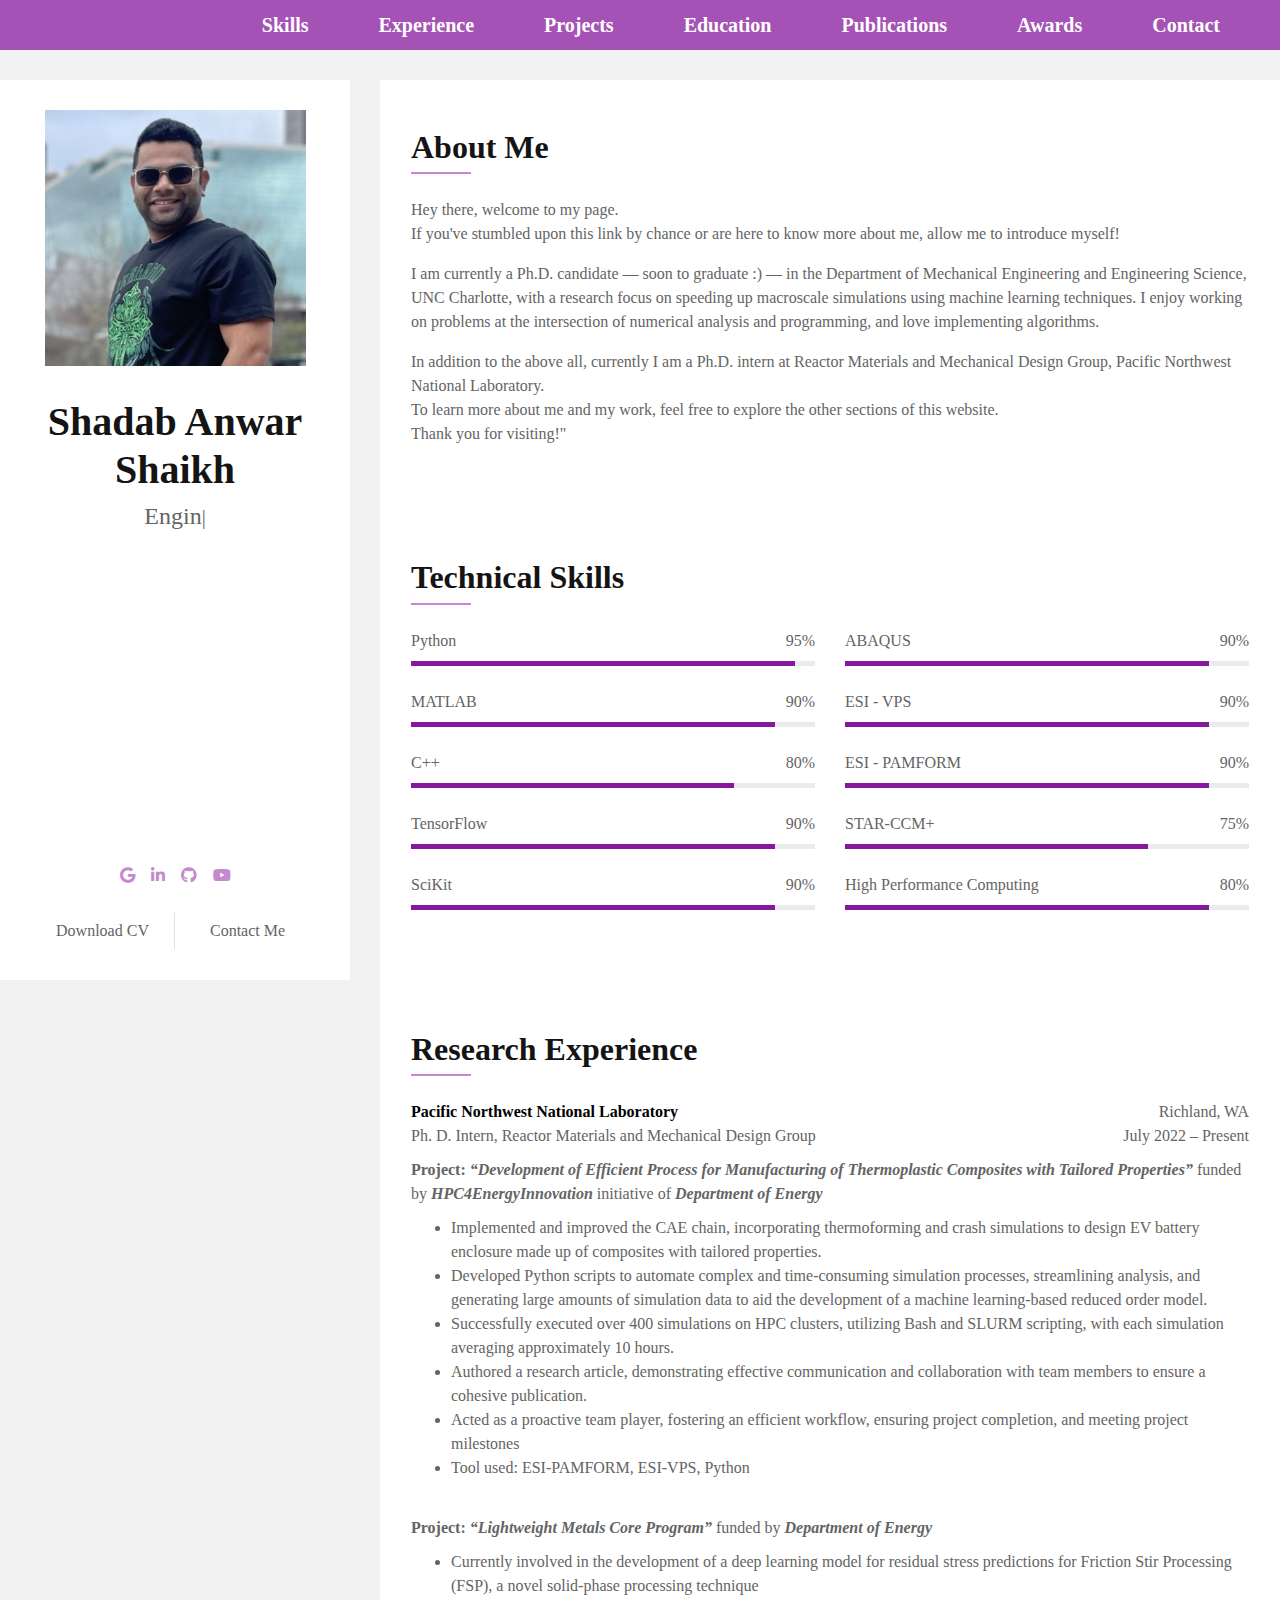
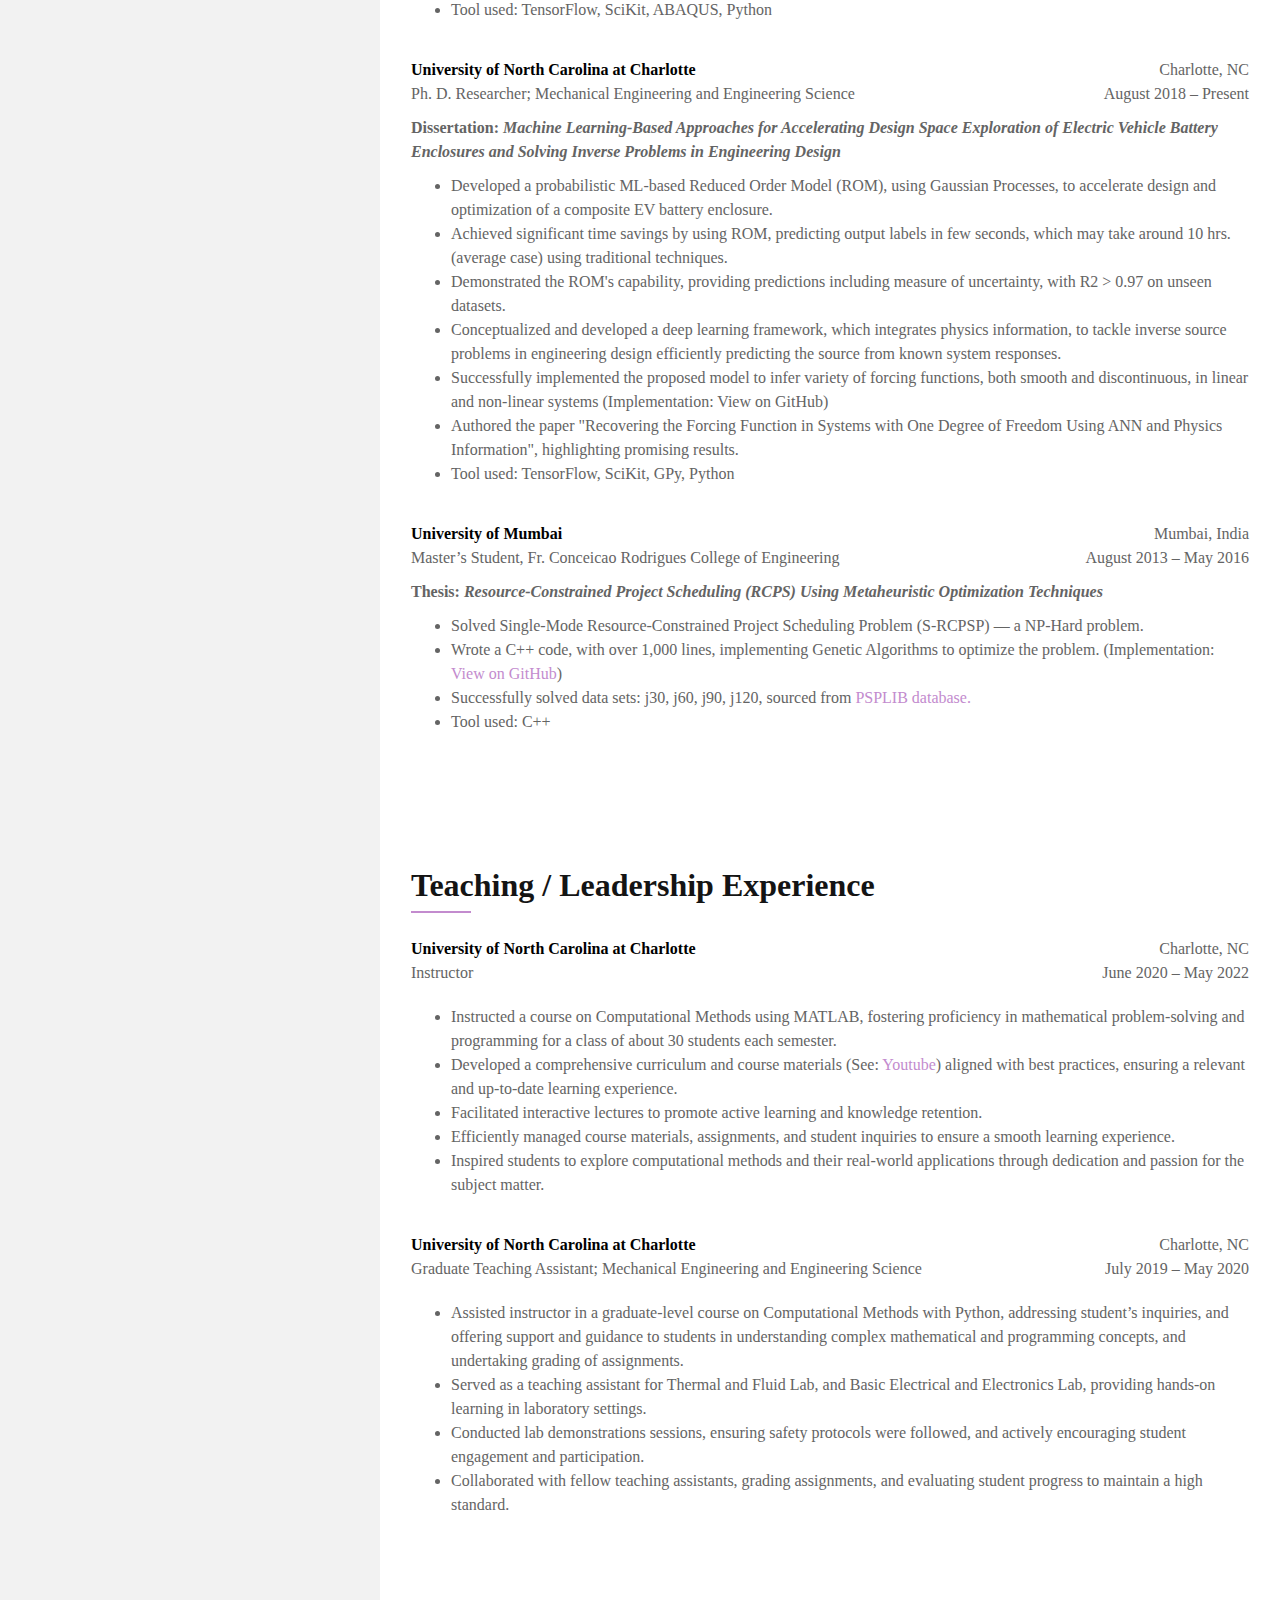
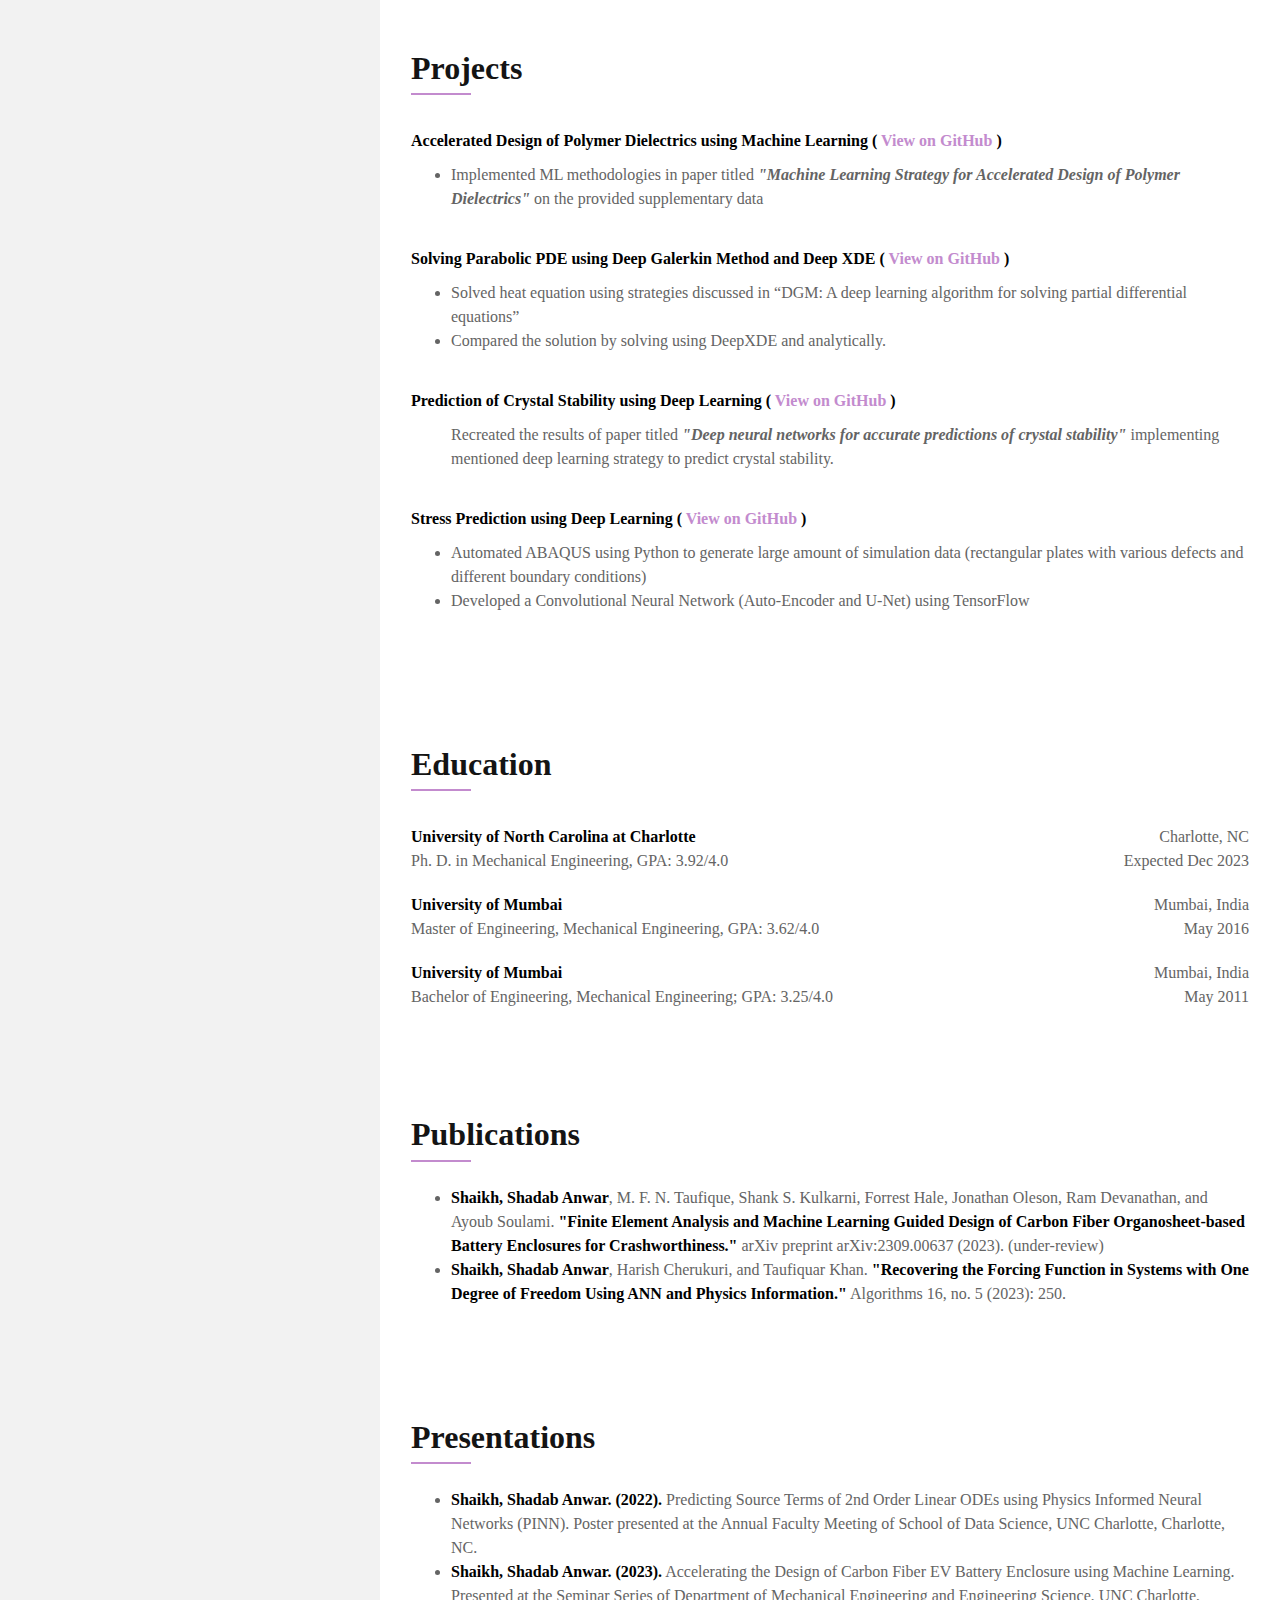
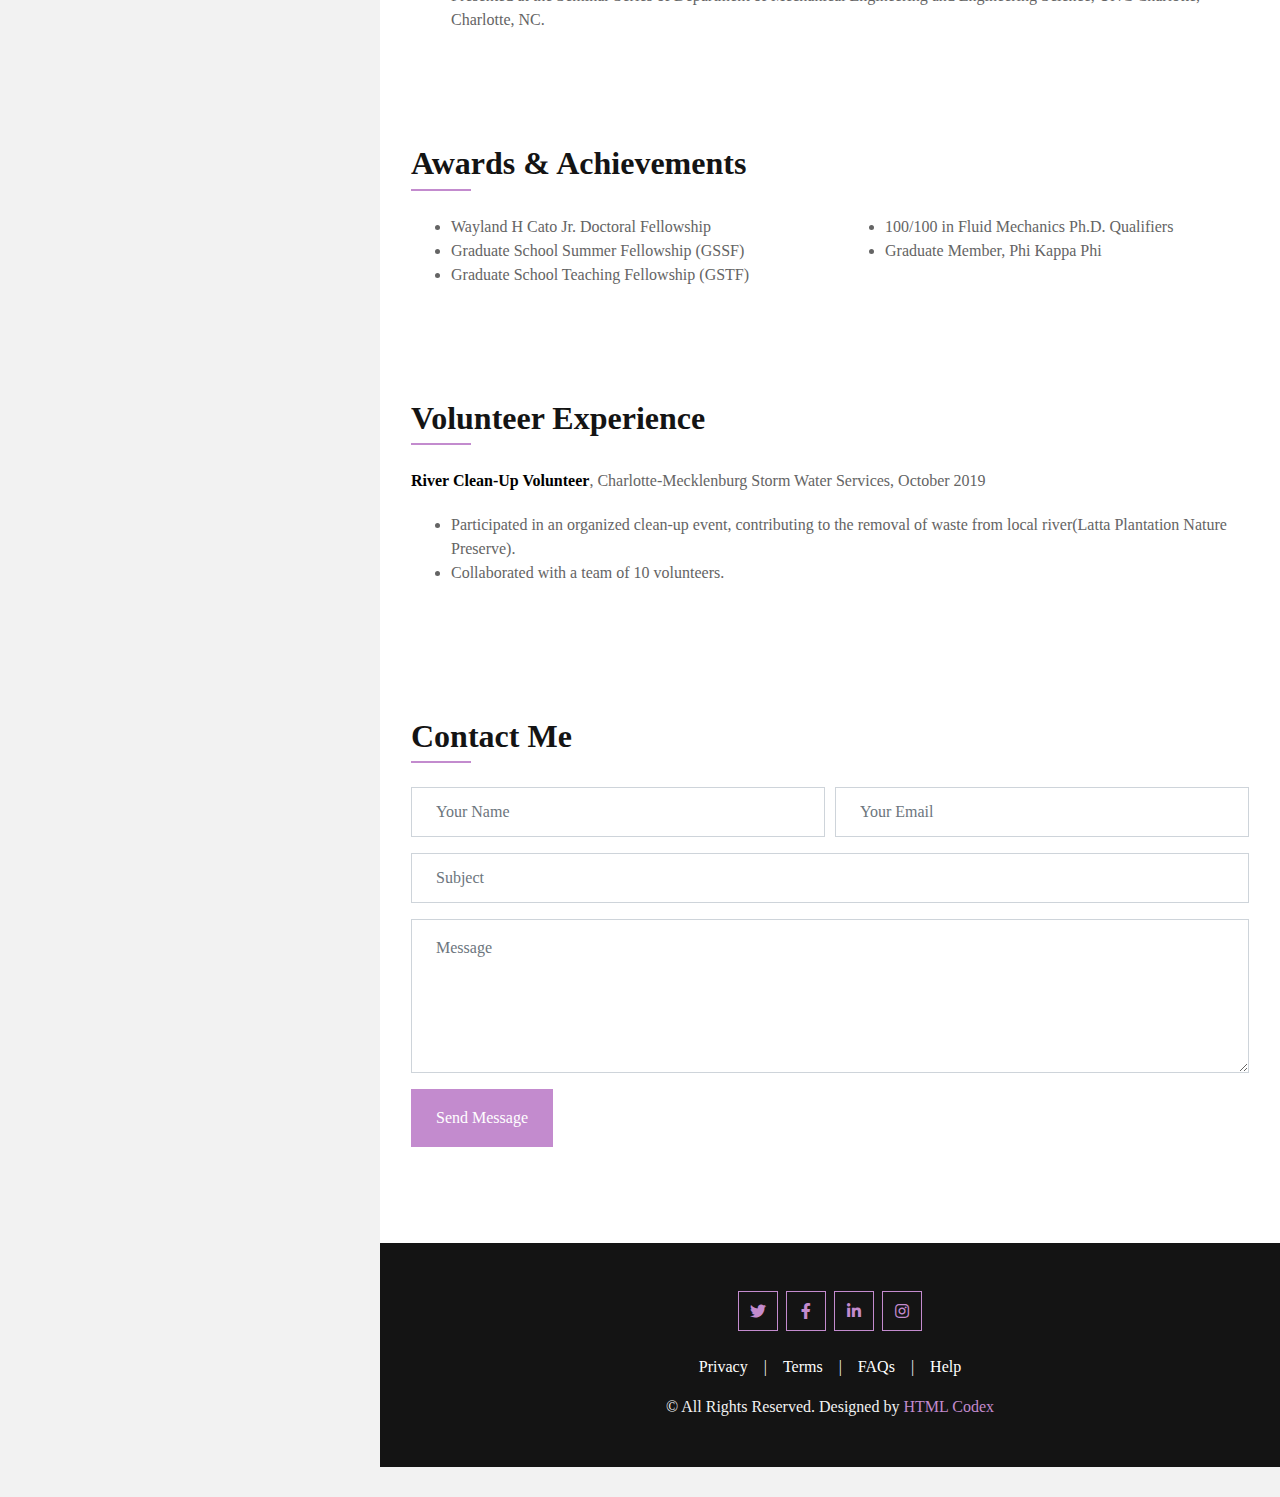
==== commit b863da27: "new_editv2" ====
--- a/index.html
+++ b/index.html
@@ -29,17 +29,19 @@
         <div>
 			<div class="header bg-purple-75">
 				<ul class="nav navbar-nav navbar-right" data-in="fadeInDown" data-out="fadeOutUp">
-				
-                    <li class="smooth-menu"><a class="tab-link active" onclick="openTab(event, 'about')">About Me</a></li>
-                    <li class="smooth-menu"><a class="tab-link" onclick="openTab(event, 'skills')">Skills</a></li>
-                    <li class="smooth-menu"><a class="tab-link" onclick="openTab(event, 'experience')">Experience</a></li>                        
-                    <li class="smooth-menu"><a class="tab-link" onclick="openTab(event, 'education')">Education</a></li>
+					<li class="smooth-menu"><a class="tab-link" href="#skills">Skills</a></li>
+					<li class="smooth-menu"><a class="tab-link" href="#researchExperience">Experience</a></li>
+					<li class="smooth-menu"><a class="tab-link" href="#projects">Projects</a></li>
+					<li class="smooth-menu"><a class="tab-link" href="#education">Education</a></li>
+					<li class="smooth-menu"><a class="tab-link" href="#publications">Publications</a></li>
+					<li class="smooth-menu"><a class="tab-link" href="#awards">Awards</a></li>
+					<li class="smooth-menu"><a class="tab-link" href="#contact">Contact</a></li>
                 </ul>
 			</div>
 			<div class="wrapper">
 				<div class="sidebar">
-					<div class="sidebar-text d-flex flex-column h-100 justify-content-center text-center">
-						<img class="w-100 img-fluid mb-4" src="img/profile.jpeg" alt="Image">
+					<div class="sidebar-text d-flex flex-column h-100 justify-content-center text-center scrollu">
+						<img class="img-fluid mb-4 profile-pic" src="img/profile.jpeg" alt="Image">
 						<h1 class="mt-2">Shadab Anwar Shaikh</h1>
 						<div class="mb-4" style="height: 22px;">
 							<h4 class="typed-text-output d-inline-block text-body"></h4>
@@ -106,55 +108,8 @@
 							</div>
 						</div> -->
 						<!-- Projects End -->	
-						<!-- Education Start -->	
-						<div class="container bg-white py-5">
-							<div class="row px-3">
-								<div class="col-12">
-									<h2 class="title position-relative pb-2 mb-4">Education</h2>
-								</div>
-								<div class="col-12">								
-									<div class="exp-description-body">
-										<div class="exp">
-											<span class="exp-header-title"> University of North Carolina at Charlotte </span>
-											<div class="divider"></div>
-											<div class="experience-duration">Charlotte, NC</div>
-										</div>
-										<div class="exp">
-											<span> Ph. D. in  Mechanical Engineering, GPA: 3.92/4.0 </span>
-											<div class="divider"></div>
-											<div>Expected Dec 2023</div>
-										</div>
-									</div>
-									<div class="exp-description-body">
-										<div class="exp">
-											<span class="exp-header-title"> University of Mumbai</span>
-											<div class="divider"></div>
-											<div class="experience-duration">Mumbai, India</div>
-										</div>
-										<div class="exp">
-											<span>Master of Engineering, Mechanical Engineering, GPA: 3.62/4.0 </span>
-											<div class="divider"></div>
-											<div>May 2016</div>
-										</div>
-									</div>
-									<!-- <div class="exp-description-body">
-										<div class="exp">
-											<span class="exp-header-title"> University of Mumbai</span>
-											<div class="divider"></div>
-											<div class="experience-duration">Mumbai, India</div>
-										</div>
-										<div class="exp">
-											<span>Bachelor of Engineering, Mechanical Engineering; GPA: 3.25/4.0</span>
-											<div class="divider"></div>
-											<div>May 2011</div>
-										</div>
-									</div> -->
-								</div>
-							</div>
-						</div>
-						<!-- Education End -->
 						<!-- Technical Skills Start -->
-						<div class="container bg-white py-5">
+						<div class="container bg-white py-5" id="skills">
 							<div class="row px-3">
 								<div class="col-12">
 									<h2 class="title position-relative pb-2 mb-4">Technical Skills</h2>
@@ -363,7 +318,7 @@
 						
 						
 						<!-- Research Experience Start -->
-						<div class="container bg-white py-5">
+						<div class="container bg-white py-5" id="researchExperience">
 							<div class="row px-3">
 								<div class="col-12">
 									<h2 class="title position-relative pb-2 mb-4">Research Experience</h2>
@@ -383,7 +338,7 @@
 										<div>
 											<div class="exp-description">
 												<div class="exp-description-title">
-													<span class="exp-header-title"> Project: </span><span class="exp-header"> “Development of Efficient Process for Manufacturing of Thermoplastic Composites with Tailored Properties”</span> funded by <span class="exp-header">HPC4EnergyInnovation </span> initiative of <span class="exp-header"> Department of Energy </span>
+													<span class="exp-header-subtitle"> Project: </span><span class="exp-header"> “Development of Efficient Process for Manufacturing of Thermoplastic Composites with Tailored Properties”</span> funded by <span class="exp-header">HPC4EnergyInnovation </span> initiative of <span class="exp-header"> Department of Energy </span>
 												</div>
 												<div class="exp-description-body">
 													<ul class="exp-list">
@@ -400,7 +355,7 @@
 										<div>
 											<div class="exp-description">
 												<div class="exp-description-title">
-													<span class="exp-header-title"> Project: </span><span class="exp-header">“Lightweight Metals Core Program”</span> funded by <span class="exp-header">Department of Energy</span>
+													<span class="exp-header-subtitle"> Project: </span><span class="exp-header">“Lightweight Metals Core Program”</span> funded by <span class="exp-header">Department of Energy</span>
 												</div>
 												<div class="exp-description-body">
 													<ul class="exp-list">
@@ -425,7 +380,7 @@
 										<div>
 											<div class="exp-description">
 												<div class="exp-description-title">
-													<span class="exp-header-title"> Dissertation: </span><span class="exp-header">Machine Learning-Based Approaches for Accelerating Design Space Exploration of Electric Vehicle Battery Enclosures and Solving Inverse Problems in Engineering Design</span>
+													<span class="exp-header-subtitle"> Dissertation: </span><span class="exp-header">Machine Learning-Based Approaches for Accelerating Design Space Exploration of Electric Vehicle Battery Enclosures and Solving Inverse Problems in Engineering Design</span>
 												</div>
 												<div class="exp-description-body">
 													<ul class="exp-list">
@@ -455,7 +410,7 @@
 										<div>
 											<div class="exp-description">
 												<div class="exp-description-title">
-													<span class="exp-header-title"> Thesis: </span><span class="exp-header">Resource-Constrained Project Scheduling (RCPS) Using Metaheuristic Optimization Techniques</span>
+													<span class="exp-header-subtitle"> Thesis: </span><span class="exp-header">Resource-Constrained Project Scheduling (RCPS) Using Metaheuristic Optimization Techniques</span>
 												</div>
 												<div class="exp-description-body">
 													<ul class="exp-list">
@@ -532,7 +487,7 @@
 						</div>
 						<!-- Teaching Experience End -->			
 						<!-- Other Projects Start -->	
-						<div class="container bg-white py-5">
+						<div class="container bg-white py-5" id="projects">
 							<div class="row px-3">
 								<div class="col-12">
 									<h2 class="title position-relative pb-2 mb-4">Projects</h2>
@@ -600,8 +555,55 @@
 							</div>
 						</div>
 						<!-- Other Projects End -->	
+						<!-- Education Start -->	
+						<div class="container bg-white py-5" id="education">
+							<div class="row px-3">
+								<div class="col-12">
+									<h2 class="title position-relative pb-2 mb-4">Education</h2>
+								</div>
+								<div class="col-12">								
+									<div class="exp-description-body">
+										<div class="exp">
+											<span class="exp-header-title"> University of North Carolina at Charlotte </span>
+											<div class="divider"></div>
+											<div class="experience-duration">Charlotte, NC</div>
+										</div>
+										<div class="exp">
+											<span> Ph. D. in  Mechanical Engineering, GPA: 3.92/4.0 </span>
+											<div class="divider"></div>
+											<div>Expected Dec 2023</div>
+										</div>
+									</div>
+									<div class="exp-description-body">
+										<div class="exp">
+											<span class="exp-header-title"> University of Mumbai</span>
+											<div class="divider"></div>
+											<div class="experience-duration">Mumbai, India</div>
+										</div>
+										<div class="exp">
+											<span>Master of Engineering, Mechanical Engineering, GPA: 3.62/4.0 </span>
+											<div class="divider"></div>
+											<div>May 2016</div>
+										</div>
+									</div>
+									<div class="exp-description-body">
+										<div class="exp">
+											<span class="exp-header-title"> University of Mumbai</span>
+											<div class="divider"></div>
+											<div class="experience-duration">Mumbai, India</div>
+										</div>
+										<div class="exp">
+											<span>Bachelor of Engineering, Mechanical Engineering; GPA: 3.25/4.0</span>
+											<div class="divider"></div>
+											<div>May 2011</div>
+										</div>
+									</div>
+								</div>
+							</div>
+						</div>
+						<!-- Education End -->
 						<!-- Publications Start -->	
-						<div class="container bg-white py-5">
+						<div class="container bg-white py-5" id="publications">
 							<div class="row px-3">
 								<div class="col-12">
 									<h2 class="title position-relative pb-2 mb-4">Publications</h2>
@@ -631,7 +633,7 @@
 						</div>
 						<!-- Presentations End -->
 						<!-- Awards & Achievements Start -->	
-						<div class="container bg-white py-5">
+						<div class="container bg-white py-5" id="awards">
 							<div class="row px-3">
 								<div class="col-12">
 									<h2 class="title position-relative pb-2 mb-4">Awards & Achievements</h2>
@@ -835,22 +837,6 @@
 				moreText.style.display = "inline";
 			  }
 			}			
-		</script>
-		<script>
-			function openTab(evt, tabName) {
-			debugger
-			  var i, tabcontent, tablinks;
-			  tabcontent = document.getElementsByClassName("title");
-			  for (i = 0; i < tabcontent.length; i++) {
-				tabcontent[i].style.display = "none";
-			  }
-			  tablinks = document.getElementsByClassName("tab-link");
-			  for (i = 0; i < tablinks.length; i++) {
-				tablinks[i].className = tablinks[i].className.replace(" active", "");
-			  }
-			  document.getElementById(tabName).style.display = "block";
-			  evt.currentTarget.className += " active";
-			}
-		</script>
+		</script>		
     </body>
-</html>
+</html>--- a/css/style.css
+++ b/css/style.css
@@ -10131,19 +10131,21 @@
 }	
 
 .exp {
-	display: flex;
-	color: black;
+	display: flex;	
 }
 
 .exp-header {
 	font-weight: bold;
-	color: black;
 	font-style: italic;
 }
 
 .exp-header-title {
 	font-weight: bold;
 	color: black;	
+}
+
+.exp-header-subtitle {
+	font-weight: bold;
 }
 
 .exp-description {
@@ -10162,4 +10164,13 @@
 
 .exp-list > li {
 	list-style: disc;
+}
+
+.scrollu {
+	
+}
+.profile-pic {
+	width: 90%;
+	max-height: 265px;
+	align-self: center;
 }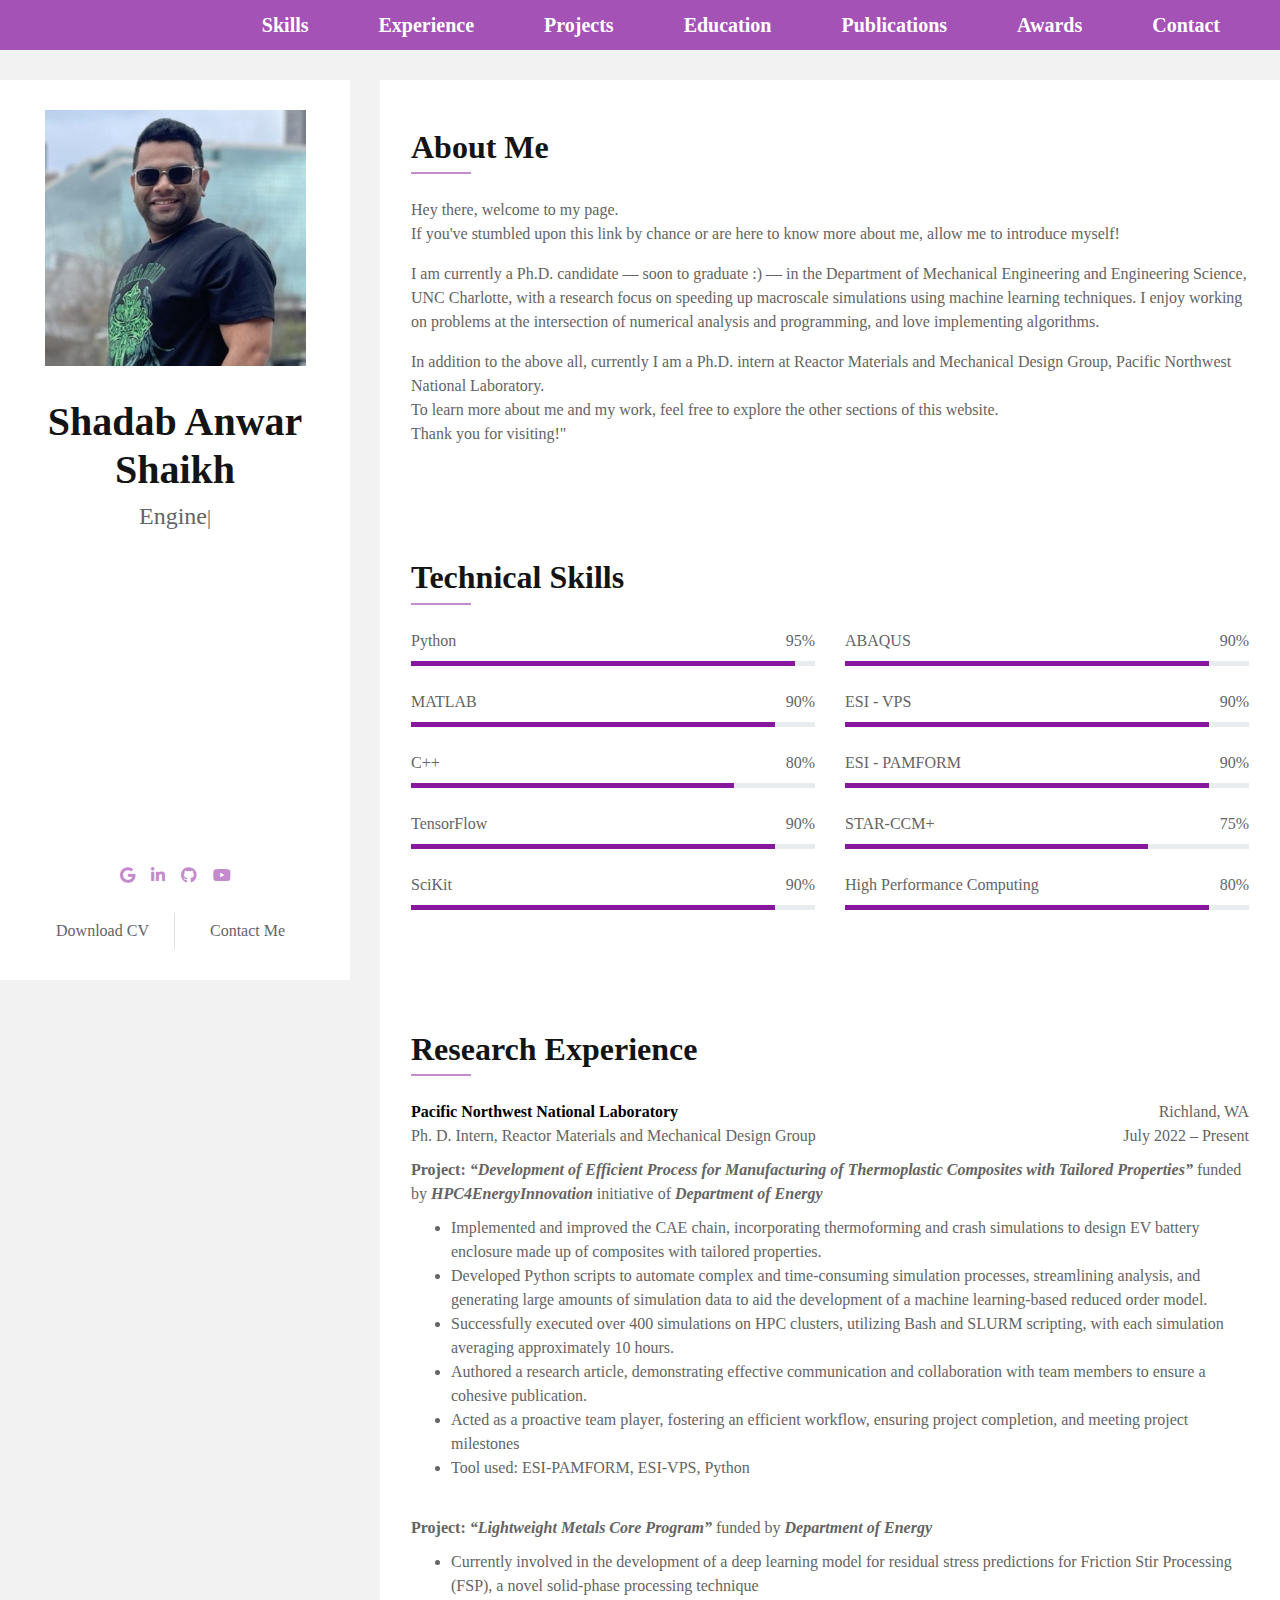
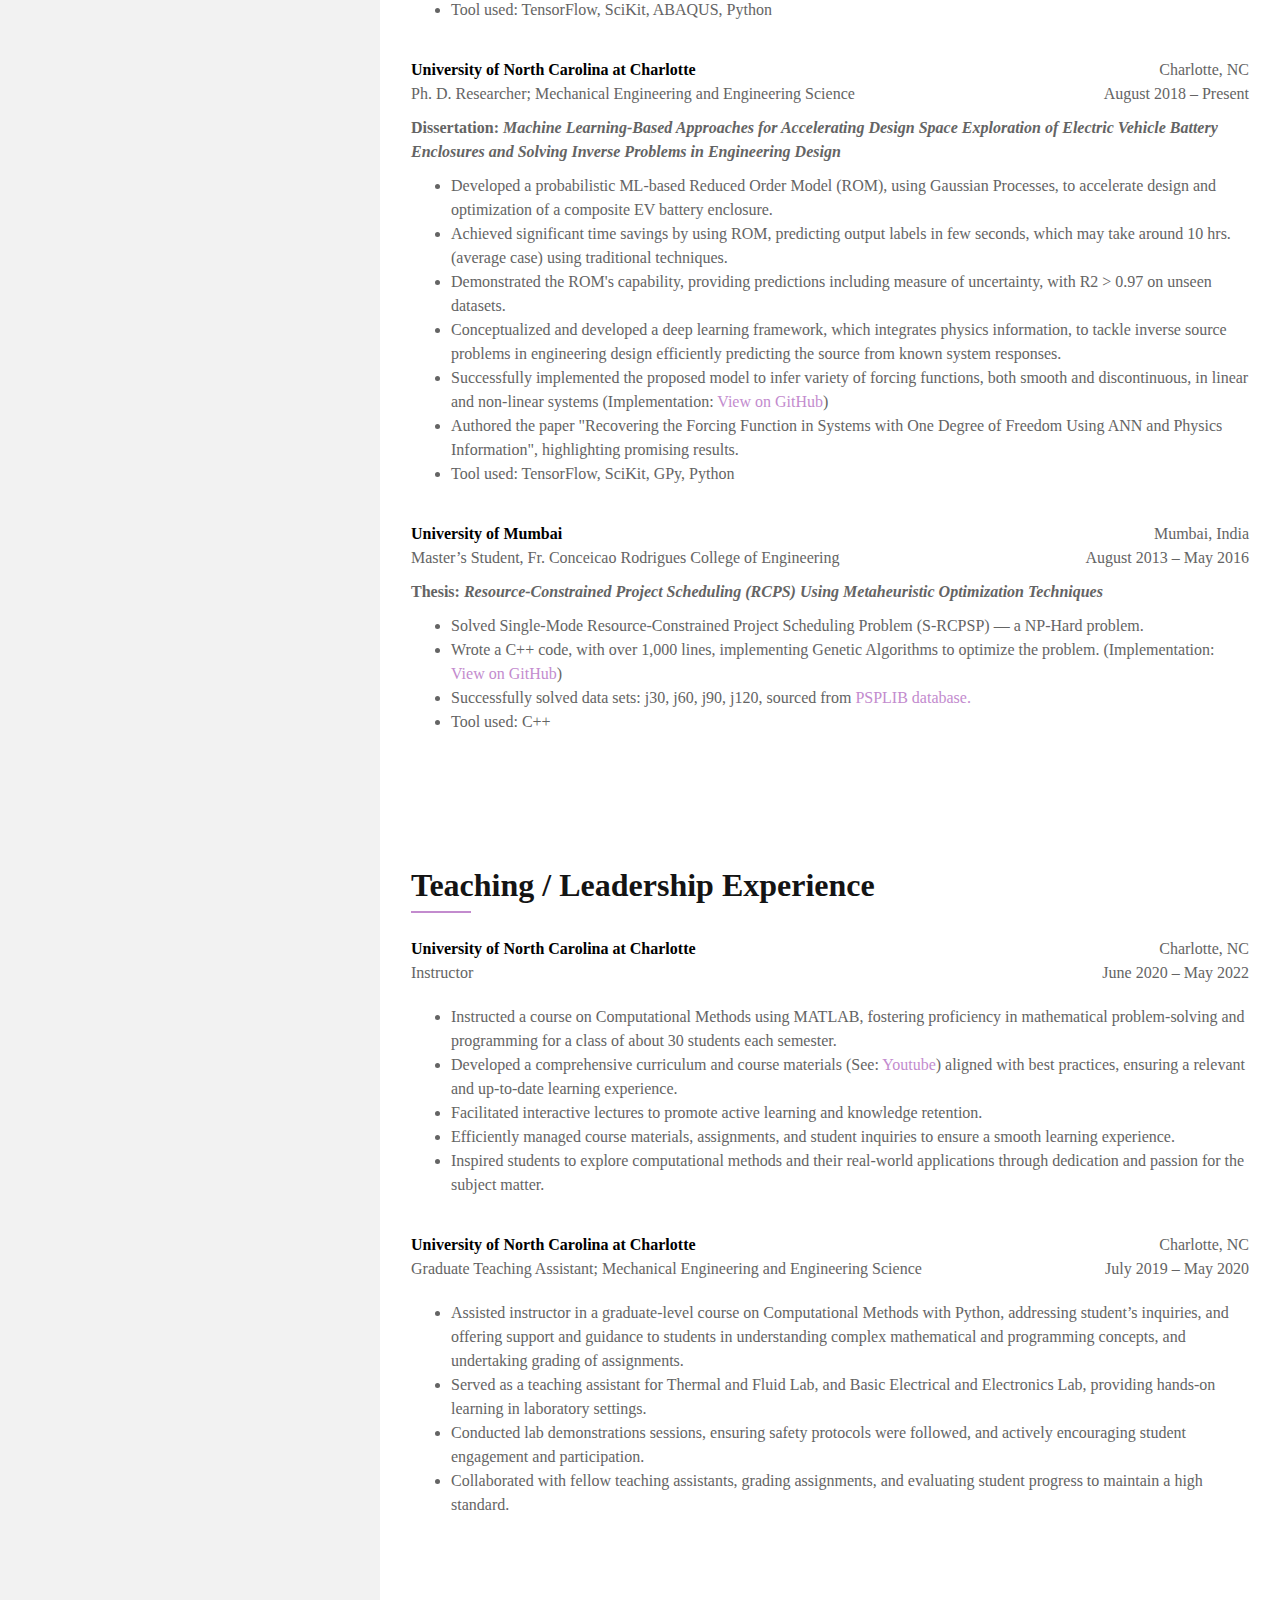
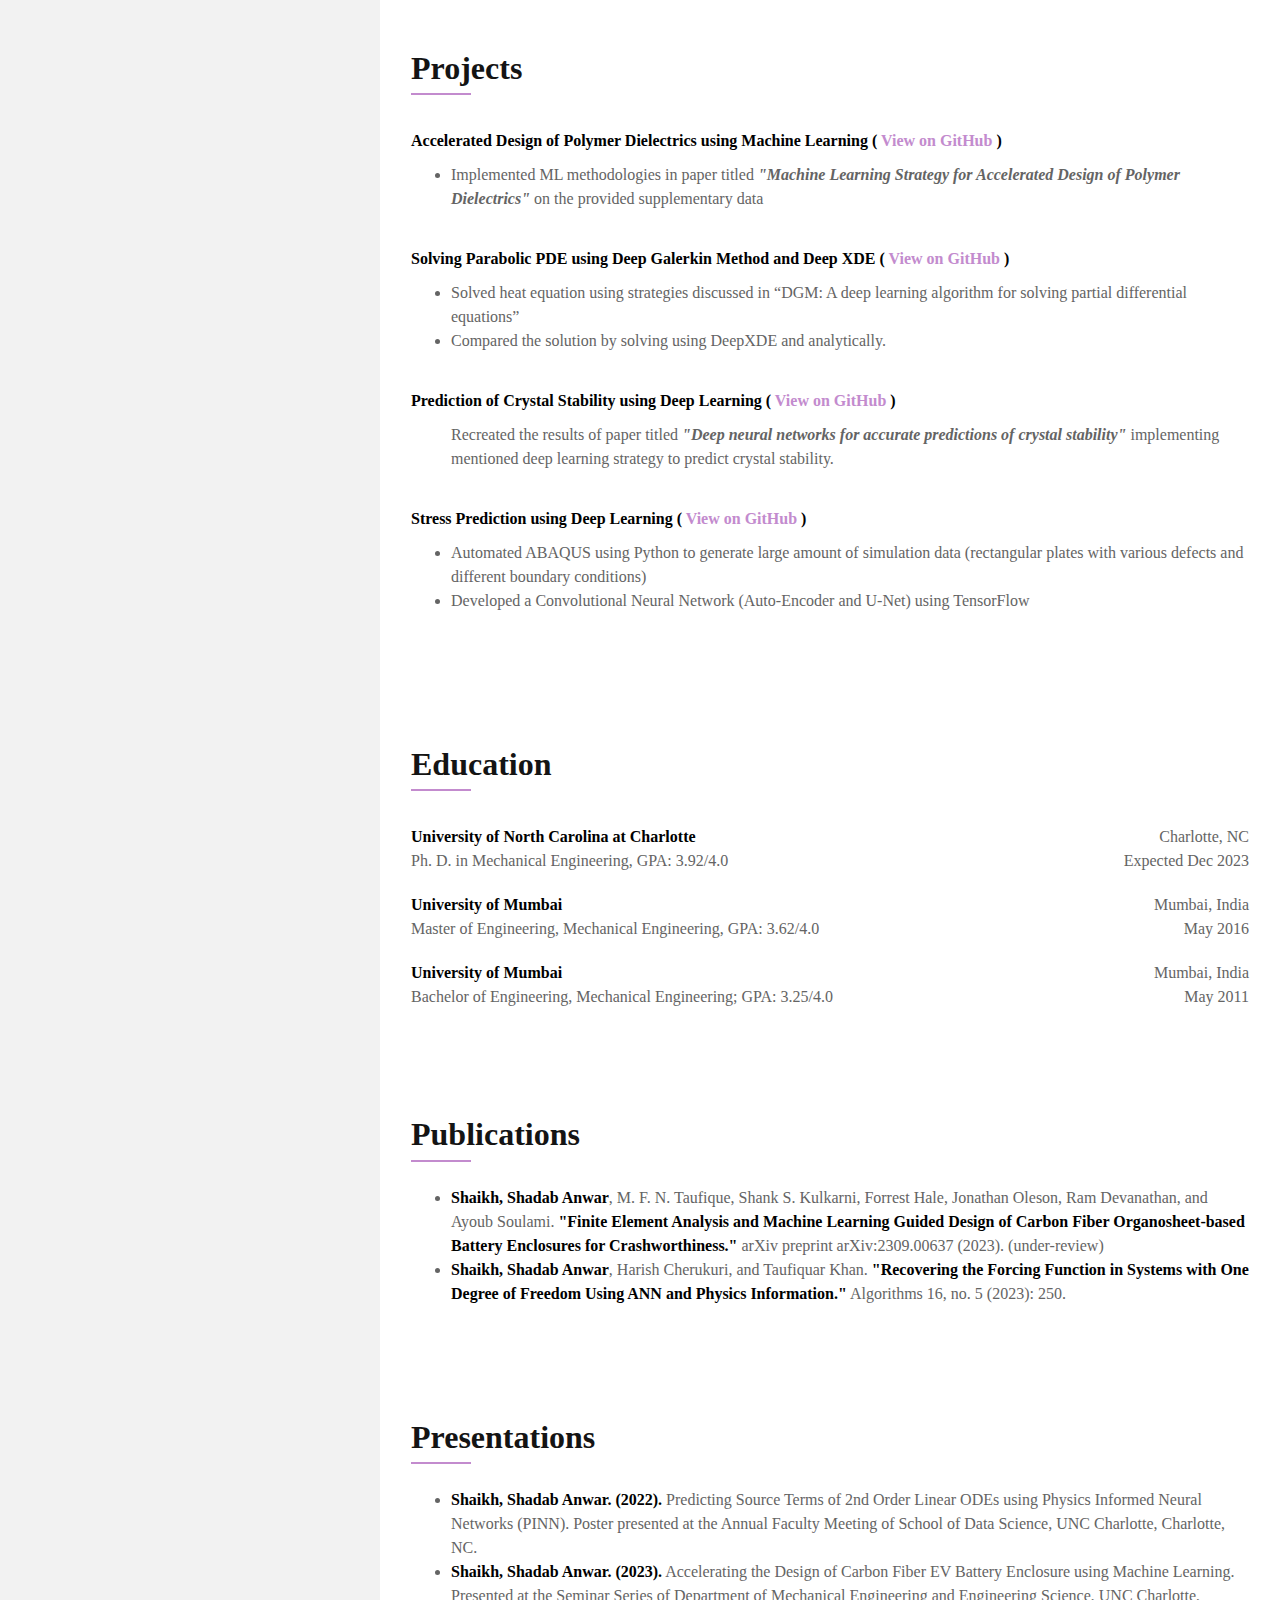
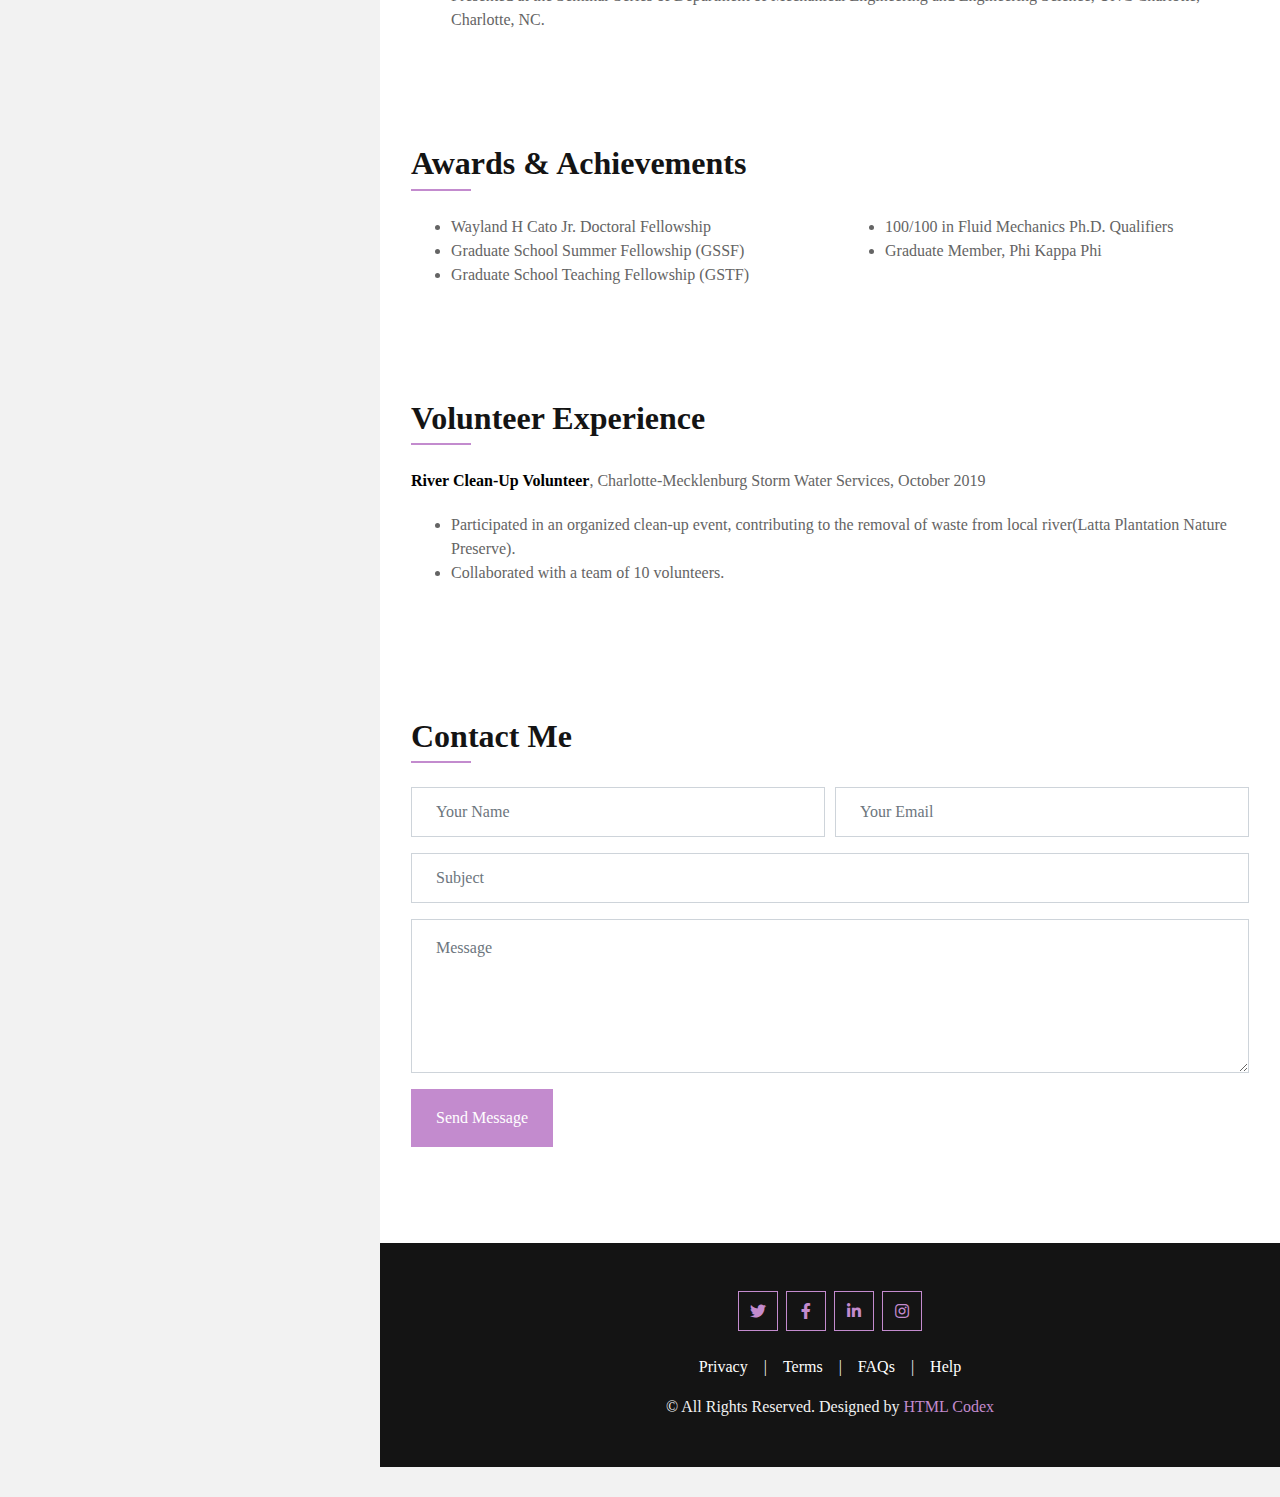
==== commit a697f9ae: "Update index.html" ====
--- a/index.html
+++ b/index.html
@@ -388,7 +388,7 @@
 														<li>Achieved significant time savings by using ROM, predicting output labels in few seconds, which may take around 10 hrs. (average case) using traditional techniques.</li>
 														<li>Demonstrated the ROM's capability, providing predictions including measure of uncertainty, with  R2 > 0.97 on unseen datasets.</li>
 														<li>Conceptualized and developed a deep learning framework, which integrates physics information, to tackle inverse source problems in engineering design efficiently predicting the source from known system responses.</li>
-														<li>Successfully implemented the proposed model to infer variety of forcing functions, both smooth and discontinuous, in linear and non-linear systems (Implementation: View on GitHub)</li>
+														<li>Successfully implemented the proposed model to infer variety of forcing functions, both smooth and discontinuous, in linear and non-linear systems (Implementation: <a href=https://github.com/shadzzz90/Inverse-Source-Problems-using-Physics-Informed-Deep-Learning>View on GitHub</a>)</li>
 														<li>Authored the paper "Recovering the Forcing Function in Systems with One Degree of Freedom Using ANN and Physics Information", highlighting promising results.</li>
 														<li>Tool used: TensorFlow, SciKit, GPy, Python</li>
 													</ul>
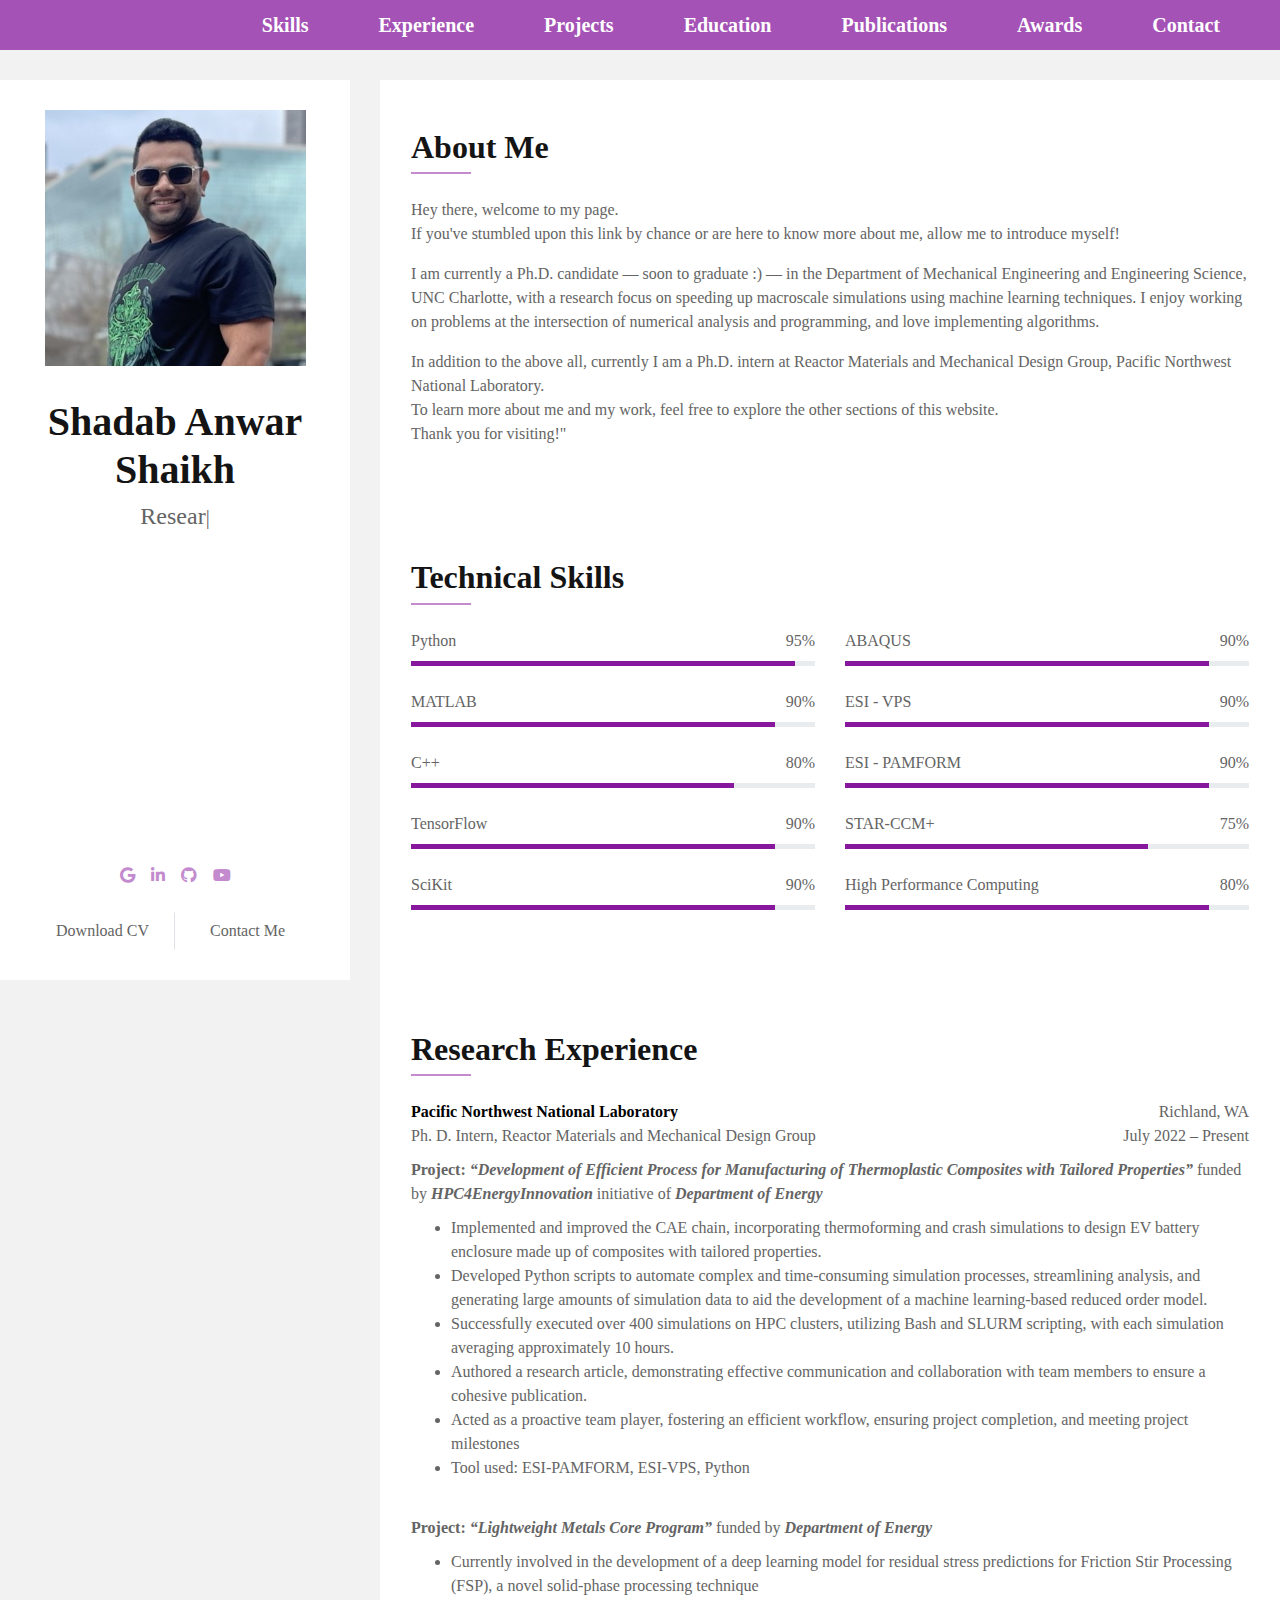
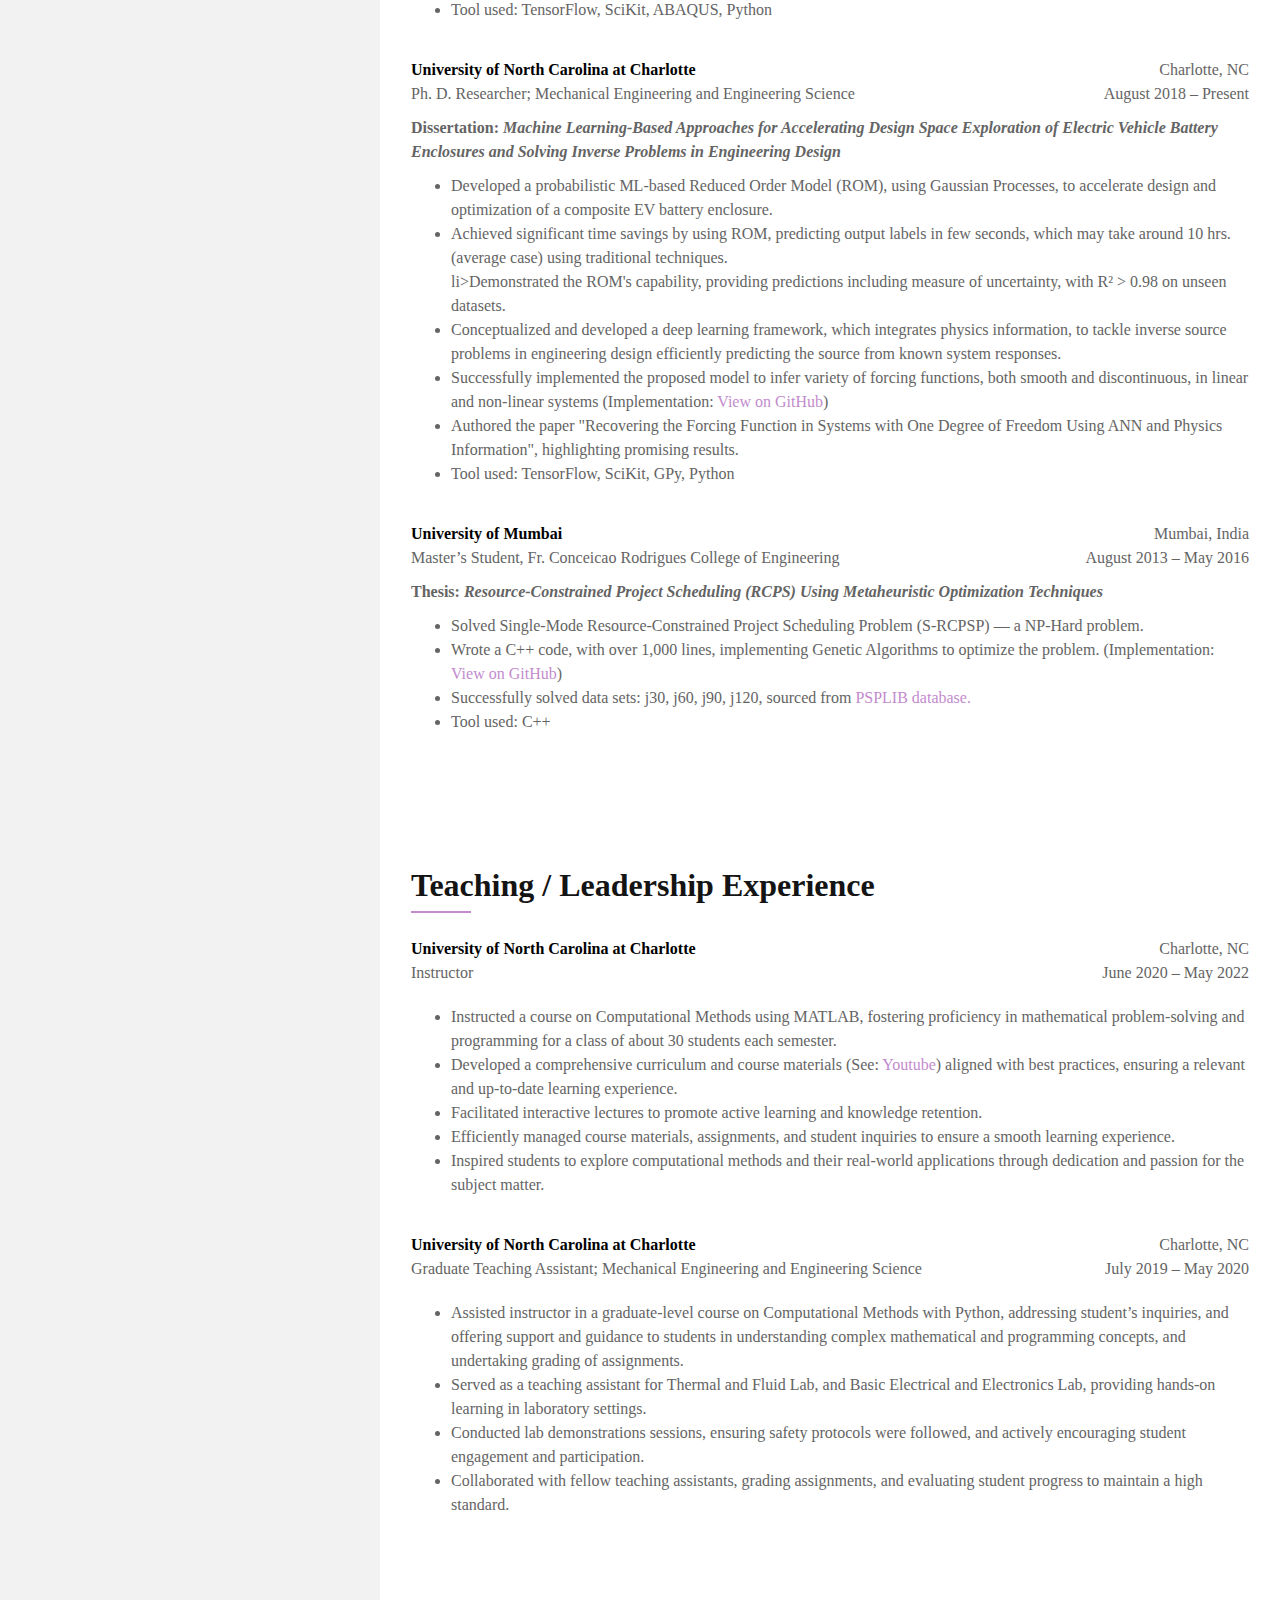
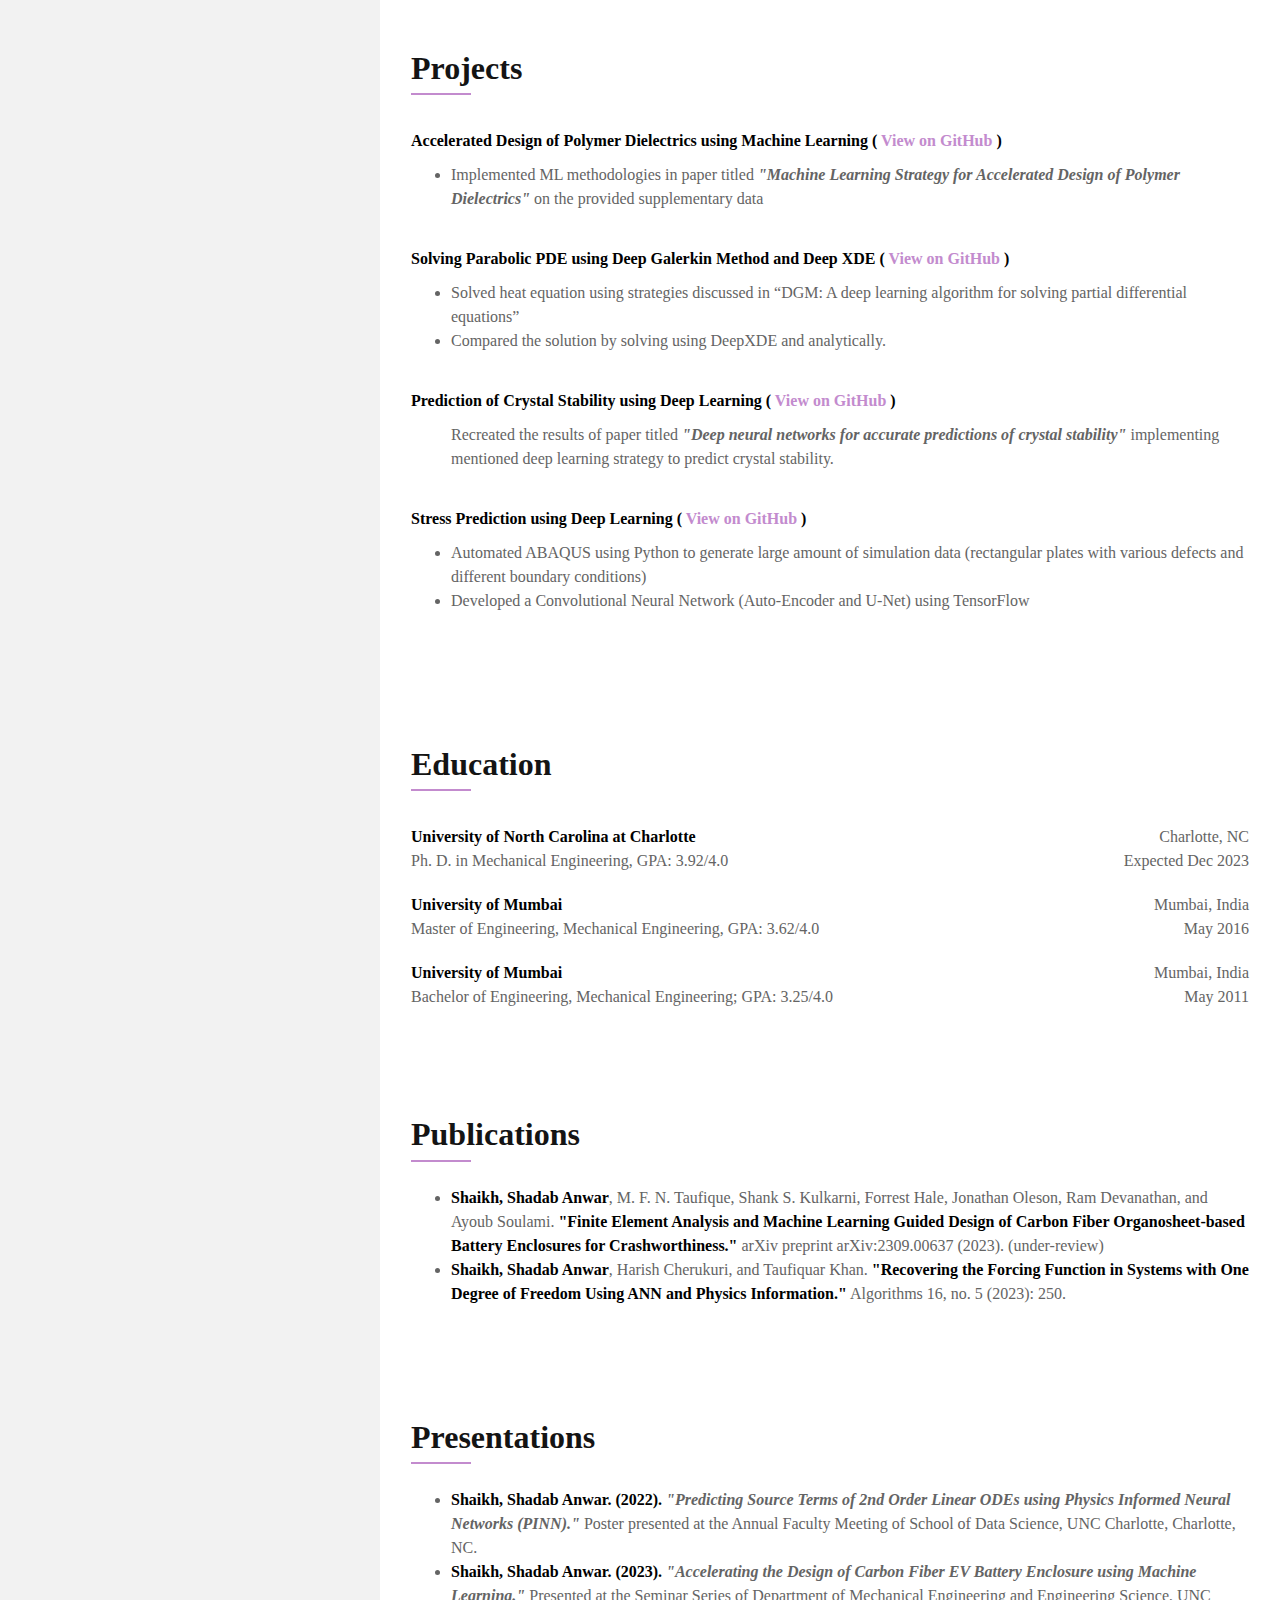
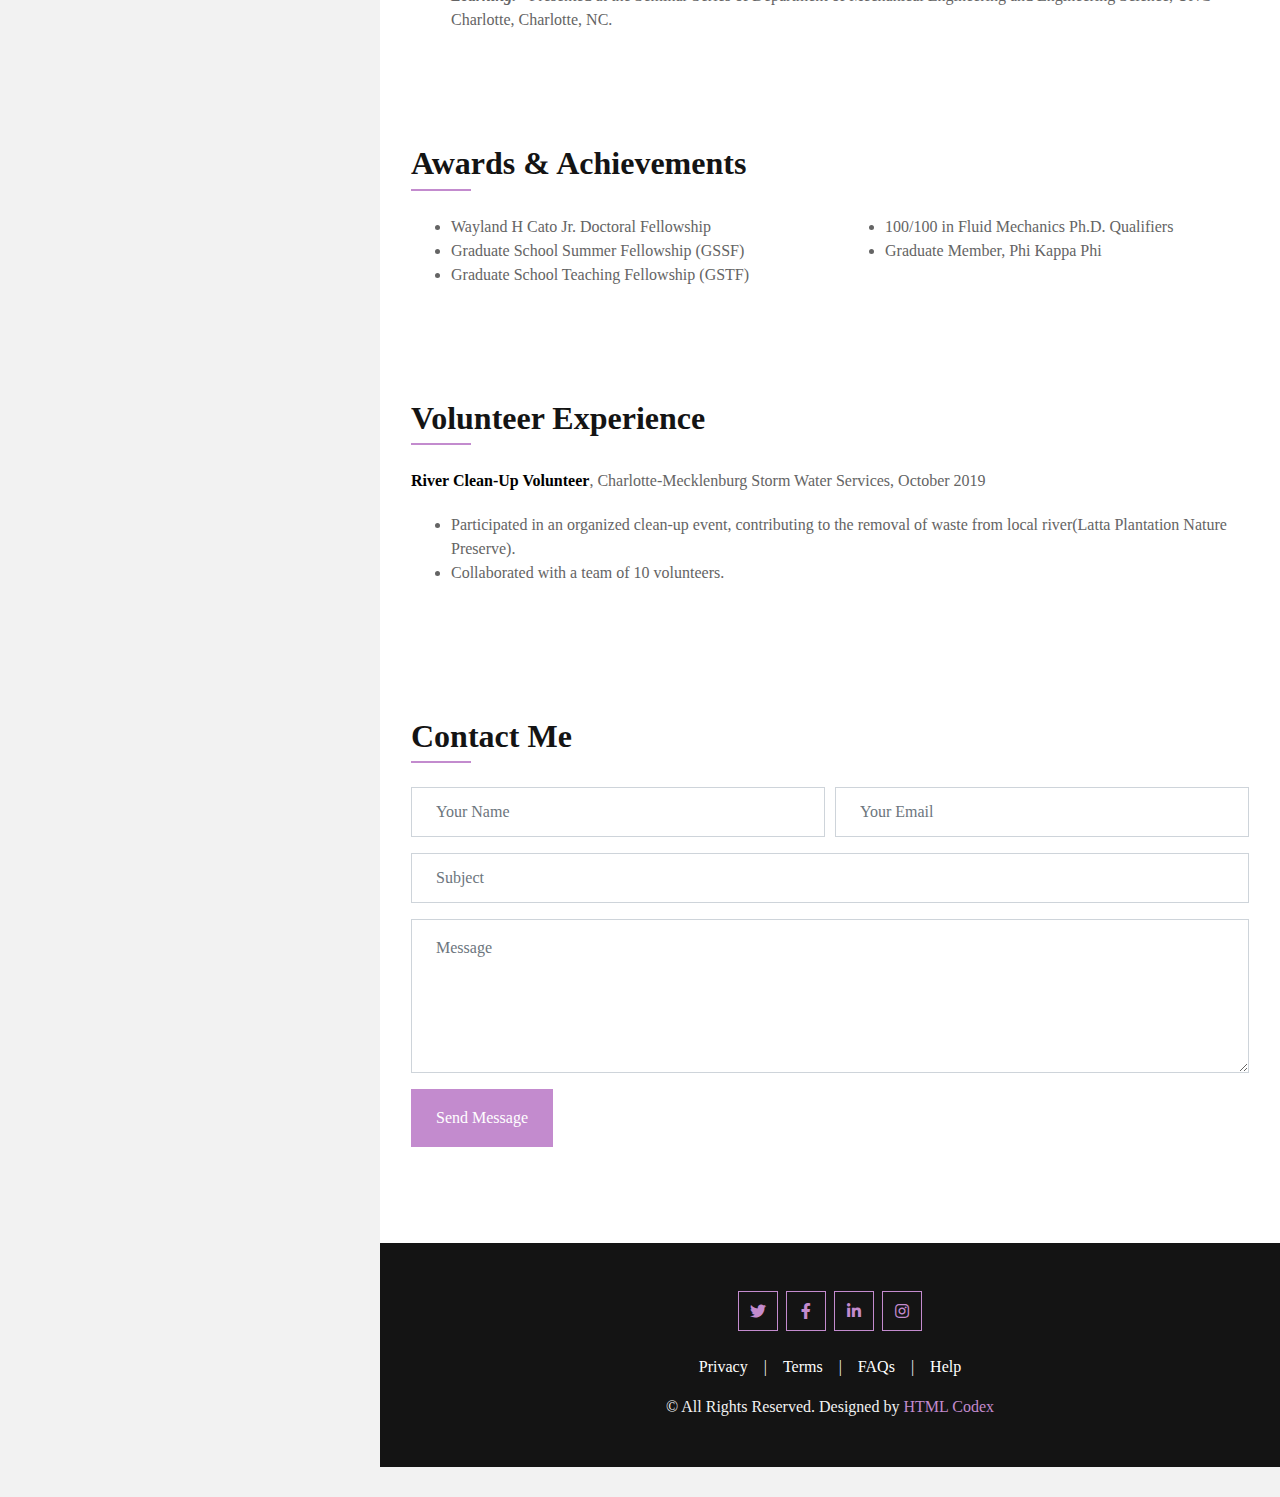
==== commit 43fe550d: "new_edits" ====
--- a/index.html
+++ b/index.html
@@ -45,7 +45,7 @@
 						<h1 class="mt-2">Shadab Anwar Shaikh</h1>
 						<div class="mb-4" style="height: 22px;">
 							<h4 class="typed-text-output d-inline-block text-body"></h4>
-							<div class="typed-text d-none">Engineer, Philomath, Researcher</div>
+							<div class="typed-text d-none">Researcher, Engineer</div>
 						</div>
 						<div class="d-flex justify-content-center mt-auto mb-3">
 							<a class="mx-2" title="Gmail" href="mailto:sshaikh4@uncc.edu"><i class="fab fa-google"></i></a>
@@ -386,7 +386,7 @@
 													<ul class="exp-list">
 														<li>Developed a probabilistic ML-based Reduced Order Model (ROM), using Gaussian Processes, to accelerate design and optimization of a composite EV battery enclosure.</li>
 														<li>Achieved significant time savings by using ROM, predicting output labels in few seconds, which may take around 10 hrs. (average case) using traditional techniques.</li>
-														<li>Demonstrated the ROM's capability, providing predictions including measure of uncertainty, with  R2 > 0.97 on unseen datasets.</li>
+														li>Demonstrated the ROM's capability, providing predictions including measure of uncertainty, with R² > 0.98 on unseen datasets.</li>
 														<li>Conceptualized and developed a deep learning framework, which integrates physics information, to tackle inverse source problems in engineering design efficiently predicting the source from known system responses.</li>
 														<li>Successfully implemented the proposed model to infer variety of forcing functions, both smooth and discontinuous, in linear and non-linear systems (Implementation: <a href=https://github.com/shadzzz90/Inverse-Source-Problems-using-Physics-Informed-Deep-Learning>View on GitHub</a>)</li>
 														<li>Authored the paper "Recovering the Forcing Function in Systems with One Degree of Freedom Using ANN and Physics Information", highlighting promising results.</li>
@@ -625,8 +625,8 @@
 								</div>
 								<div class="col-12">
 									<ul class="exp-list">
-										<li><span class="exp-header-title">Shaikh, Shadab Anwar. (2022).</span> Predicting Source Terms of 2nd Order Linear ODEs using Physics Informed Neural Networks (PINN). Poster presented at the Annual Faculty Meeting of School of Data Science, UNC Charlotte, Charlotte, NC.</li>
-										<li><span class="exp-header-title">Shaikh, Shadab Anwar. (2023).</span> Accelerating the Design of Carbon Fiber EV Battery Enclosure using Machine Learning. Presented at the Seminar Series of Department of Mechanical Engineering and Engineering Science, UNC Charlotte, Charlotte, NC.</li>
+										<li><span class="exp-header-title">Shaikh, Shadab Anwar. (2022).</span> </span><span class="exp-header">"Predicting Source Terms of 2nd Order Linear ODEs using Physics Informed Neural Networks (PINN)."</span> Poster presented at the Annual Faculty Meeting of School of Data Science, UNC Charlotte, Charlotte, NC.</li>
+										<li><span class="exp-header-title">Shaikh, Shadab Anwar. (2023).</span> </span><span class="exp-header">"Accelerating the Design of Carbon Fiber EV Battery Enclosure using Machine Learning."</span> Presented at the Seminar Series of Department of Mechanical Engineering and Engineering Science, UNC Charlotte, Charlotte, NC.</li>
 									</ul>
 								</div>
 							</div>
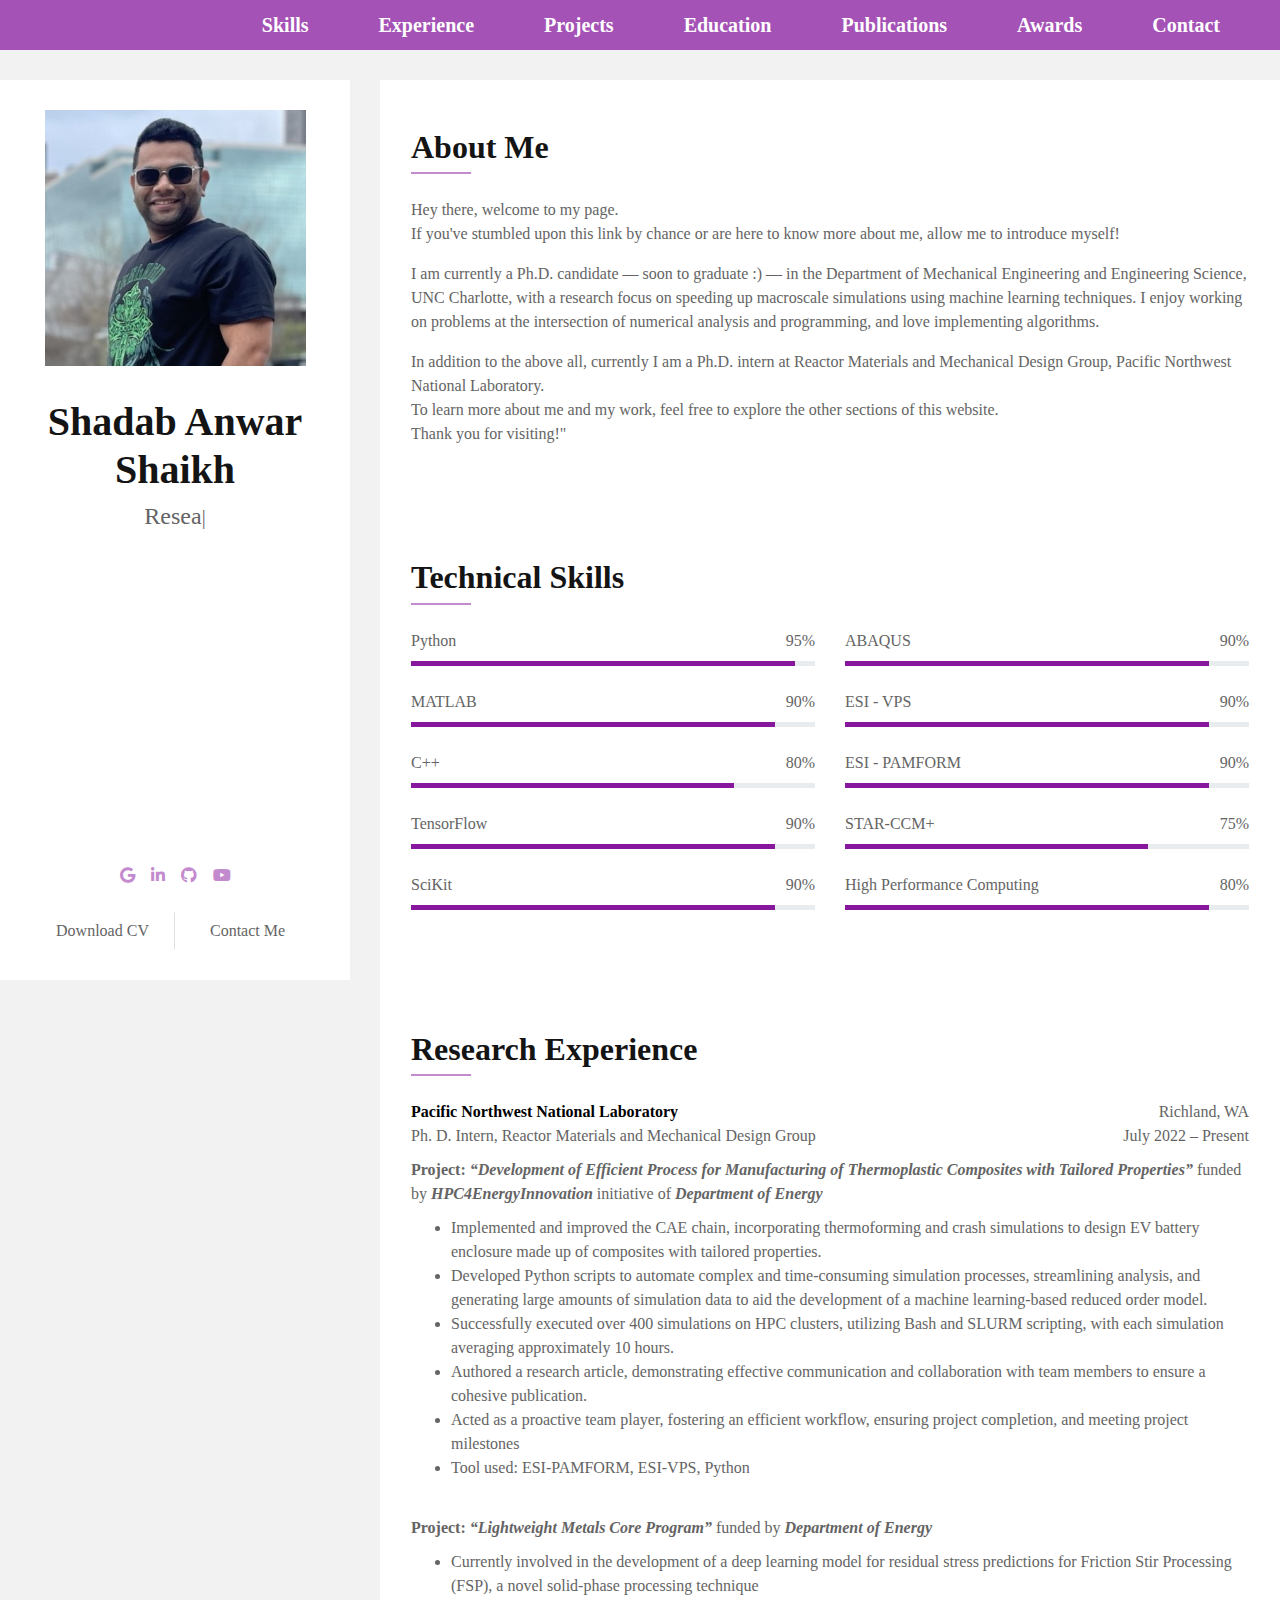
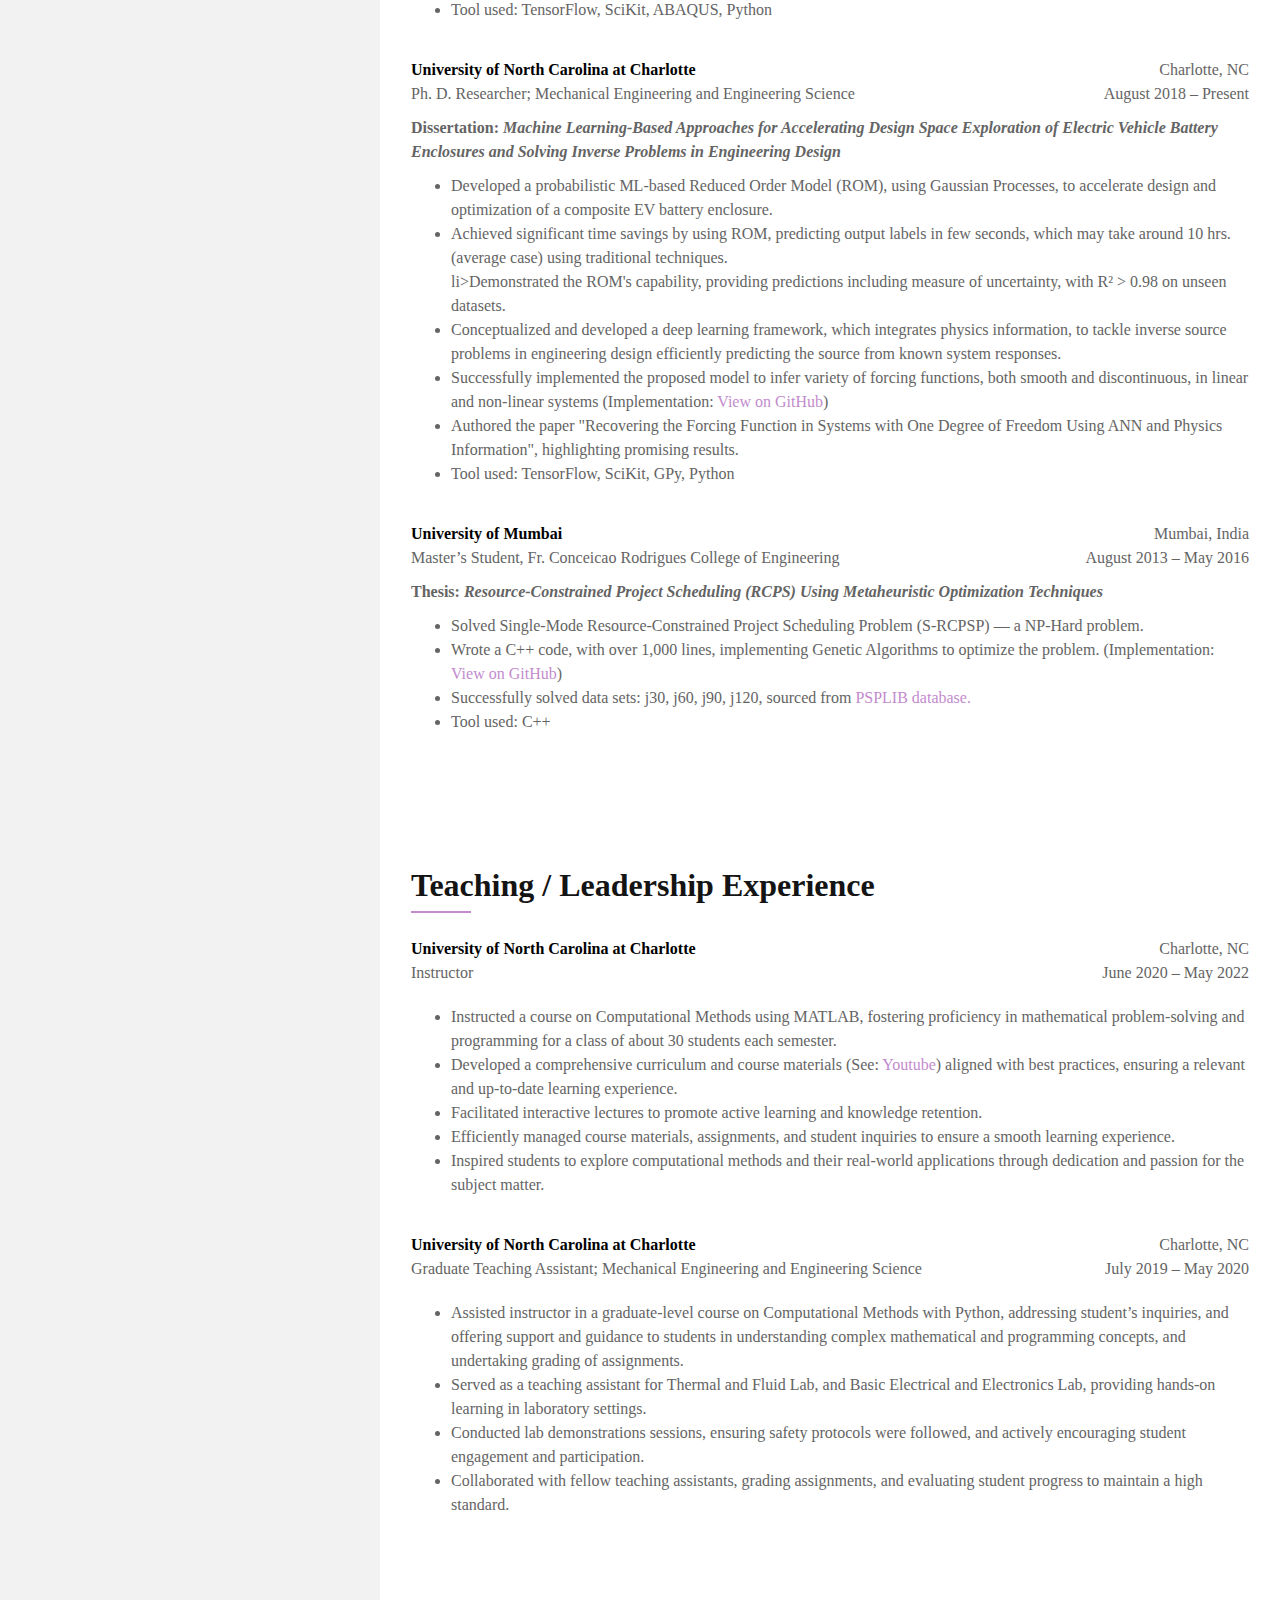
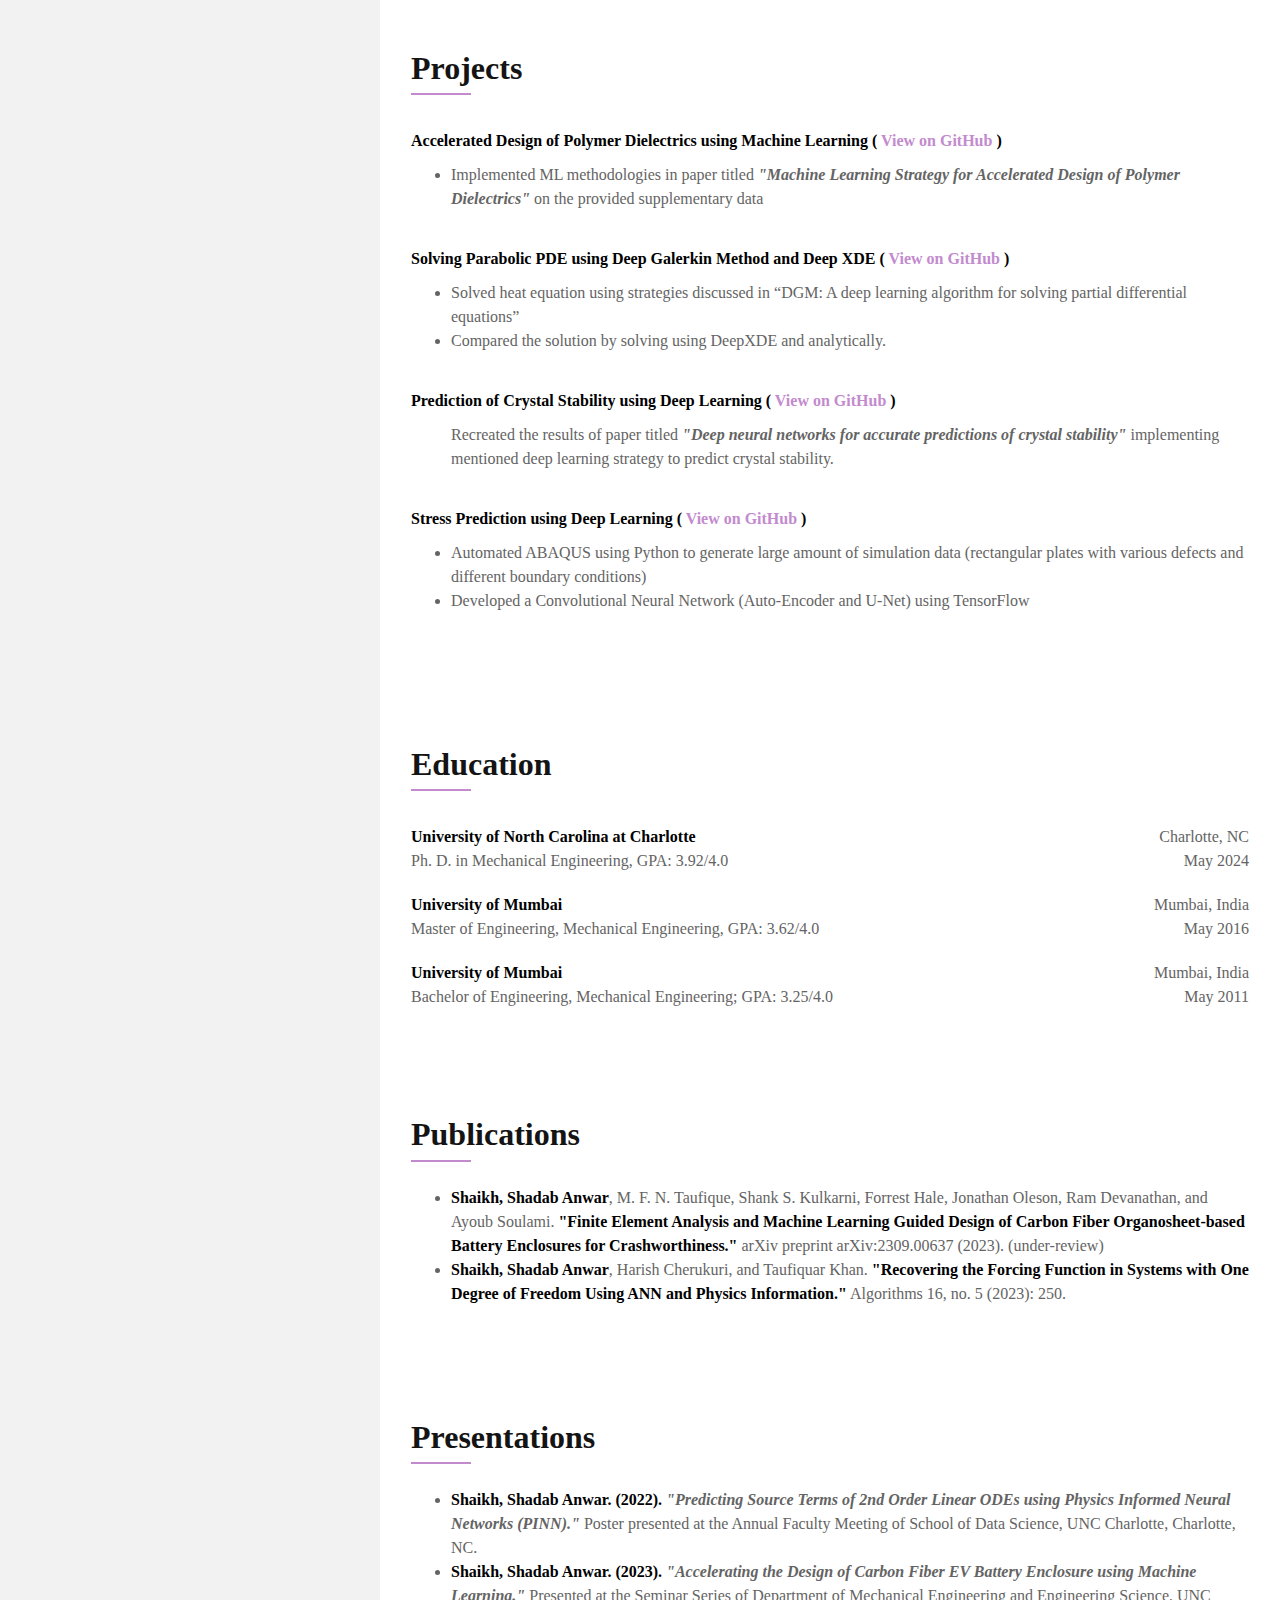
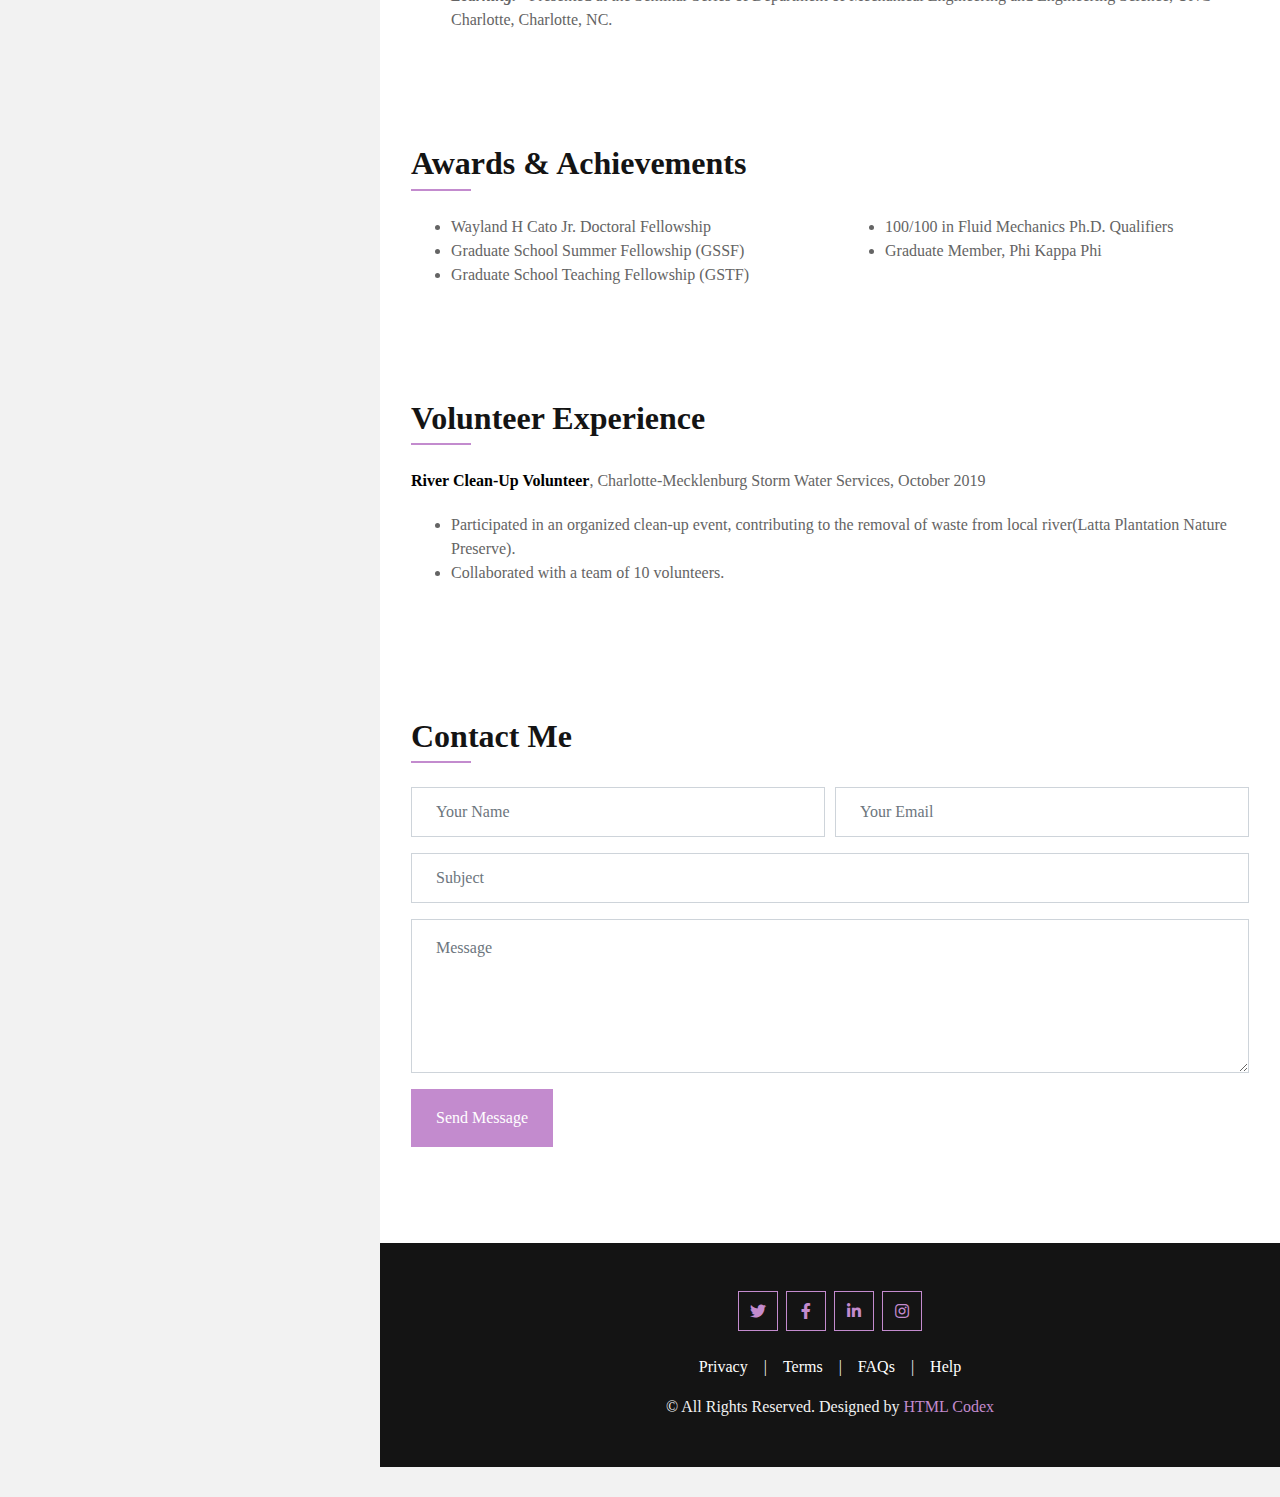
==== commit ff6e3daa: "Update index.html" ====
--- a/index.html
+++ b/index.html
@@ -571,7 +571,7 @@
 										<div class="exp">
 											<span> Ph. D. in  Mechanical Engineering, GPA: 3.92/4.0 </span>
 											<div class="divider"></div>
-											<div>Expected Dec 2023</div>
+											<div>May 2024</div>
 										</div>
 									</div>
 									<div class="exp-description-body">
